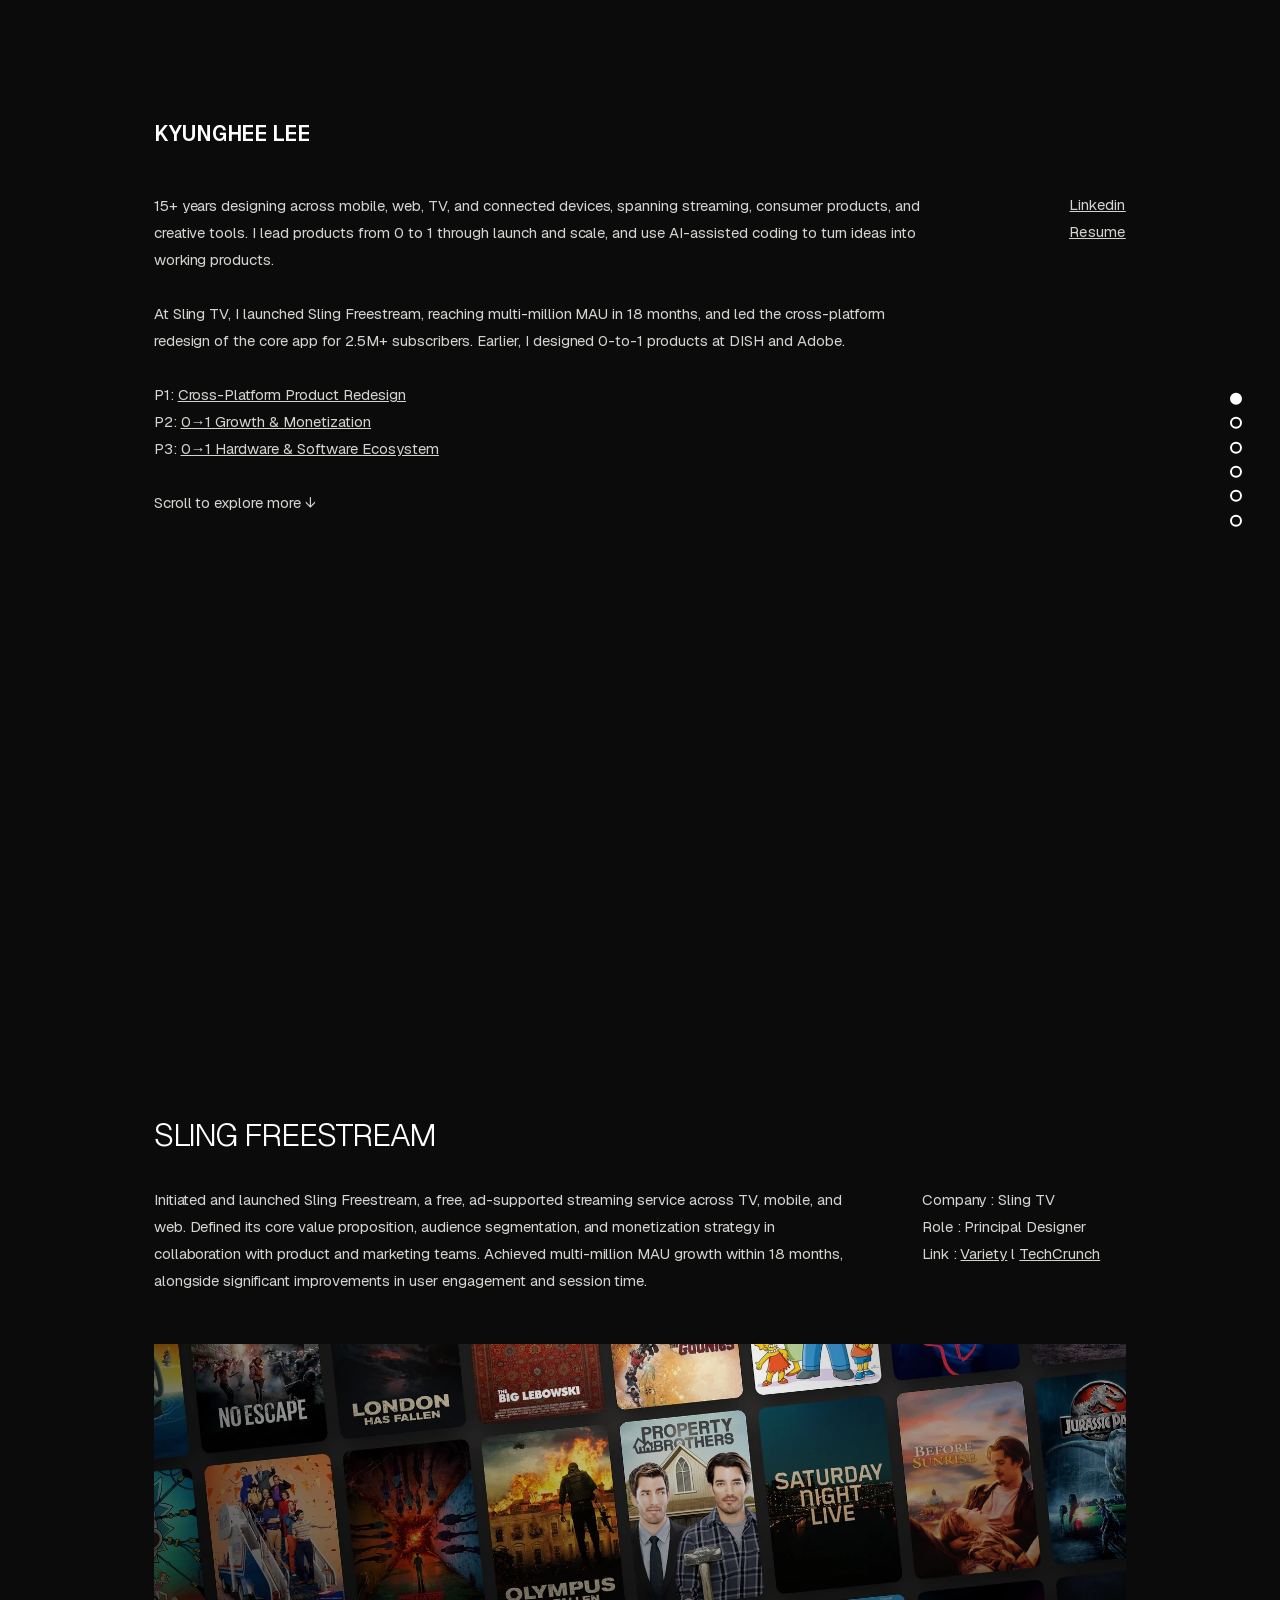
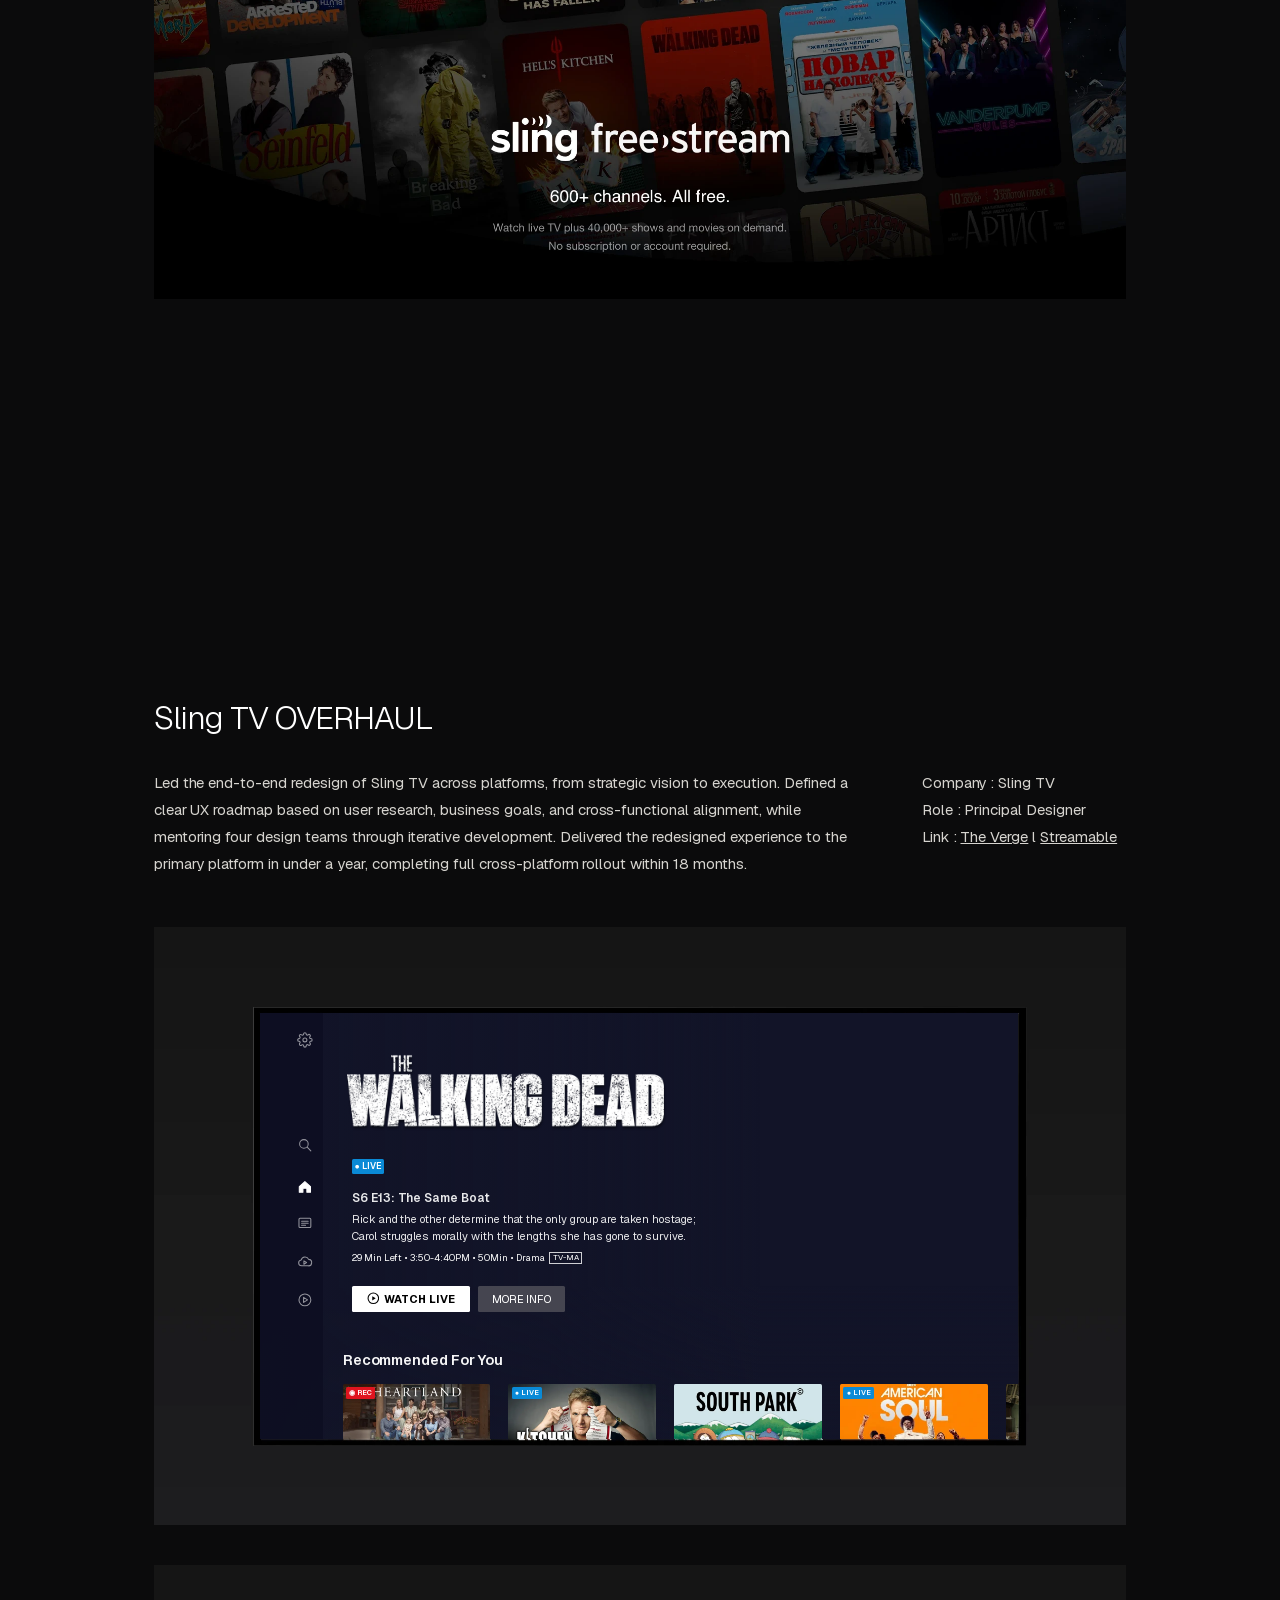
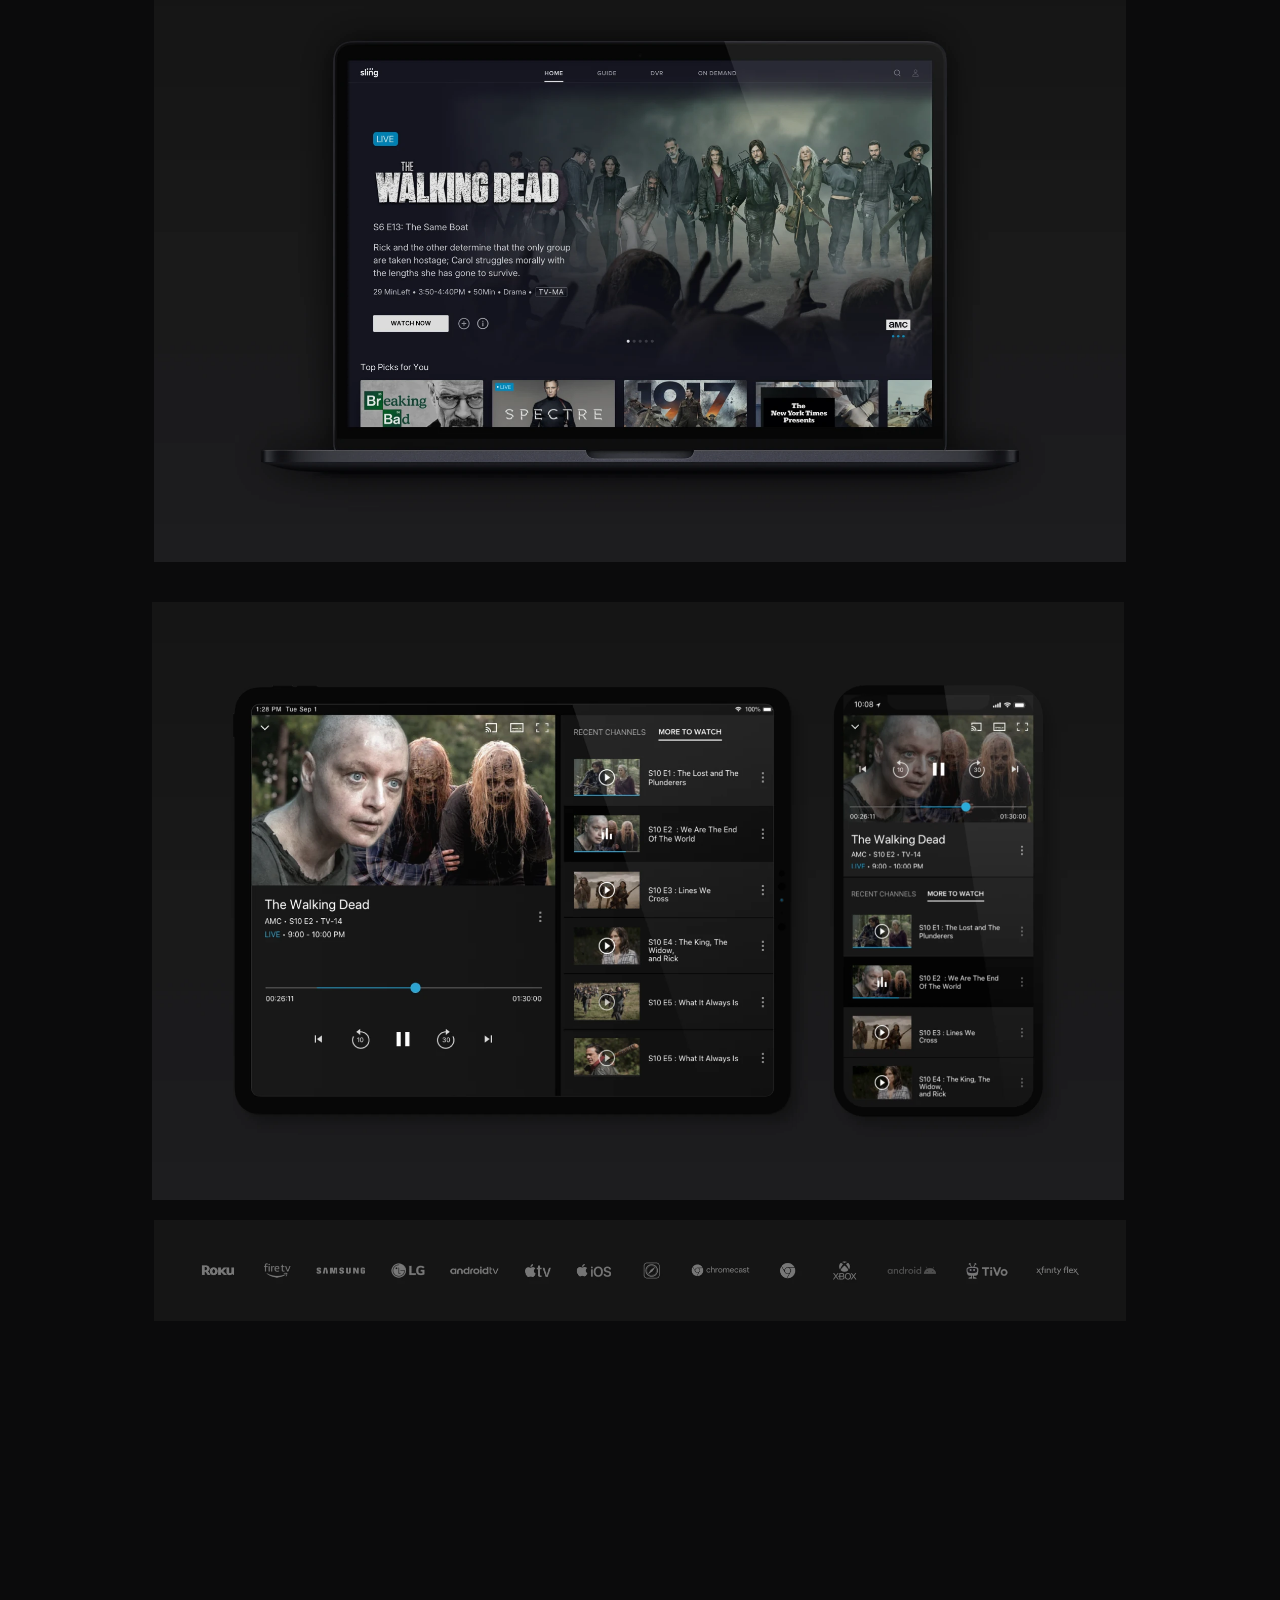
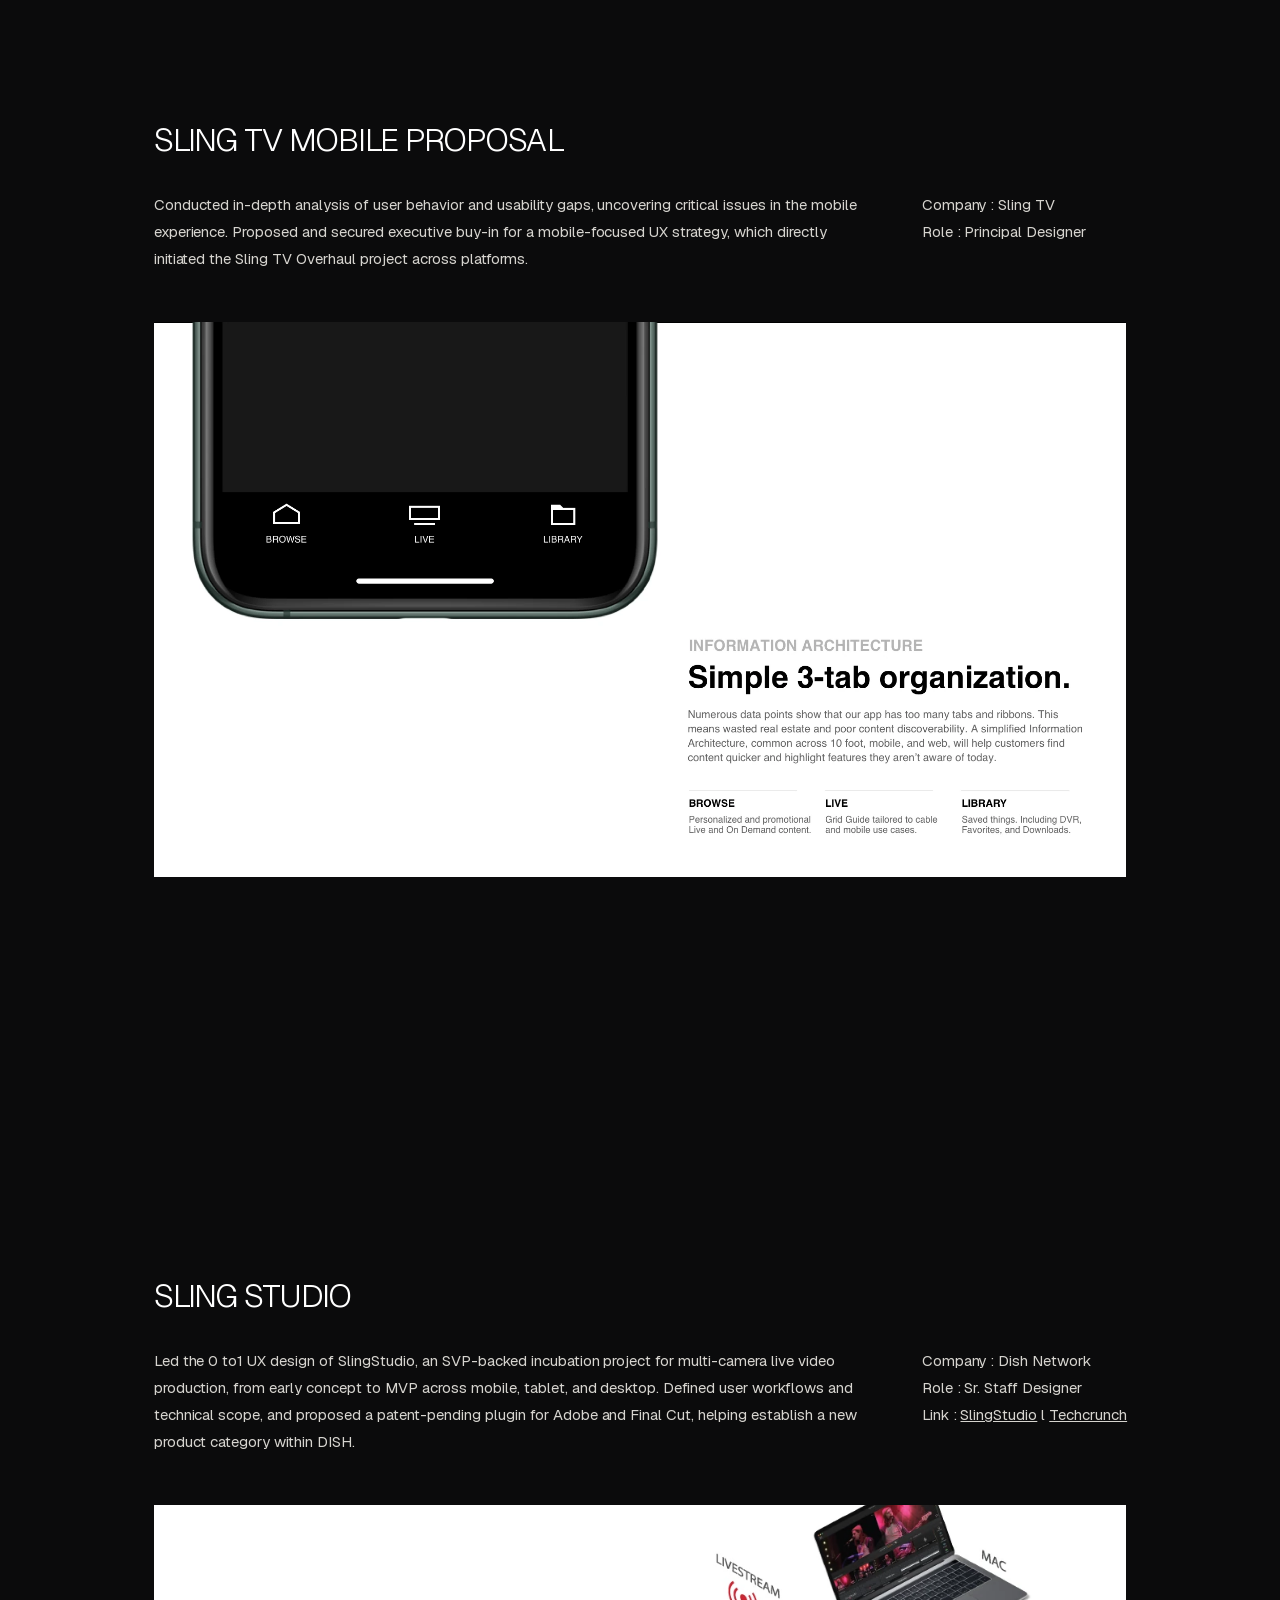
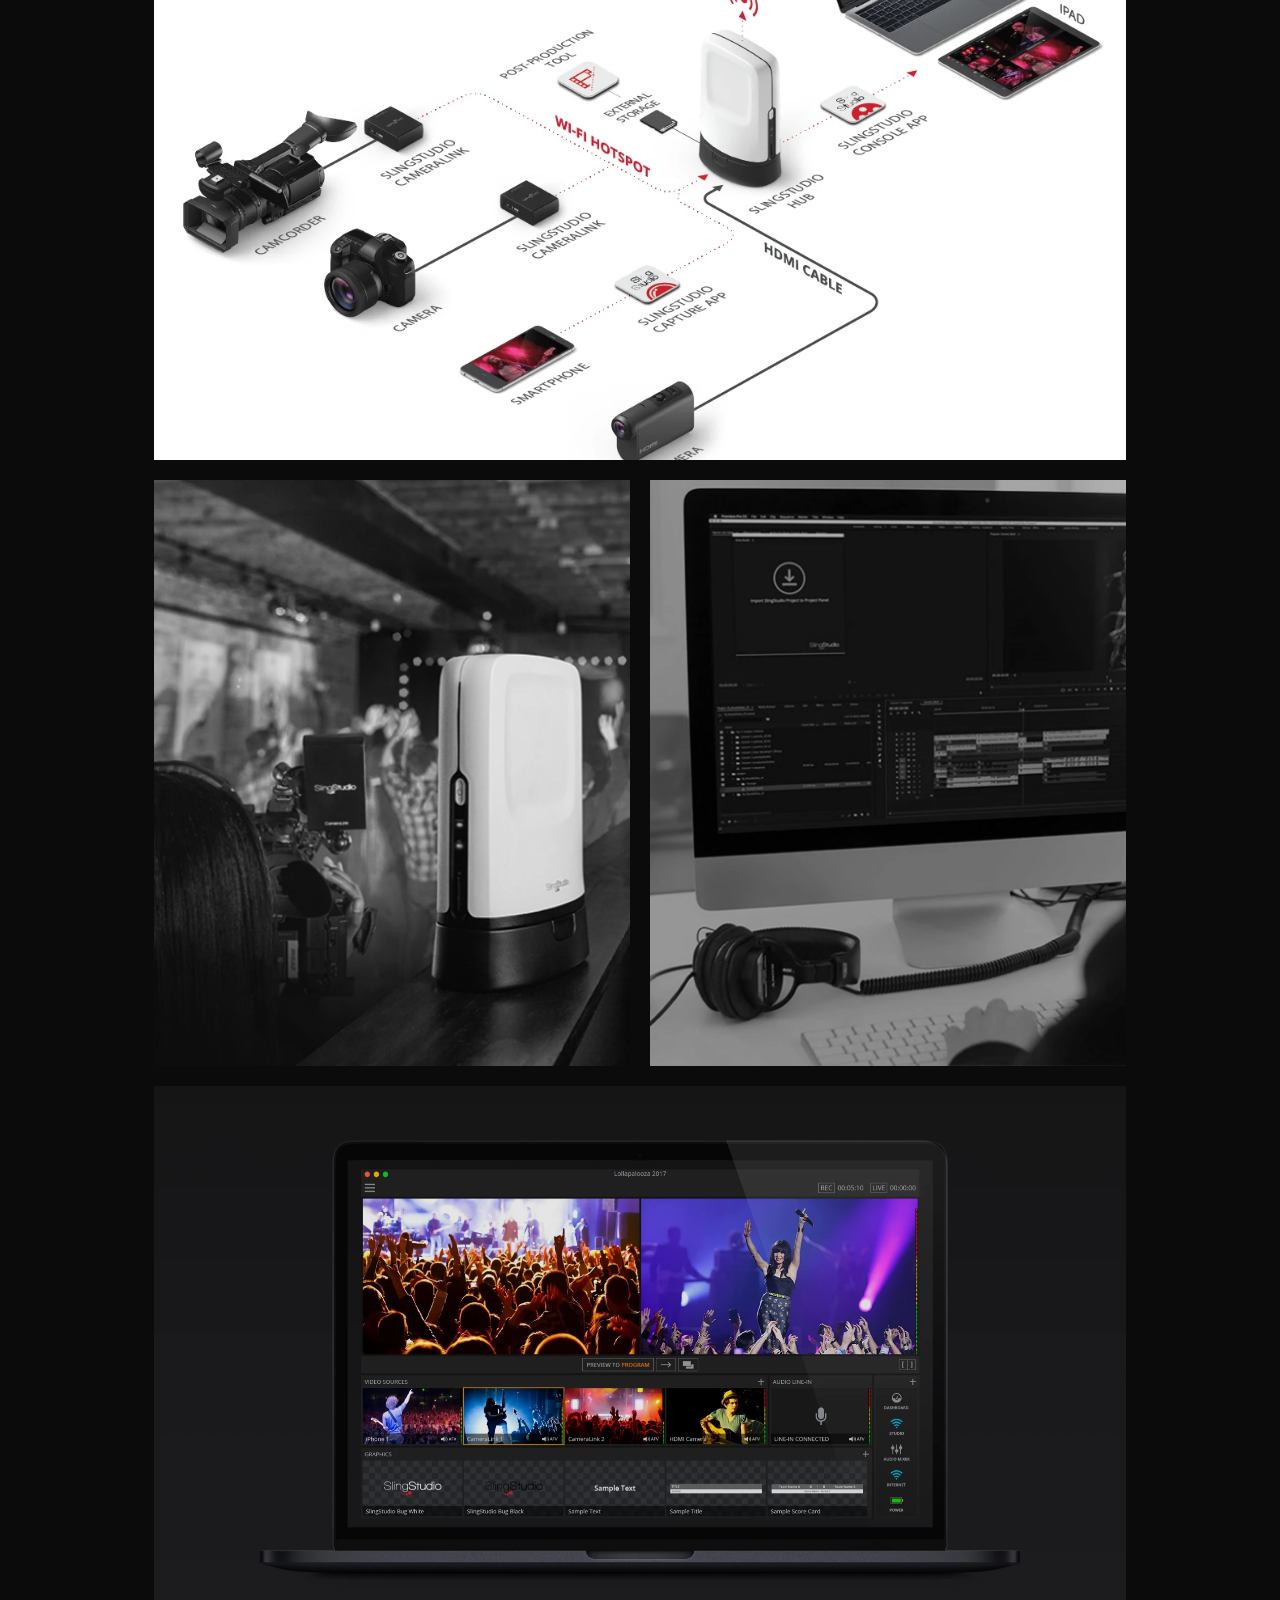
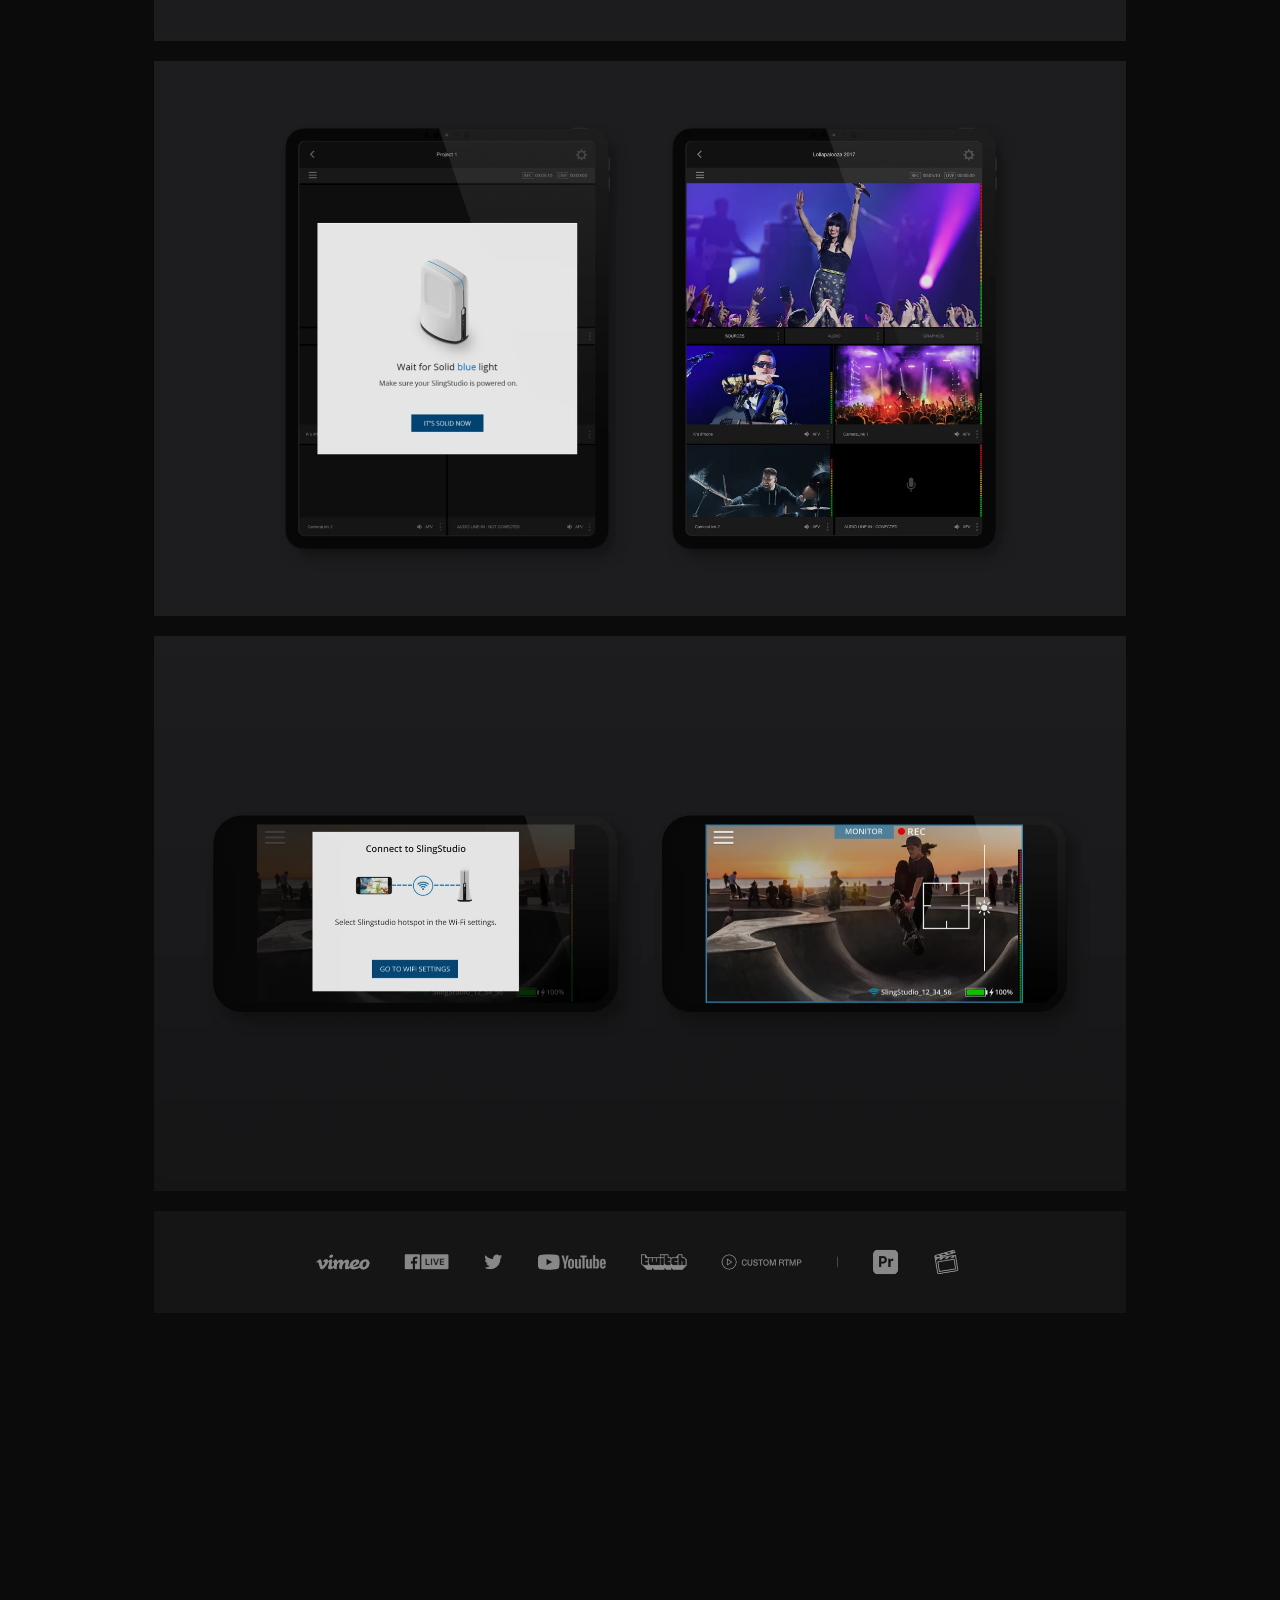
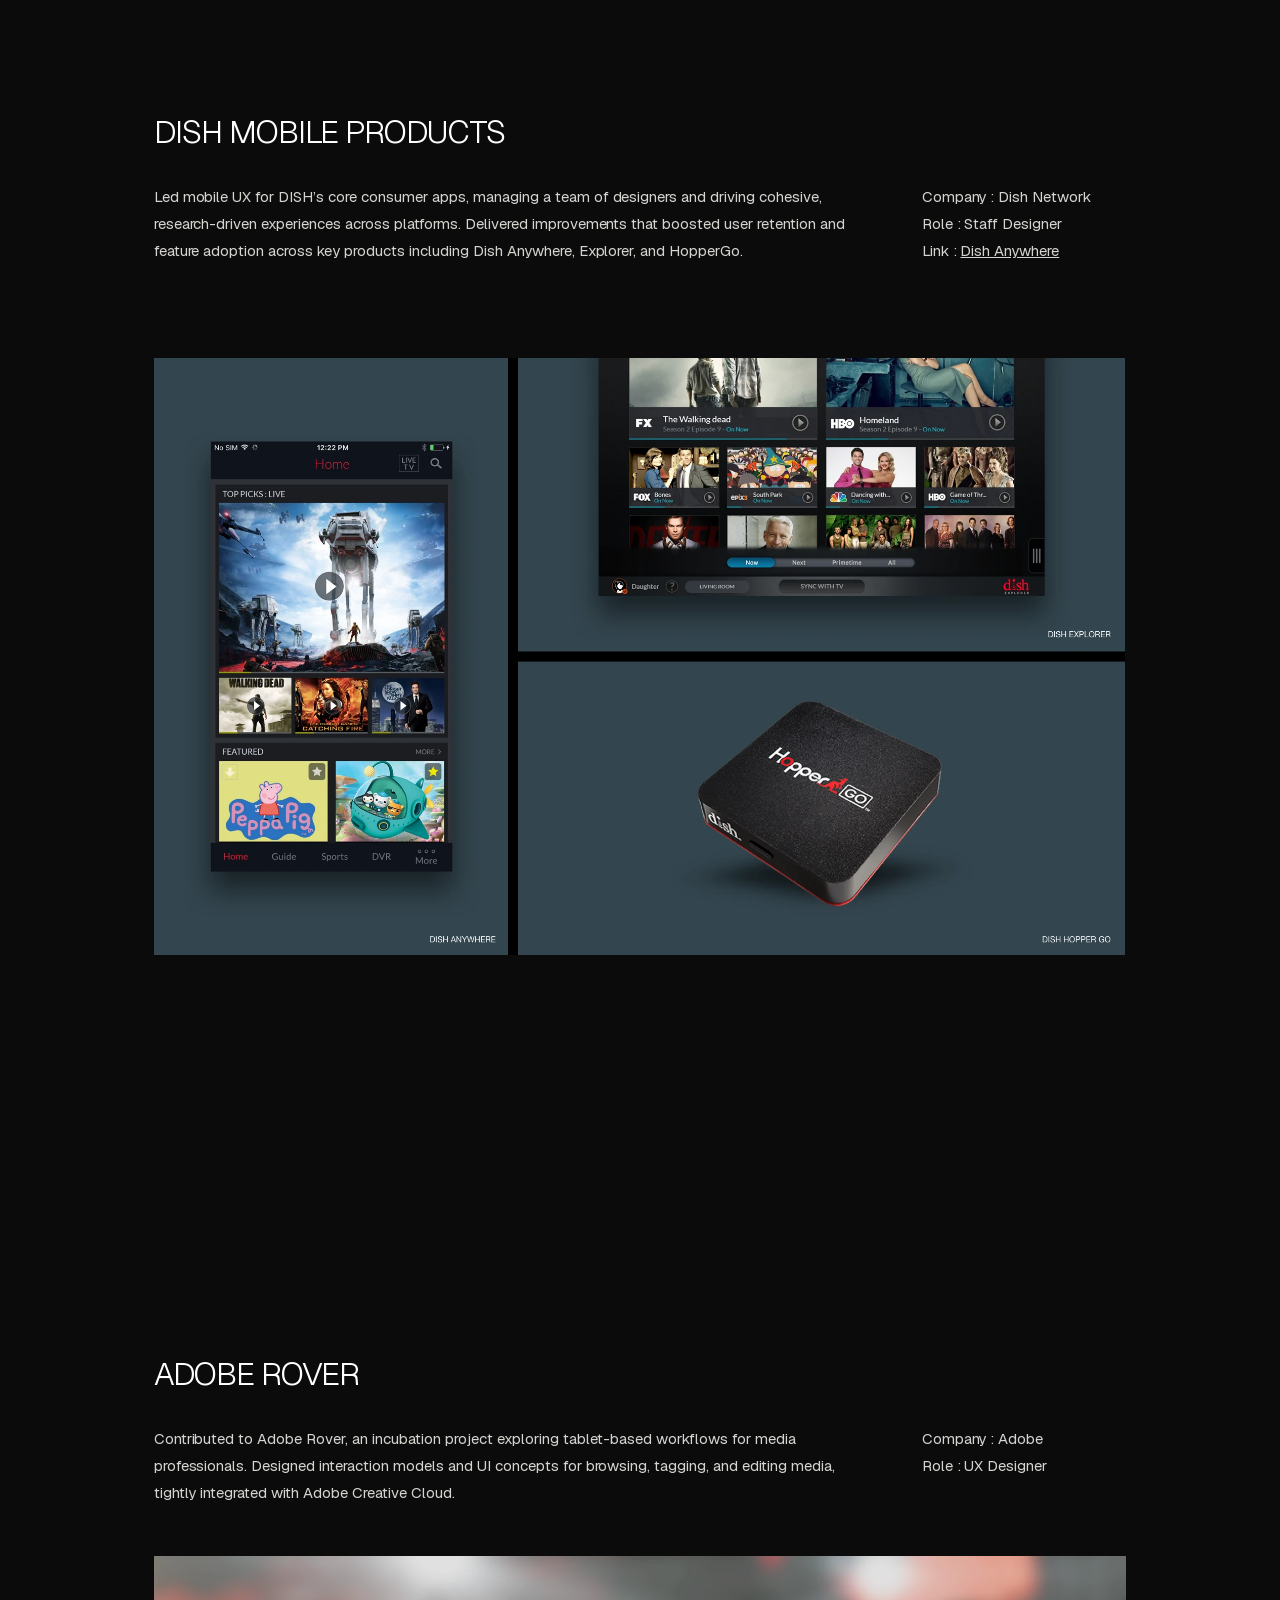
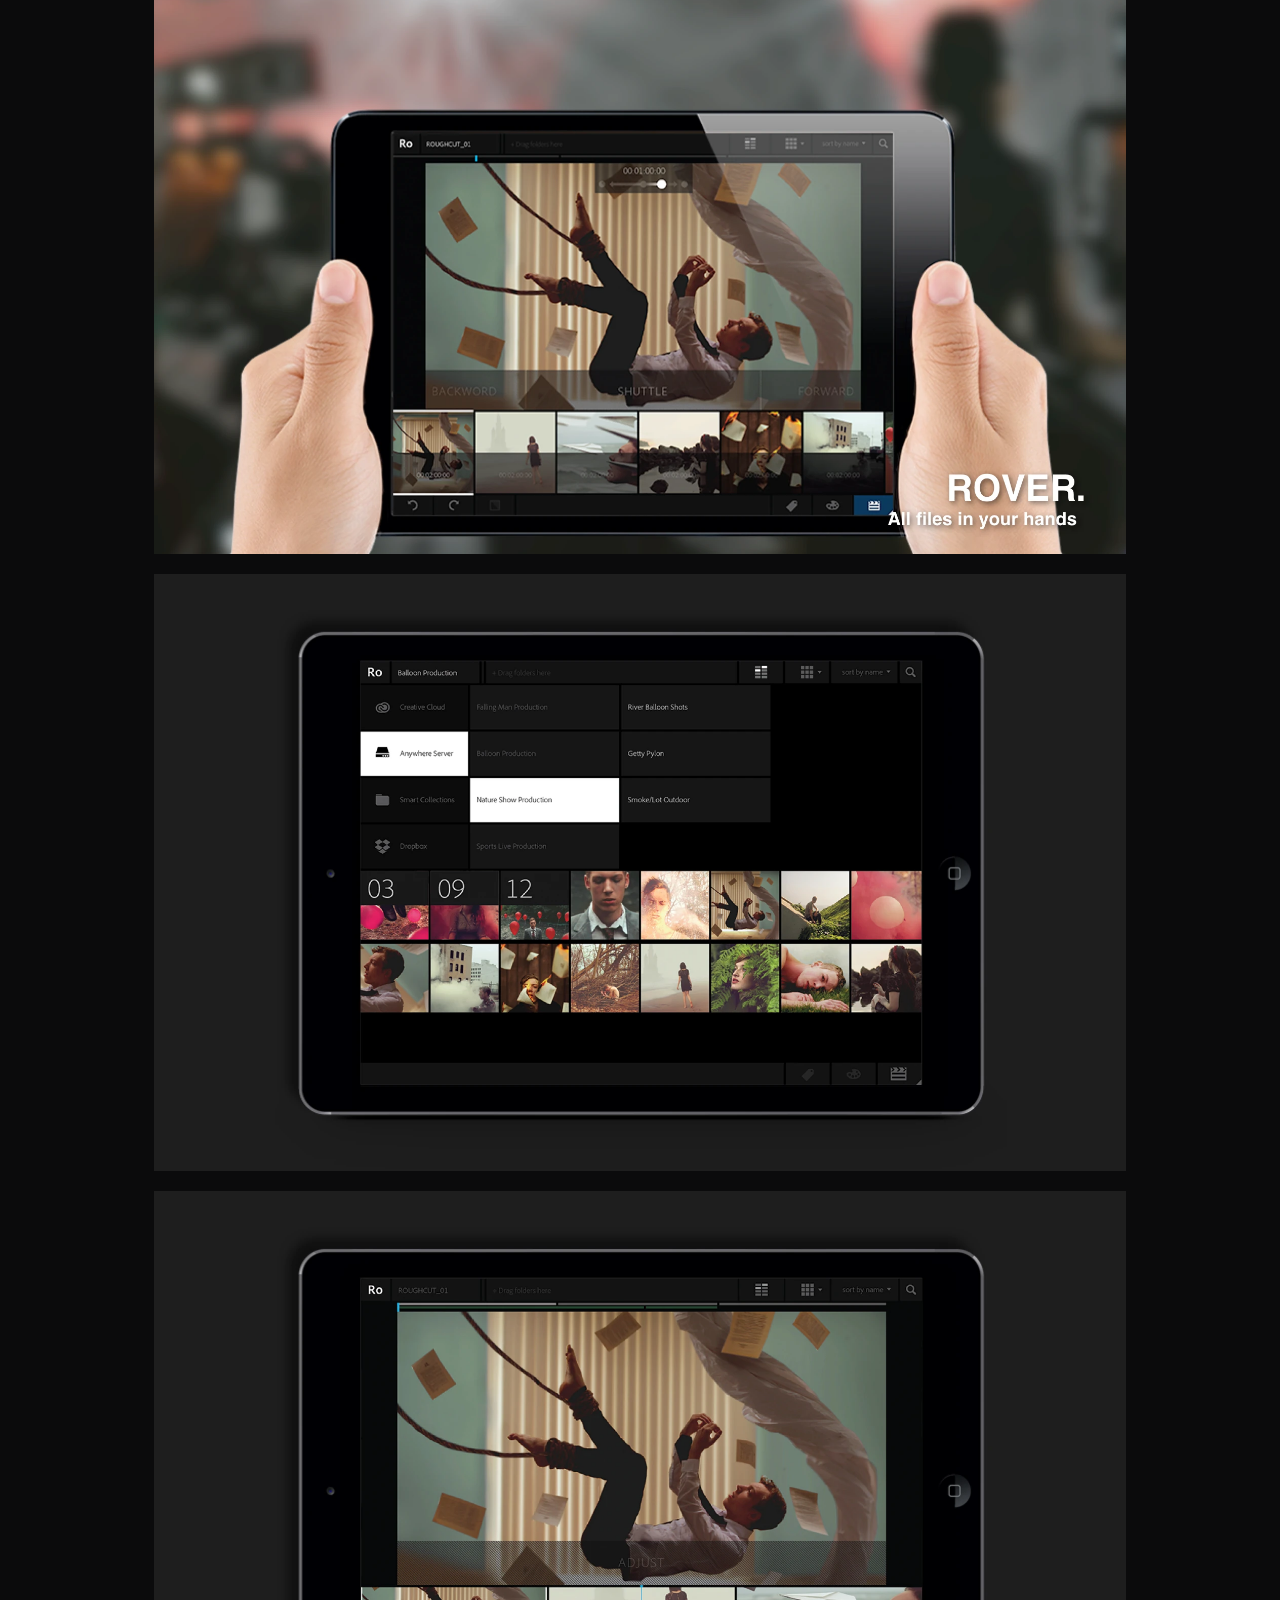
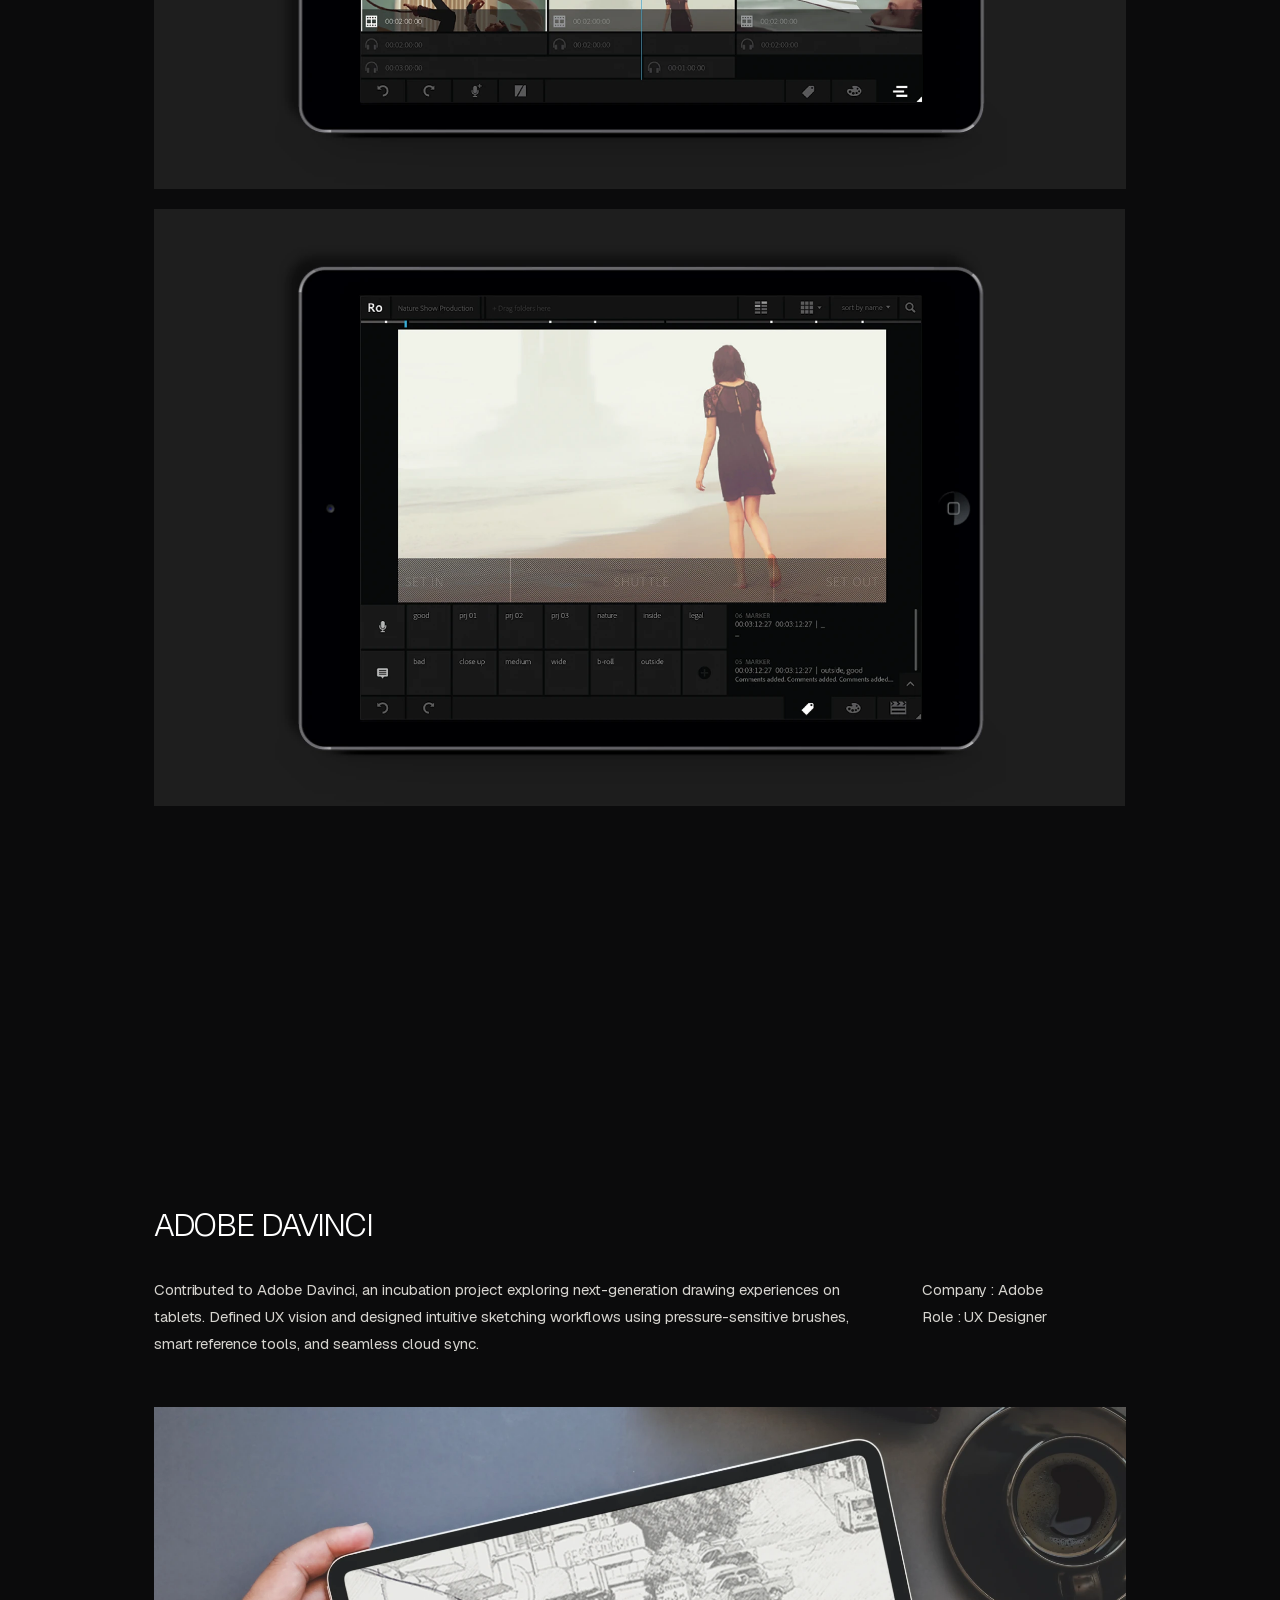
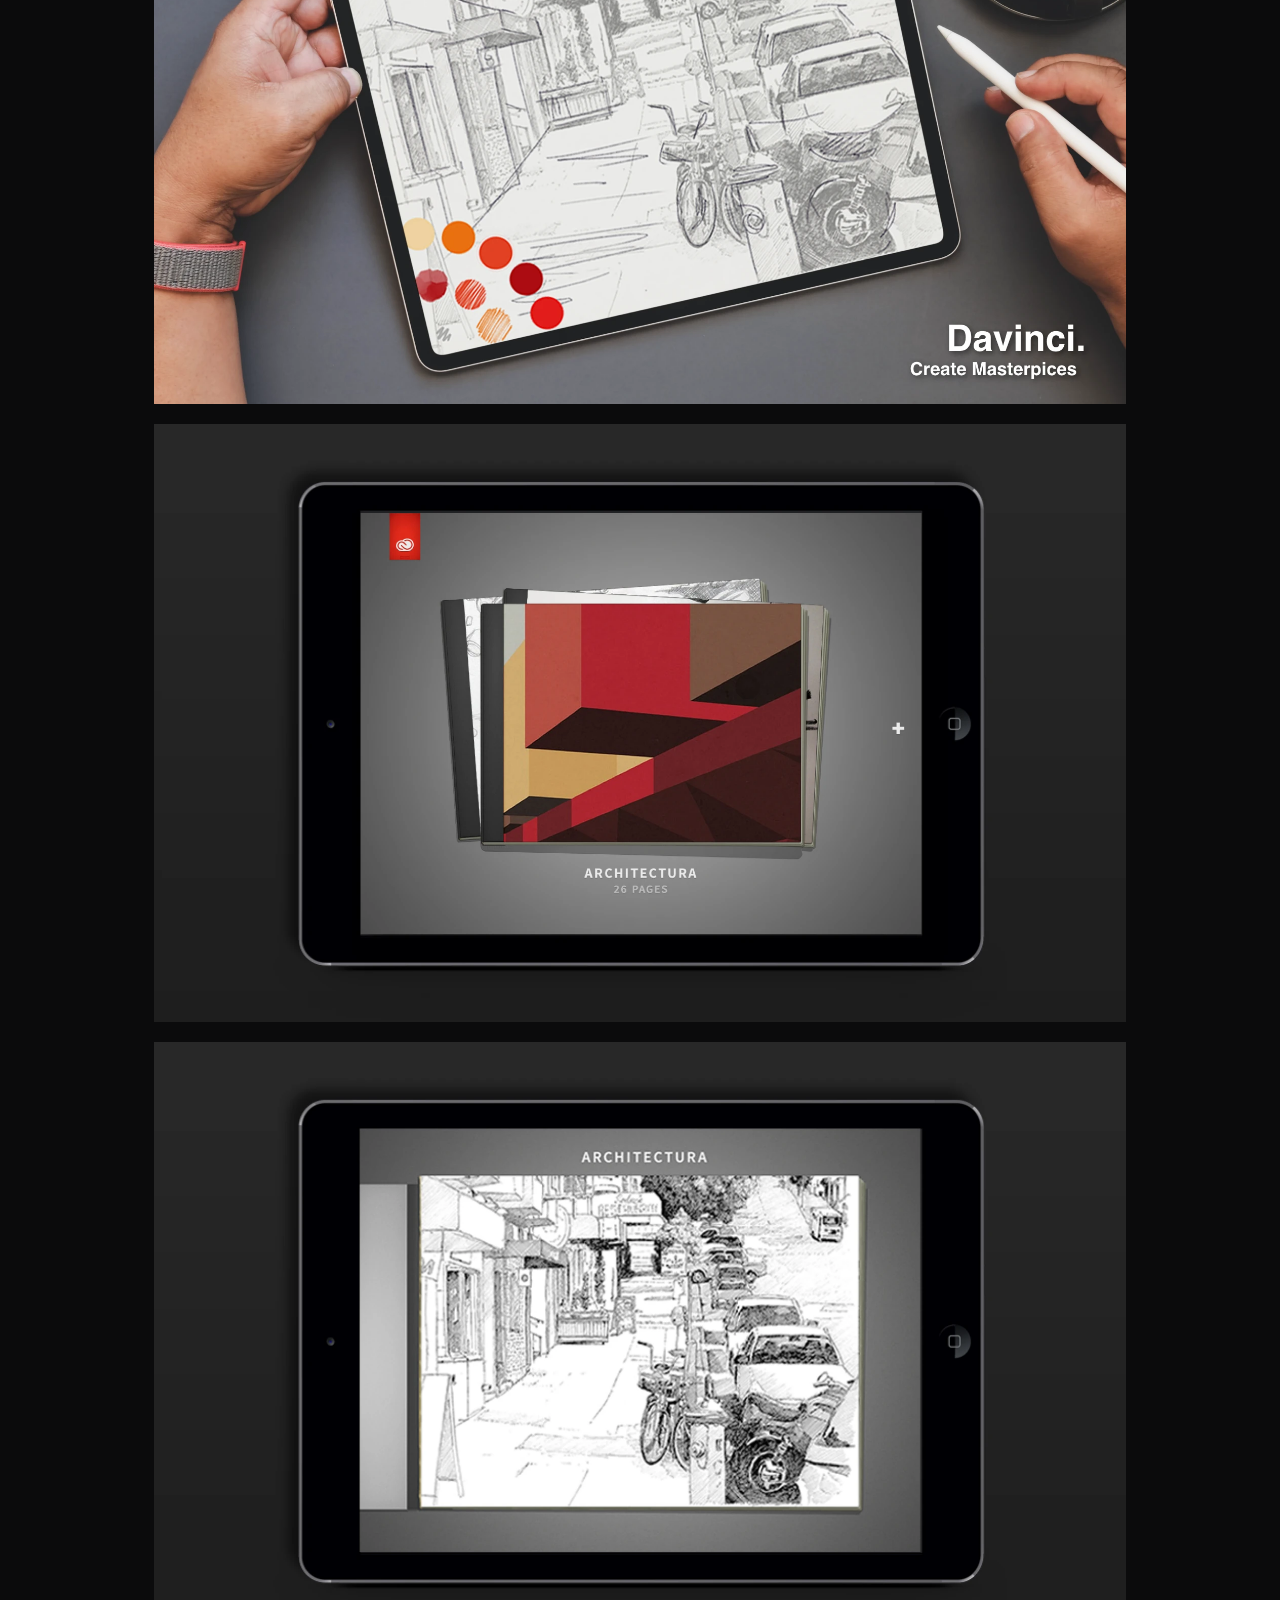
==== index.html @ 4197f89d "Home: links use body color, red on hover (fix CSS source) Co-Authored-By: Claude Sonnet 5.5 <noreply" ====
<!DOCTYPE html>
<html lang="en">
<head>
<meta charset="utf-8">
<meta name="viewport" content="width=device-width, initial-scale=1">
<title>Kyunghee Lee</title>
<meta property="og:title" content="Kyunghee Lee">
<meta property="og:url" content="https://www.kyungheelee-ux.com">
<meta property="og:type" content="website">
<link rel="icon" href="favicon.png" type="image/png">
<link rel="apple-touch-icon" href="favicon.png">
<link rel="preload" href="fonts/Geist-latin.woff2" as="font" type="font/woff2" crossorigin>
<link rel="stylesheet" href="style.css?v=1793898324">
<!-- Google Analytics 4 -->
<script async src="https://www.googletagmanager.com/gtag/js?id=G-1BYJC3YJBC"></script>
<script>window.dataLayer=window.dataLayer||[];function gtag(){dataLayer.push(arguments)}gtag('js',new Date());gtag('config','G-1BYJC3YJBC');</script>
</head>
<body>
<nav class="dots" aria-label="Page">
<a href="#about" class="on" aria-label="ABOUT"><svg viewBox="0 0 24 24" aria-hidden="true"><circle cx="12" cy="12" r="10"/></svg><span>ABOUT</span></a>
<a href="#freestream" aria-label="SLING"><svg viewBox="0 0 24 24" aria-hidden="true"><circle cx="12" cy="12" r="10"/></svg><span>SLING</span></a>
<a href="#sling-studio" aria-label="DISH"><svg viewBox="0 0 24 24" aria-hidden="true"><circle cx="12" cy="12" r="10"/></svg><span>DISH</span></a>
<a href="#adobe-rover" aria-label="ADOBE"><svg viewBox="0 0 24 24" aria-hidden="true"><circle cx="12" cy="12" r="10"/></svg><span>ADOBE</span></a>
<a href="#kodak-black-fade" aria-label="KODAK"><svg viewBox="0 0 24 24" aria-hidden="true"><circle cx="12" cy="12" r="10"/></svg><span>KODAK</span></a>
<a href="#channel-hosting" aria-label="ITVMG"><svg viewBox="0 0 24 24" aria-hidden="true"><circle cx="12" cy="12" r="10"/></svg><span>ITVMG</span></a>
</nav>
<main>
<section class="hero" id="about">
  <h2 class="name"><a href="https://kyungheelee-ux.com/">KYUNGHEE LEE</a></h2>
  <div class="intro">
    <p>15+ years designing across mobile, web, TV, and connected devices, spanning streaming, consumer products, and creative tools. I lead products from 0 to 1 through launch and scale, and use AI-assisted coding to turn ideas into working products.<br>
&nbsp;</p>
    <p>At Sling TV, I launched Sling Freestream, reaching multi-million MAU in 18 months, and led the cross-platform redesign of the core app for 2.5M+ subscribers. Earlier, I designed 0-to-1 products at DISH and Adobe.</p>
    <p class="inl"><br>
<a href="https://www.linkedin.com/in/kyungheelee-ux/" target="_blank" rel="noopener">Linkedin</a> l&nbsp;<a href="resume.pdf" target="_blank" rel="noopener">Resume</a><br>
<br>
&nbsp;</p>
    <p class="prj">P1:&nbsp;<a href="projects/overhaul/">Cross-Platform Product Redesign</a><br>
P2:&nbsp;<a href="projects/freestream/">0→1 Growth &amp; Monetization</a><br>
P3:&nbsp;<a href="projects/slingstudio/">0→1 Hardware &amp; Software Ecosystem</a></p>
    <p>&#8203;</p>
    <p class="cue">Scroll to explore more&nbsp;↓</p>
  </div>
  <div class="links">
    <p class="l-a"><a href="https://www.linkedin.com/in/kyungheelee-ux/" target="_blank" rel="noopener">Linkedin</a></p>
    <p class="l-a"><a href="resume.pdf" target="_blank" rel="noopener">Resume</a></p>
    <p class="l-a">&#8203;</p>
  </div>
</section>
<section class="head" id="freestream">
  <h2>SLING FREESTREAM</h2>
  <p class="desc">Initiated and launched Sling Freestream, a free, ad-supported streaming service across TV, mobile, and web.&nbsp;Defined its core value proposition, audience segmentation, and monetization strategy in collaboration with product and marketing teams.&nbsp;Achieved multi-million MAU growth within 18 months, alongside significant improvements in user engagement and session time.</p>
  <div class="info">
    <p>Company :&nbsp;Sling TV<br>
Role :&nbsp;Principal Designer</p>
    <p>Link : <a href="https://variety.com/2023/digital/news/sling-tv-freestream-fast-free-streaming-service-1235517766/?utm_source=chatgpt.com" target="_blank" rel="noopener">Variety</a>&nbsp;l&nbsp;<a href="https://techcrunch.com/2023/02/09/sling-tv-launches-free-ad-supported-streaming-tv-service-sling-freestream/?utm_source=chatgpt.com" target="_blank" rel="noopener">TechCrunch</a></p>
  </div>
</section>
<figure class="shot" id="img-01"><img src="images/img-01.webp" alt="Sling Freestream – screen 1" loading="lazy" decoding="async"></figure>
<section class="head" id="overhaul">
  <h2>Sling TV OVERHAUL</h2>
  <p class="desc">Led the end-to-end redesign of Sling TV across platforms, from strategic vision to execution.&nbsp;Defined a clear UX roadmap based on user research, business goals, and cross-functional alignment, while mentoring four design teams through iterative development.&nbsp;Delivered the redesigned experience to the primary platform in under a year, completing full cross-platform rollout within 18 months.</p>
  <div class="info">
    <p>Company :&nbsp;Sling TV<br>
Role :&nbsp;Principal Designer</p>
    <p>Link : <a href="https://www.theverge.com/2021/5/25/22452993/sling-tv-new-app-features-design-amazon-fire-tv" target="_blank" rel="noopener">The Verge</a>&nbsp;l&nbsp;<a href="https://thestreamable.com/news/sling-tv-rolls-out-brand-new-redesign-iphone-app" target="_blank" rel="noopener">Streamable</a></p>
  </div>
</section>
<figure class="shot" id="img-02"><img src="images/img-02.webp" alt="Sling TV OVERHAUL – screen 2" loading="lazy" decoding="async"><div class="tvfit"><div class="tvscr" data-yt="UmQGiSTrYCI" aria-hidden="true"><img class="bg" src="tv/bg.webp" alt="" style="left:calc(var(--u)*268);top:calc(var(--u)*1);width:calc(var(--u)*1915);height:calc(var(--u)*1077);" decoding="async"><div class="vid"></div><div class="shade"></div><div class="navbg" style="left:calc(var(--u)*0);top:calc(var(--u)*0);width:calc(var(--u)*160);height:calc(var(--u)*1080);"></div><svg class="ic" style="left:calc(var(--u)*94);top:calc(var(--u)*48);width:calc(var(--u)*40);height:calc(var(--u)*40);" viewBox="0 0 24 24"><circle cx="12" cy="12" r="3"/><path d="M19.4 15a1.65 1.65 0 0 0 .33 1.82l.06.06a2 2 0 0 1 0 2.83 2 2 0 0 1-2.83 0l-.06-.06a1.65 1.65 0 0 0-1.82-.33 1.65 1.65 0 0 0-1 1.51V21a2 2 0 0 1-2 2 2 2 0 0 1-2-2v-.09A1.65 1.65 0 0 0 9 19.4a1.65 1.65 0 0 0-1.82.33l-.06.06a2 2 0 0 1-2.83 0 2 2 0 0 1 0-2.83l.06-.06a1.65 1.65 0 0 0 .33-1.82 1.65 1.65 0 0 0-1.51-1H3a2 2 0 0 1-2-2 2 2 0 0 1 2-2h.09A1.65 1.65 0 0 0 4.6 9a1.65 1.65 0 0 0-.33-1.82l-.06-.06a2 2 0 0 1 0-2.83 2 2 0 0 1 2.83 0l.06.06a1.65 1.65 0 0 0 1.82.33H9a1.65 1.65 0 0 0 1-1.51V3a2 2 0 0 1 2-2 2 2 0 0 1 2 2v.09a1.65 1.65 0 0 0 1 1.51 1.65 1.65 0 0 0 1.82-.33l.06-.06a2 2 0 0 1 2.83 0 2 2 0 0 1 0 2.83l-.06.06a1.65 1.65 0 0 0-.33 1.82V9a1.65 1.65 0 0 0 1.51 1H21a2 2 0 0 1 2 2 2 2 0 0 1-2 2h-.09a1.65 1.65 0 0 0-1.51 1z"/></svg><svg class="ic" style="left:calc(var(--u)*94);top:calc(var(--u)*315);width:calc(var(--u)*40);height:calc(var(--u)*40);" viewBox="0 0 24 24"><circle cx="10.5" cy="10.5" r="6.5"/><path d="M15.5 15.5L21 21"/></svg><svg class="ic on" style="left:calc(var(--u)*94);top:calc(var(--u)*419);width:calc(var(--u)*40);height:calc(var(--u)*40);" viewBox="0 0 24 24"><path d="M3.5 11.5L12 4l8.5 7.5V20h-5.5v-6h-6v6H3.5z" fill="currentColor"/></svg><svg class="ic" style="left:calc(var(--u)*94);top:calc(var(--u)*511);width:calc(var(--u)*40);height:calc(var(--u)*40);" viewBox="0 0 24 24"><rect x="3" y="5" width="18" height="14" rx="1.5"/><path d="M7 9.5h10M7 12.5h10M7 15.5h6"/></svg><svg class="ic" style="left:calc(var(--u)*94);top:calc(var(--u)*610);width:calc(var(--u)*40);height:calc(var(--u)*40);" viewBox="0 0 24 24"><path d="M7 18a4.5 4.5 0 01-.6-8.96A6 6 0 0117.7 8.2 4.9 4.9 0 0117 18z"/><path d="M10.5 10.5v5l4-2.5z"/></svg><svg class="ic" style="left:calc(var(--u)*94);top:calc(var(--u)*707);width:calc(var(--u)*40);height:calc(var(--u)*40);" viewBox="0 0 24 24"><circle cx="12" cy="12" r="9"/><path d="M10 8.2v7.6l6-3.8z"/></svg><img class="logo" src="tv/logo.webp" alt="" style="left:calc(var(--u)*209);top:calc(var(--u)*37);width:calc(var(--u)*823);height:calc(var(--u)*319);"><span class="bd live big" style="left:calc(var(--u)*232);top:calc(var(--u)*370);width:calc(var(--u)*83);height:calc(var(--u)*37);">&#9679; LIVE</span><div class="ep" style="left:calc(var(--u)*232);top:calc(var(--u)*447);">S6 E13: The Same Boat</div><div class="desc" style="left:calc(var(--u)*232);top:calc(var(--u)*501);">Rick and the other determine that the only group are taken hostage;<br>Carol struggles morally with the lengths she has gone to survive.</div><div class="meta" style="left:calc(var(--u)*232);top:calc(var(--u)*606);">29 Min Left &bull; 3:50-4:40PM &bull; 50Min &bull; Drama <span class="tvma">TV-MA</span></div><div class="btn pri" style="left:calc(var(--u)*232);top:calc(var(--u)*690);width:calc(var(--u)*300);height:calc(var(--u)*66);"><svg viewBox="0 0 24 24"><circle cx="12" cy="12" r="10" fill="none" stroke="#000" stroke-width="2"/><path d="M10 8v8l6.5-4z"/></svg>WATCH LIVE</div><div class="btn sec" style="left:calc(var(--u)*552);top:calc(var(--u)*690);width:calc(var(--u)*220);height:calc(var(--u)*66);">MORE INFO</div><div class="rh" style="left:calc(var(--u)*209);top:calc(var(--u)*857);">Recommended For You</div><div class="tile" style="left:calc(var(--u)*209);top:calc(var(--u)*939);width:calc(var(--u)*374);height:calc(var(--u)*210);"><img src="tv/heartland.webp" alt="" loading="lazy" decoding="async"><span class="bd rec">&#9673; REC</span></div><div class="tile" style="left:calc(var(--u)*629);top:calc(var(--u)*939);width:calc(var(--u)*374);height:calc(var(--u)*210);"><img src="tv/kitchen.webp" alt="" loading="lazy" decoding="async"><span class="bd live">&#9679; LIVE</span></div><div class="tile" style="left:calc(var(--u)*1049);top:calc(var(--u)*939);width:calc(var(--u)*374);height:calc(var(--u)*210);"><img src="tv/southpark.webp" alt="" loading="lazy" decoding="async"></div><div class="tile" style="left:calc(var(--u)*1469);top:calc(var(--u)*939);width:calc(var(--u)*374);height:calc(var(--u)*210);"><img src="tv/americansoul.webp" alt="" loading="lazy" decoding="async"><span class="bd live">&#9679; LIVE</span></div><div class="tile" style="left:calc(var(--u)*1889);top:calc(var(--u)*939);width:calc(var(--u)*374);height:calc(var(--u)*210);"><img src="tv/goodgirls.webp" alt="" loading="lazy" decoding="async"></div></div></div></figure>
<figure class="shot" id="img-03"><img src="images/img-03.webp" alt="Sling TV OVERHAUL – screen 3" loading="lazy" decoding="async"></figure>
<figure class="shot" id="img-04"><img src="images/img-04.webp" alt="Sling TV OVERHAUL – screen 4" loading="lazy" decoding="async"></figure>
<figure class="shot" id="img-05"><img src="images/img-05.webp" alt="Sling TV OVERHAUL – screen 5" loading="lazy" decoding="async"></figure>
<section class="head" id="mobile-proposal">
  <h2>SLING TV MOBILE PROPOSAL</h2>
  <p class="desc">Conducted in-depth analysis of user behavior and usability gaps, uncovering critical issues in the mobile experience.&nbsp;Proposed and secured executive buy-in for a mobile-focused UX strategy, which directly initiated the Sling TV Overhaul project across platforms.</p>
  <div class="info">
    <p>Company :&nbsp;Sling TV<br>
Role :&nbsp;Principal Designer</p>
  </div>
</section>
<figure class="shot" id="img-06"><img src="images/img-06.webp" alt="Sling Tv Mobile Proposal – screen 6" loading="lazy" decoding="async"></figure>
<section class="head" id="sling-studio">
  <h2>SLING STUDIO</h2>
  <p class="desc">Led the 0 to1 UX design of SlingStudio, an SVP-backed incubation project for multi-camera live video production, from early concept to MVP across mobile, tablet, and desktop.&nbsp;Defined user workflows and technical scope, and proposed a patent-pending plugin for Adobe and Final Cut, helping establish a new product category within DISH.</p>
  <div class="info">
    <p>Company :&nbsp;Dish Network<br>
Role :&nbsp;Sr. Staff Designer</p>
    <p>Link : <a href="https://www.myslingstudio.com/" target="_blank" rel="noopener">SlingStudio</a>&nbsp;l&nbsp;<a href="https://techcrunch.com/2017/04/24/the-999-slingstudio-makes-it-easy-to-produce-multi-camera-facebook-live-and-youtube-streams/" target="_blank" rel="noopener">Techcrunch</a></p>
  </div>
</section>
<figure class="shot" id="img-07"><img src="images/img-07.webp" alt="Sling Studio – screen 7" loading="lazy" decoding="async"></figure>
<figure class="shot pair" id="img-08-09"><img src="images/img-08.webp" alt="Sling Studio – screen 8" loading="lazy" decoding="async"><img src="images/img-09.webp" alt="Sling Studio – screen 9" loading="lazy" decoding="async"></figure>
<figure class="shot" id="img-10"><img src="images/img-10.webp" alt="Sling Studio – screen 10" loading="lazy" decoding="async"></figure>
<figure class="shot" id="img-11"><img src="images/img-11.webp" alt="Sling Studio – screen 11" loading="lazy" decoding="async"></figure>
<figure class="shot" id="img-12"><img src="images/img-12.webp" alt="Sling Studio – screen 12" loading="lazy" decoding="async"></figure>
<figure class="shot" id="img-13"><img src="images/img-13.webp" alt="Sling Studio – screen 13" loading="lazy" decoding="async"></figure>
<section class="head" id="dish-mobile">
  <h2>DISH MOBILE PRODUCTS</h2>
  <p class="desc">Led mobile UX for DISH’s core consumer apps, managing a team of designers and driving cohesive, research-driven experiences across platforms.&nbsp;Delivered improvements that boosted user retention and feature adoption across key products including Dish Anywhere, Explorer, and HopperGo.</p>
  <div class="info">
    <p>Company :&nbsp;Dish Network<br>
Role :&nbsp;Staff Designer</p>
    <p>Link : <a href="https://my.dish.com/dish-anywhere" target="_blank" rel="noopener">Dish Anywhere</a></p>
  </div>
</section>
<figure class="shot" id="img-14"><img src="images/img-14.webp" alt="Dish Mobile Products – screen 14" loading="lazy" decoding="async"></figure>
<section class="head" id="adobe-rover">
  <h2>ADOBE&nbsp;ROVER</h2>
  <p class="desc">Contributed to Adobe Rover, an incubation project exploring tablet-based workflows for media professionals.&nbsp;Designed interaction models and UI concepts for browsing, tagging, and editing media, tightly integrated with Adobe Creative Cloud.</p>
  <div class="info">
    <p>Company :&nbsp;Adobe<br>
Role :&nbsp;UX Designer</p>
    <p>&#8203;</p>
  </div>
</section>
<figure class="shot" id="img-15"><img src="images/img-15.webp" alt="ADOBE ROVER – screen 15" loading="lazy" decoding="async"></figure>
<figure class="shot" id="img-16"><img src="images/img-16.webp" alt="ADOBE ROVER – screen 16" loading="lazy" decoding="async"></figure>
<figure class="shot" id="img-17"><img src="images/img-17.webp" alt="ADOBE ROVER – screen 17" loading="lazy" decoding="async"></figure>
<figure class="shot" id="img-18"><img src="images/img-18.webp" alt="ADOBE ROVER – screen 18" loading="lazy" decoding="async"></figure>
<section class="head" id="adobe-davinci">
  <h2>ADOBE&nbsp;DAVINCI</h2>
  <p class="desc">Contributed to Adobe Davinci, an incubation project exploring next-generation drawing experiences on tablets.&nbsp;Defined UX vision and designed intuitive sketching workflows using pressure-sensitive brushes, smart reference tools, and seamless cloud sync.</p>
  <div class="info">
    <p>Company :&nbsp;Adobe<br>
Role :&nbsp;UX Designer</p>
  </div>
</section>
<figure class="shot" id="img-19"><img src="images/img-19.webp" alt="ADOBE DAVINCI – screen 19" loading="lazy" decoding="async"></figure>
<figure class="shot" id="img-20"><img src="images/img-20.webp" alt="ADOBE DAVINCI – screen 20" loading="lazy" decoding="async"></figure>
<figure class="shot" id="img-21"><img src="images/img-21.webp" alt="ADOBE DAVINCI – screen 21" loading="lazy" decoding="async"></figure>
<figure class="shot" id="img-22"><img src="images/img-22.webp" alt="ADOBE DAVINCI – screen 22" loading="lazy" decoding="async"></figure>
<section class="head" id="speedgrade-touch">
  <h2>ADOBE&nbsp;SPEEDGRADE TOUCH</h2>
  <p class="desc">Proposed SG Touch, a concept for a mobile-first color grading application designed for tablets and phones. Focused on streamlining the grading workflow and enabling seamless integration with the desktop SG tool to enhance speed and efficiency.</p>
  <div class="info">
    <p>Company :&nbsp;Adobe<br>
Role :&nbsp;Lead Designer</p>
  </div>
</section>
<figure class="shot" id="img-23"><img src="images/img-23.webp" alt="ADOBE SPEEDGRADE TOUCH – screen 23" loading="lazy" decoding="async"></figure>
<figure class="shot" id="img-24"><img src="images/img-24.webp" alt="ADOBE SPEEDGRADE TOUCH – screen 24" loading="lazy" decoding="async"></figure>
<figure class="shot" id="img-25"><img src="images/img-25.webp" alt="ADOBE SPEEDGRADE TOUCH – screen 25" loading="lazy" decoding="async"></figure>
<figure class="shot" id="img-26"><img src="images/img-26.webp" alt="ADOBE SPEEDGRADE TOUCH – screen 26" loading="lazy" decoding="async"></figure>
<section class="head" id="speedgrade-cs7">
  <h2>ADOBE SPEEDGRADE CS7 &amp; CC</h2>
  <p class="desc">Led the UX adaptation of SpeedGrade into Adobe Creative Suite following its acquisition, aligning it with the broader Production Suite ecosystem.&nbsp;Redesigned the UI to match Premiere Pro’s design language and defined seamless integration points for an efficient editing-to-coloring workflow.<br>
Proposed mobile and tablet extensions to increase accessibility and expand SpeedGrade’s reach beyond desktop.</p>
  <div class="info">
    <p>Company :&nbsp;Adobe<br>
Role :&nbsp;Lead Designer</p>
    <p>Link : <a href="https://helpx.adobe.com/support/speedgrade.html" target="_blank" rel="noopener">SpeedGrade</a></p>
  </div>
</section>
<figure class="shot" id="img-27"><img src="images/img-27.webp" alt="ADOBE SPEEDGRADE CS7 &amp; CC – screen 27" loading="lazy" decoding="async"></figure>
<figure class="shot" id="img-28"><img src="images/img-28.webp" alt="ADOBE SPEEDGRADE CS7 &amp; CC – screen 28" loading="lazy" decoding="async"></figure>
<figure class="shot" id="img-29"><img src="images/img-29.webp" alt="ADOBE SPEEDGRADE CS7 &amp; CC – screen 29" loading="lazy" decoding="async"></figure>
<figure class="shot" id="img-30"><img src="images/img-30.webp" alt="ADOBE SPEEDGRADE CS7 &amp; CC – screen 30" loading="lazy" decoding="async"></figure>
<section class="head" id="kodak-black-fade">
  <h2>KODAK&nbsp;BLACK FADE EMOTIVE</h2>
  <p class="desc">Designed next-generation UX for Kodak’s consumer imaging products, focusing on camera-embedded photo organization and viewing experiences.Collaborated with design managers and human factors teams to create intuitive interaction patterns that modernized digital camera workflows.</p>
  <div class="info">
    <p>Company :&nbsp;Kodak<br>
Role :&nbsp;Interaction Designer</p>
  </div>
</section>
<figure class="shot" id="img-31"><img src="images/img-31.webp" alt="KODAK BLACK FADE EMOTIVE – screen 31" loading="lazy" decoding="async"></figure>
<section class="head" id="kodak-fire">
  <h2>KODAK&nbsp;FIRE</h2>
  <p class="desc">Redesigned the media management interface to streamline reviewing, searching, and editing of visual content on Kodak’s digital platforms.&nbsp;Partnered with user research teams to ensure usability improvements were grounded in real user behavior and accessibility best practices.</p>
  <div class="info">
    <p>Company :&nbsp;Kodak<br>
Role :&nbsp;Interaction Designer</p>
  </div>
</section>
<figure class="shot" id="img-32"><img src="images/img-32.webp" alt="KODAK FIRE – screen 32" loading="lazy" decoding="async"></figure>
<section class="head" id="channel-hosting">
  <h2>CHANNEL HOSTING</h2>
  <p class="desc">Led product management for a new IPTV feature that enabled users to create and broadcast their own personal TV channels.&nbsp;Drove end-to-end planning, including market research, service definition, and cross-functional collaboration with engineering and design.&nbsp;Positioned the feature as a first-of-its-kind offering in Korea’s IPTV ecosystem, transforming the user from content consumer to content broadcaster.</p>
  <div class="info">
    <p>Company :&nbsp;ITVMG<br>
Role :&nbsp;Sr. Product Manager</p>
  </div>
</section>
<figure class="shot" id="img-33"><img src="images/img-33.webp" alt="Channel Hosting – screen 33" loading="lazy" decoding="async"></figure>
<section class="head" id="tv-baduk">
  <h2>TV BADUK l KOREAN GO</h2>
  <p class="desc">Managed the product lifecycle for an interactive Go game service that enabled real-time gameplay between TV users and web users.&nbsp;Oversaw UX planning, external partnerships, and day-to-day operations to deliver a seamless cross-platform experience across broadcast and online environments.</p>
  <div class="info">
    <p>Company :&nbsp;ITVMG<br>
Role :&nbsp;Sr. Product Manager</p>
    <p>Link : <a href="https://www.youtube.com/watch?v=rIVkx4oX2fQ" target="_blank" rel="noopener">TV Baduk mov</a></p>
  </div>
</section>
<figure class="shot" id="img-34"><img src="images/img-34.webp" alt="TV BADUK l KOREAN GO – screen 34" loading="lazy" decoding="async"></figure>
<section class="head" id="lg-iptv">
  <h2>LG IPTV VOD</h2>
  <p class="desc">Collaborated with Korea Telecom to reinvent the content discovery experience for IPTV users.&nbsp;Delivered interaction models and visual design specifications focused on intuitive navigation and increased content engagement.</p>
  <div class="info">
    <p>Company :&nbsp;ITVMG<br>
Role :&nbsp;Sr. Product Manager</p>
  </div>
</section>
<figure class="shot" id="img-35"><img src="images/img-35.webp" alt="Lg Iptv Vod – screen 35" loading="lazy" decoding="async"></figure>
<section class="head" id="kt-media">
  <h2>KOREA TELECOM&nbsp;MEDIA 2.0</h2>
  <p class="desc">Redesigned the IPTV main portal, content previews, and VOD player for Korea Telecom with a focus on simplified visuals and intuitive navigation.&nbsp;Delivered design proposals, detailed UI specifications, and participated in QA to ensure consistency and usability across the experience.</p>
  <div class="info">
    <p>Company :&nbsp;ITVMG<br>
Role :&nbsp;Product Manager</p>
  </div>
</section>
<figure class="shot" id="img-36"><img src="images/img-36.webp" alt="KOREA TELECOM MEDIA 2.0 – screen 36" loading="lazy" decoding="async"></figure>
</main>
<footer>
  <div class="f-text">
    <p>&copy; 2026 DESIGNED BY KYUNGHEE LEE WITH AI-ASSISTED CODING</p>
    <p>&#8203;</p>
  </div>
</footer>
<script src="site.js?v=1793898324"></script>
</body>
</html>
---- style.css ----
@font-face{font-family:"Geist";font-style:normal;font-weight:100 900;font-display:block;src:url(fonts/Geist-latin.woff2) format("woff2");unicode-range:U+0000-00FF,U+0131,U+0152-0153,U+02BB-02BC,U+02C6,U+02DA,U+02DC,U+0304,U+0308,U+0329,U+2000-206F,U+20AC,U+2122,U+2191,U+2193,U+2212,U+2215,U+FEFF,U+FFFD}
/* 이 파일의 아래쪽 "GENERATED LAYOUT" 구간은 tools/build.py 가 자동 생성합니다. */
*{box-sizing:border-box}
html{background:#0b0b0c;scroll-behavior:smooth;-webkit-text-size-adjust:100%;overflow-x:hidden}
body{margin:0;background:#0b0b0c;color:#d6d4cf;font-family:Geist,Helvetica,"Helvetica Neue",Arial,sans-serif;font-size:15px;line-height:27px;letter-spacing:-.017px;overflow-x:hidden}
p,h2,figure{margin:0}
h2{font-weight:300}
a{color:inherit;text-decoration:underline}
main{display:flex;flex-direction:column;overflow-x:clip}
main>*{flex:none}
img{display:block;max-width:none}

/* ---- hero ---- */
.hero{position:relative;padding:120px 0 0 12vw}
.hero .name a{color:inherit;text-decoration:none}
.hero .name{font-size:21px;line-height:27px;font-weight:600;color:#fff;width:61.76vw}
.hero .intro{margin-top:45px;width:61.76vw;color:#d6d4cf}
.hero .links{position:absolute;left:87.95vw;top:190.8px;transform:translateX(-100%);text-align:right;letter-spacing:.283px}  /* 오른쪽 끝을 이미지·본문 칼럼의 오른쪽 끝(12vw + 75.95vw)에 맞춘다 */
.hero .l-a{color:#fff}
.hero .prj{margin-top:-81px}
.hero .inl{visibility:hidden}
.hero .l-b{color:#fff}
.hero .prj a,.hero .inl a{color:#fff}
/* 링크: 본문과 같은 색 + 밑줄, 마우스를 올리면 빨강 */
.hero .l-a,.hero .l-b,.hero .prj a,.hero .inl a,.hero .intro a{color:#d6d4cf;transition:color .2s}
.hero .l-a a,.hero .l-b a{color:inherit}
.hero .prj a:hover,.hero .inl a:hover,.hero .l-a a:hover,.hero .l-b a:hover,.hero .intro a:hover{color:#ff0000}

/* ---- project header ---- */
.head{position:relative;margin-top:500px;padding-left:12vw}
.head h2{font-size:32px;line-height:37px;color:#fff;width:88vw;letter-spacing:-.03em}
.head .desc{margin-top:33px;width:55.33vw;color:#d6d4cf}
.head .info{position:absolute;left:72vw;top:70px;width:227px;color:#d6d4cf}
.head .info a,.head .desc a{transition:color .2s}
.head .info a:hover,.head .desc a:hover{color:#ff0000}

/* ---- screenshots ---- */
.shot{position:relative;margin-top:20px;margin-left:12vw;width:75.95vw}
.shot img{width:100%;height:auto;object-fit:cover}
.shot.pair{display:flex;align-items:flex-start}
.shot.pair img{flex:none}

/* ---- footer ---- */
footer{margin-top:500px;height:100px;background:#0b0b0c;color:#83838a;font-size:14px;line-height:22.4px;text-align:center}
.f-text{width:40vw;margin:0 auto;padding-top:27.5px}

/* ---- dot navigation ---- */
.dots{position:fixed;z-index:10;right:3vw;top:calc(50vh + 9.75px);transform:translateY(-50%);display:flex;flex-direction:column;align-items:flex-end;gap:7.5px}
.dots a{position:relative;display:block;height:16.8px;text-decoration:none;color:#fff;line-height:0;padding-top:2.4px}
.dots svg{display:block;width:12px;height:12px;overflow:visible}
.dots circle{fill:transparent;stroke:#fff;stroke-width:4;transition:fill .25s}
.dots a.on circle{fill:#fff}
.dots a span{position:absolute;right:27px;top:1.4px;font:12px/14px Arial,Helvetica,sans-serif;letter-spacing:0;color:#fff;opacity:0;visibility:hidden;transition:opacity .3s cubic-bezier(.23,1,.32,1),visibility .3s;white-space:nowrap}
.dots a:hover span{opacity:1;visibility:visible}

/* ===== GENERATED LAYOUT: desktop (1001px 이상) ===== */
@media screen and (min-width:1001px){
.head{padding-bottom:50px}
  .hero{padding-bottom:600px;min-height:0px}
  #freestream{margin-top:0px}
  #img-01{margin-top:0px;margin-left:12vw;width:75.951vw;padding-bottom:400px;min-height:0}
  #img-01 img{aspect-ratio:1.751}
  #overhaul{margin-top:0px}
  #img-02{margin-top:0px;margin-left:12vw;width:75.951vw;padding-bottom:40px}
  #img-02 img{aspect-ratio:1.627}
  #img-03{margin-top:0px;margin-left:12vw;width:75.951vw;padding-bottom:40px}
  #img-03 img{aspect-ratio:1.627}
  #img-04{margin-top:0px;margin-left:11.889vw;width:75.951vw;padding-bottom:20px}
  #img-04 img{aspect-ratio:1.627}
  #img-05{margin-top:0px;margin-left:12vw;width:75.951vw;padding-bottom:400px;min-height:0}
  #img-05 img{aspect-ratio:9.602}
  #mobile-proposal{margin-top:0px;min-height:195.5px}
  #img-06{margin-top:0px;margin-left:12vw;width:75.951vw;padding-bottom:400px;min-height:0}
  #img-06 img{aspect-ratio:1.751}
  #sling-studio{margin-top:0px;min-height:220.7px}
  #img-07{margin-top:0px;margin-left:12vw;width:75.951vw;padding-bottom:20px}
  #img-07 img{aspect-ratio:1.751}
  #img-08-09{margin-top:0px;margin-left:12vw;width:76vw;gap:20px;padding-bottom:20px}
  #img-08-09 img{flex:1 1 0;min-width:0;width:auto;aspect-ratio:0.814}
  #img-10{margin-top:0px;margin-left:12vw;width:75.951vw;padding-bottom:20px}
  #img-10 img{aspect-ratio:1.751}
  #img-11{margin-top:0px;margin-left:12vw;width:75.951vw;padding-bottom:20px}
  #img-11 img{aspect-ratio:1.751}
  #img-12{margin-top:0px;margin-left:12vw;width:75.951vw;padding-bottom:20px}
  #img-12 img{aspect-ratio:1.751}
  #img-13{margin-top:0px;margin-left:12vw;width:75.951vw;padding-bottom:400px;min-height:0}
  #img-13 img{aspect-ratio:9.602}
  #dish-mobile{margin-top:0px;min-height:245.9px}
  #img-14{margin-top:0px;margin-left:12vw;width:75.868vw;padding-bottom:400px;min-height:0}
  #img-14 img{aspect-ratio:1.627}
  #adobe-rover{margin-top:0px;min-height:201px}
  #img-15{margin-top:0px;margin-left:12vw;width:75.951vw;padding-bottom:20px}
  #img-15 img{aspect-ratio:1.627}
  #img-16{margin-top:0px;margin-left:12vw;width:75.951vw;padding-bottom:20px}
  #img-16 img{aspect-ratio:1.627}
  #img-17{margin-top:0px;margin-left:12vw;width:75.951vw;padding-bottom:20px}
  #img-17 img{aspect-ratio:1.627}
  #img-18{margin-top:0px;margin-left:12vw;width:75.861vw;padding-bottom:400px;min-height:0}
  #img-18 img{aspect-ratio:1.627}
  #adobe-davinci{margin-top:0px;min-height:195.5px}
  #img-19{margin-top:0px;margin-left:12vw;width:75.951vw;padding-bottom:20px}
  #img-19 img{aspect-ratio:1.627}
  #img-20{margin-top:0px;margin-left:12vw;width:75.951vw;padding-bottom:20px}
  #img-20 img{aspect-ratio:1.627}
  #img-21{margin-top:0px;margin-left:12vw;width:75.951vw;padding-bottom:20px}
  #img-21 img{aspect-ratio:1.627}
  #img-22{margin-top:0px;margin-left:12vw;width:75.868vw;padding-bottom:400px;min-height:0}
  #img-22 img{aspect-ratio:1.627}
  #speedgrade-touch{margin-top:0px;min-height:195.5px}
  #img-23{margin-top:0px;margin-left:12vw;width:75.951vw;padding-bottom:20px}
  #img-23 img{aspect-ratio:1.627}
  #img-24{margin-top:0px;margin-left:12vw;width:75.951vw;padding-bottom:20px}
  #img-24 img{aspect-ratio:1.627}
  #img-25{margin-top:0px;margin-left:12vw;width:75.951vw;padding-bottom:20px}
  #img-25 img{aspect-ratio:1.627}
  #img-26{margin-top:0px;margin-left:12vw;width:75.868vw;padding-bottom:400px;min-height:0}
  #img-26 img{aspect-ratio:1.627}
  #speedgrade-cs7{margin-top:0px;min-height:220.8px}
  #img-27{margin-top:0px;margin-left:12vw;width:75.951vw;padding-bottom:80px}
  #img-27 img{aspect-ratio:1.36}
  #img-28{margin-top:0px;margin-left:12vw;width:75.951vw;padding-bottom:20px}
  #img-28 img{aspect-ratio:1.627}
  #img-29{margin-top:0px;margin-left:12vw;width:75.951vw;padding-bottom:20px}
  #img-29 img{aspect-ratio:1.627}
  #img-30{margin-top:0px;margin-left:12vw;width:75.868vw;padding-bottom:400px;min-height:0}
  #img-30 img{aspect-ratio:1.627}
  #kodak-black-fade{margin-top:0px;min-height:220.8px}
  #img-31{margin-top:0px;margin-left:12vw;width:75.951vw;padding-bottom:400px;min-height:0}
  #img-31 img{aspect-ratio:1.627}
  #kodak-fire{margin-top:0px;min-height:195.5px}
  #img-32{margin-top:0px;margin-left:12vw;width:75.868vw;padding-bottom:400px;min-height:0}
  #img-32 img{aspect-ratio:1.627}
  #channel-hosting{margin-top:0px;min-height:220.7px}
  #img-33{margin-top:0px;margin-left:12vw;width:75.868vw;padding-bottom:400px;min-height:0}
  #img-33 img{aspect-ratio:1.779}
  #tv-baduk{margin-top:0px;min-height:201px}
  #img-34{margin-top:0px;margin-left:12vw;width:75.868vw;padding-bottom:400px;min-height:0}
  #img-34 img{aspect-ratio:1.779}
  #lg-iptv{margin-top:0px;min-height:201.5px}
  #img-35{margin-top:0px;margin-left:12vw;width:75.868vw;padding-bottom:400px;min-height:0}
  #img-35 img{aspect-ratio:1.779}
  #kt-media{margin-top:0px;min-height:201.6px}
  #img-36{margin-top:0px;margin-left:12vw;width:75.868vw;padding-bottom:400px;min-height:0}
  #img-36 img{aspect-ratio:1.779}
  footer{margin-top:0px}
}

@media screen and (max-width:1000px){
.head{padding-bottom:40px}
.hero{padding-left:10vw}
.hero .name,.hero .intro{width:74.86vw}
.hero .prj{margin-top:0}
.hero .links{position:static;transform:none;text-align:left;margin-top:22px;width:79.5vw;visibility:hidden}
.hero .inl{visibility:visible}
.head{padding-left:10vw}
.head h2{width:79.58vw}
.head .desc{width:73.78vw}
.head .info{position:static;margin-top:20.2px;width:auto}
.shot{margin-left:10vw;width:80vw}
.f-text{width:50vw;padding-top:27.6px}
.dots{gap:4.43px}
.dots svg{width:15.875px}
.dots a span{display:none}
  .hero{padding-bottom:297px;min-height:0px}
  .hero .links{height:81px}
  #freestream{margin-top:0px}
  #img-01{margin-top:0px;margin-left:10vw;width:80vw;padding-bottom:400px;min-height:0}
  #img-01 img{aspect-ratio:1.754}
  #overhaul{margin-top:0px}
  #img-02{margin-top:0px;margin-left:10vw;width:80vw;padding-bottom:20px}
  #img-02 img{aspect-ratio:1.627}
  #img-03{margin-top:0px;margin-left:10vw;width:80vw;padding-bottom:20px}
  #img-03 img{aspect-ratio:1.627}
  #img-04{margin-top:0px;margin-left:10vw;width:80vw;padding-bottom:20px}
  #img-04 img{aspect-ratio:1.627}
  #img-05{margin-top:0px;margin-left:10.011vw;width:79.989vw;padding-bottom:400px;min-height:0}
  #img-05 img{aspect-ratio:9.599}
  #mobile-proposal{margin-top:0px;min-height:281.1px}
  #img-06{margin-top:0px;margin-left:10vw;width:80vw;padding-bottom:400px;min-height:0}
  #img-06 img{aspect-ratio:1.754}
  #sling-studio{margin-top:0px}
  #img-07{margin-top:0px;margin-left:10vw;width:80vw;padding-bottom:20px}
  #img-07 img{aspect-ratio:1.754}
  #img-08-09{margin-top:0px;margin-left:10vw;width:80vw;gap:20px;padding-bottom:300px}
  #img-08-09 img{flex:1 1 0;min-width:0;width:auto;aspect-ratio:0.814}
  #img-10{margin-top:0px;margin-left:10vw;width:80vw;padding-bottom:20px}
  #img-10 img{aspect-ratio:1.754}
  #img-11{margin-top:0px;margin-left:10vw;width:80vw;padding-bottom:20px}
  #img-11 img{aspect-ratio:1.754}
  #img-12{margin-top:0px;margin-left:10vw;width:80vw;padding-bottom:20px}
  #img-12 img{aspect-ratio:1.754}
  #img-13{margin-top:0px;margin-left:10vw;width:80vw;padding-bottom:400px;min-height:0}
  #img-13 img{aspect-ratio:1.754}
  #dish-mobile{margin-top:0px}
  #img-14{margin-top:0px;margin-left:10vw;width:80vw;padding-bottom:400px;min-height:0}
  #img-14 img{aspect-ratio:1.777}
  #adobe-rover{margin-top:0px}
  #img-15{margin-top:0px;margin-left:10vw;width:80vw;padding-bottom:20px}
  #img-15 img{aspect-ratio:1.754}
  #img-16{margin-top:0px;margin-left:10vw;width:80vw;padding-bottom:20px}
  #img-16 img{aspect-ratio:1.754}
  #img-17{margin-top:0px;margin-left:10vw;width:80vw;padding-bottom:20px}
  #img-17 img{aspect-ratio:1.754}
  #img-18{margin-top:0px;margin-left:10vw;width:80vw;padding-bottom:400px;min-height:0}
  #img-18 img{aspect-ratio:1.777}
  #adobe-davinci{margin-top:0px;min-height:281.1px}
  #img-19{margin-top:0px;margin-left:10vw;width:80vw;padding-bottom:20px}
  #img-19 img{aspect-ratio:1.754}
  #img-20{margin-top:0px;margin-left:10vw;width:80vw;padding-bottom:20px}
  #img-20 img{aspect-ratio:1.754}
  #img-21{margin-top:0px;margin-left:10vw;width:80vw;padding-bottom:20px}
  #img-21 img{aspect-ratio:1.754}
  #img-22{margin-top:0px;margin-left:10vw;width:80vw;padding-bottom:400px;min-height:0}
  #img-22 img{aspect-ratio:1.777}
  #speedgrade-touch{margin-top:0px;min-height:281.1px}
  #img-23{margin-top:0px;margin-left:10vw;width:80vw;padding-bottom:20px}
  #img-23 img{aspect-ratio:1.754}
  #img-24{margin-top:0px;margin-left:10vw;width:80vw;padding-bottom:20px}
  #img-24 img{aspect-ratio:1.754}
  #img-25{margin-top:0px;margin-left:10vw;width:80vw;padding-bottom:20px}
  #img-25 img{aspect-ratio:1.754}
  #img-26{margin-top:0px;margin-left:10vw;width:80vw;padding-bottom:400px;min-height:0}
  #img-26 img{aspect-ratio:1.777}
  #speedgrade-cs7{margin-top:0px}
  #img-27{margin-top:0px;margin-left:10vw;width:80vw;padding-bottom:20px}
  #img-27 img{aspect-ratio:1.36}
  #img-28{margin-top:0px;margin-left:10vw;width:80vw;padding-bottom:20px}
  #img-28 img{aspect-ratio:1.754}
  #img-29{margin-top:0px;margin-left:10vw;width:80vw;padding-bottom:20px}
  #img-29 img{aspect-ratio:1.754}
  #img-30{margin-top:0px;margin-left:10vw;width:80vw;padding-bottom:400px;min-height:0}
  #img-30 img{aspect-ratio:1.777}
  #kodak-black-fade{margin-top:0px;min-height:281.1px}
  #img-31{margin-top:0px;margin-left:10vw;width:80vw;padding-bottom:400px;min-height:0}
  #img-31 img{aspect-ratio:1.754}
  #kodak-fire{margin-top:0px;min-height:281.2px}
  #img-32{margin-top:0px;margin-left:10vw;width:80vw;padding-bottom:400px;min-height:0}
  #img-32 img{aspect-ratio:1.777}
  #channel-hosting{margin-top:0px}
  #img-33{margin-top:0px;margin-left:10vw;width:80vw;padding-bottom:400px;min-height:0}
  #img-33 img{aspect-ratio:1.777}
  #tv-baduk{margin-top:0px}
  #img-34{margin-top:0px;margin-left:10vw;width:80vw;padding-bottom:400px;min-height:0}
  #img-34 img{aspect-ratio:1.777}
  #lg-iptv{margin-top:0px;min-height:281.2px}
  #img-35{margin-top:0px;margin-left:10vw;width:80vw;padding-bottom:400px;min-height:0}
  #img-35 img{aspect-ratio:1.777}
  #kt-media{margin-top:0px;min-height:281.1px}
  #img-36{margin-top:0px;margin-left:10vw;width:80vw;padding-bottom:400px;min-height:0}
  #img-36 img{aspect-ratio:1.777}
  footer{margin-top:0px}
}

@media screen and (max-width:750px){
.hero .links{margin-top:20px;width:77.9vw}
.hero .l-a{font-size:13.1628px;line-height:23.693px}
.head .info{margin-top:20px}
.f-text{width:92vw;padding-top:16.8px}
.dots{gap:5.78px}
.dots svg{width:6.875px}
  .hero{padding-bottom:184px;min-height:0px}
  .hero .links{height:96px}
  #overhaul{margin-top:0px}
  #freestream{margin-top:0px;min-height:469.3px}
  #img-01{margin-top:0px;margin-left:10vw;width:80vw;padding-bottom:200px;min-height:0}
  #img-01 img{aspect-ratio:1.775}
  #img-02{margin-top:0px;margin-left:10vw;width:80vw;padding-bottom:10px}
  #img-02 img{aspect-ratio:1.627}
  #img-04{margin-top:0px;margin-left:10vw;width:80vw;padding-bottom:10px}
  #img-04 img{aspect-ratio:1.627}
  #img-03{margin-top:0px;margin-left:10vw;width:80vw;padding-bottom:10px}
  #img-03 img{aspect-ratio:1.627}
  #img-05{margin-top:0px;margin-left:10vw;width:80vw;padding-bottom:200px;min-height:0}
  #img-05 img{aspect-ratio:9.6}
  #mobile-proposal{margin-top:0px;min-height:444.1px}
  #img-06{margin-top:0px;margin-left:10vw;width:80vw;padding-bottom:200px;min-height:0}
  #img-06 img{aspect-ratio:1.775}
  #sling-studio{margin-top:0px;min-height:444.1px}
  #img-07{margin-top:0px;margin-left:10vw;width:80vw;padding-bottom:10px}
  #img-07 img{aspect-ratio:1.775}
  #img-10{margin-top:0px;margin-left:10vw;width:80vw;padding-bottom:10px}
  #img-10 img{aspect-ratio:1.775}
  #img-11{margin-top:0px;margin-left:10vw;width:80vw;padding-bottom:10px}
  #img-11 img{aspect-ratio:1.775}
  #img-12{margin-top:0px;margin-left:10vw;width:80vw;padding-bottom:10px}
  #img-12 img{aspect-ratio:1.775}
  #img-13{margin-top:0px;margin-left:10vw;width:80vw;padding-bottom:200px;min-height:0}
  #img-13 img{aspect-ratio:1.775}
  #img-08-09{margin-top:0px;margin-left:10vw;width:80vw;gap:10px;padding-bottom:200px}
  #img-08-09 img{flex:1 1 0;min-width:0;width:auto;aspect-ratio:0.814}
  #dish-mobile{margin-top:0px;min-height:444.1px}
  #img-14{margin-top:0px;margin-left:10vw;width:80vw;padding-bottom:200px;min-height:0}
  #img-14 img{aspect-ratio:1.777}
  #adobe-rover{margin-top:0px;min-height:432.3px}
  #img-15{margin-top:0px;margin-left:10vw;width:80vw;padding-bottom:10px}
  #img-15 img{aspect-ratio:1.775}
  #img-16{margin-top:0px;margin-left:10vw;width:80vw;padding-bottom:10px}
  #img-16 img{aspect-ratio:1.775}
  #img-17{margin-top:0px;margin-left:10vw;width:80vw;padding-bottom:10px}
  #img-17 img{aspect-ratio:1.775}
  #img-18{margin-top:0px;margin-left:10vw;width:80vw;padding-bottom:200px;min-height:0}
  #img-18 img{aspect-ratio:1.777}
  #adobe-davinci{margin-top:0px;min-height:356.7px}
  #img-19{margin-top:0px;margin-left:10vw;width:80vw;padding-bottom:10px}
  #img-19 img{aspect-ratio:1.775}
  #img-20{margin-top:0px;margin-left:10vw;width:80vw;padding-bottom:10px}
  #img-20 img{aspect-ratio:1.775}
  #img-21{margin-top:0px;margin-left:10vw;width:80vw;padding-bottom:10px}
  #img-21 img{aspect-ratio:1.775}
  #img-22{margin-top:0px;margin-left:10vw;width:80vw;padding-bottom:200px;min-height:0}
  #img-22 img{aspect-ratio:1.777}
  #speedgrade-touch{margin-top:0px;min-height:444.1px}
  #img-23{margin-top:0px;margin-left:10vw;width:80vw;padding-bottom:10px}
  #img-23 img{aspect-ratio:1.775}
  #img-24{margin-top:0px;margin-left:10vw;width:80vw;padding-bottom:10px}
  #img-24 img{aspect-ratio:1.775}
  #img-25{margin-top:0px;margin-left:10vw;width:80vw;padding-bottom:10px}
  #img-25 img{aspect-ratio:1.775}
  #img-26{margin-top:0px;margin-left:10vw;width:80vw;padding-bottom:200px;min-height:0}
  #img-26 img{aspect-ratio:1.777}
  #speedgrade-cs7{margin-top:0px}
  #img-27{margin-top:0px;margin-left:10vw;width:80vw;padding-bottom:10px}
  #img-27 img{aspect-ratio:1.36}
  #img-28{margin-top:0px;margin-left:10vw;width:80vw;padding-bottom:10px}
  #img-28 img{aspect-ratio:1.775}
  #img-29{margin-top:0px;margin-left:10vw;width:80vw;padding-bottom:10px}
  #img-29 img{aspect-ratio:1.775}
  #img-30{margin-top:0px;margin-left:10vw;width:80vw;padding-bottom:200px;min-height:0}
  #img-30 img{aspect-ratio:1.777}
  #kodak-black-fade{margin-top:0px;min-height:444.1px}
  #img-31{margin-top:0px;margin-left:10vw;width:80vw;padding-bottom:200px;min-height:0}
  #img-31 img{aspect-ratio:1.775}
  #kodak-fire{margin-top:0px;min-height:444px}
  #channel-hosting{margin-top:0px}
  #img-32{margin-top:0px;margin-left:10vw;width:80vw;padding-bottom:200px;min-height:0}
  #img-32 img{aspect-ratio:1.777}
  #img-33{margin-top:0px;margin-left:10vw;width:80vw;padding-bottom:200px;min-height:0}
  #img-33 img{aspect-ratio:1.777}
  #tv-baduk{margin-top:0px;min-height:444.1px}
  #img-34{margin-top:0px;margin-left:10vw;width:80vw;padding-bottom:200px;min-height:0}
  #img-34 img{aspect-ratio:1.777}
  #lg-iptv{margin-top:0px;min-height:444.2px}
  #img-35{margin-top:0px;margin-left:10vw;width:80vw;padding-bottom:200px;min-height:0}
  #img-35 img{aspect-ratio:1.777}
  #kt-media{margin-top:0px;min-height:444.2px}
  #img-36{margin-top:0px;margin-left:10vw;width:80vw;padding-bottom:200px;min-height:0}
  #img-36 img{aspect-ratio:1.777}
  footer{margin-top:0px}
  #hero{order:0}
  #freestream{order:1}
  #img-01{order:2}
  #overhaul{order:3}
  #img-02{order:4}
  #img-03{order:5}
  #img-04{order:6}
  #img-05{order:7}
  #mobile-proposal{order:8}
  #img-06{order:9}
  #sling-studio{order:10}
  #img-07{order:11}
  #img-08-09{order:12}
  #img-10{order:13}
  #img-11{order:14}
  #img-12{order:15}
  #img-13{order:16}
  #dish-mobile{order:17}
  #img-14{order:18}
  #adobe-rover{order:19}
  #img-15{order:20}
  #img-16{order:21}
  #img-17{order:22}
  #img-18{order:23}
  #adobe-davinci{order:24}
  #img-19{order:25}
  #img-20{order:26}
  #img-21{order:27}
  #img-22{order:28}
  #speedgrade-touch{order:29}
  #img-23{order:30}
  #img-24{order:31}
  #img-25{order:32}
  #img-26{order:33}
  #speedgrade-cs7{order:34}
  #img-27{order:35}
  #img-28{order:36}
  #img-29{order:37}
  #img-30{order:38}
  #kodak-black-fade{order:39}
  #img-31{order:40}
  #kodak-fire{order:41}
  #img-32{order:42}
  #channel-hosting{order:43}
  #img-33{order:44}
  #tv-baduk{order:45}
  #img-34{order:46}
  #lg-iptv{order:47}
  #img-35{order:48}
  #kt-media{order:49}
  #img-36{order:50}
}

.tvfit{position:absolute;left:0;top:0;width:100%;aspect-ratio:1920/1180;pointer-events:none}
.tvscr{--u:calc(100cqw/1920);position:absolute;left:10.990%;top:14.407%;width:78.021%;height:71.356%;container-type:inline-size;overflow:hidden;background:#121428;color:#fff;font-family:Geist,Inter,system-ui,sans-serif;pointer-events:none;user-select:none}
.tvscr>*{position:absolute}
.tvscr img{display:block;max-width:none}
.tvscr .vid{inset:0;opacity:0;transition:opacity 1.4s ease;overflow:hidden;
  -webkit-mask-image:linear-gradient(90deg,transparent 22%,#000 52%);mask-image:linear-gradient(90deg,transparent 22%,#000 52%)}
.tvscr .vid.on{opacity:1}
.tvscr .vid iframe{pointer-events:none;position:absolute;top:0;left:50%;width:calc(var(--u)*1920);height:calc(var(--u)*1080);transform:translateX(-50%) scale(1.25);border:0}
.tvscr .shade{inset:0;background:linear-gradient(90deg,rgba(18,20,40,.94) 0,rgba(18,20,40,.62) 38%,rgba(18,20,40,0) 66%),linear-gradient(0deg,rgba(18,20,40,.98) 0,rgba(18,20,40,0) 36%)}
.tvscr .navbg{background:rgba(14,15,34,.92)}
.tvscr .ic{fill:none;stroke:#fff;stroke-width:1.6;stroke-linecap:round;stroke-linejoin:round;opacity:.55;color:#fff}
.tvscr .ic.on{opacity:1}
.tvscr .ic.on::after{content:""}
.tvscr .bd{font:600 calc(var(--u)*22)/calc(var(--u)*37) Geist,sans-serif;background:#0a8ad6;color:#fff;border-radius:calc(var(--u)*4);padding:0 calc(var(--u)*8);height:calc(var(--u)*37);line-height:calc(var(--u)*37);white-space:nowrap}
.tvscr .bd.rec{background:#e0141e}
.tvscr .bd.big{width:calc(var(--u)*83);padding:0;text-align:center}
.tile .bd{position:absolute;left:calc(var(--u)*8);top:calc(var(--u)*8);font-size:calc(var(--u)*18);height:calc(var(--u)*30);line-height:calc(var(--u)*30)}
.tvscr .tile{overflow:visible;border-radius:calc(var(--u)*4);transition:transform .2s}
.tvscr .tile img{width:100%;height:100%;object-fit:cover;border-radius:calc(var(--u)*4)}
.tvscr .logo{height:auto}
.tvscr .ep{font:600 calc(var(--u)*30)/calc(var(--u)*40) Geist,sans-serif;color:rgba(255,255,255,.9);white-space:nowrap}
.tvscr .desc{font:400 calc(var(--u)*28)/calc(var(--u)*43) Geist,sans-serif;color:rgba(255,255,255,.9);white-space:nowrap}
.tvscr .meta{font:400 calc(var(--u)*24)/calc(var(--u)*29) Geist,sans-serif;white-space:nowrap}
.tvscr .tvma{display:inline-block;border:calc(var(--u)*2) solid rgba(255,255,255,.8);padding:0 calc(var(--u)*6);margin-left:calc(var(--u)*6);font-size:calc(var(--u)*20);line-height:calc(var(--u)*24);vertical-align:1px}
.tvscr .btn{display:flex;align-items:center;justify-content:center;gap:calc(var(--u)*12);height:calc(var(--u)*66);border-radius:calc(var(--u)*4);font:700 calc(var(--u)*28) Geist,sans-serif;white-space:nowrap}
.tvscr .btn.pri{background:#fff;color:#000}
.tvscr .btn.pri svg{width:calc(var(--u)*32);height:calc(var(--u)*32)}
.tvscr .btn.sec{background:#454550;font-weight:400}
.tvscr .rh{font:600 calc(var(--u)*36)/calc(var(--u)*44) Geist,sans-serif;color:#f5f5f6;white-space:nowrap}

/* ---- scroll reveal ---- */
.rv{opacity:0;transform:translateY(24px);transition:opacity .6s cubic-bezier(.16,1,.3,1) var(--rvd,0ms),transform .6s cubic-bezier(.16,1,.3,1) var(--rvd,0ms)}
.rv.shot{transform:translateY(16px)}
.rvo{opacity:0;transition:opacity .6s cubic-bezier(.16,1,.3,1) var(--rvd,0ms)}
.rv.in{opacity:1;transform:none}
.rvo.in{opacity:1}
@media (prefers-reduced-motion:reduce){.rv,.rvo{opacity:1;transition:none}.rv{transform:none}}
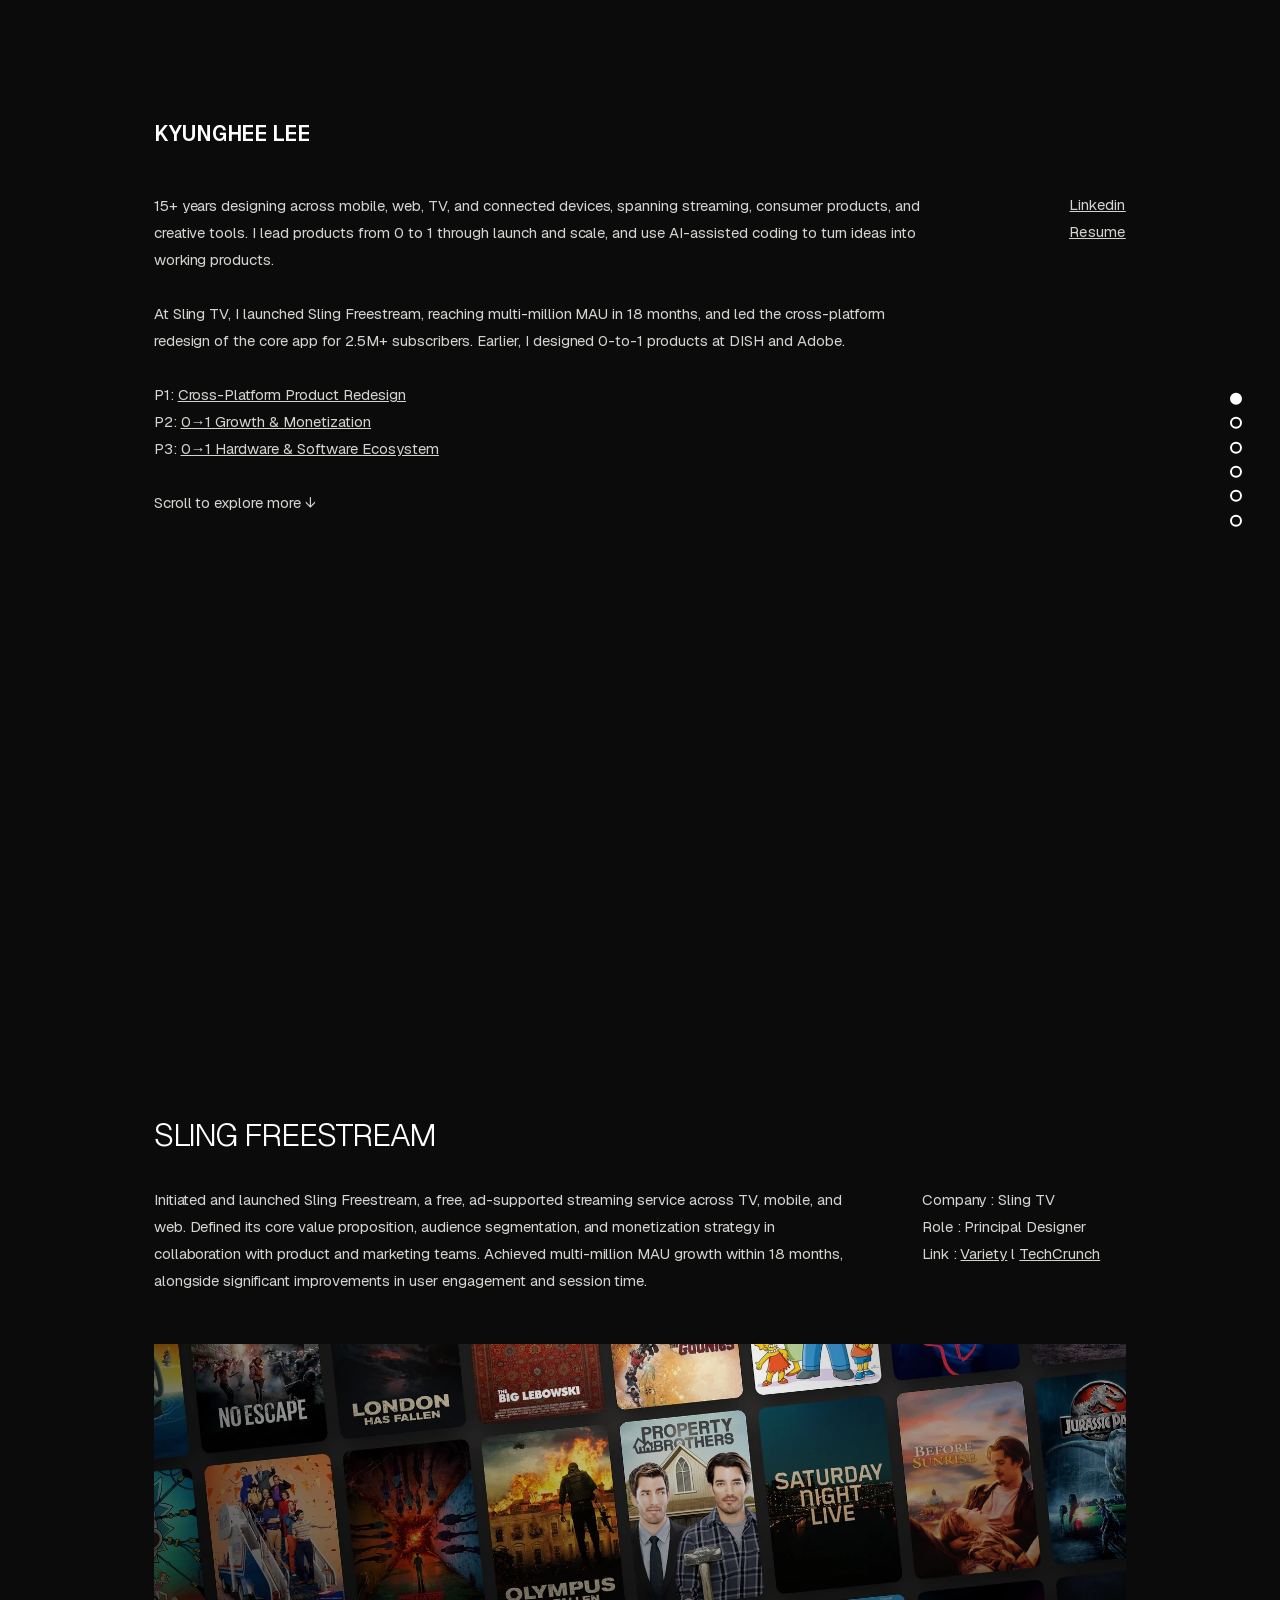
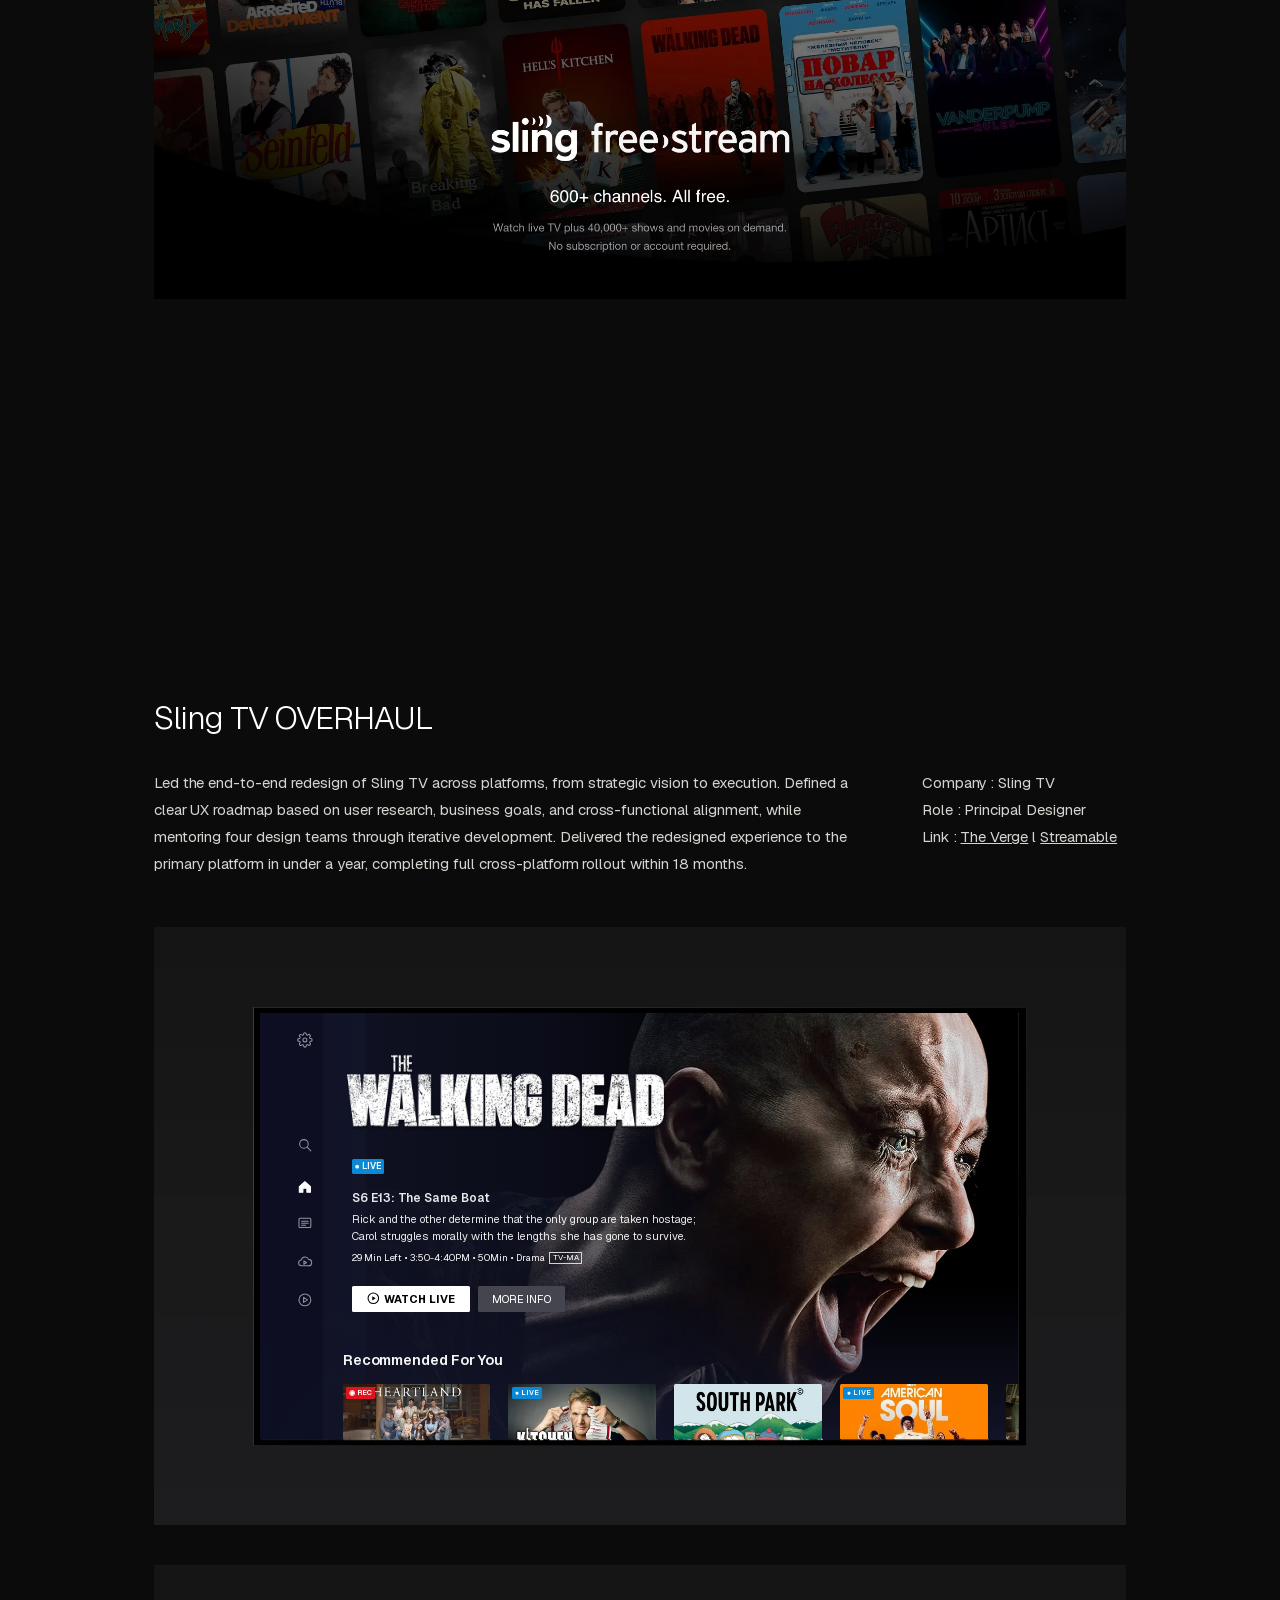
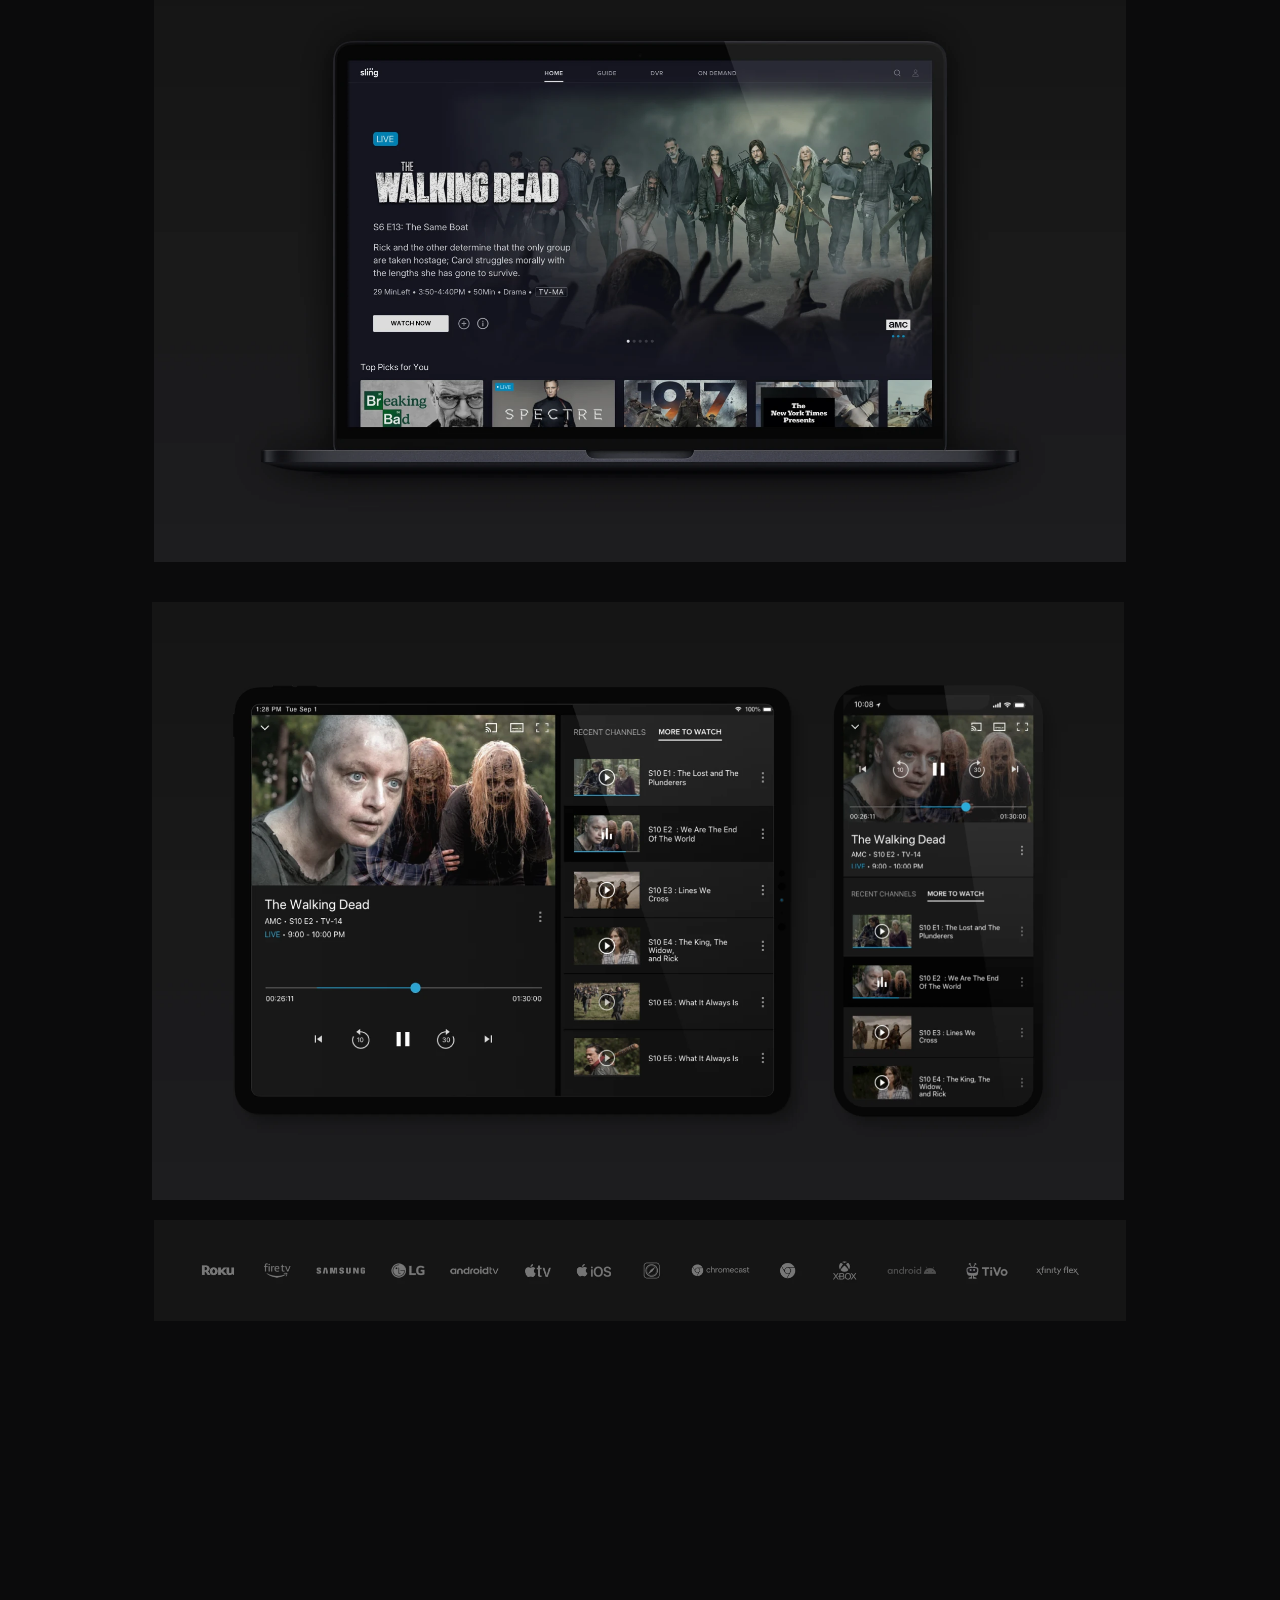
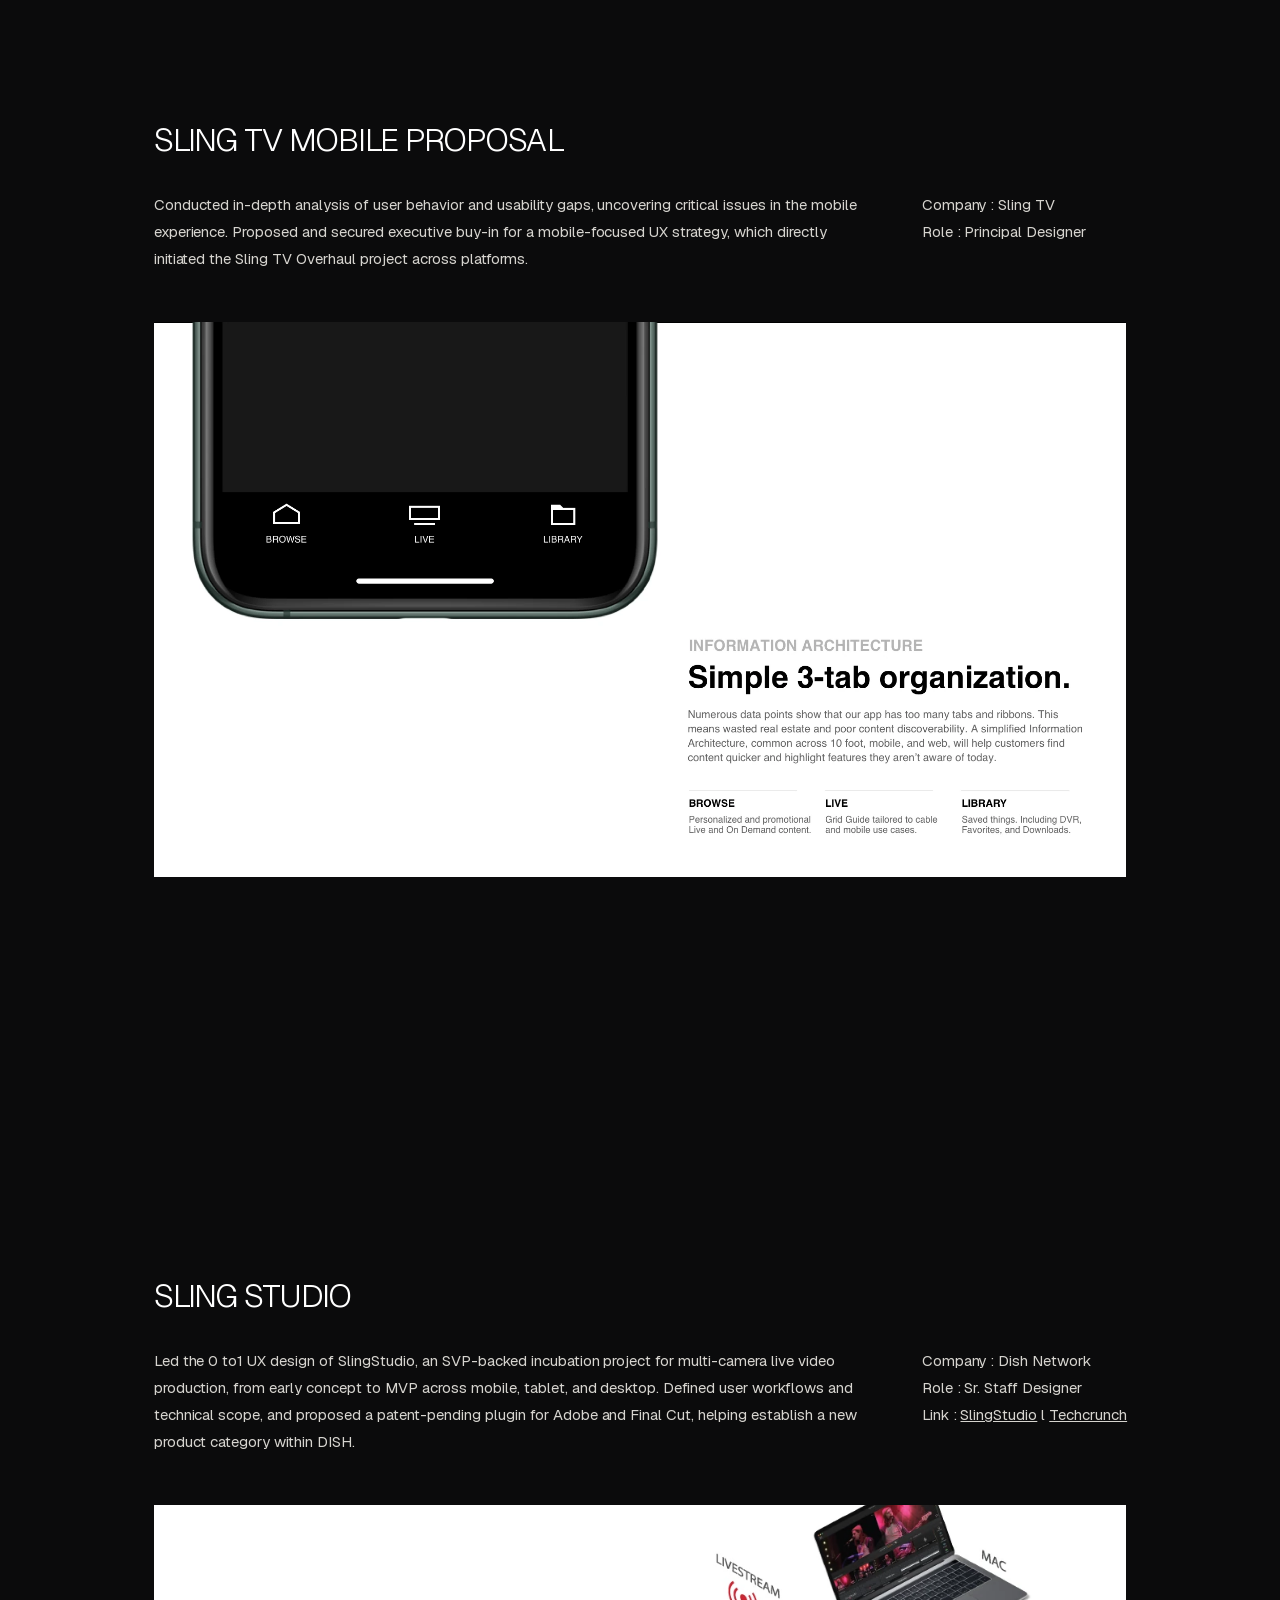
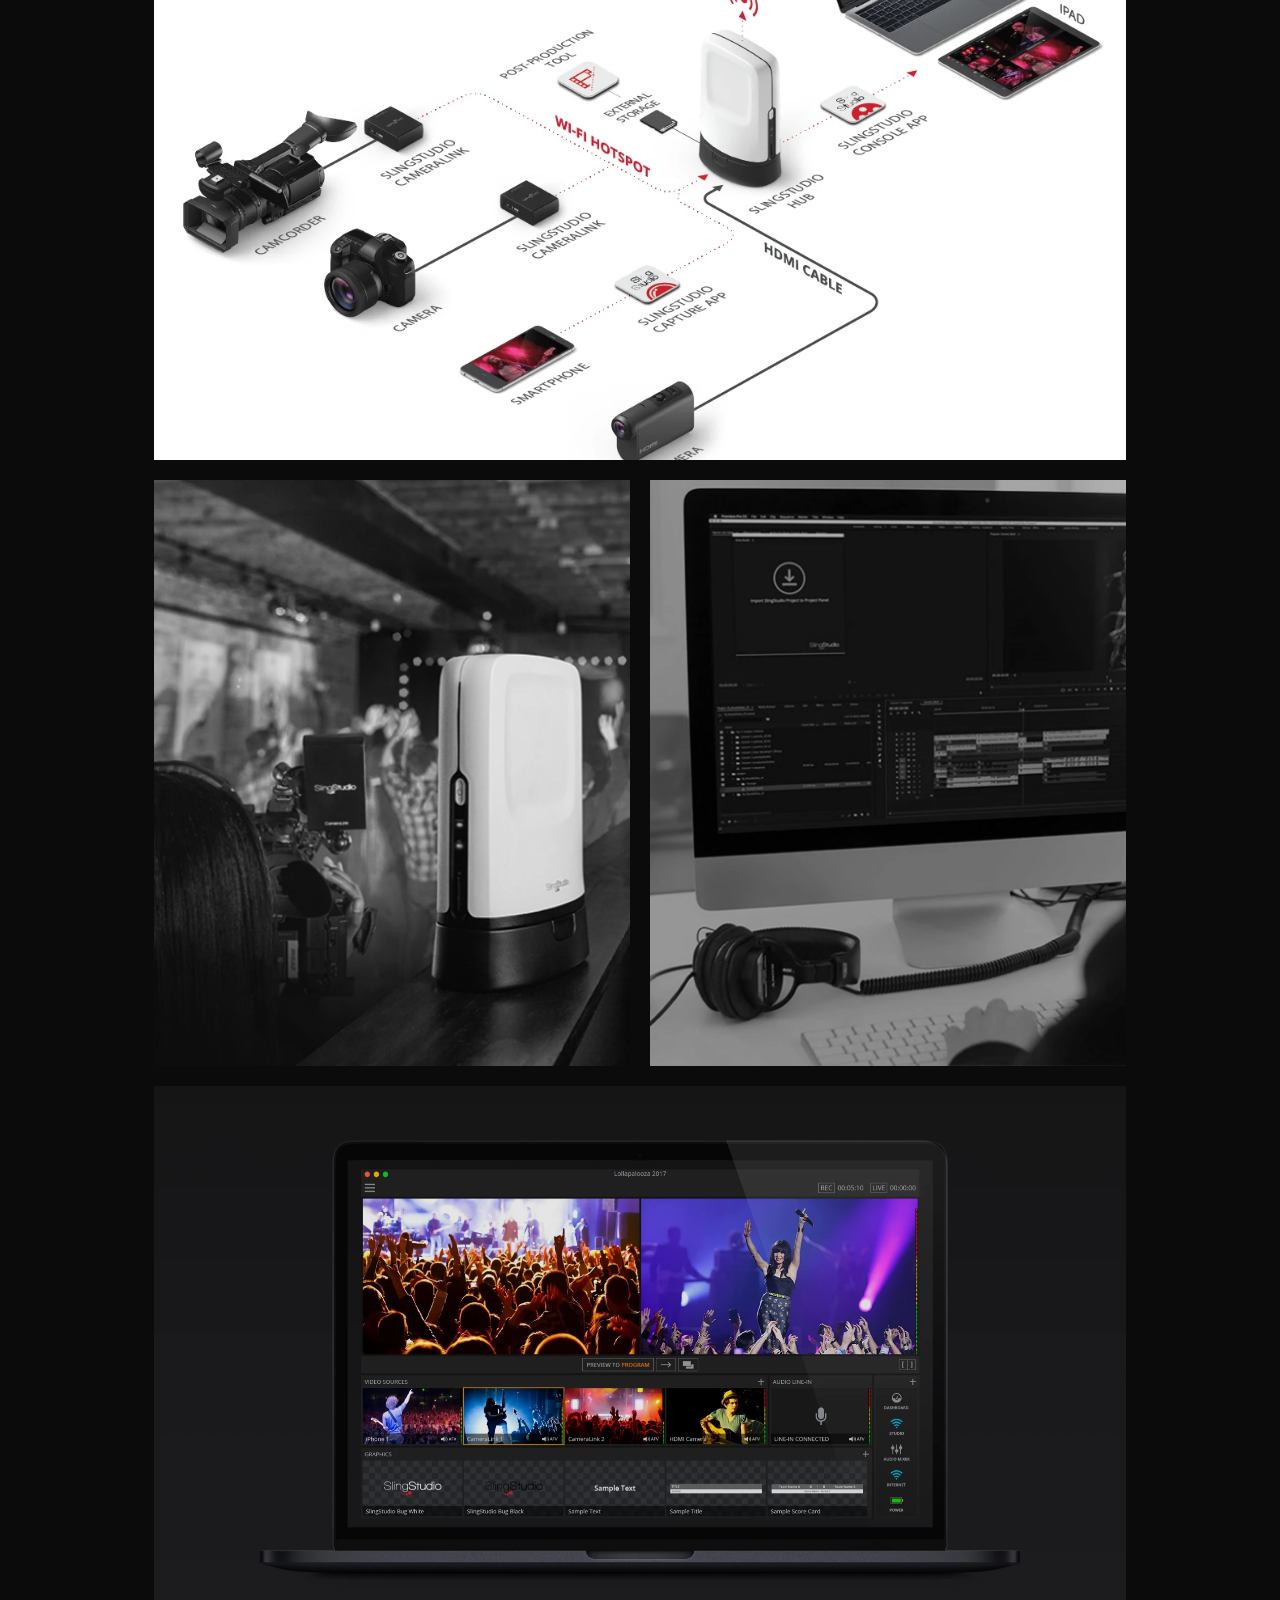
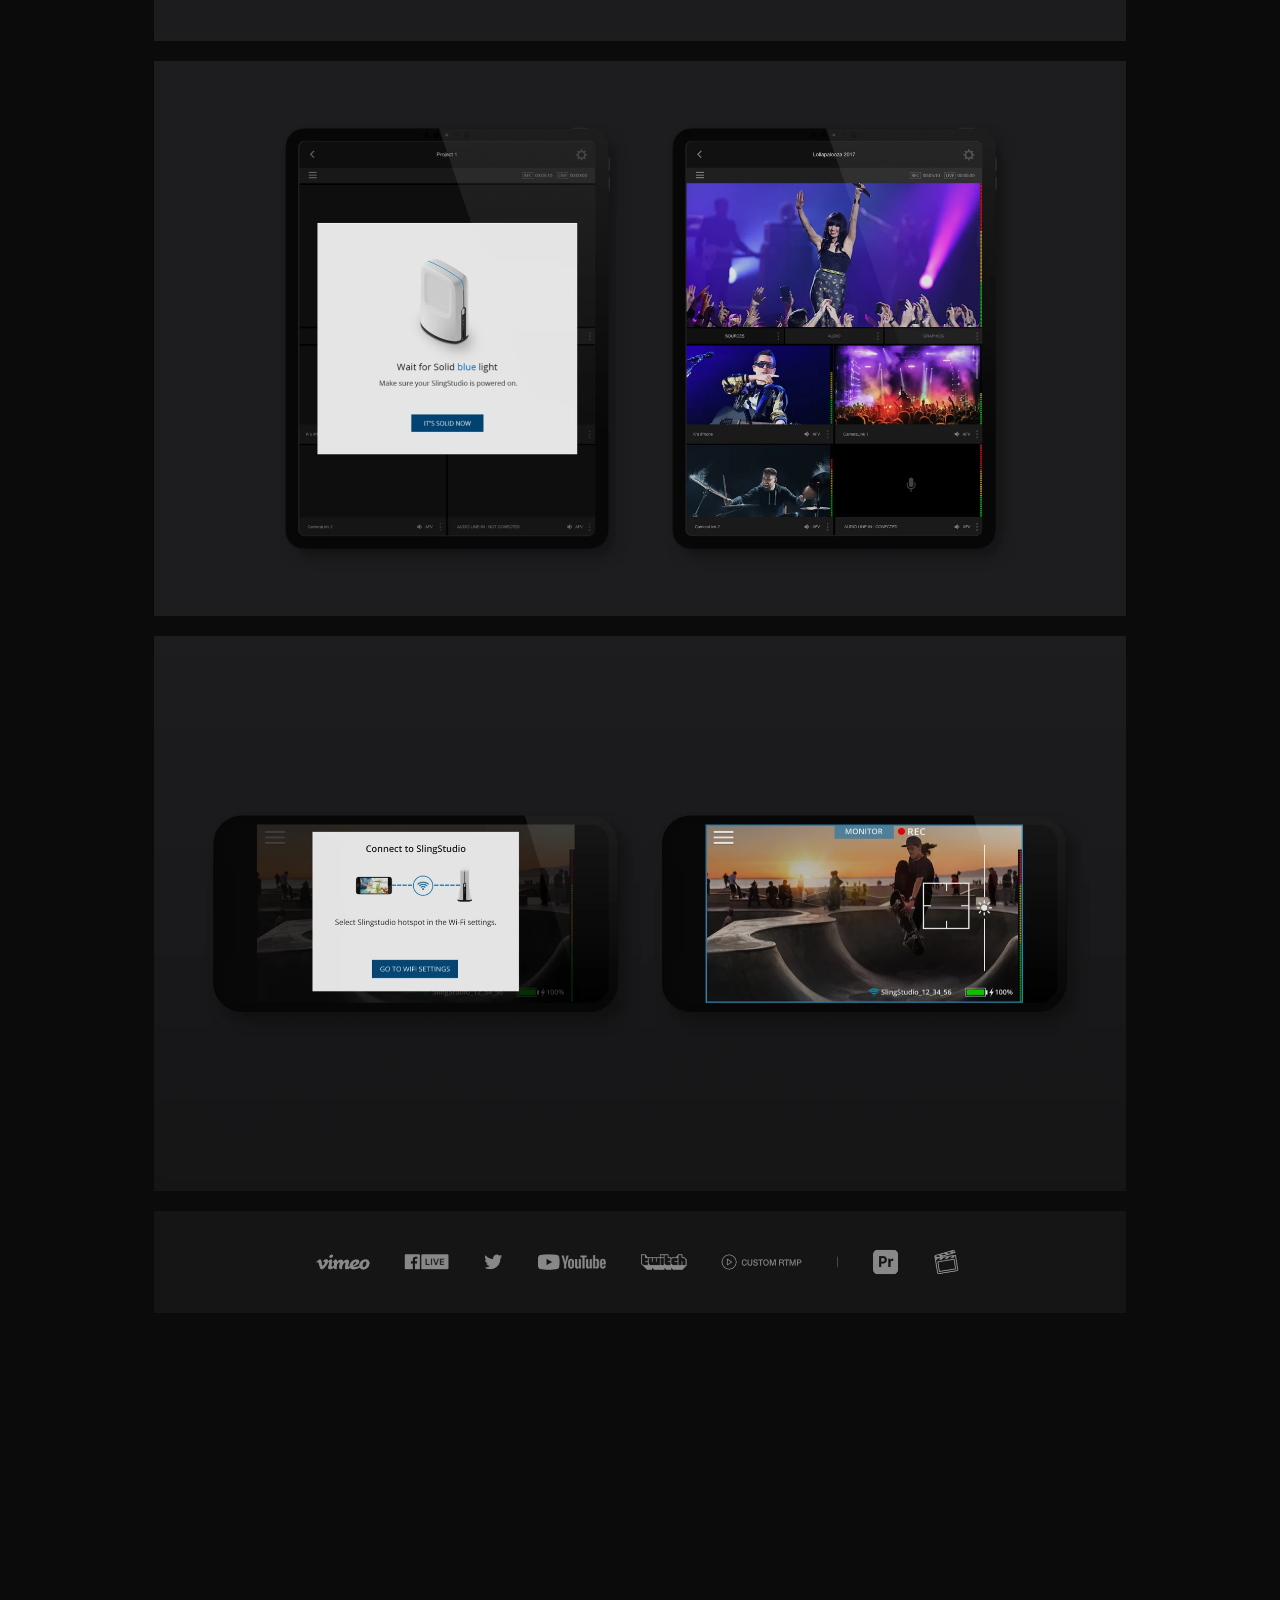
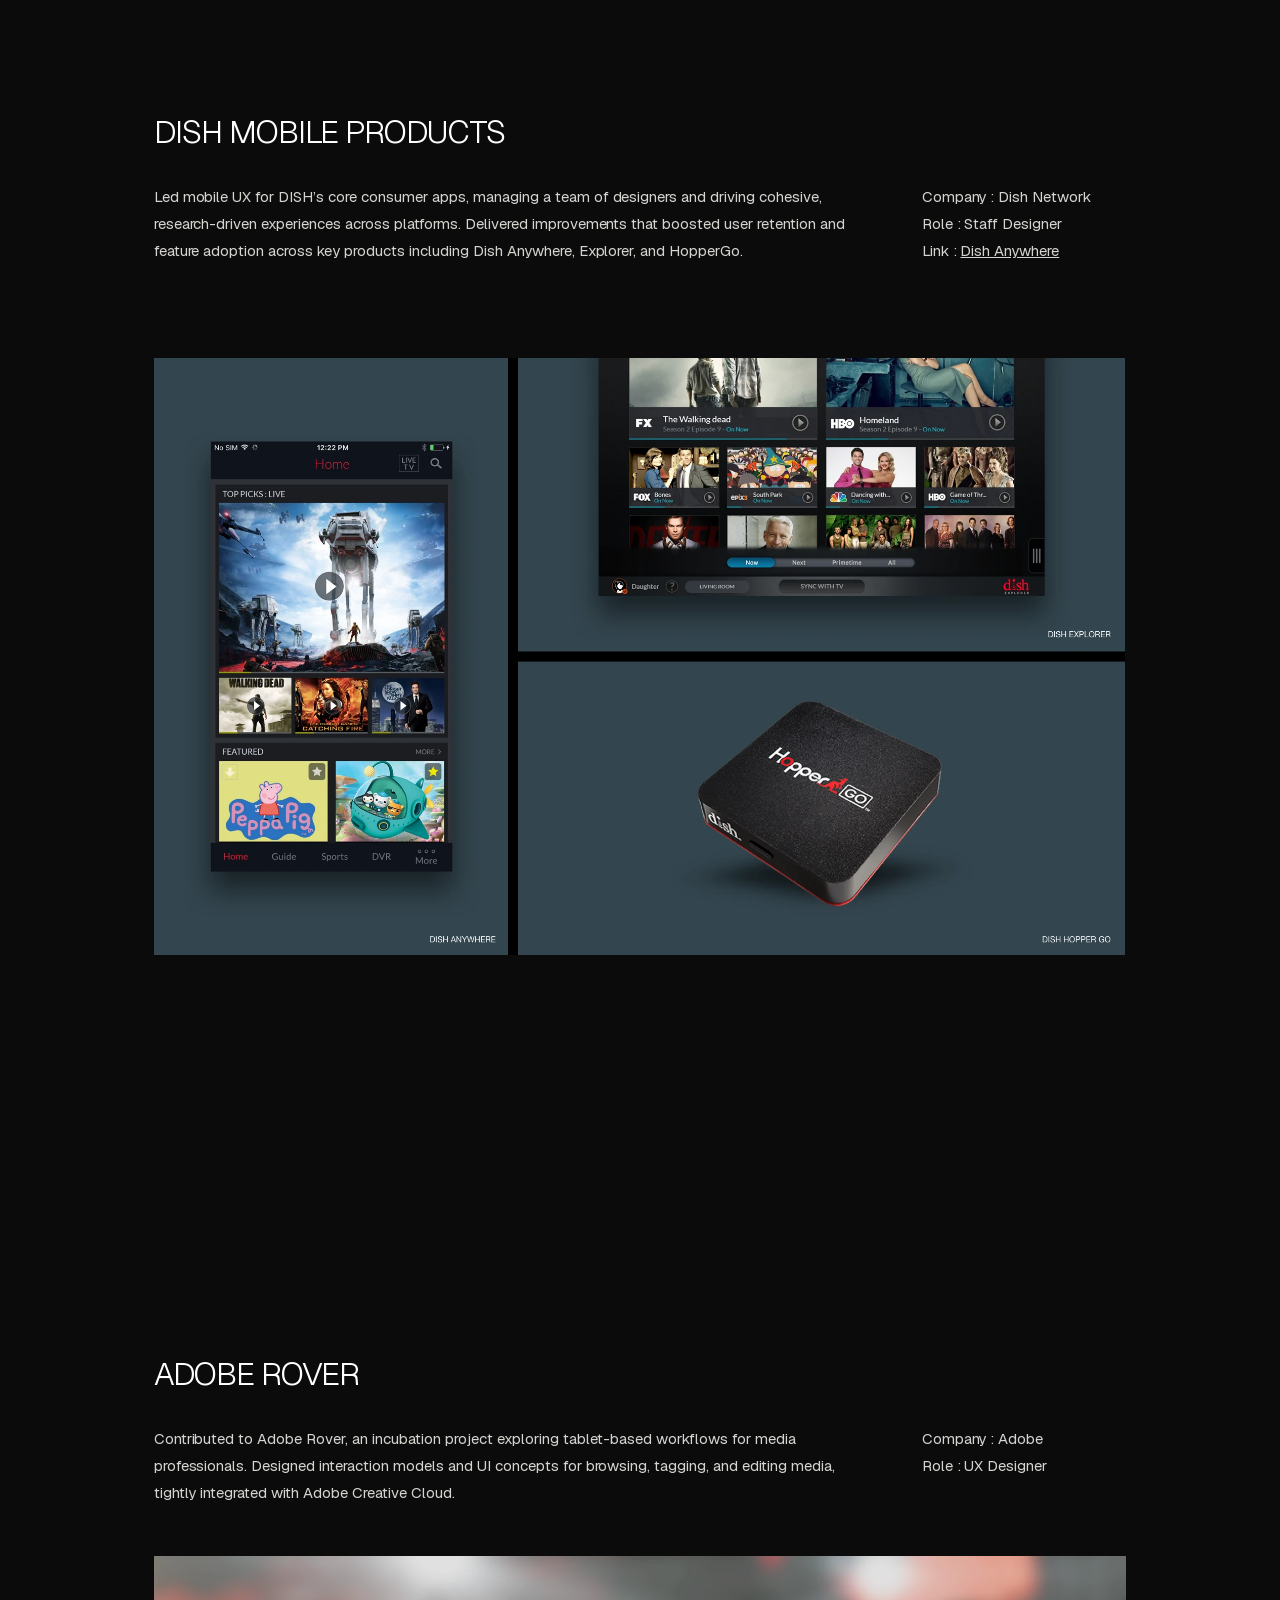
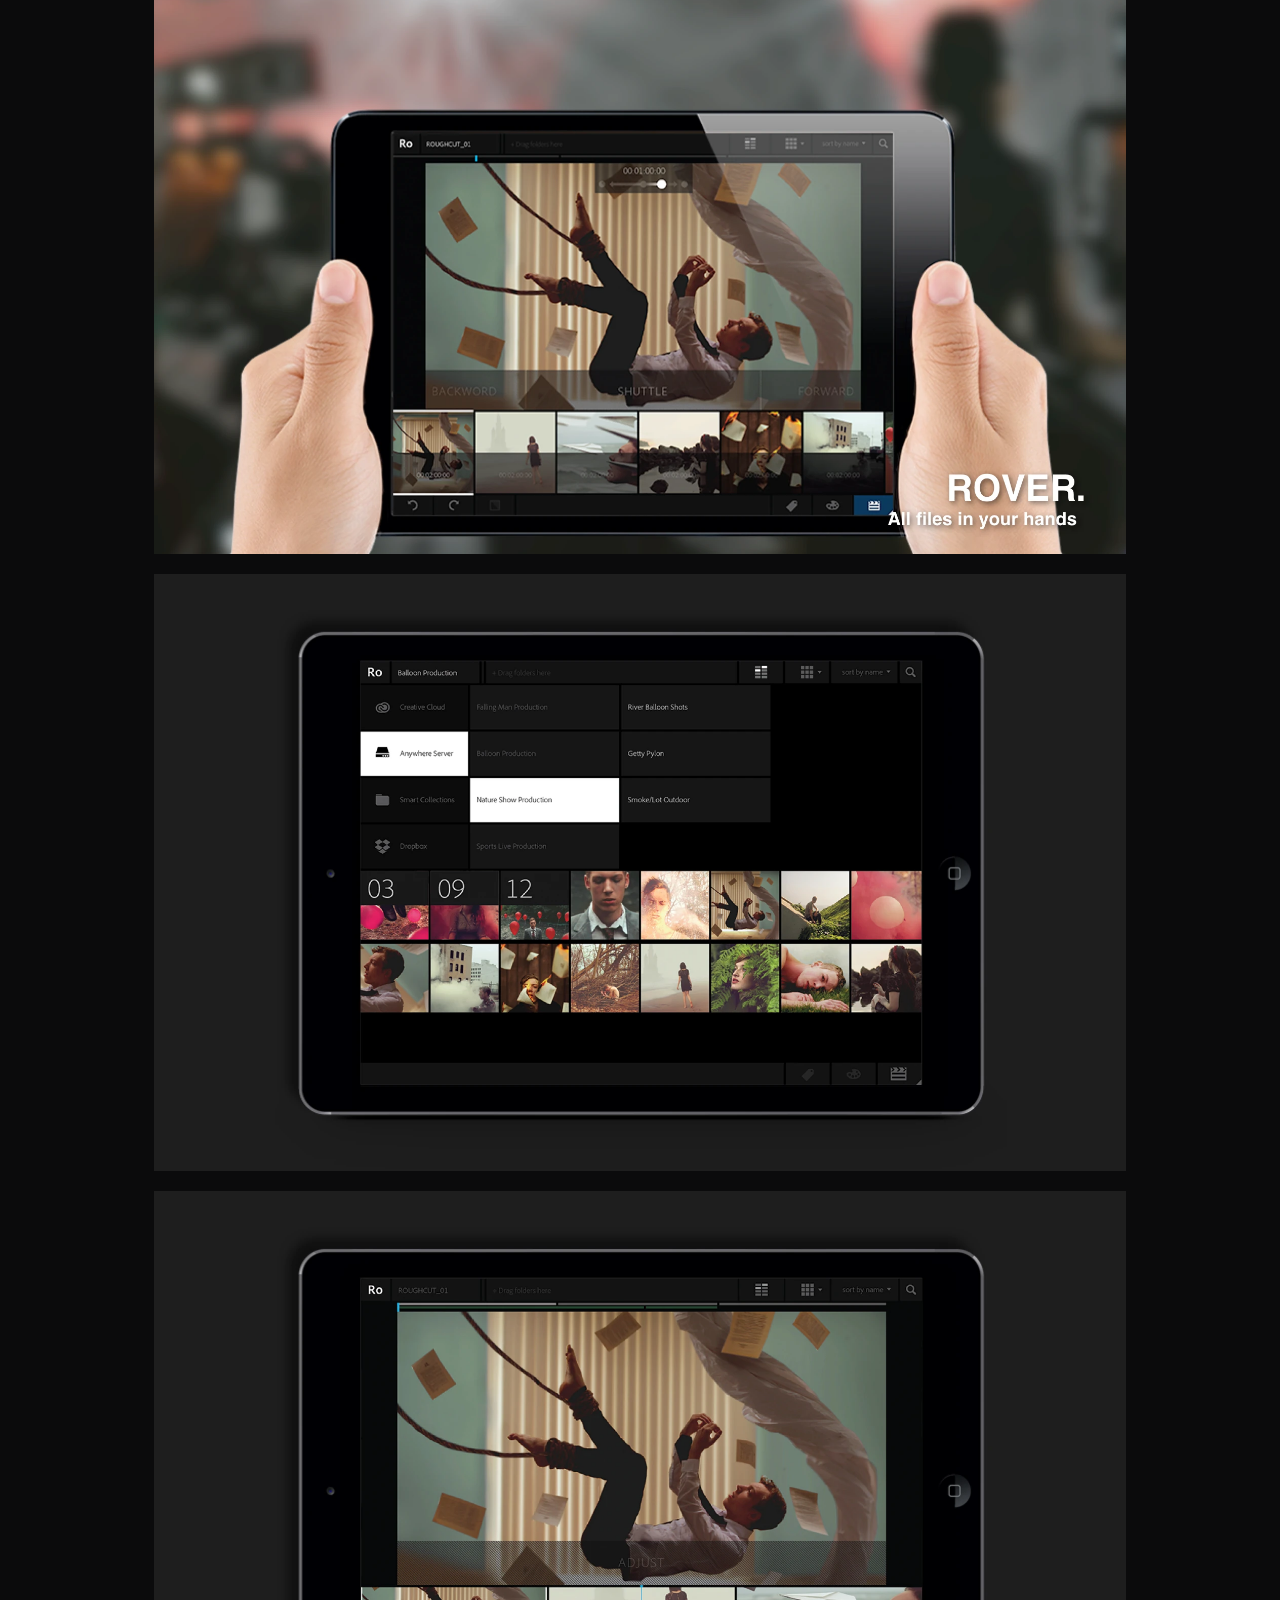
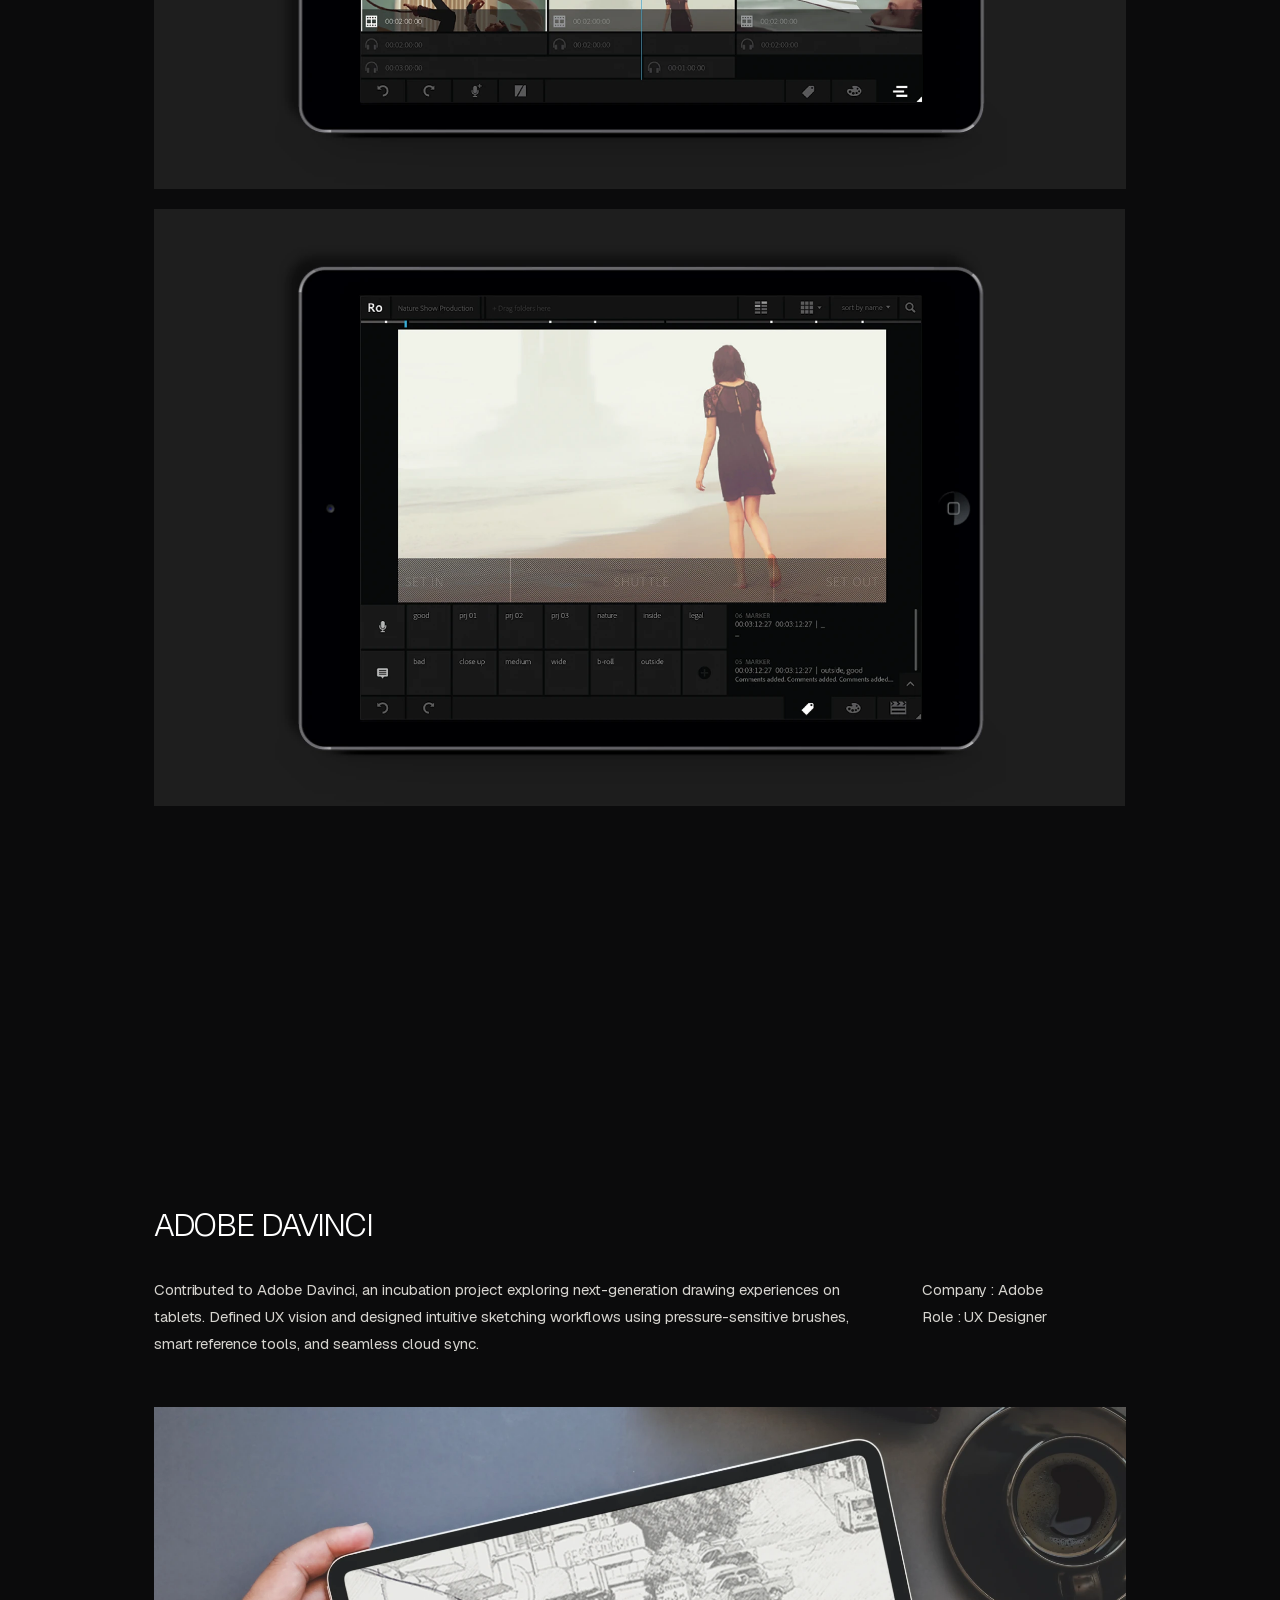
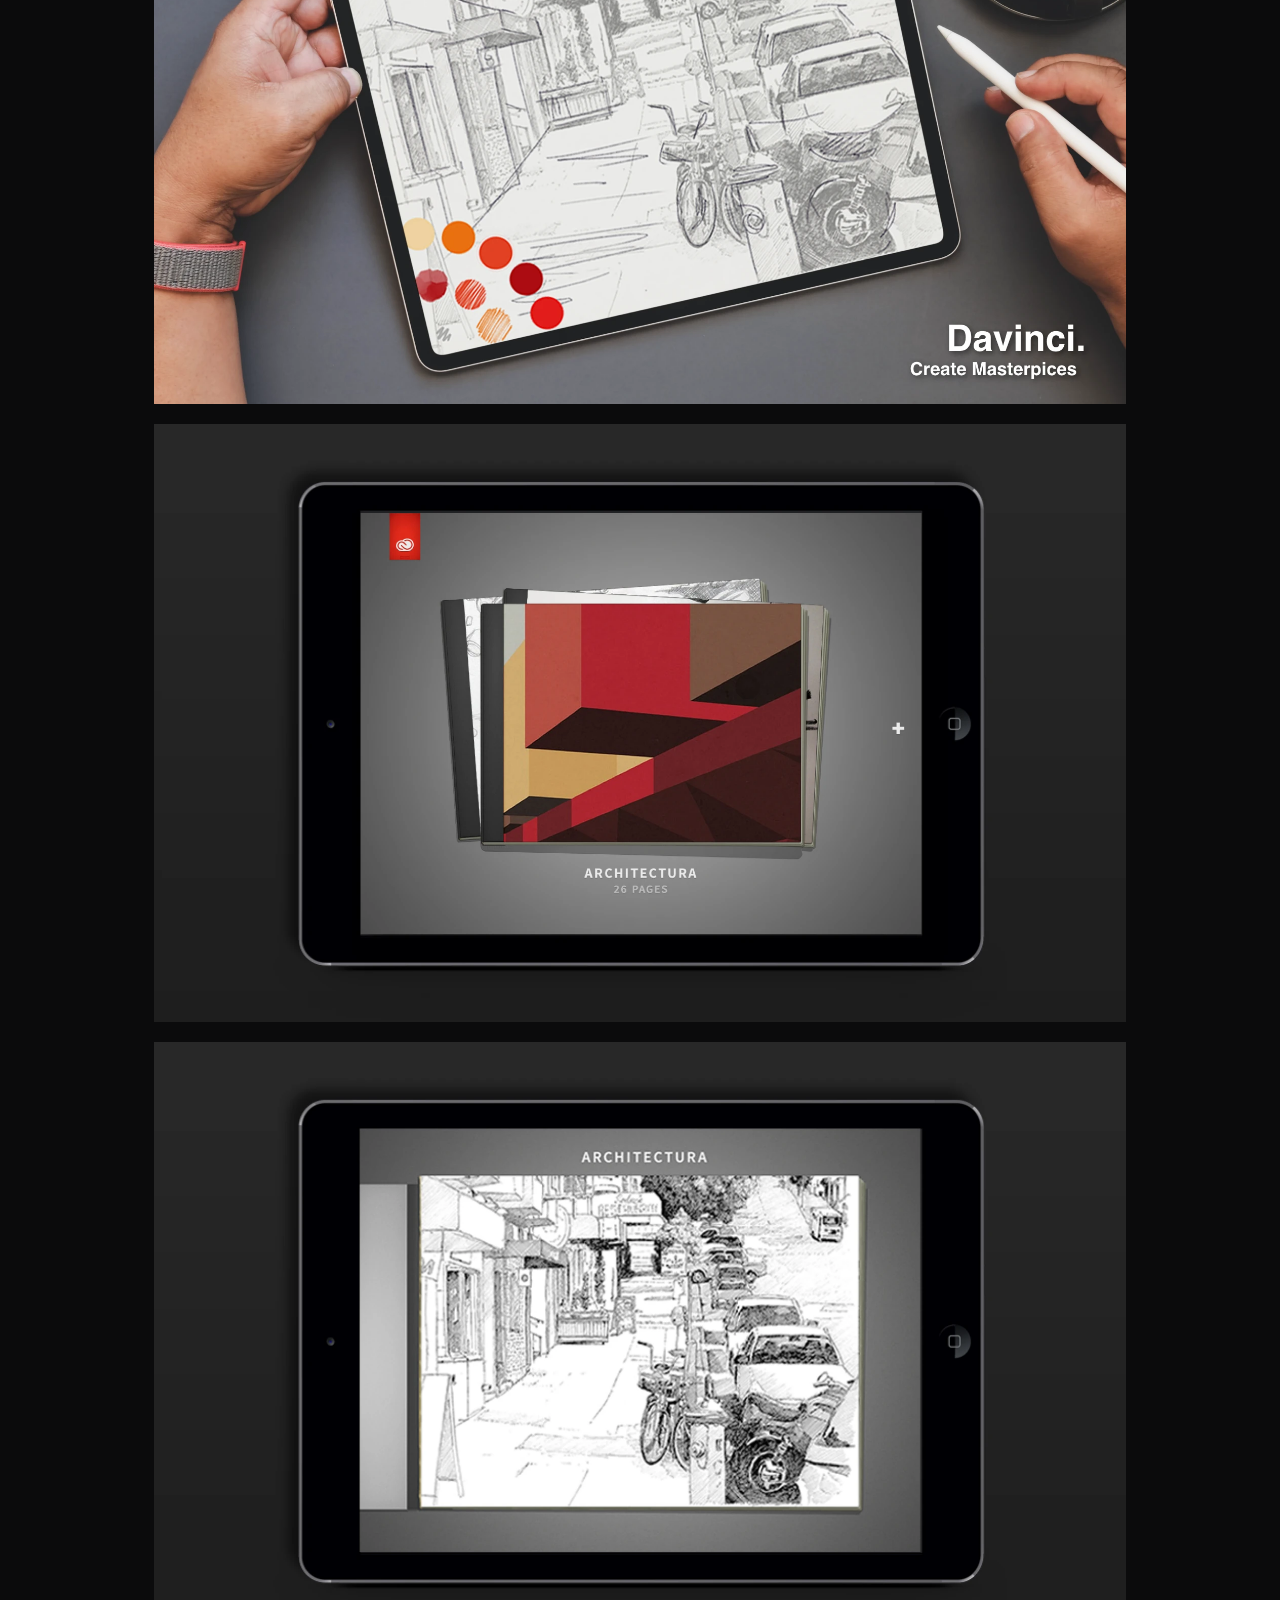
==== commit a91b2f50: "Home: dot nav turns red on hover Co-Authored-By: Claude Sonnet 5.5 <noreply@anthropic.com>" ====
--- a/index.html
+++ b/index.html
@@ -10,7 +10,7 @@
 <link rel="icon" href="favicon.png" type="image/png">
 <link rel="apple-touch-icon" href="favicon.png">
 <link rel="preload" href="fonts/Geist-latin.woff2" as="font" type="font/woff2" crossorigin>
-<link rel="stylesheet" href="style.css?v=1793898324">
+<link rel="stylesheet" href="style.css?v=1793898492">
 <!-- Google Analytics 4 -->
 <script async src="https://www.googletagmanager.com/gtag/js?id=G-1BYJC3YJBC"></script>
 <script>window.dataLayer=window.dataLayer||[];function gtag(){dataLayer.push(arguments)}gtag('js',new Date());gtag('config','G-1BYJC3YJBC');</script>
@@ -217,6 +217,6 @@
     <p>&#8203;</p>
   </div>
 </footer>
-<script src="site.js?v=1793898324"></script>
+<script src="site.js?v=1793898492"></script>
 </body>
 </html>
--- a/style.css
+++ b/style.css
@@ -48,10 +48,12 @@
 .dots{position:fixed;z-index:10;right:3vw;top:calc(50vh + 9.75px);transform:translateY(-50%);display:flex;flex-direction:column;align-items:flex-end;gap:7.5px}
 .dots a{position:relative;display:block;height:16.8px;text-decoration:none;color:#fff;line-height:0;padding-top:2.4px}
 .dots svg{display:block;width:12px;height:12px;overflow:visible}
-.dots circle{fill:transparent;stroke:#fff;stroke-width:4;transition:fill .25s}
+.dots circle{fill:transparent;stroke:#fff;stroke-width:4;transition:fill .25s,stroke .25s}
 .dots a.on circle{fill:#fff}
+.dots a:hover circle{stroke:#ff0000}
+.dots a.on:hover circle{fill:#ff0000}
 .dots a span{position:absolute;right:27px;top:1.4px;font:12px/14px Arial,Helvetica,sans-serif;letter-spacing:0;color:#fff;opacity:0;visibility:hidden;transition:opacity .3s cubic-bezier(.23,1,.32,1),visibility .3s;white-space:nowrap}
-.dots a:hover span{opacity:1;visibility:visible}
+.dots a:hover span{opacity:1;visibility:visible;color:#ff0000}
 
 /* ===== GENERATED LAYOUT: desktop (1001px 이상) ===== */
 @media screen and (min-width:1001px){
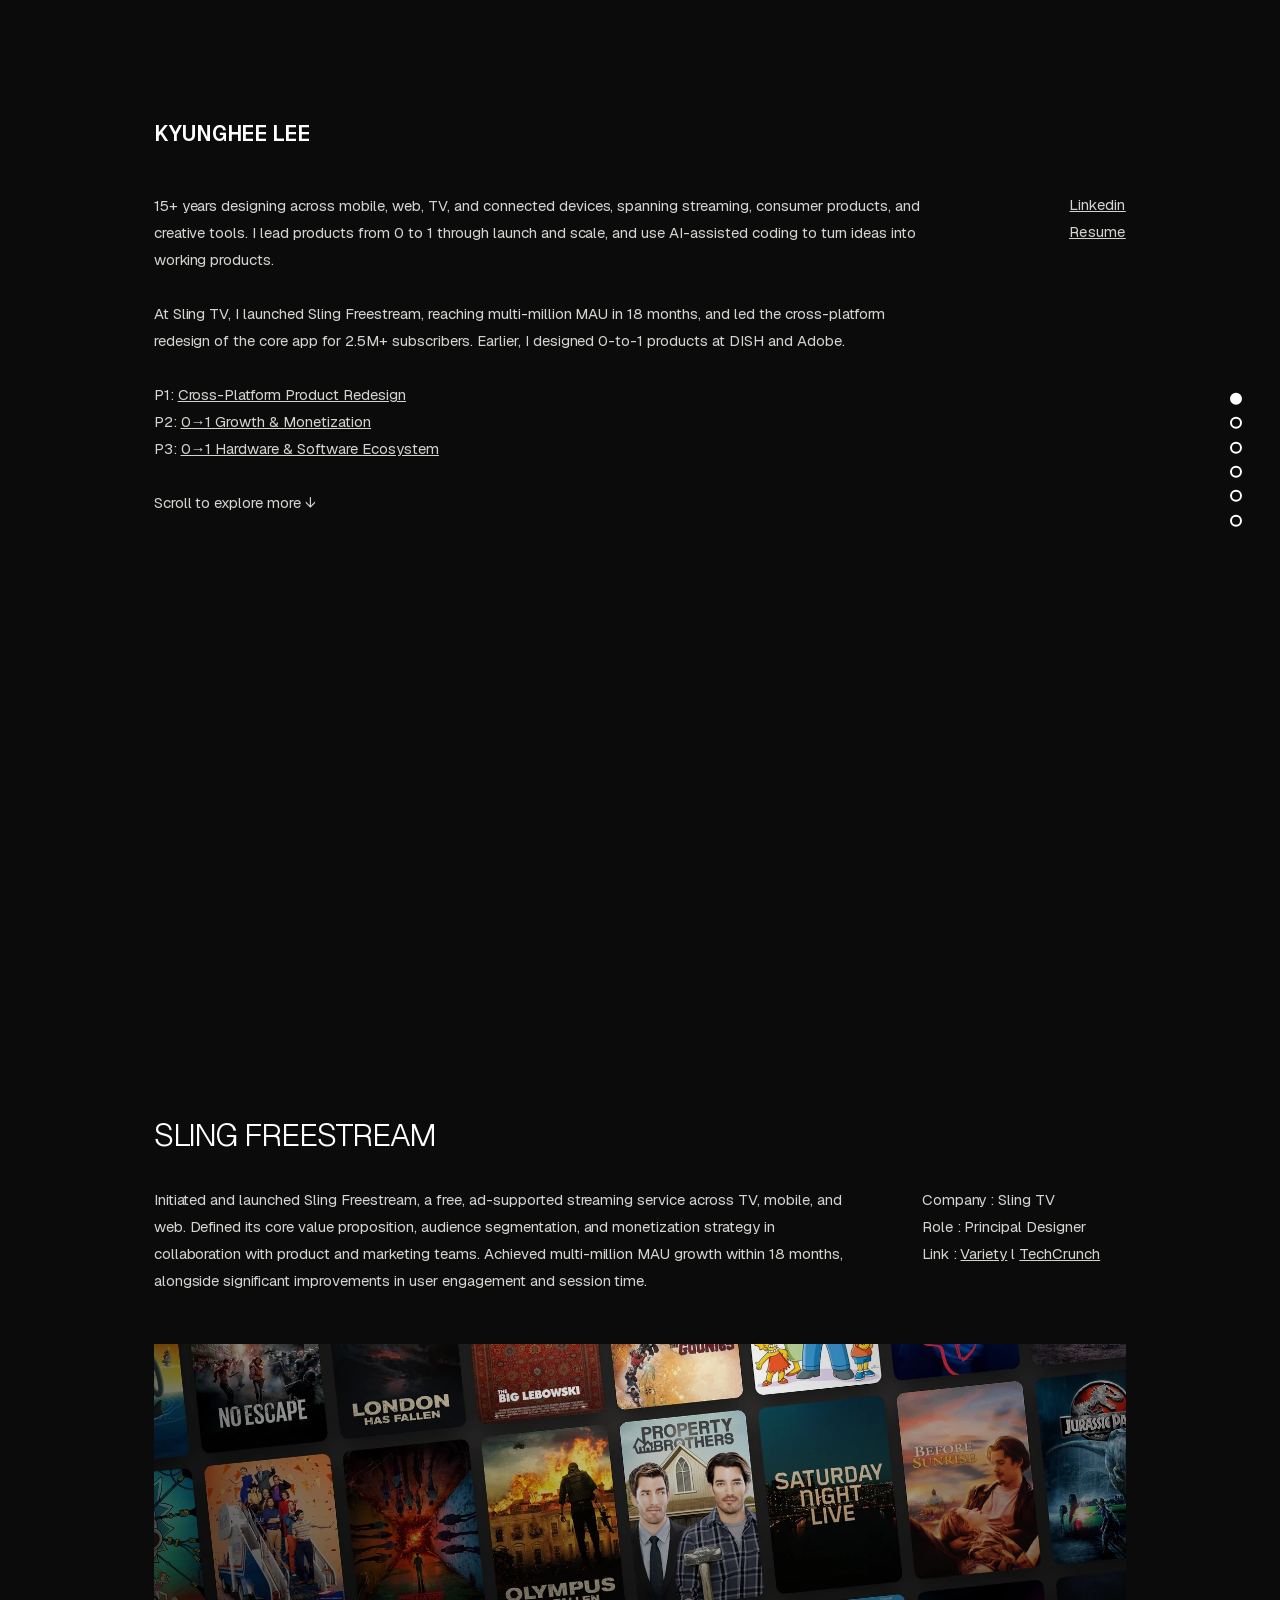
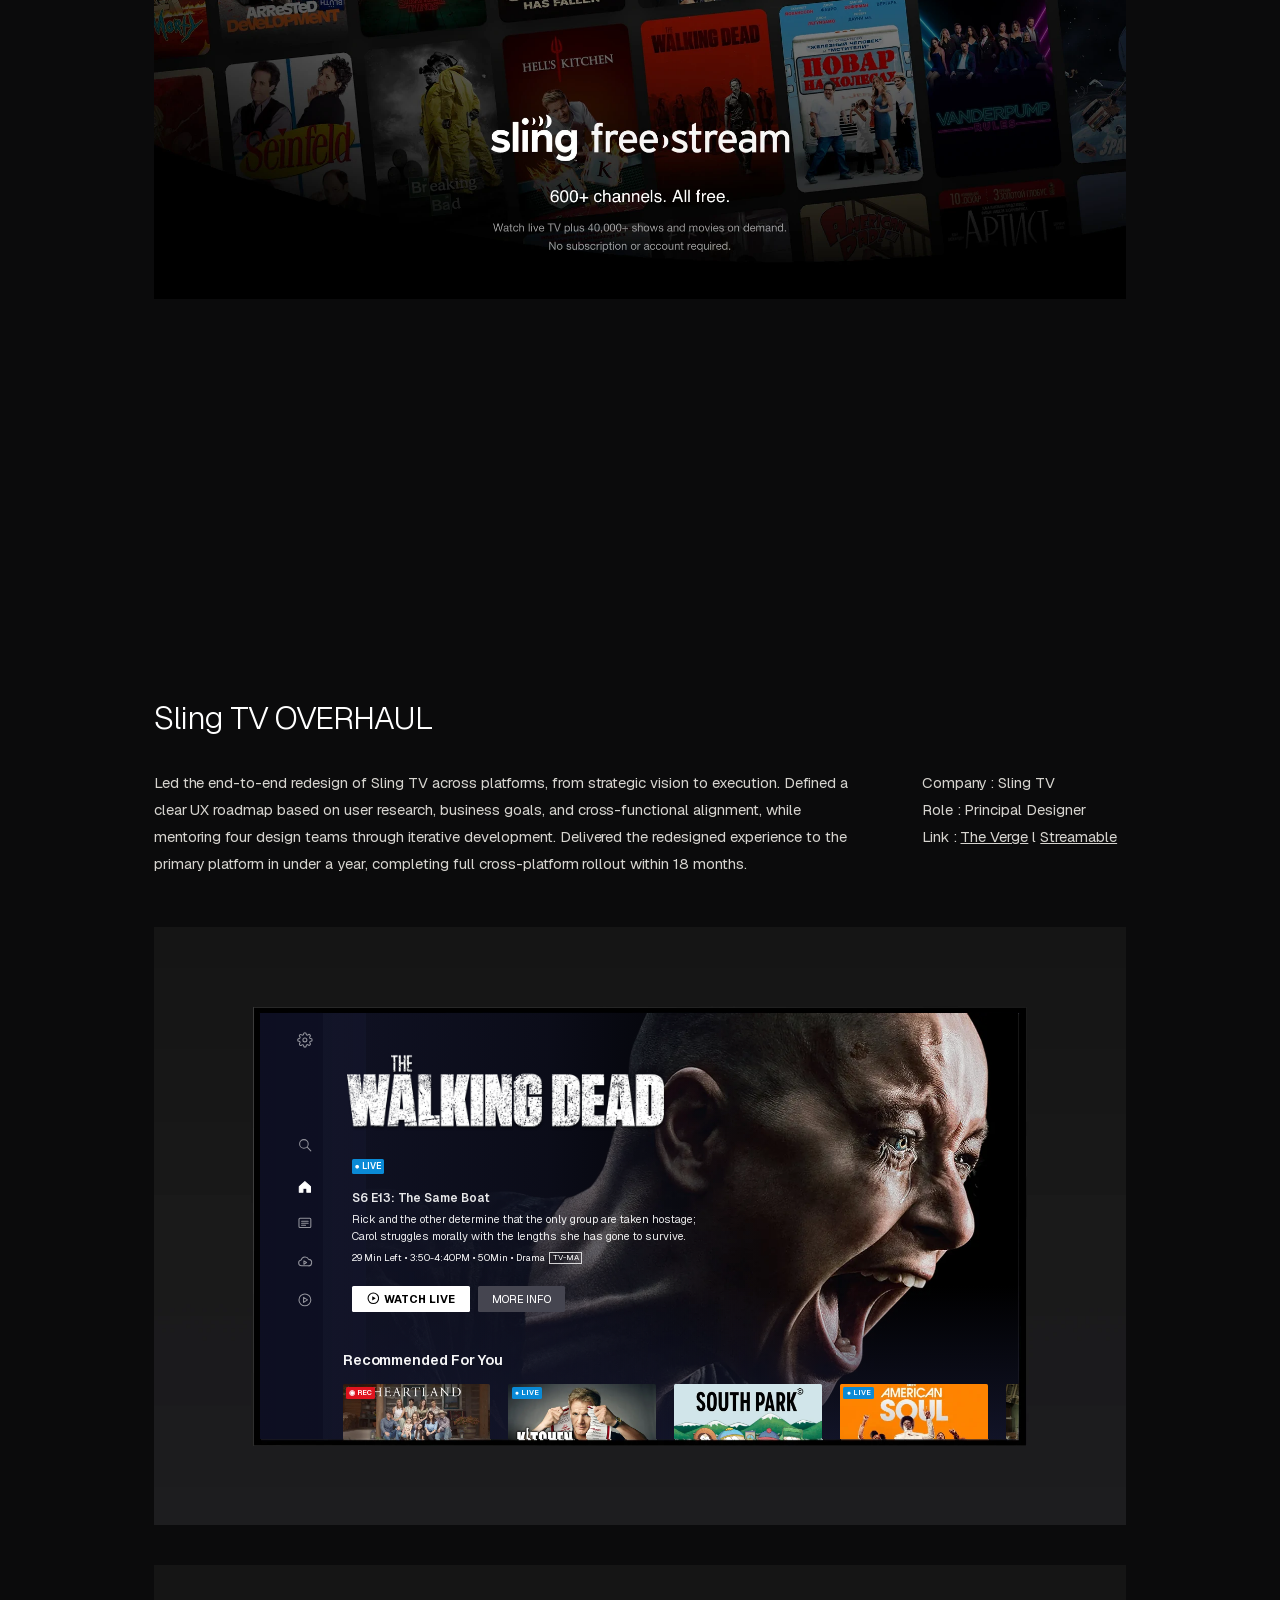
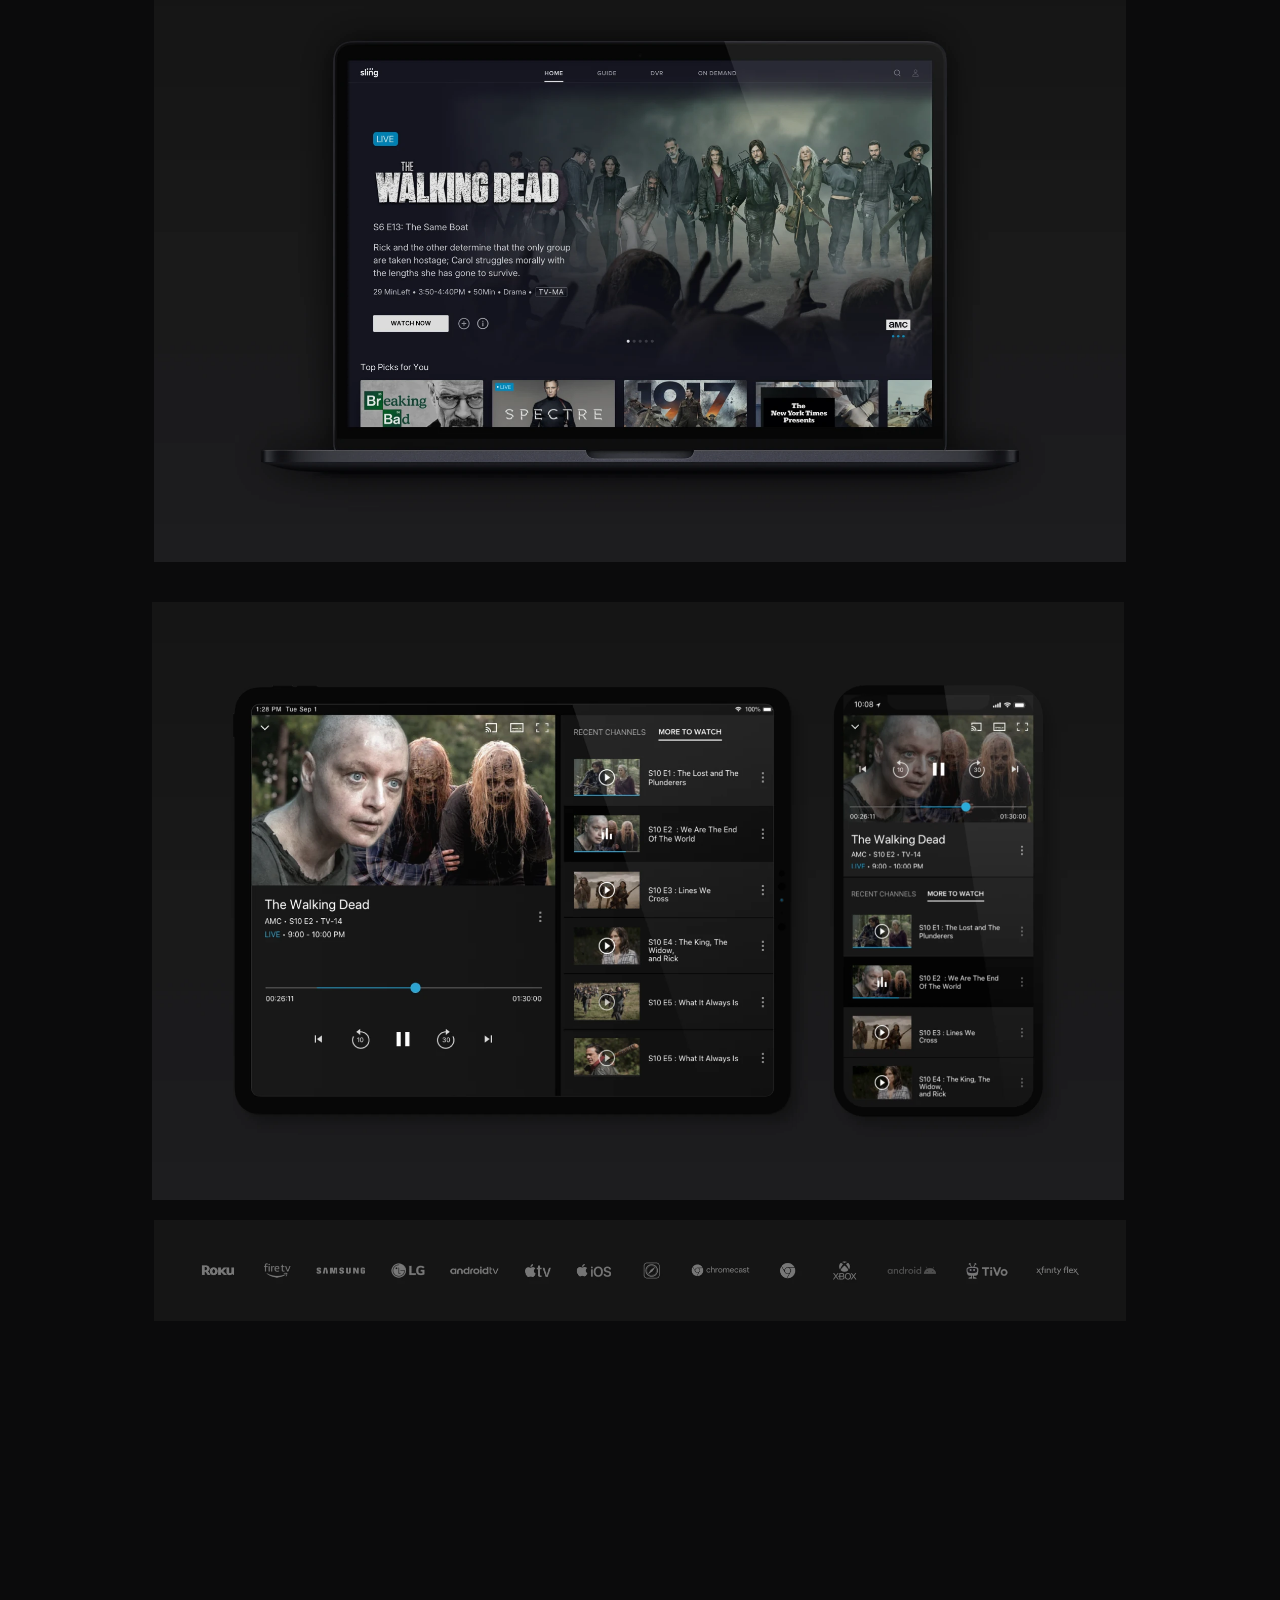
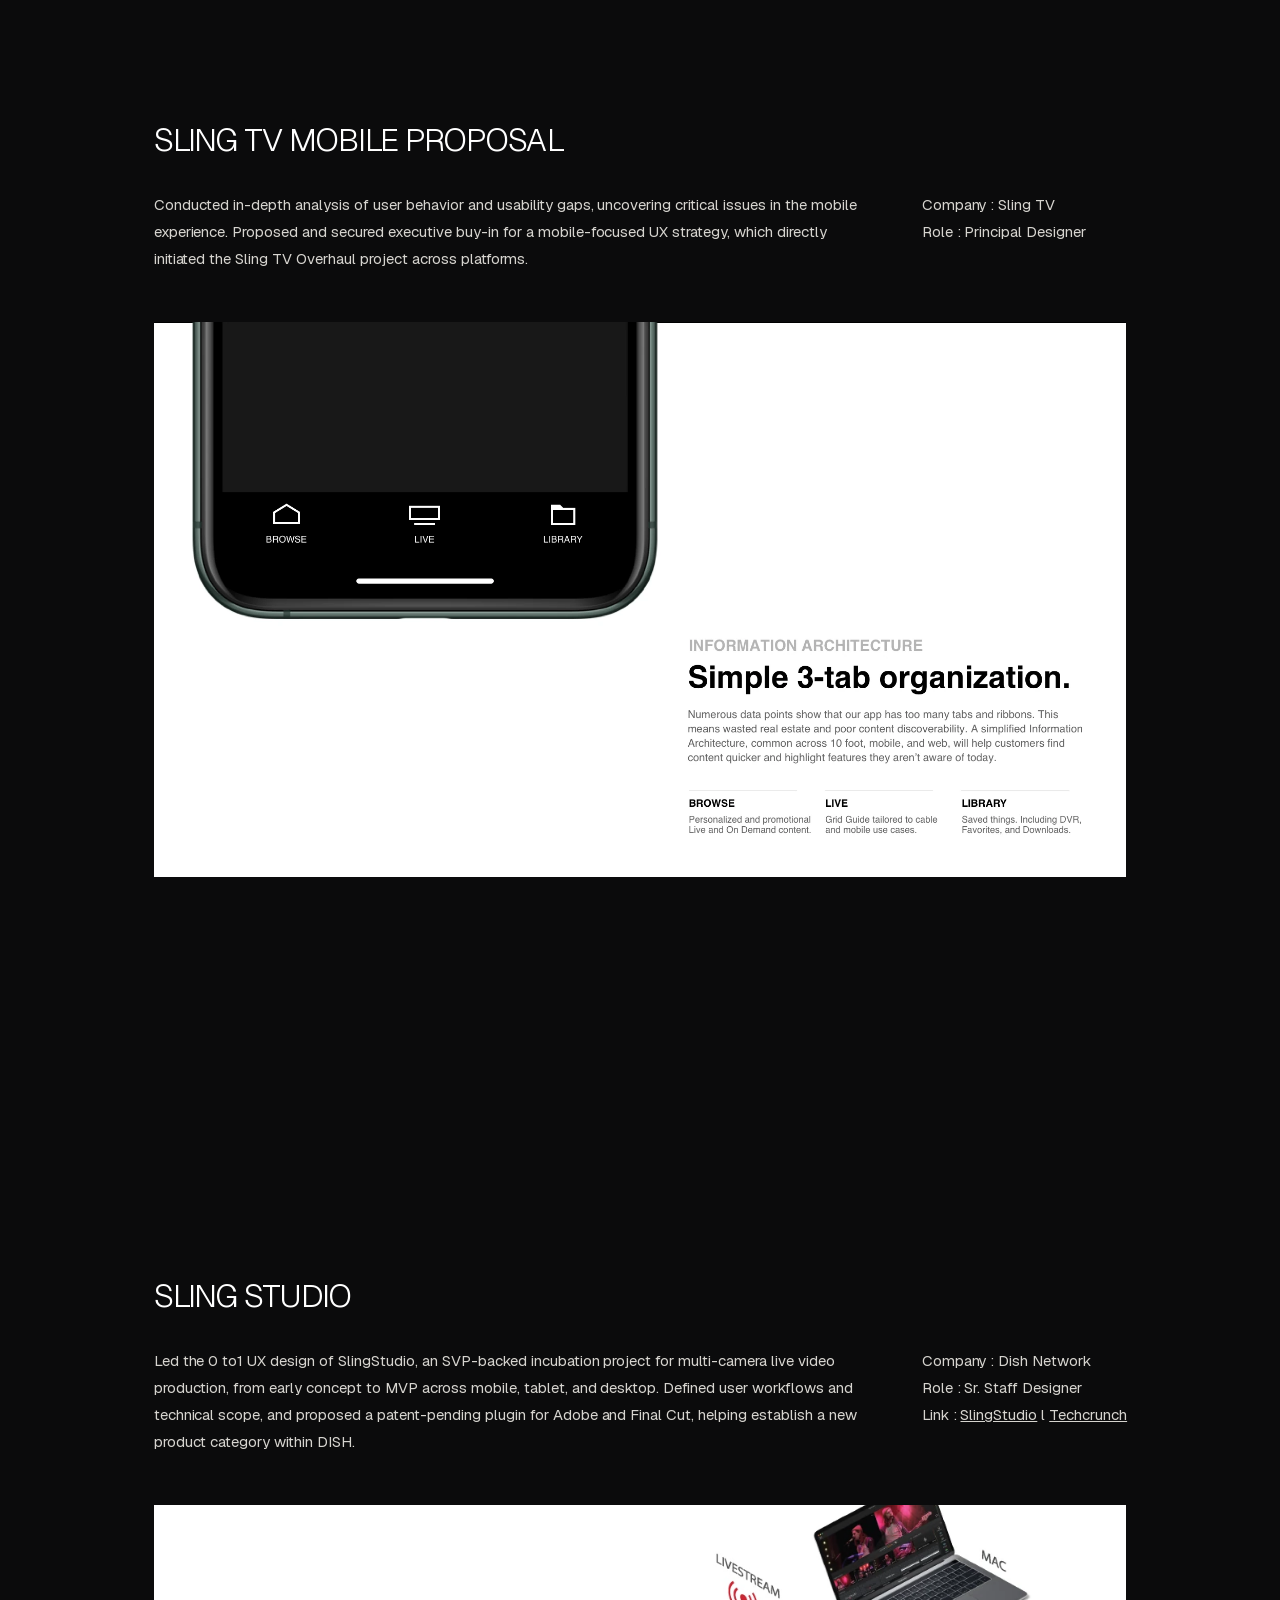
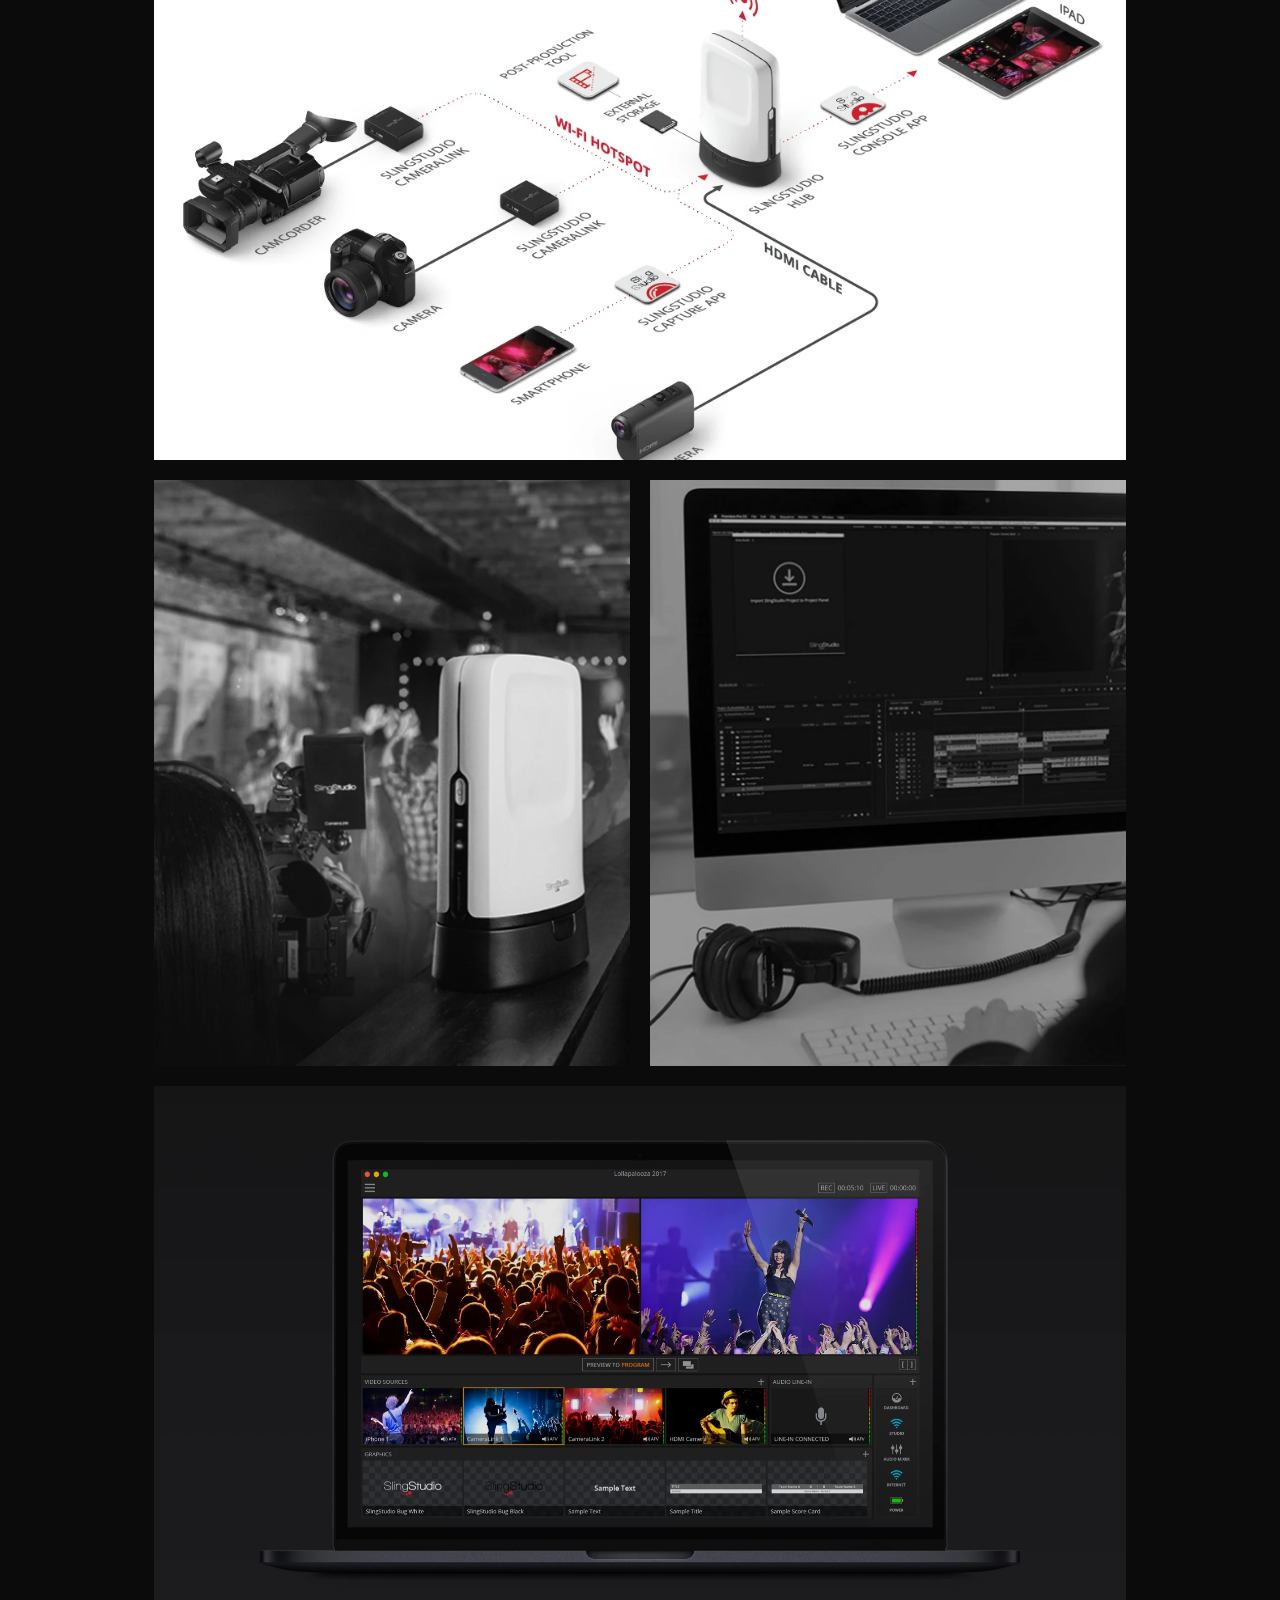
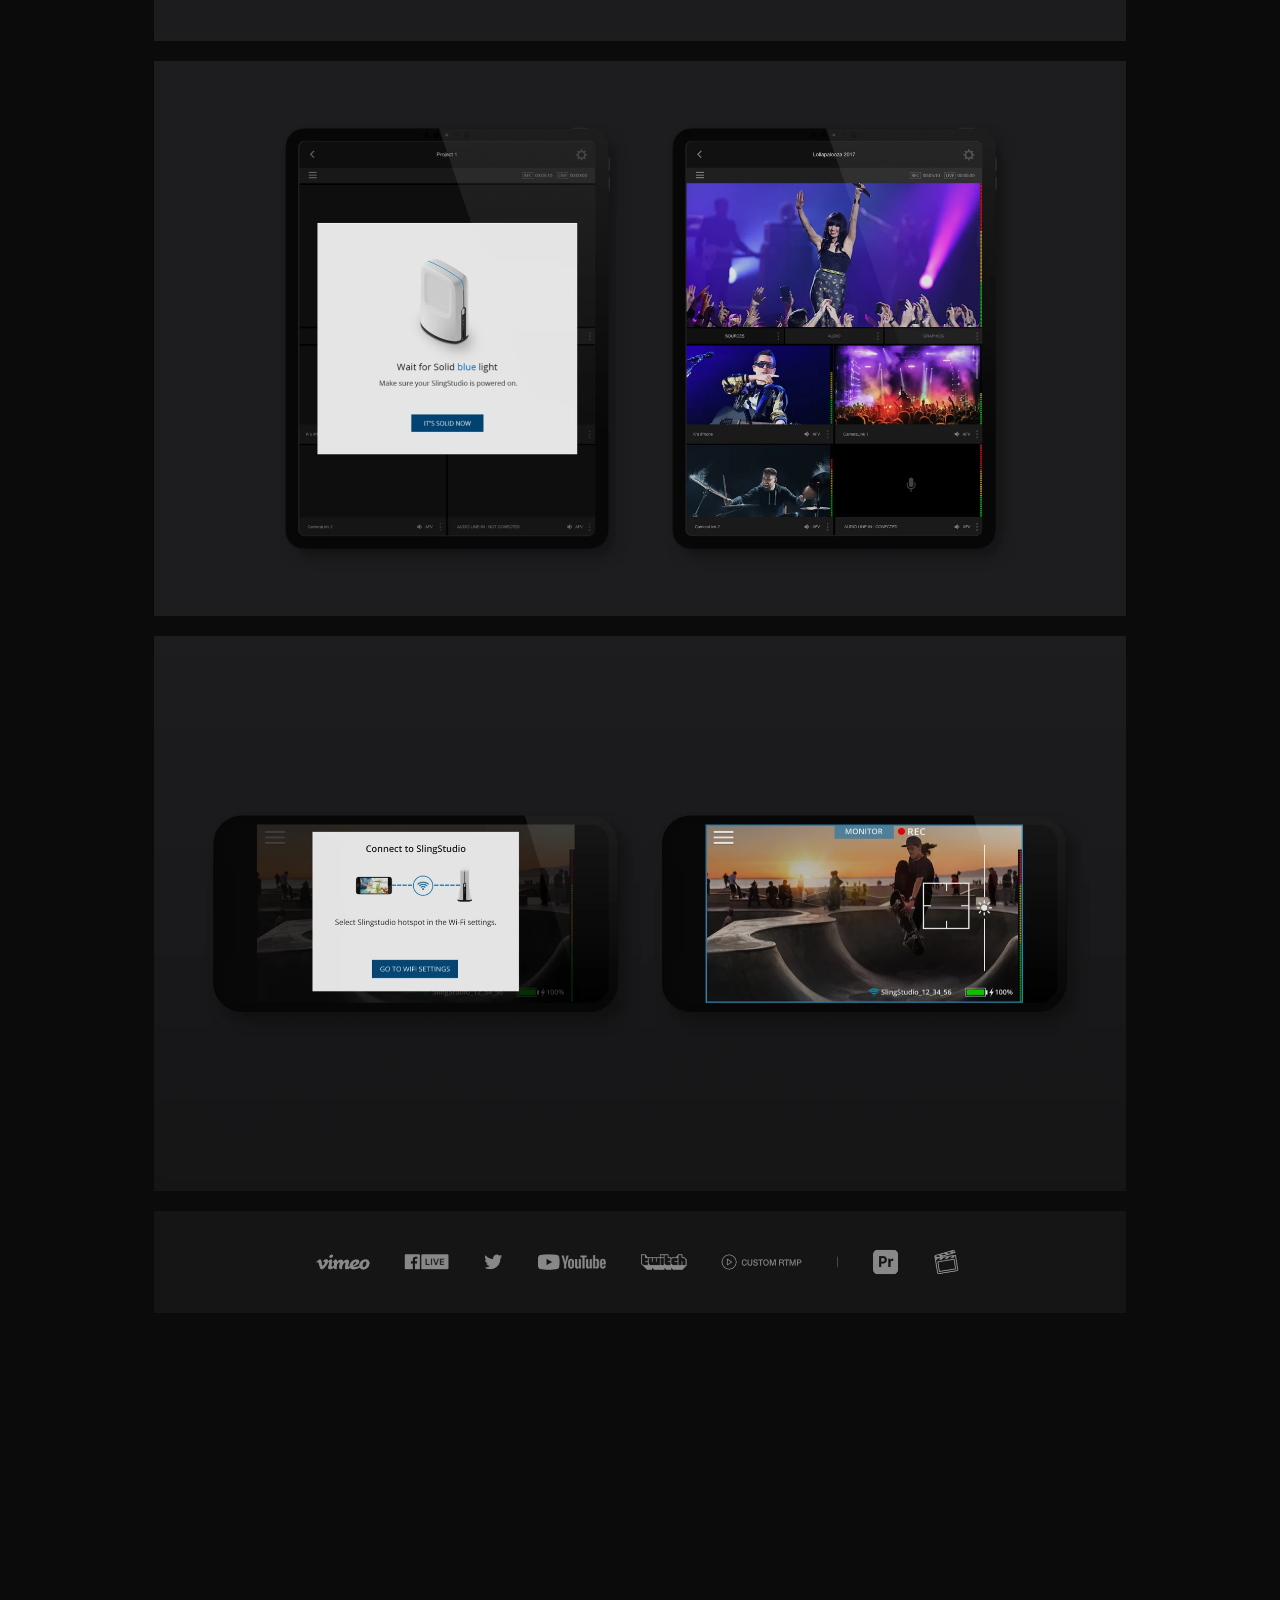
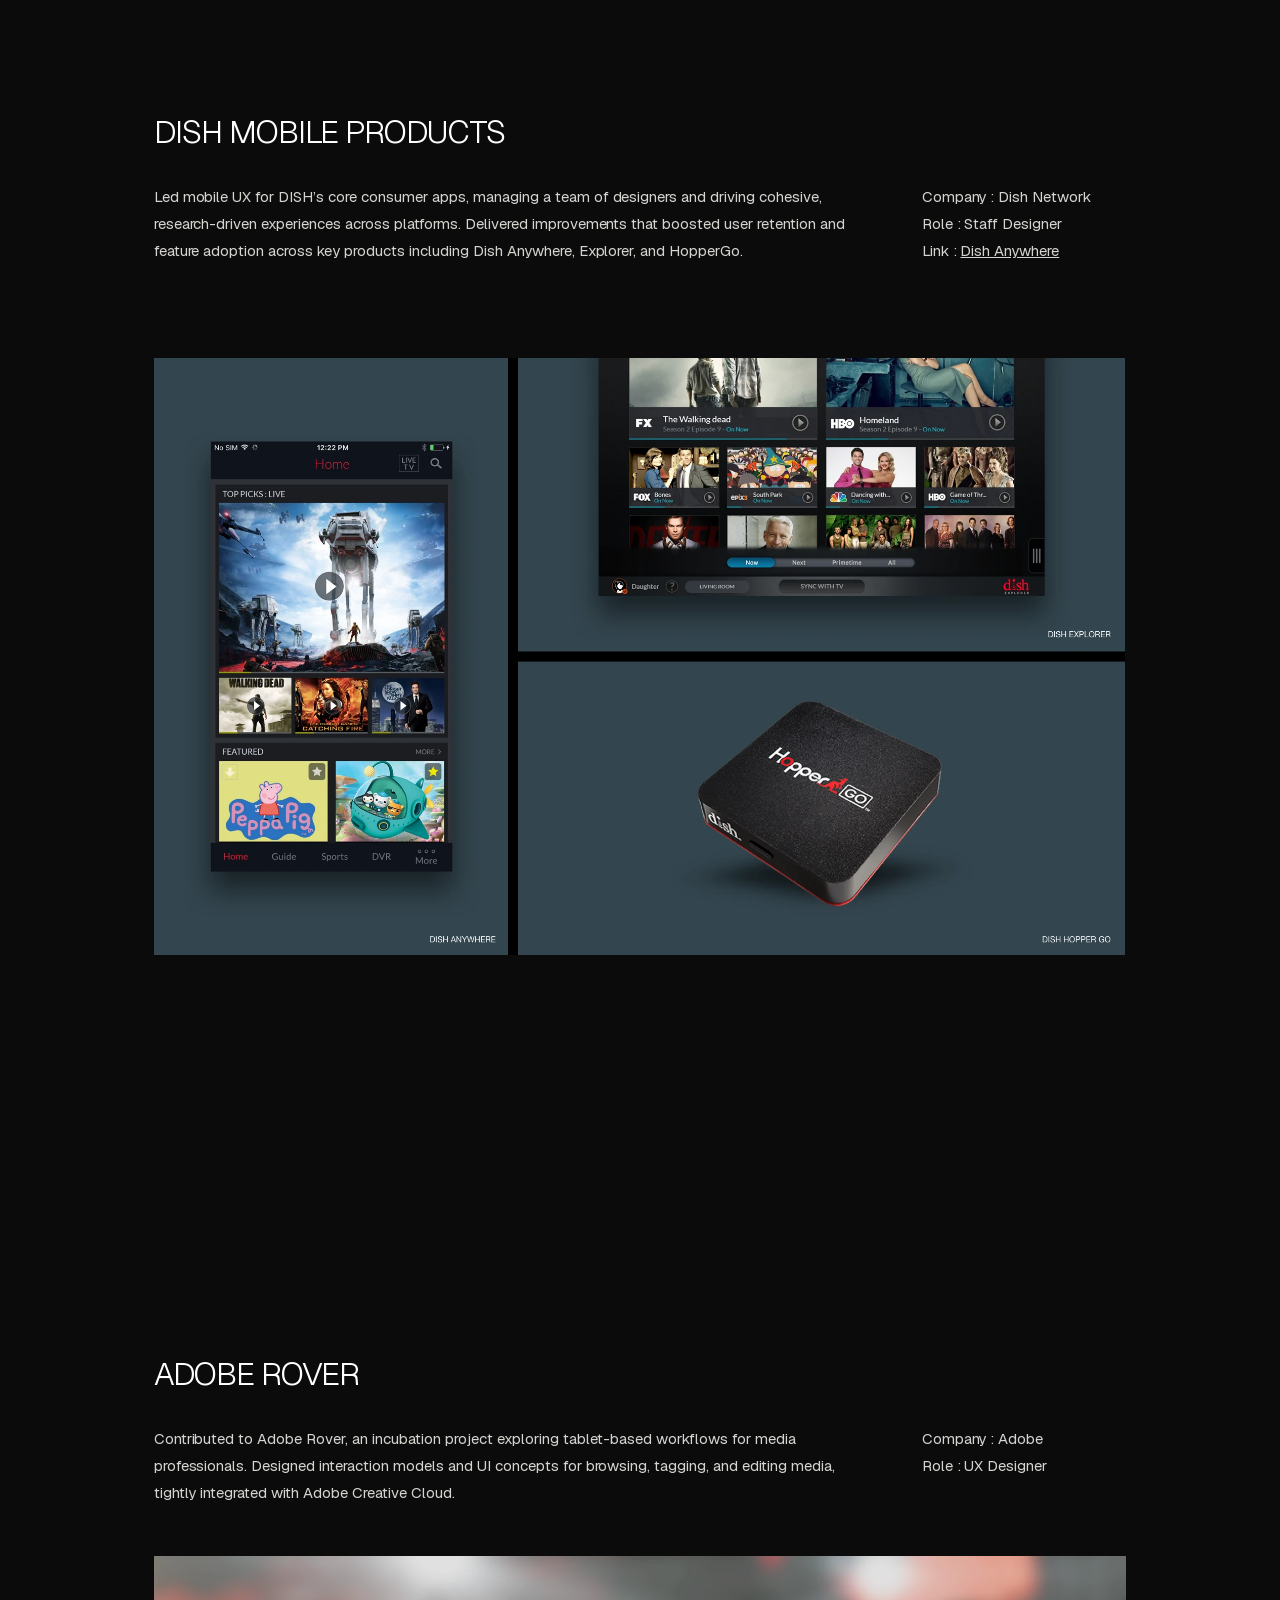
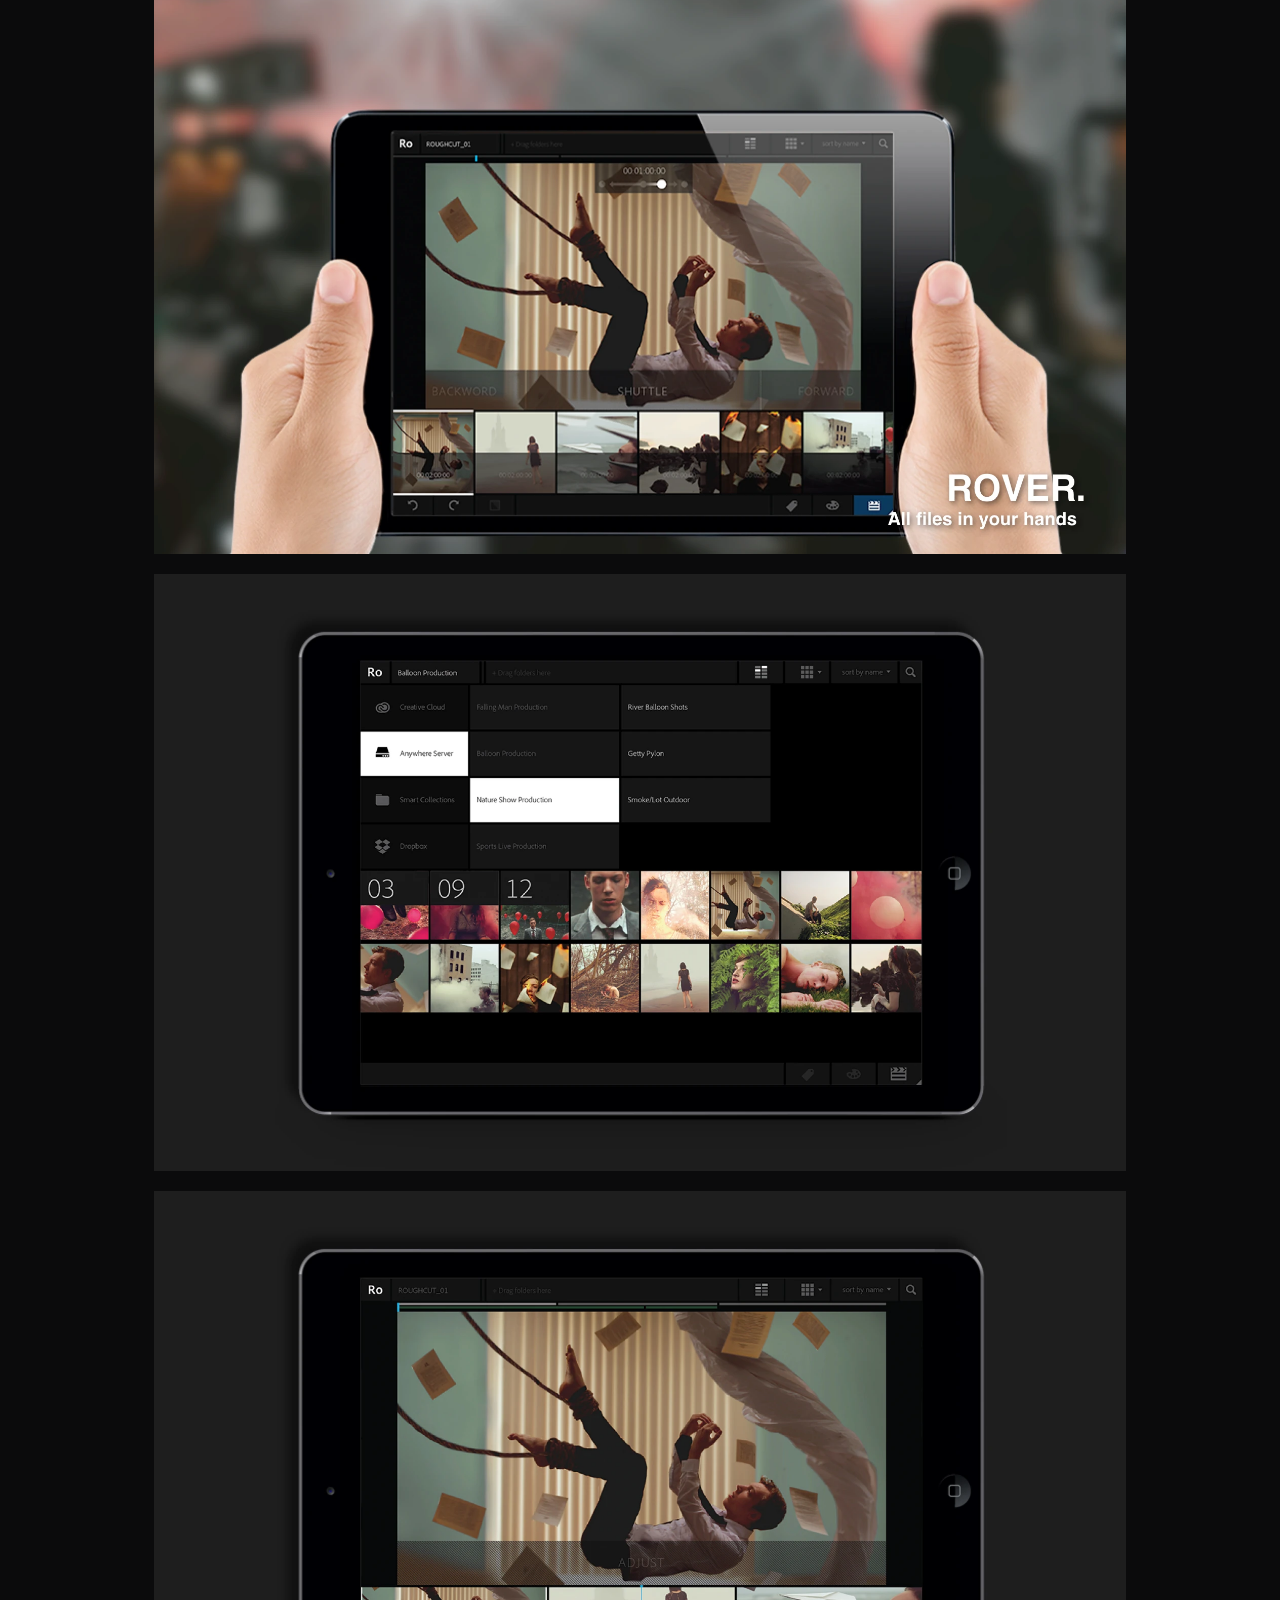
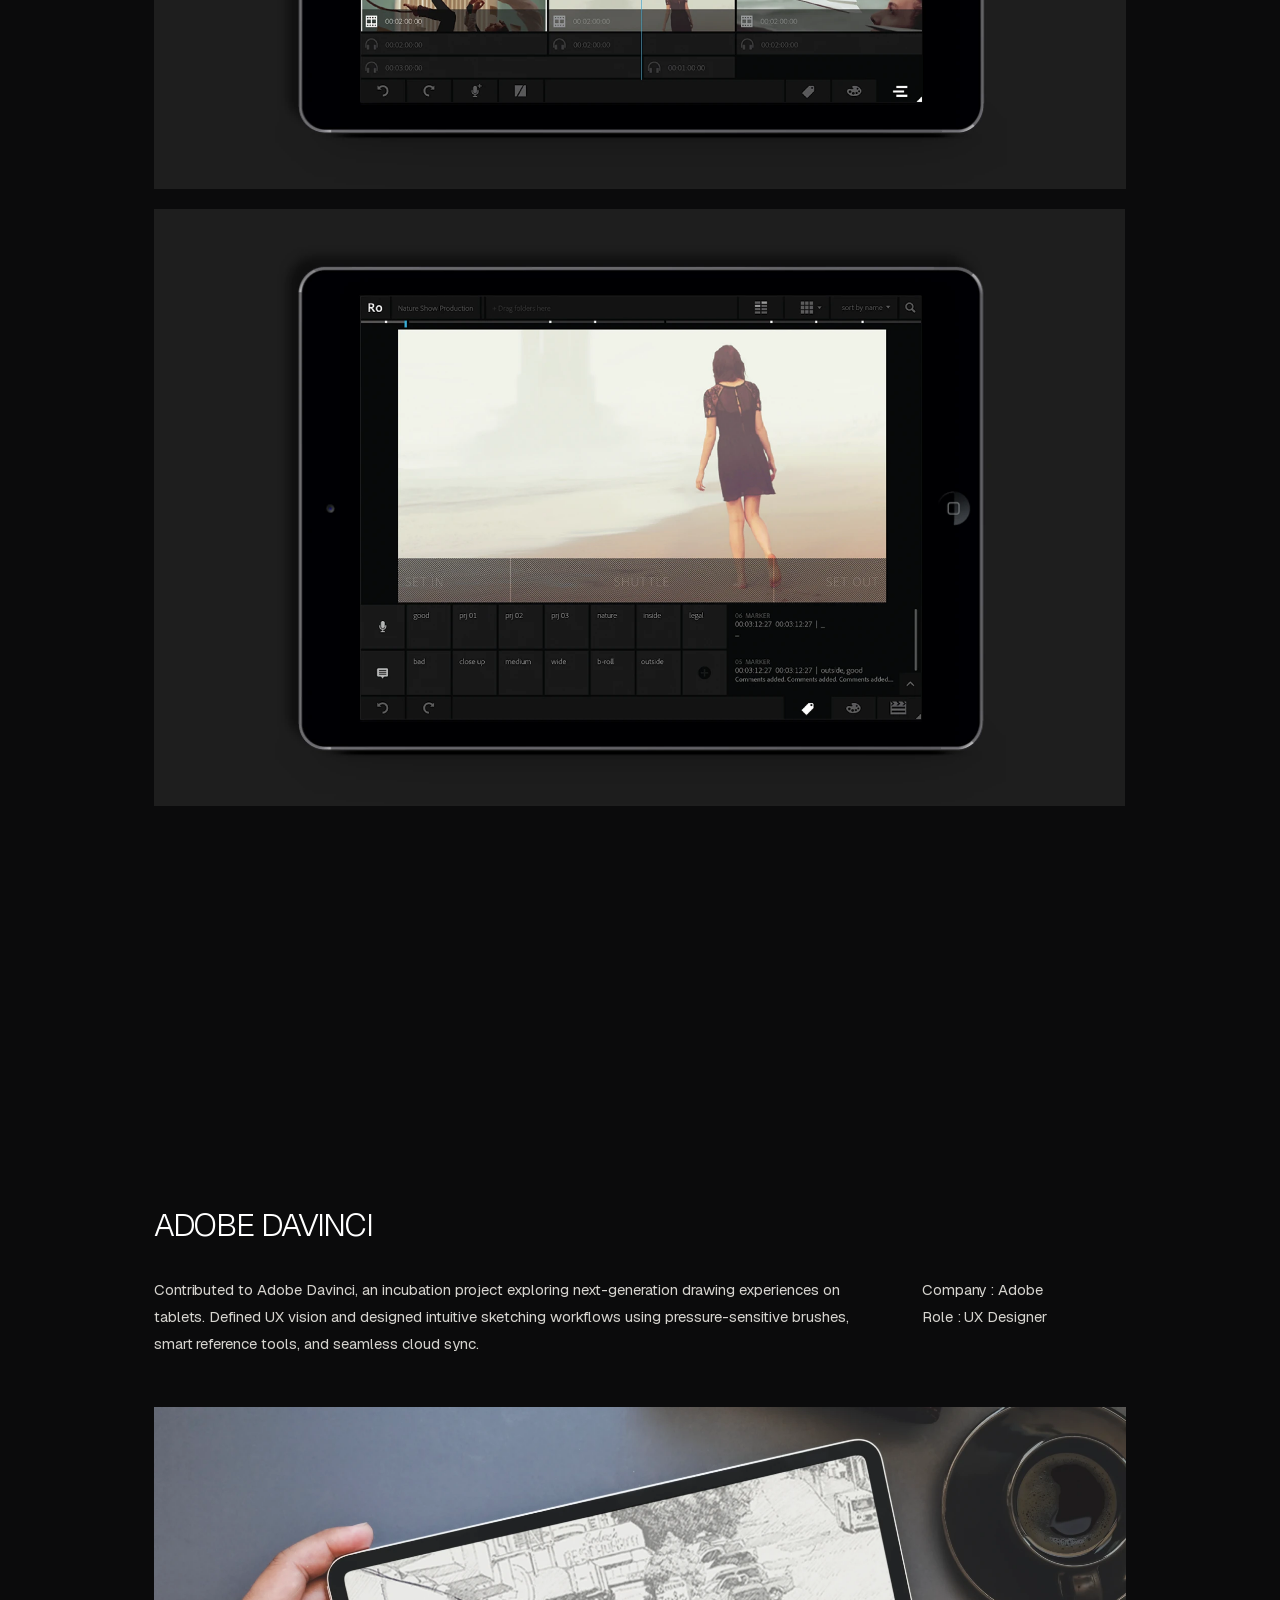
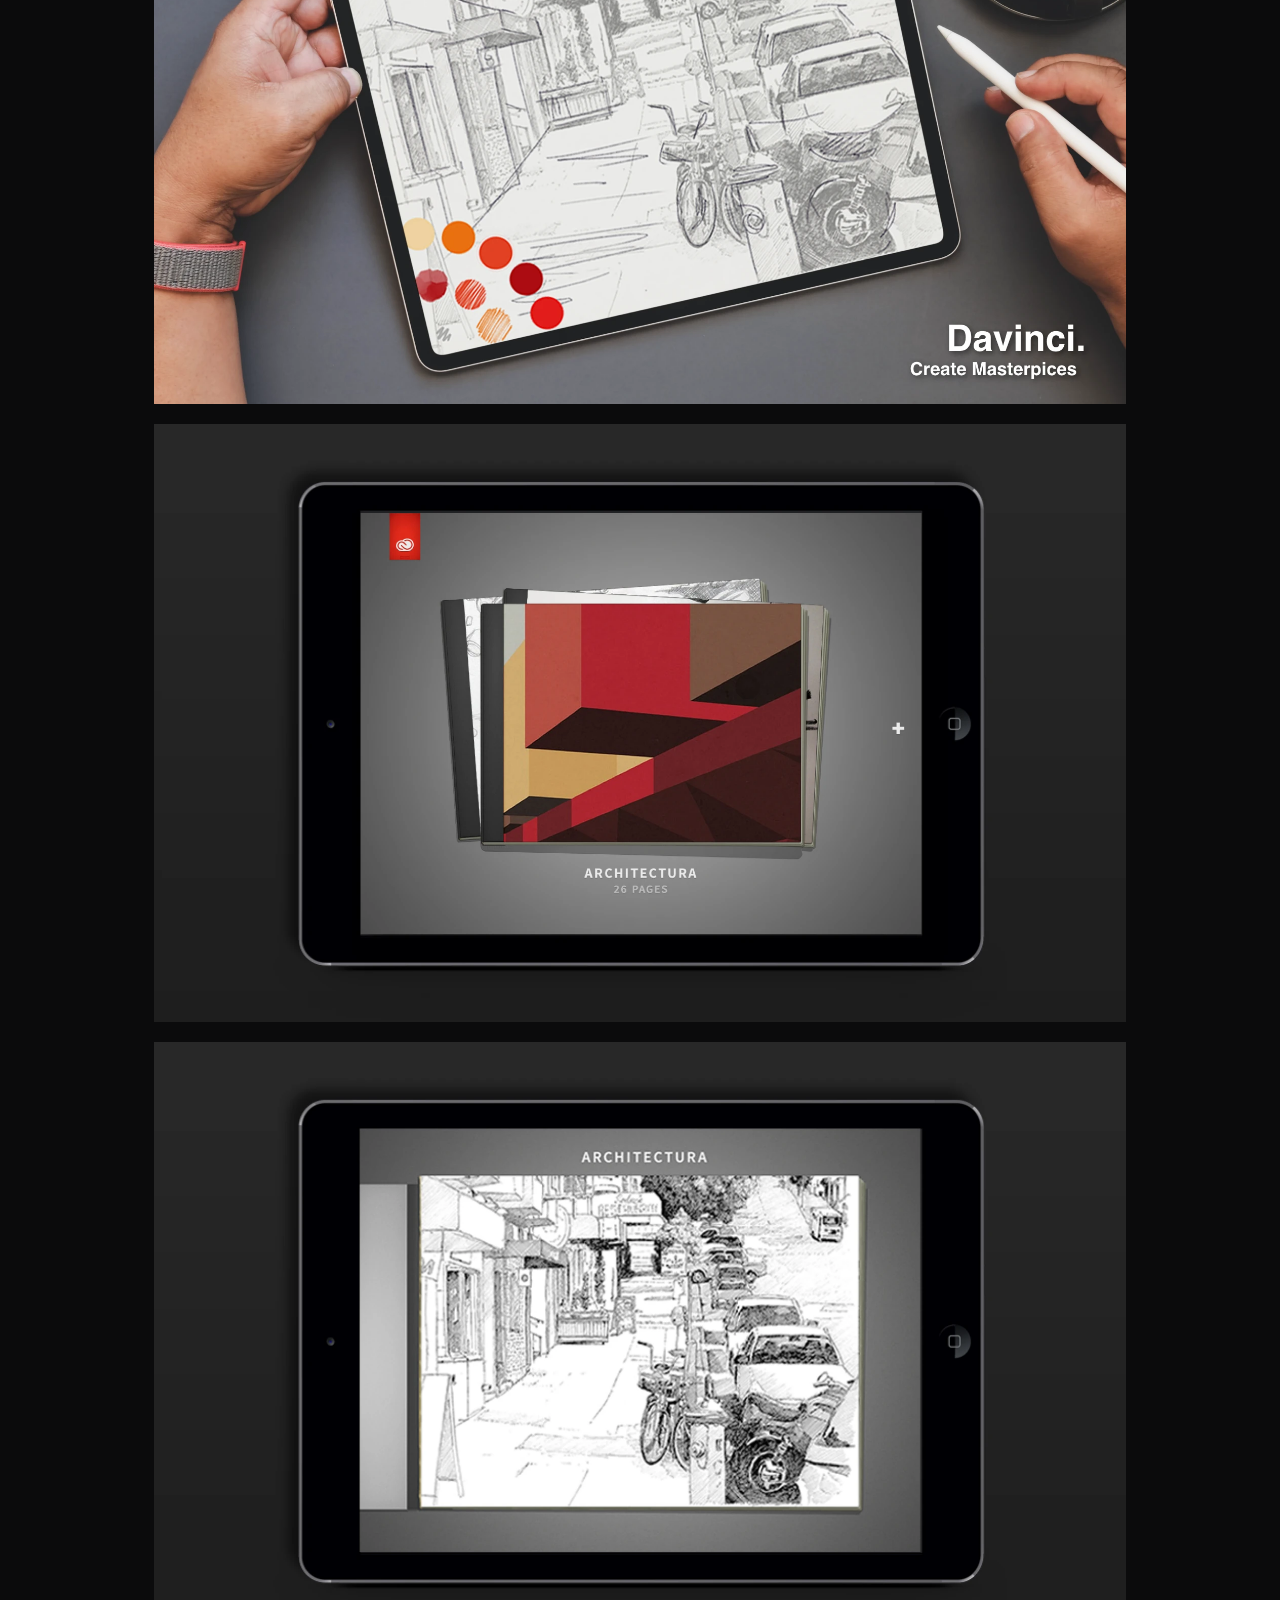
==== commit c907f710: "Home: dot nav labels stay red while fading Co-Authored-By: Claude Sonnet 5.5 <noreply@anthropic.com>" ====
--- a/index.html
+++ b/index.html
@@ -10,7 +10,7 @@
 <link rel="icon" href="favicon.png" type="image/png">
 <link rel="apple-touch-icon" href="favicon.png">
 <link rel="preload" href="fonts/Geist-latin.woff2" as="font" type="font/woff2" crossorigin>
-<link rel="stylesheet" href="style.css?v=1793898492">
+<link rel="stylesheet" href="style.css?v=1793899973">
 <!-- Google Analytics 4 -->
 <script async src="https://www.googletagmanager.com/gtag/js?id=G-1BYJC3YJBC"></script>
 <script>window.dataLayer=window.dataLayer||[];function gtag(){dataLayer.push(arguments)}gtag('js',new Date());gtag('config','G-1BYJC3YJBC');</script>
@@ -217,6 +217,6 @@
     <p>&#8203;</p>
   </div>
 </footer>
-<script src="site.js?v=1793898492"></script>
+<script src="site.js?v=1793899973"></script>
 </body>
 </html>
--- a/style.css
+++ b/style.css
@@ -52,8 +52,8 @@
 .dots a.on circle{fill:#fff}
 .dots a:hover circle{stroke:#ff0000}
 .dots a.on:hover circle{fill:#ff0000}
-.dots a span{position:absolute;right:27px;top:1.4px;font:12px/14px Arial,Helvetica,sans-serif;letter-spacing:0;color:#fff;opacity:0;visibility:hidden;transition:opacity .3s cubic-bezier(.23,1,.32,1),visibility .3s;white-space:nowrap}
-.dots a:hover span{opacity:1;visibility:visible;color:#ff0000}
+.dots a span{position:absolute;right:27px;top:1.4px;font:12px/14px Arial,Helvetica,sans-serif;letter-spacing:0;color:#ff0000;opacity:0;visibility:hidden;transition:opacity .3s cubic-bezier(.23,1,.32,1),visibility .3s;white-space:nowrap}
+.dots a:hover span{opacity:1;visibility:visible}
 
 /* ===== GENERATED LAYOUT: desktop (1001px 이상) ===== */
 @media screen and (min-width:1001px){
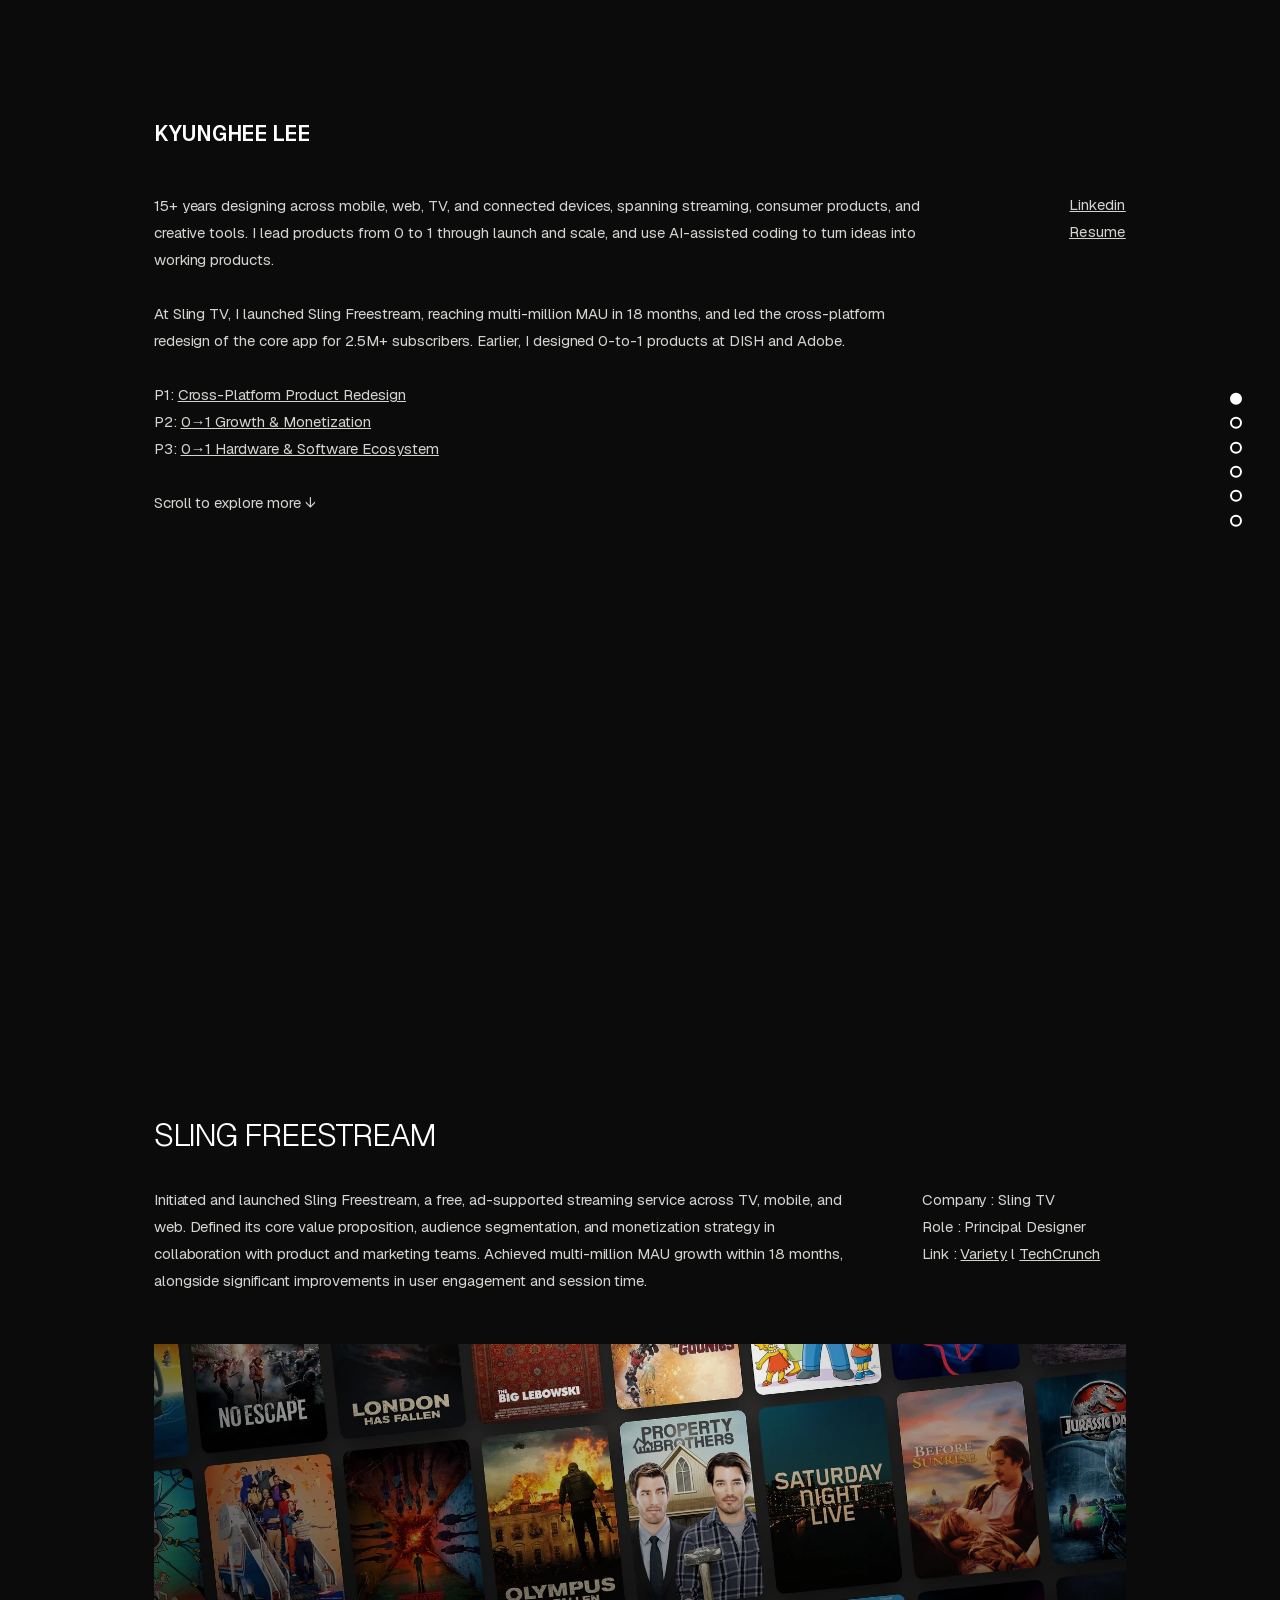
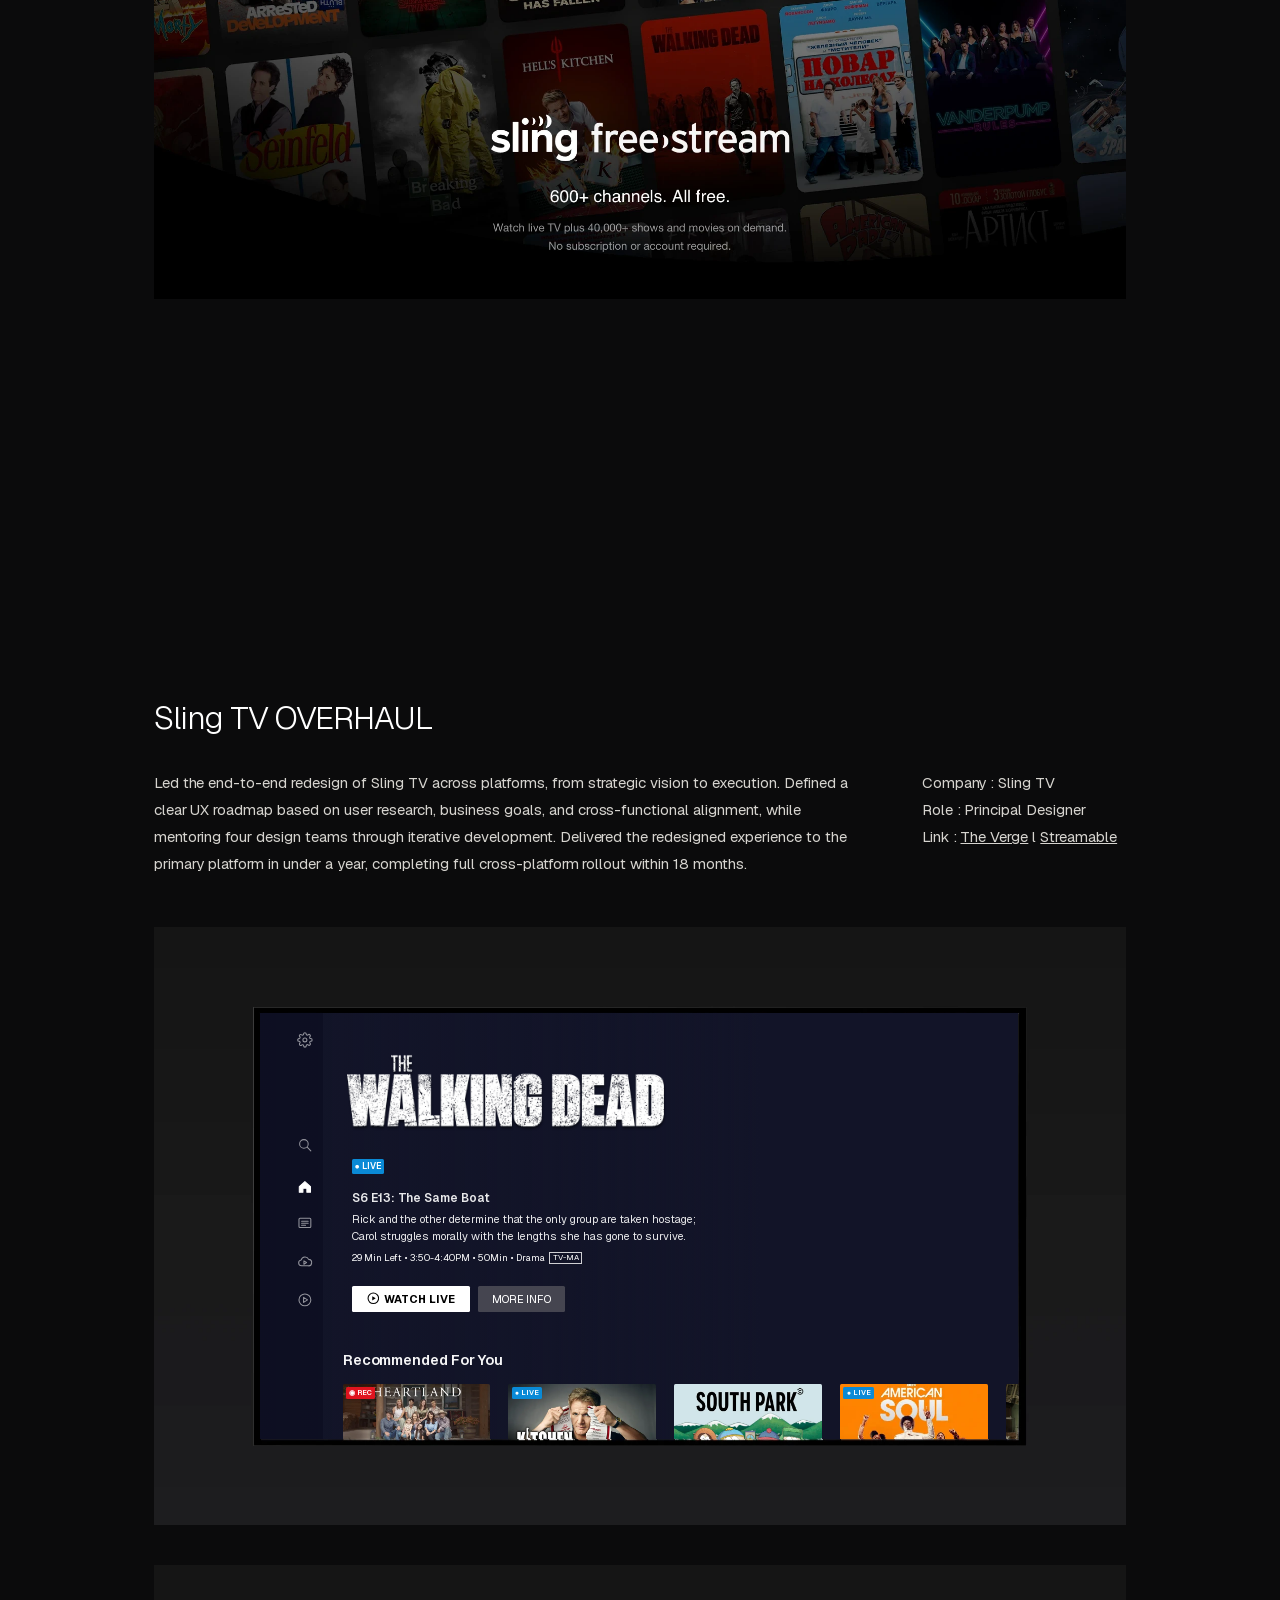
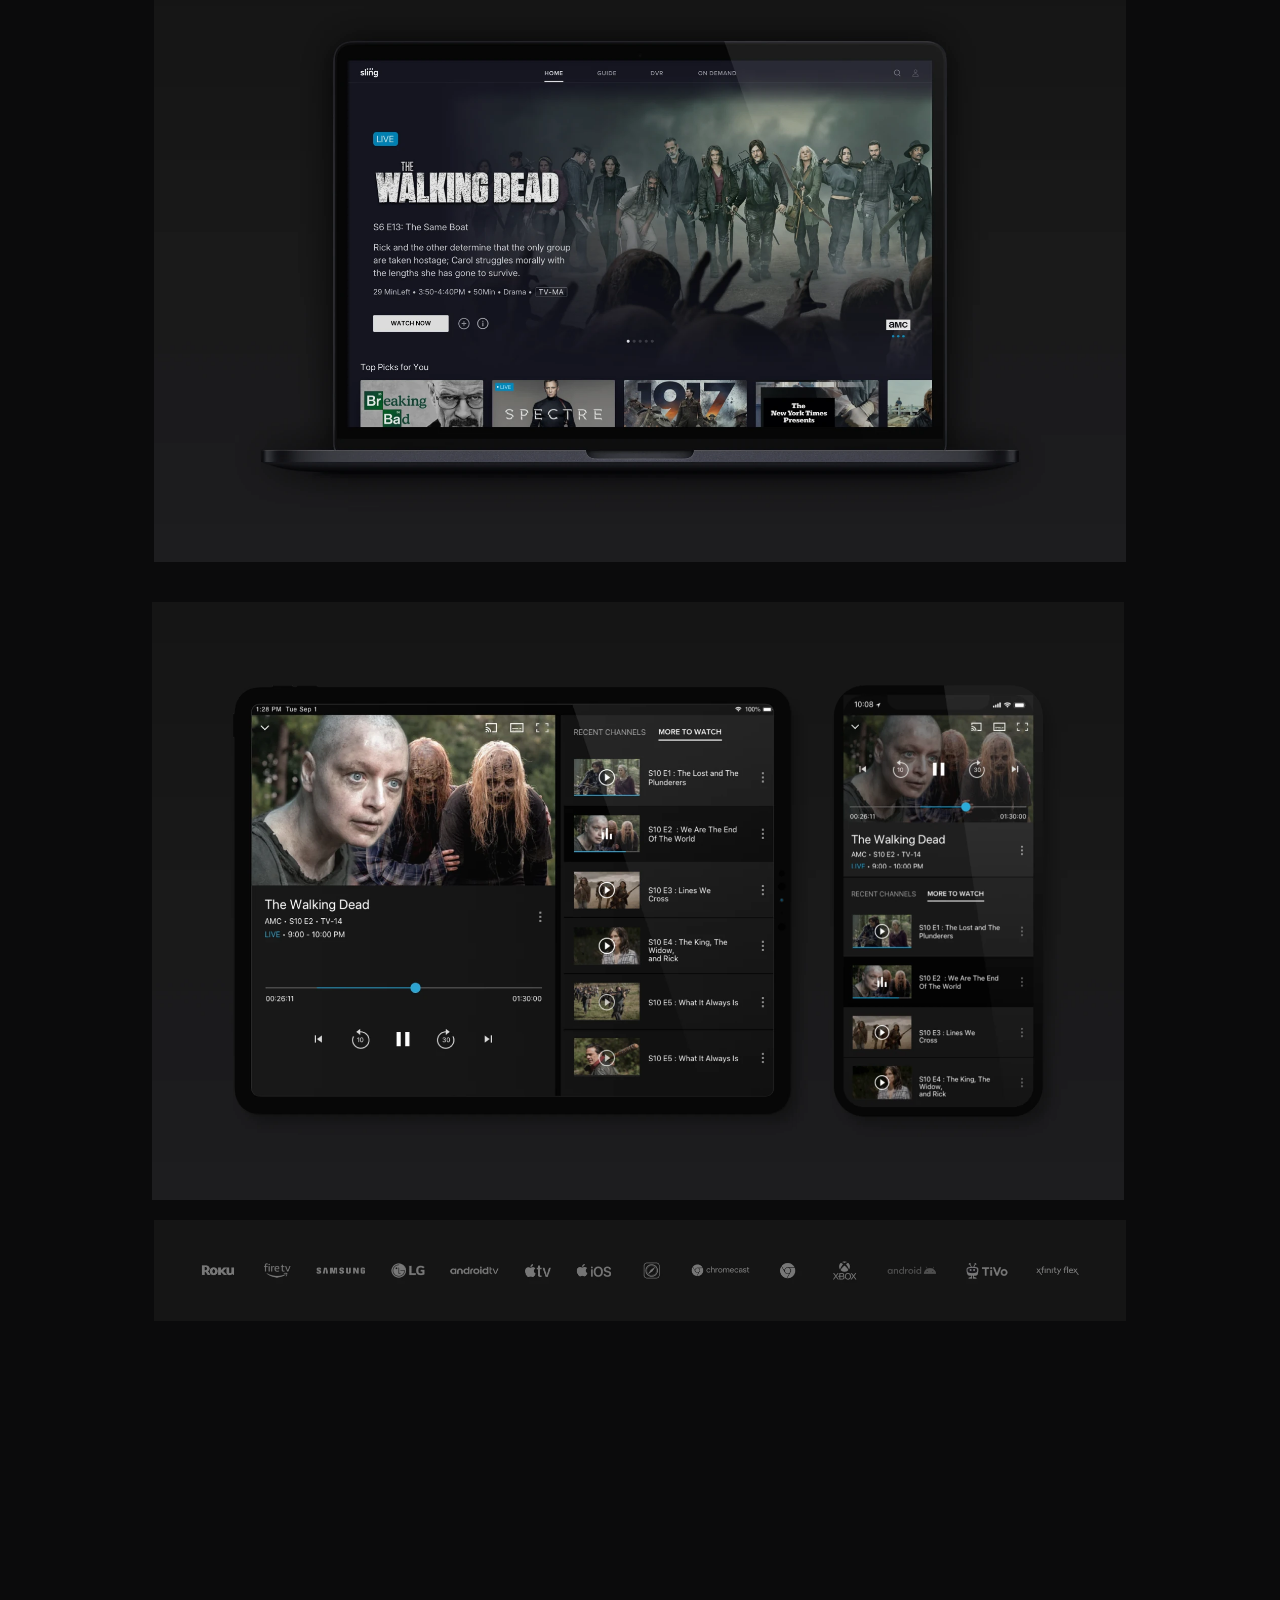
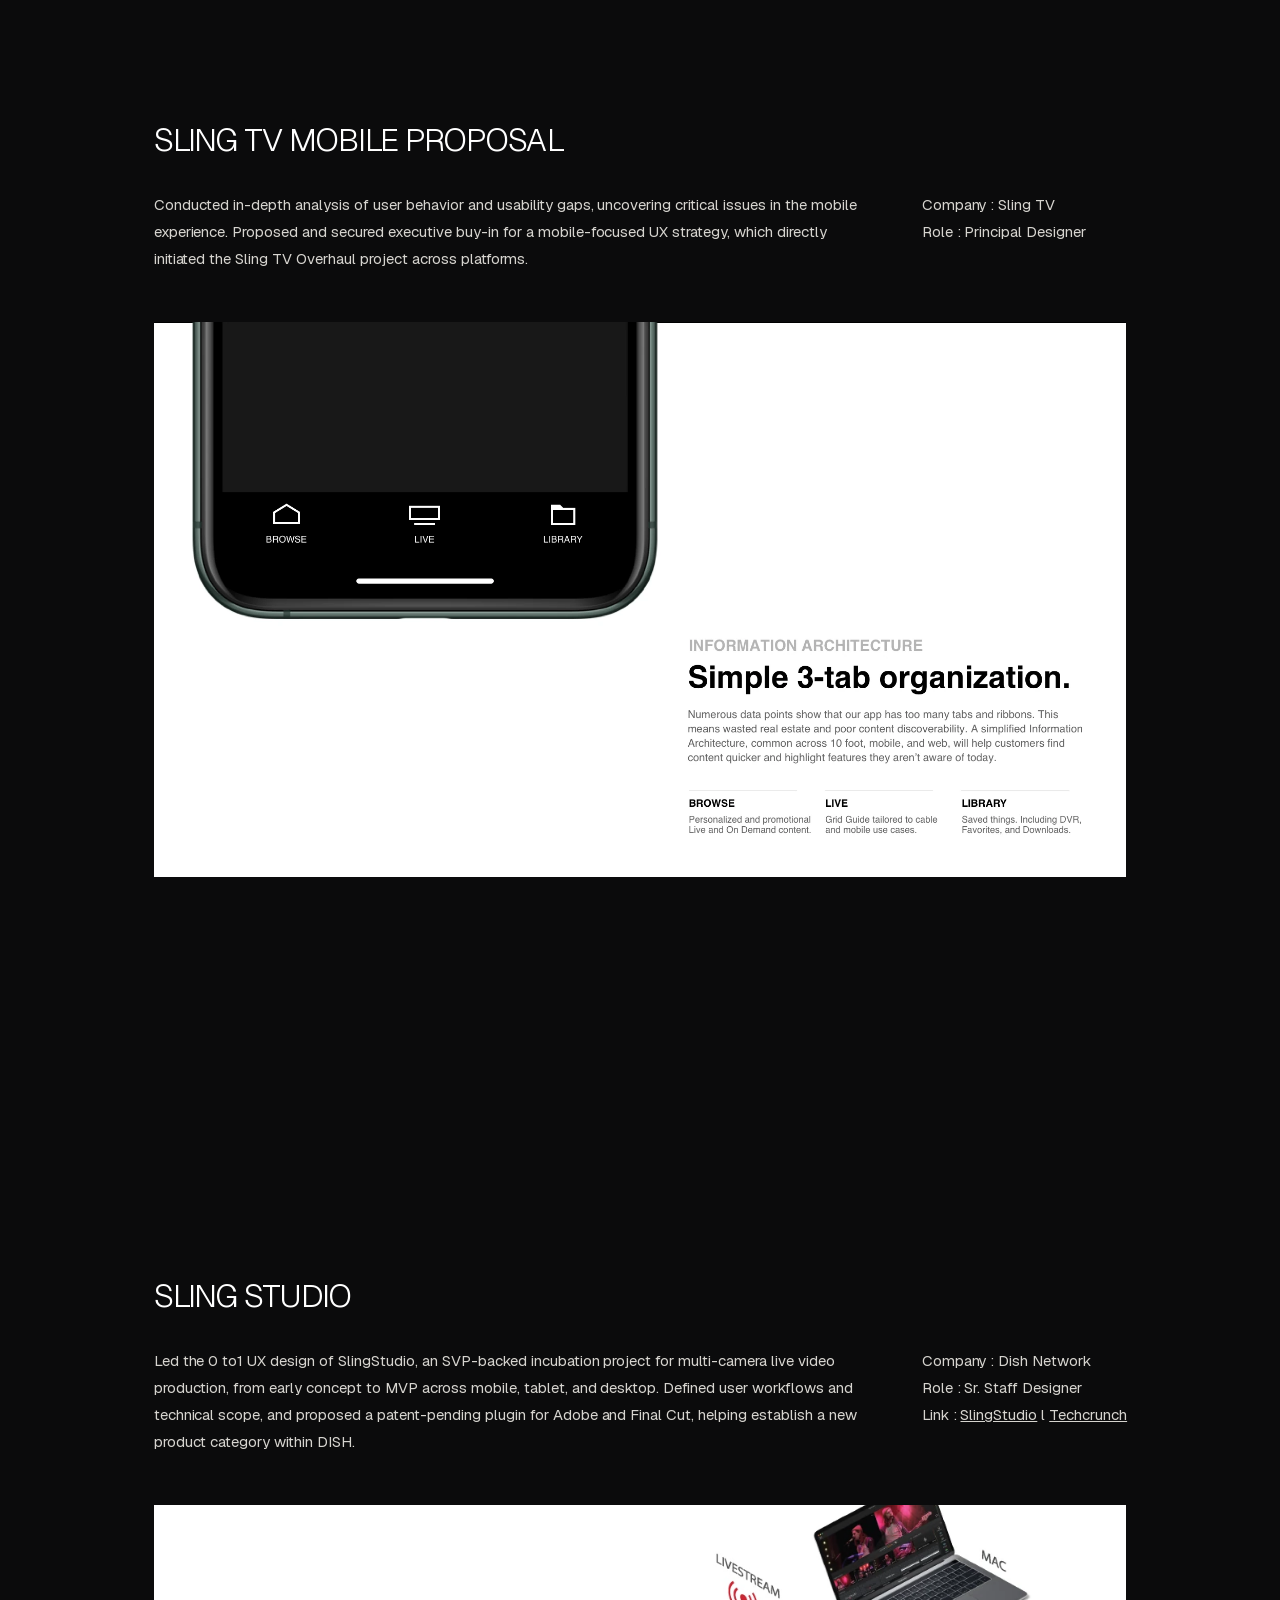
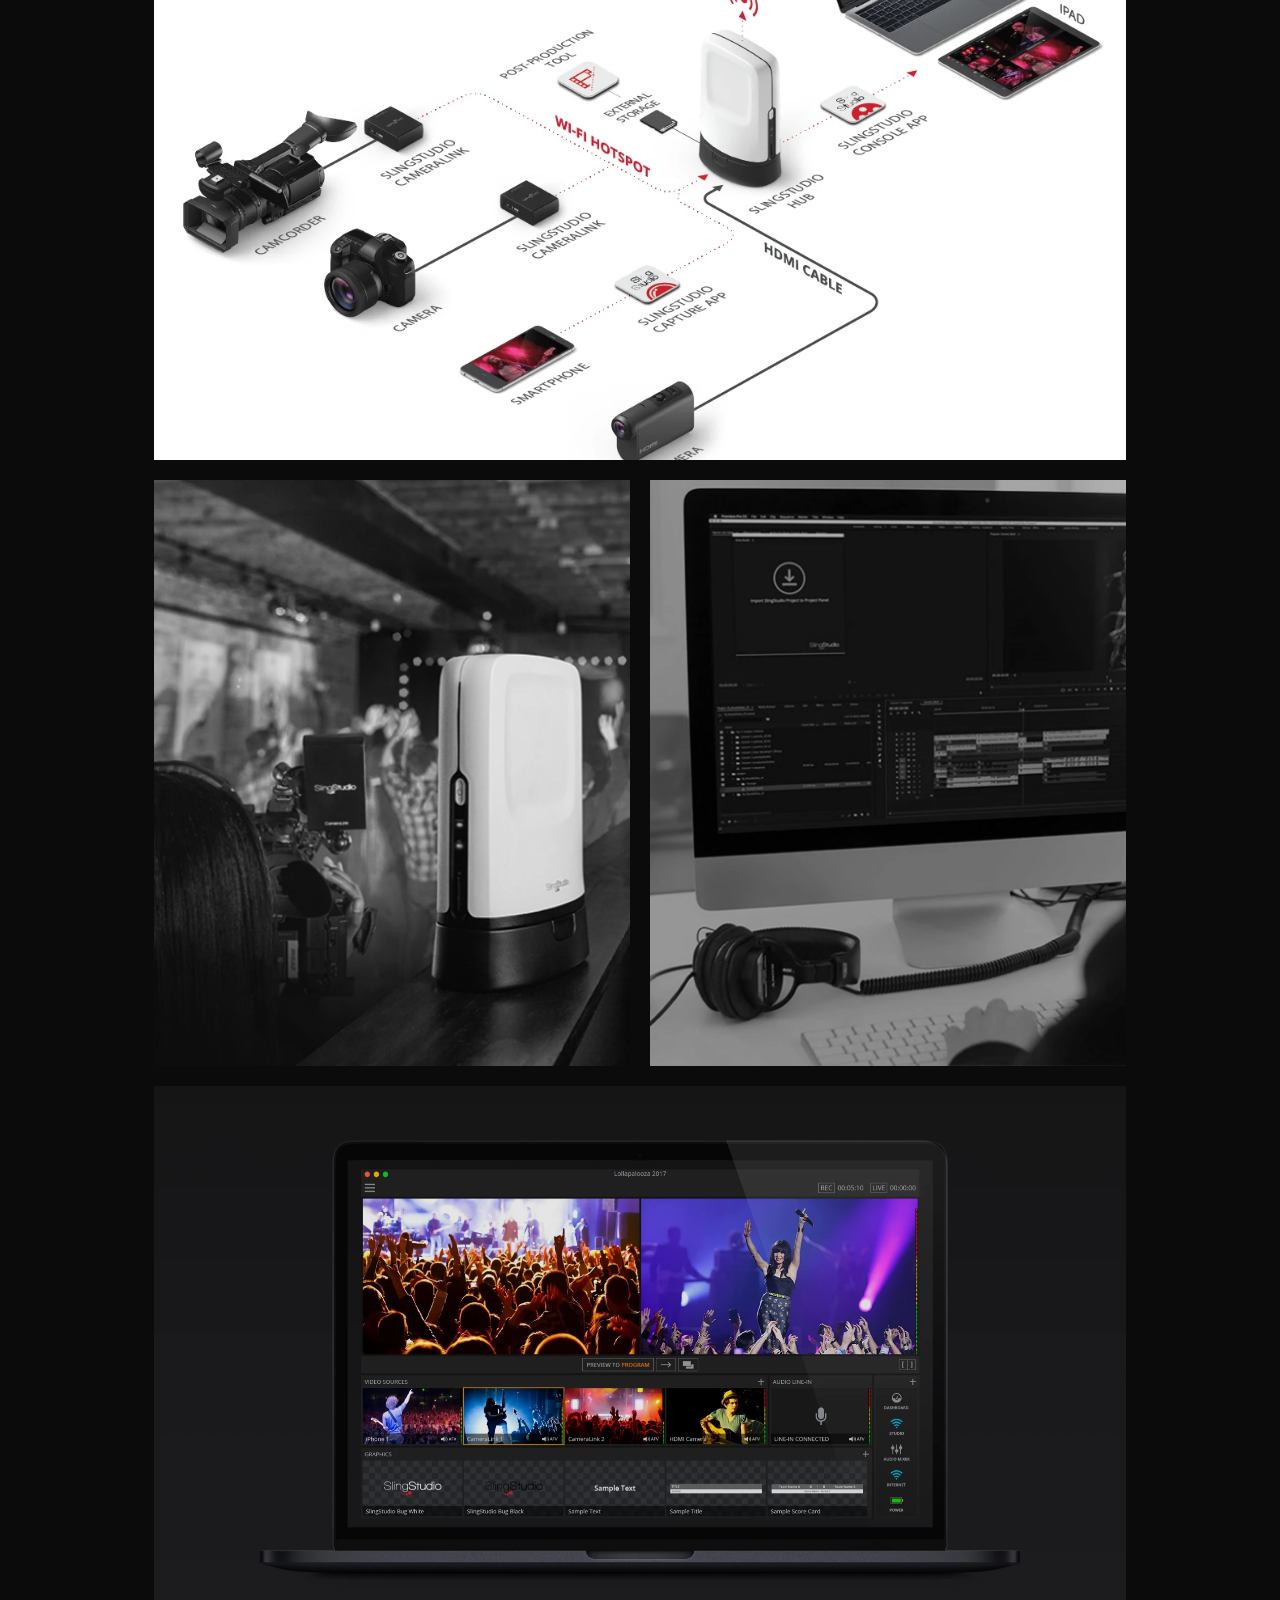
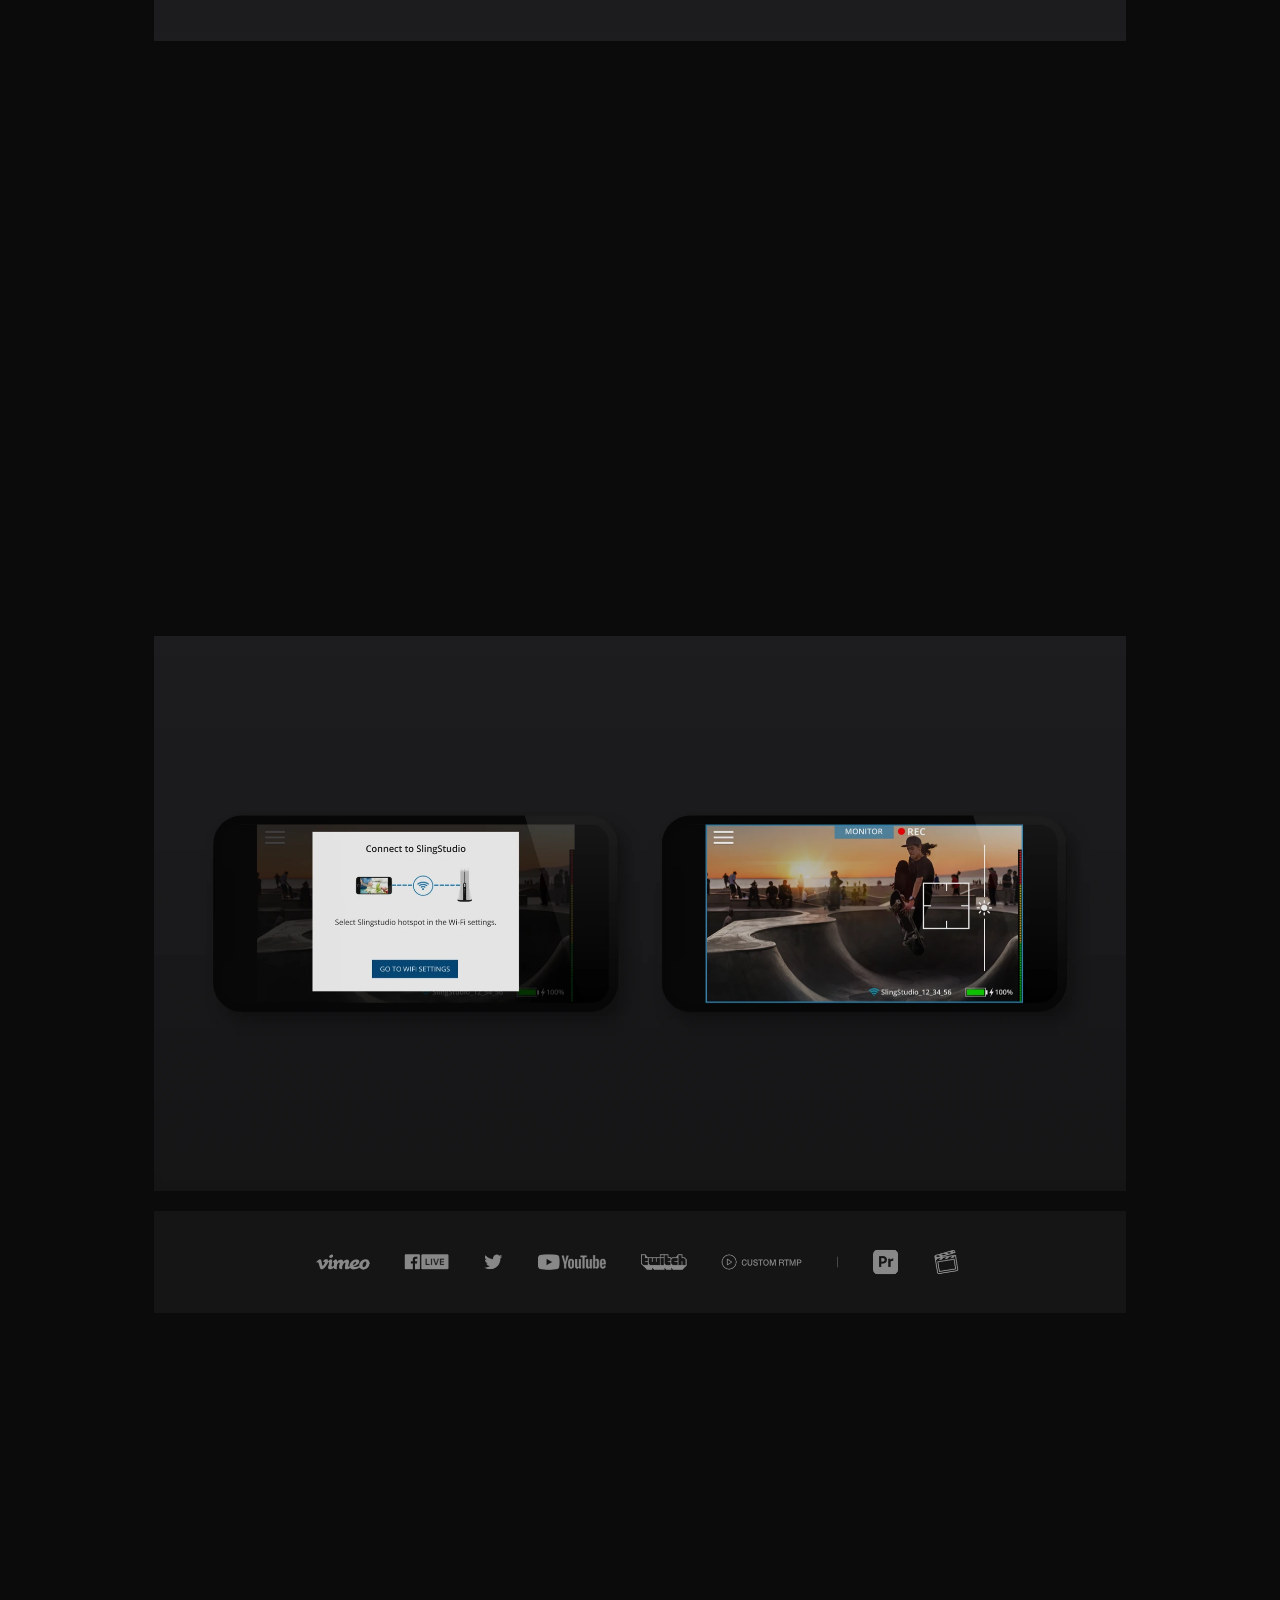
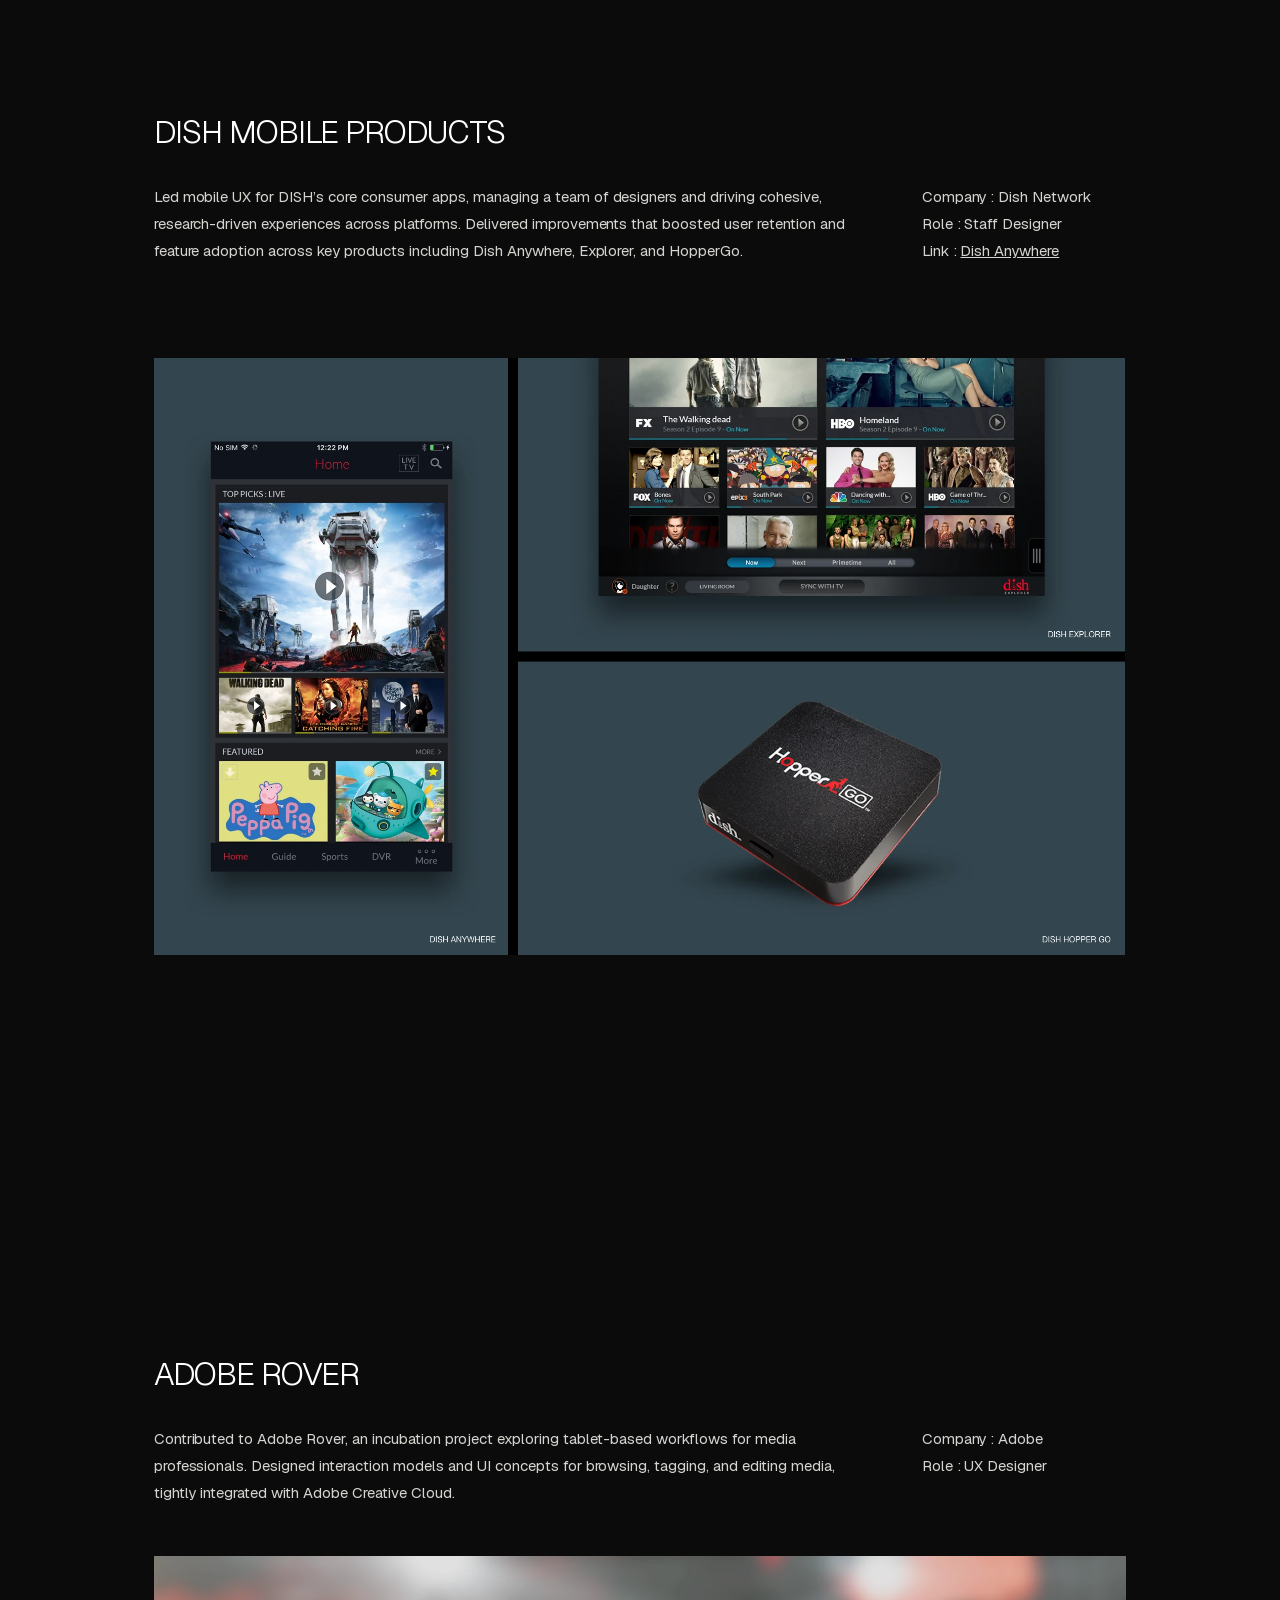
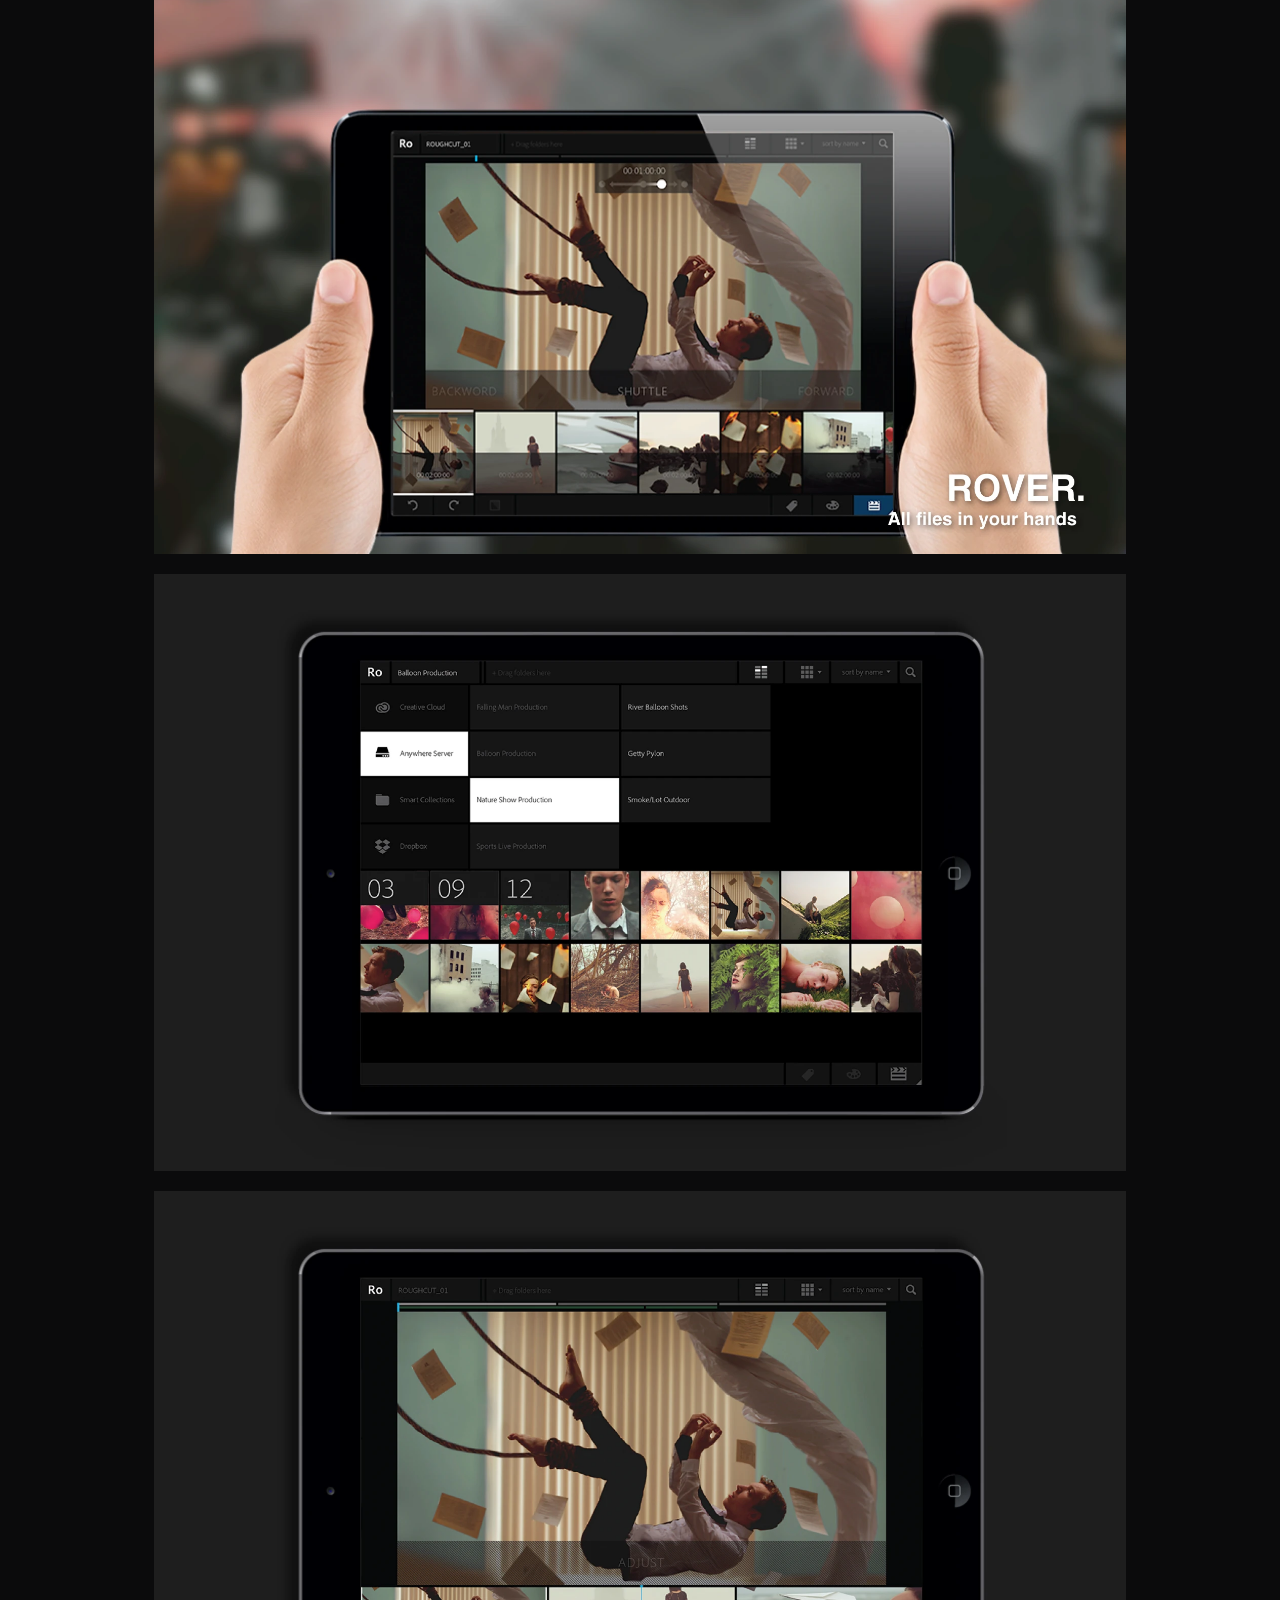
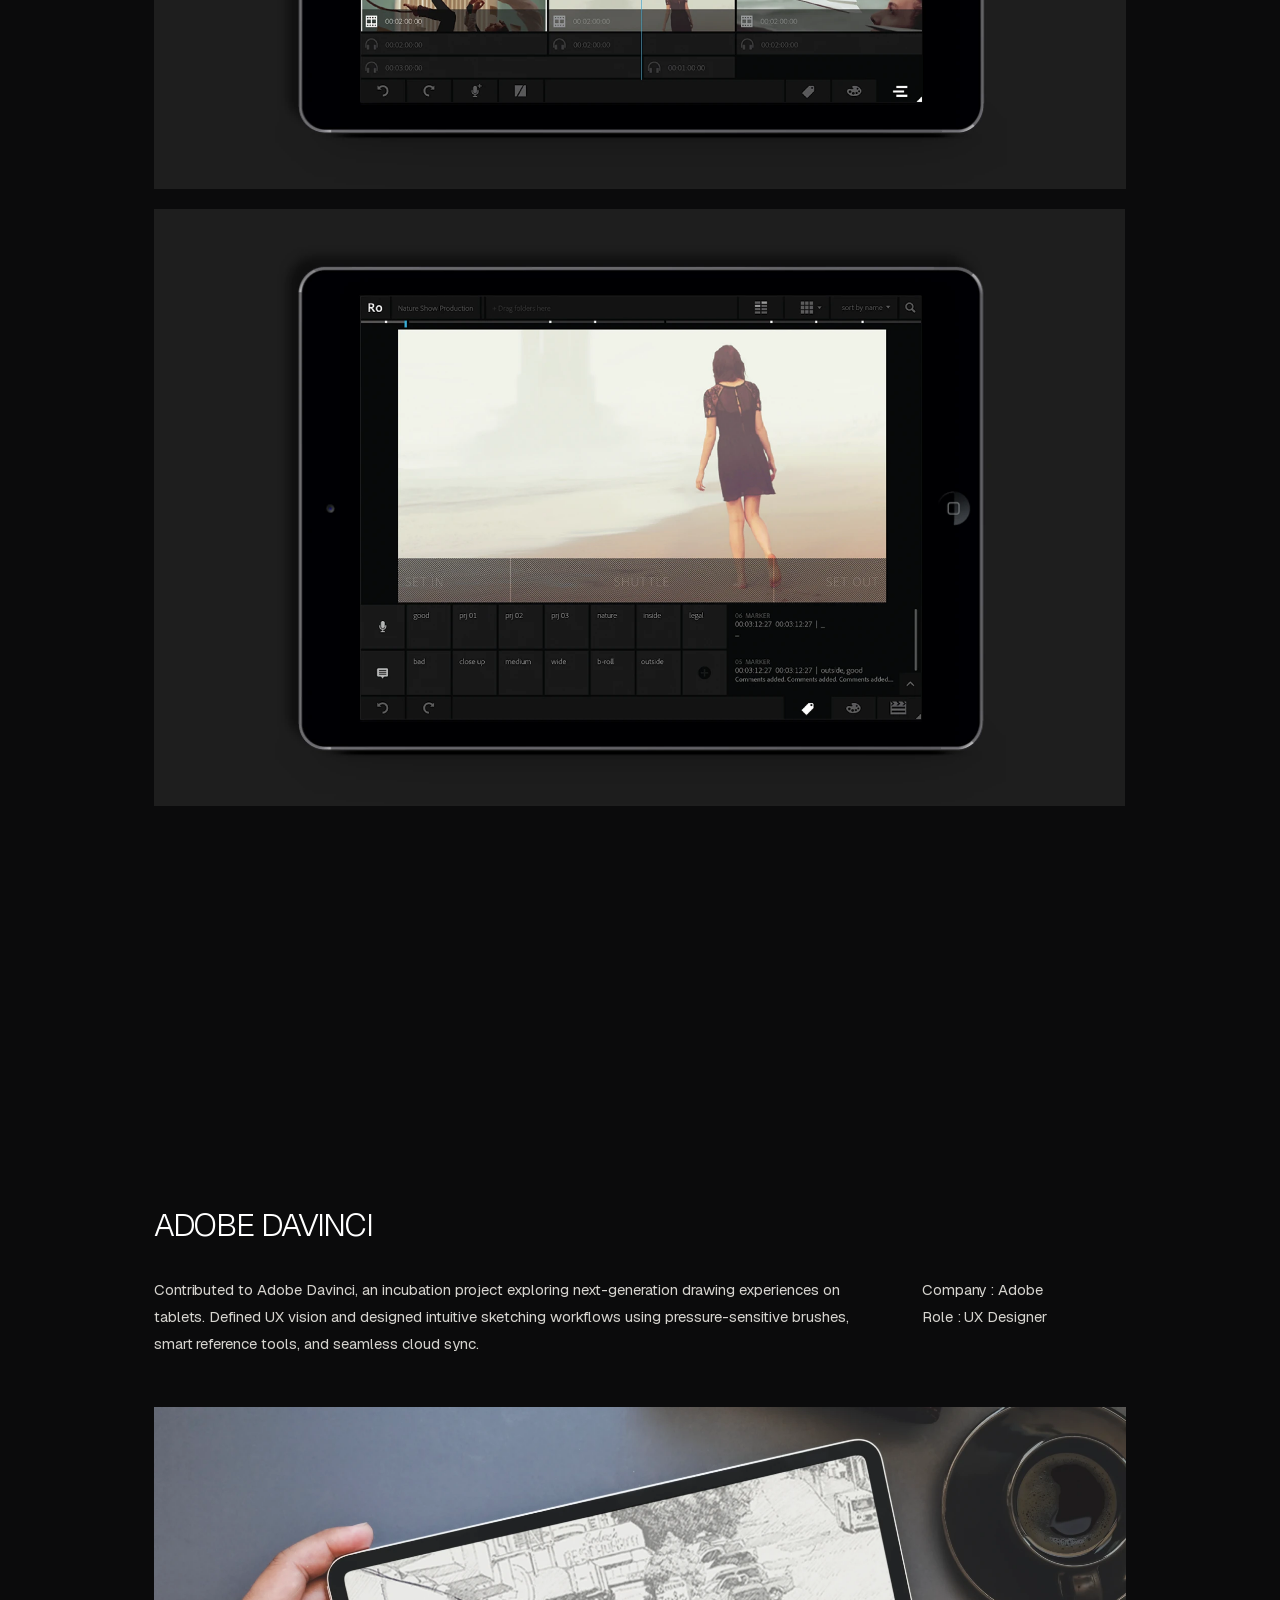
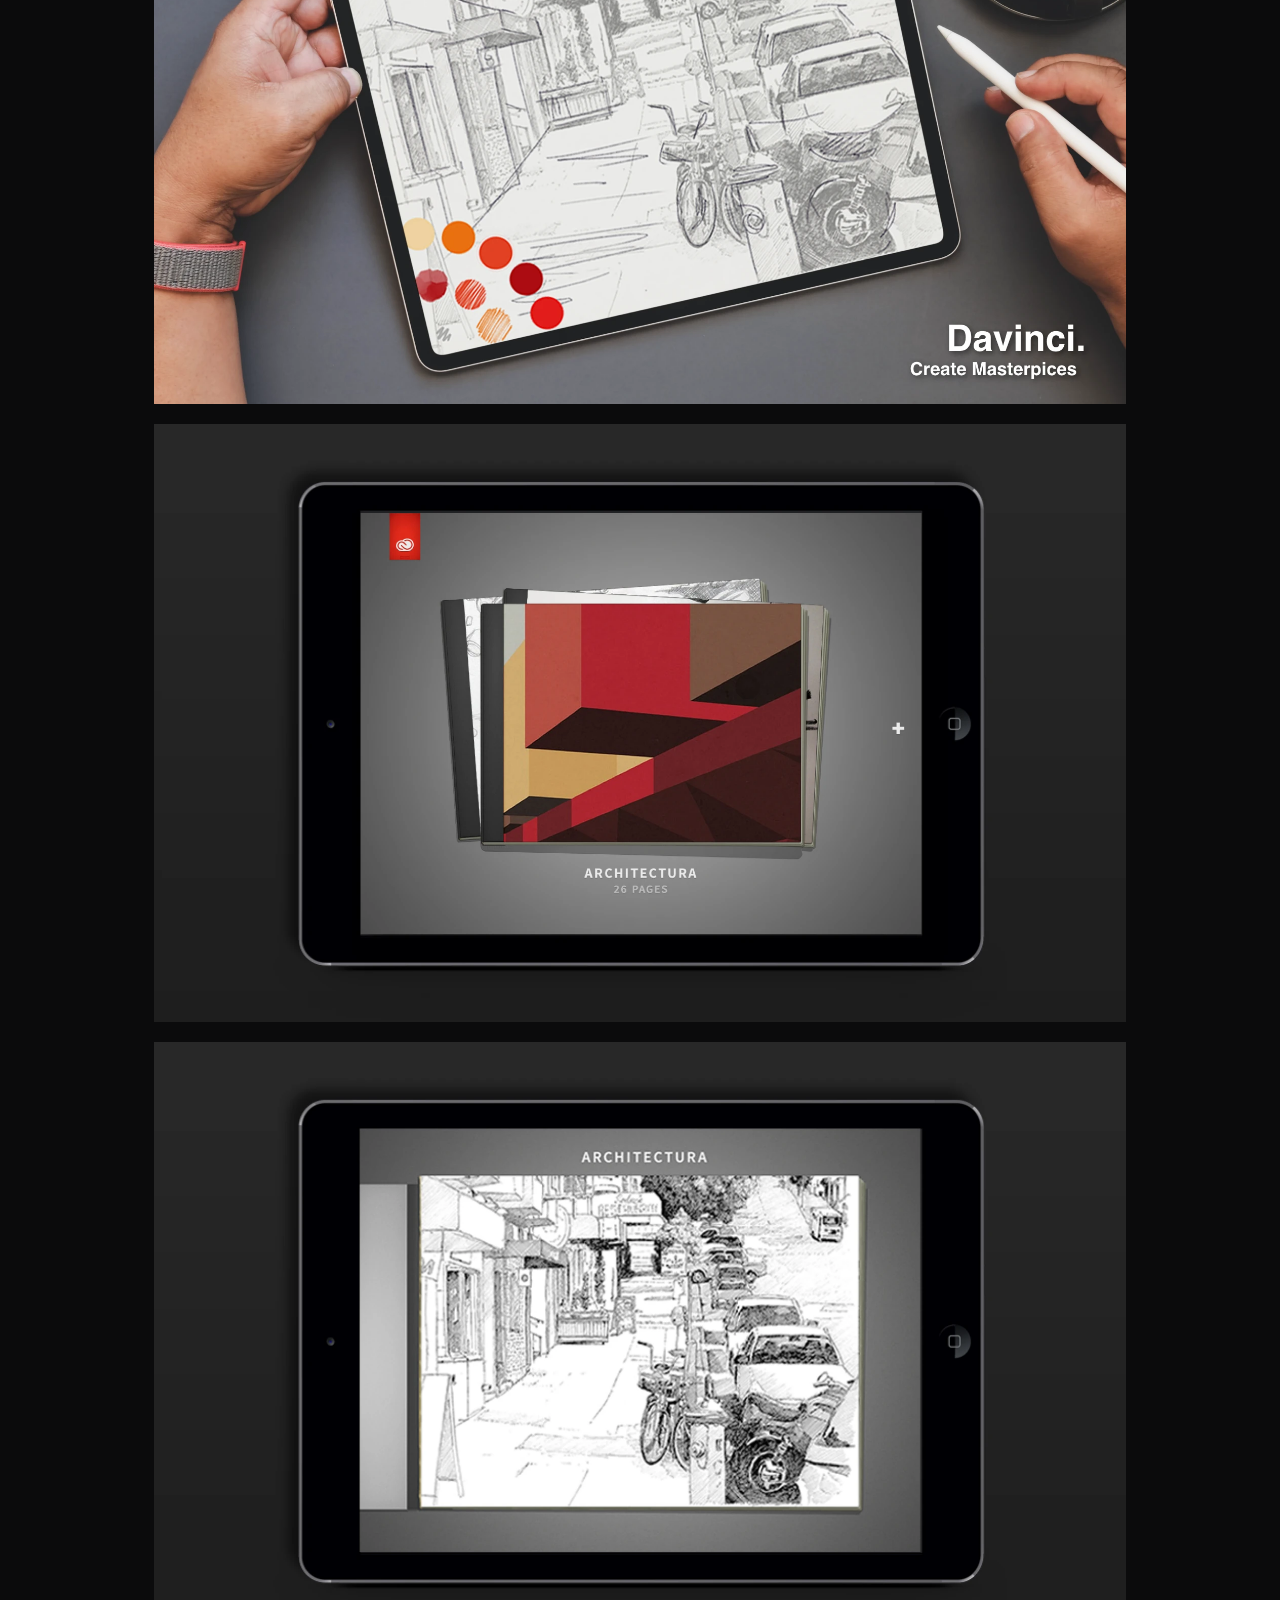
==== commit b840b4e8: "Home: dot nav back to white; Freestream: clean rounded Rent HD button image Co-Authored-By: Claude S" ====
--- a/index.html
+++ b/index.html
@@ -10,7 +10,7 @@
 <link rel="icon" href="favicon.png" type="image/png">
 <link rel="apple-touch-icon" href="favicon.png">
 <link rel="preload" href="fonts/Geist-latin.woff2" as="font" type="font/woff2" crossorigin>
-<link rel="stylesheet" href="style.css?v=1793899973">
+<link rel="stylesheet" href="style.css?v=1793901865">
 <!-- Google Analytics 4 -->
 <script async src="https://www.googletagmanager.com/gtag/js?id=G-1BYJC3YJBC"></script>
 <script>window.dataLayer=window.dataLayer||[];function gtag(){dataLayer.push(arguments)}gtag('js',new Date());gtag('config','G-1BYJC3YJBC');</script>
@@ -217,6 +217,6 @@
     <p>&#8203;</p>
   </div>
 </footer>
-<script src="site.js?v=1793899973"></script>
+<script src="site.js?v=1793901865"></script>
 </body>
 </html>
--- a/style.css
+++ b/style.css
@@ -48,11 +48,9 @@
 .dots{position:fixed;z-index:10;right:3vw;top:calc(50vh + 9.75px);transform:translateY(-50%);display:flex;flex-direction:column;align-items:flex-end;gap:7.5px}
 .dots a{position:relative;display:block;height:16.8px;text-decoration:none;color:#fff;line-height:0;padding-top:2.4px}
 .dots svg{display:block;width:12px;height:12px;overflow:visible}
-.dots circle{fill:transparent;stroke:#fff;stroke-width:4;transition:fill .25s,stroke .25s}
+.dots circle{fill:transparent;stroke:#fff;stroke-width:4;transition:fill .25s}
 .dots a.on circle{fill:#fff}
-.dots a:hover circle{stroke:#ff0000}
-.dots a.on:hover circle{fill:#ff0000}
-.dots a span{position:absolute;right:27px;top:1.4px;font:12px/14px Arial,Helvetica,sans-serif;letter-spacing:0;color:#ff0000;opacity:0;visibility:hidden;transition:opacity .3s cubic-bezier(.23,1,.32,1),visibility .3s;white-space:nowrap}
+.dots a span{position:absolute;right:27px;top:1.4px;font:12px/14px Arial,Helvetica,sans-serif;letter-spacing:0;color:#fff;opacity:0;visibility:hidden;transition:opacity .3s cubic-bezier(.23,1,.32,1),visibility .3s;white-space:nowrap}
 .dots a:hover span{opacity:1;visibility:visible}
 
 /* ===== GENERATED LAYOUT: desktop (1001px 이상) ===== */
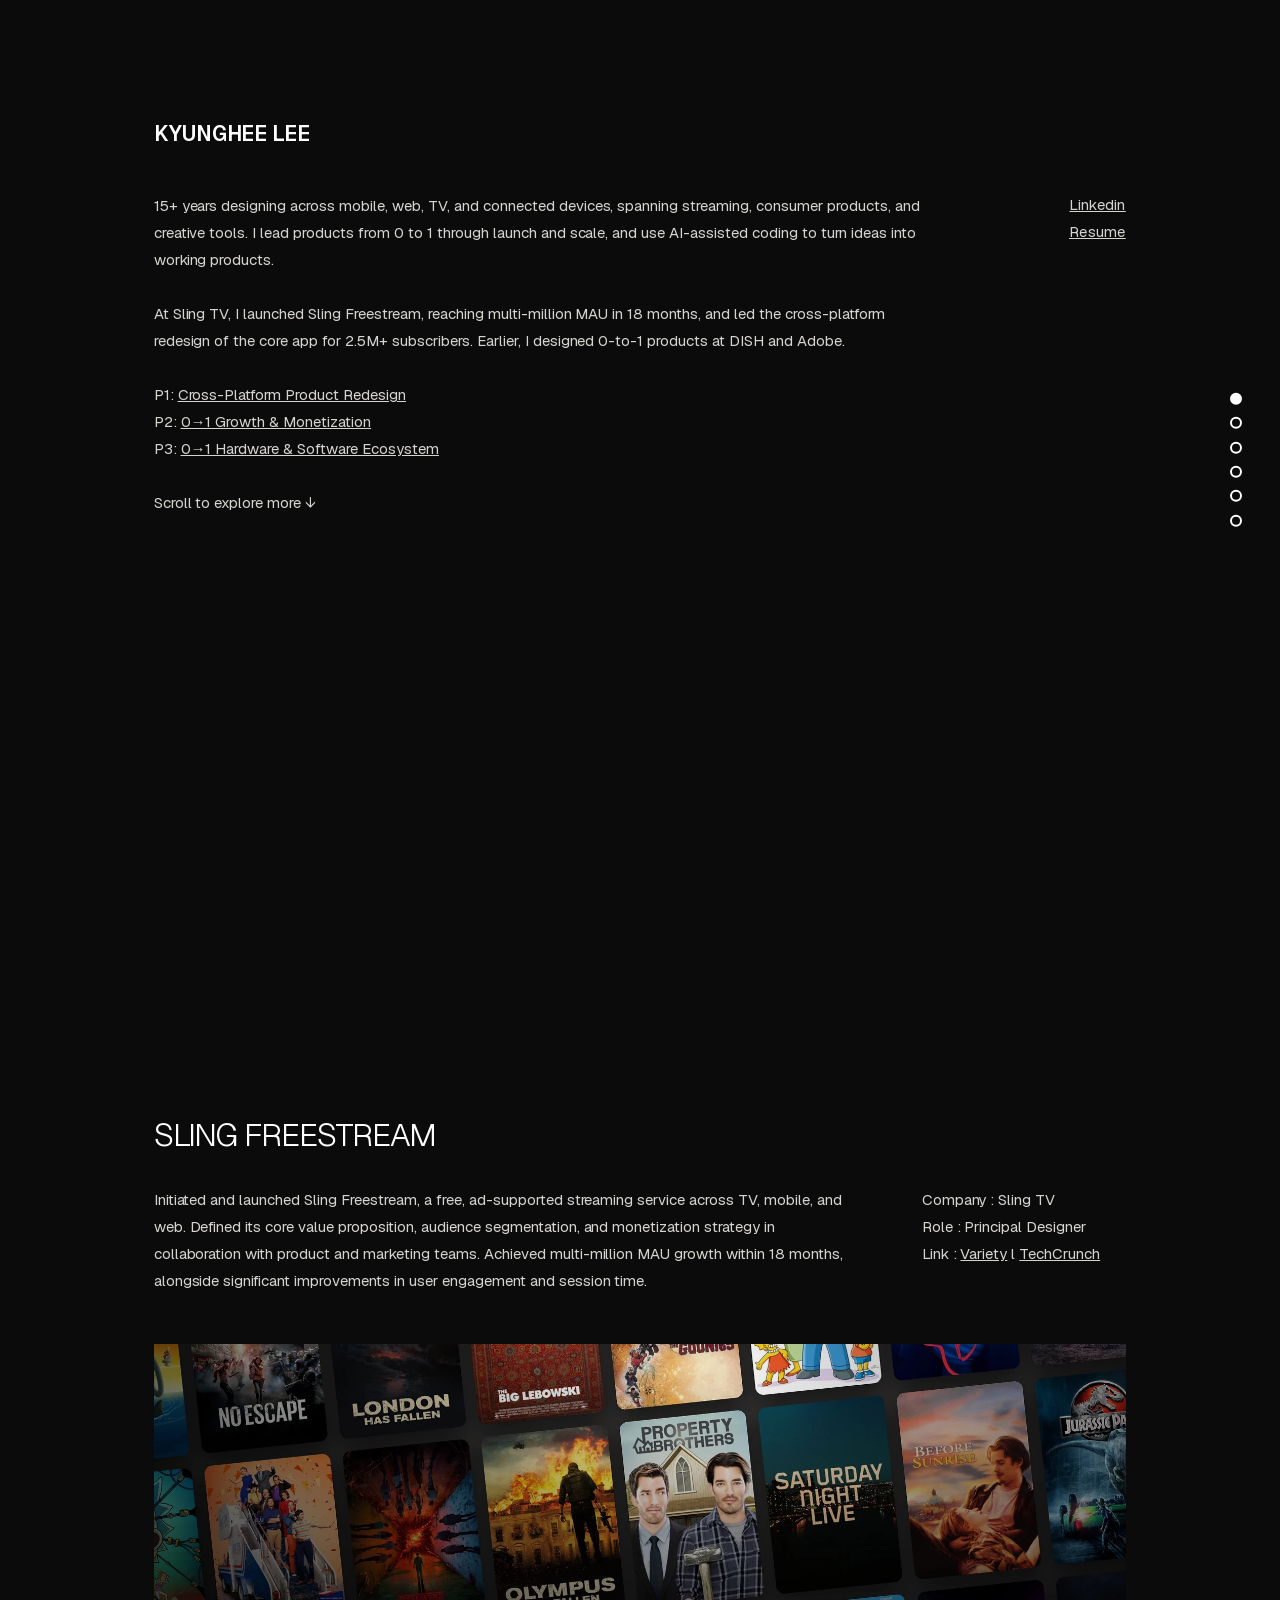
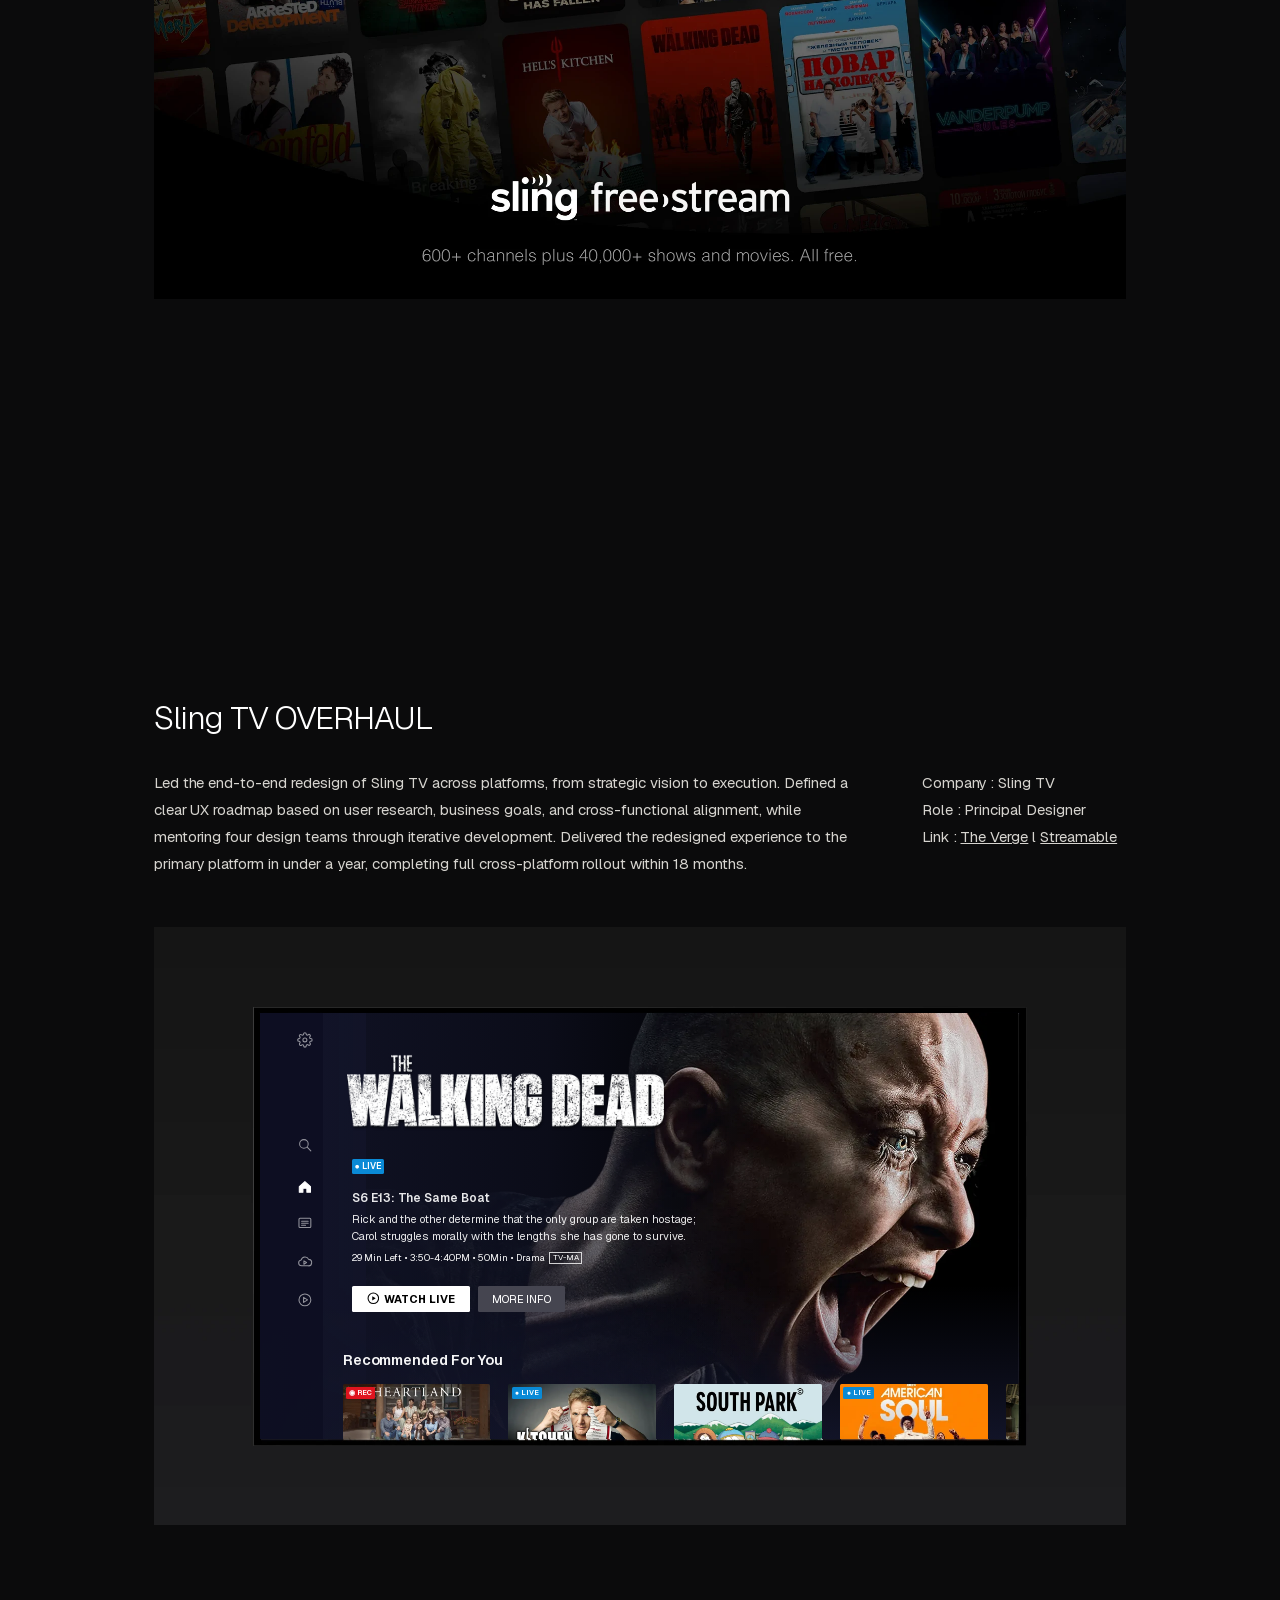
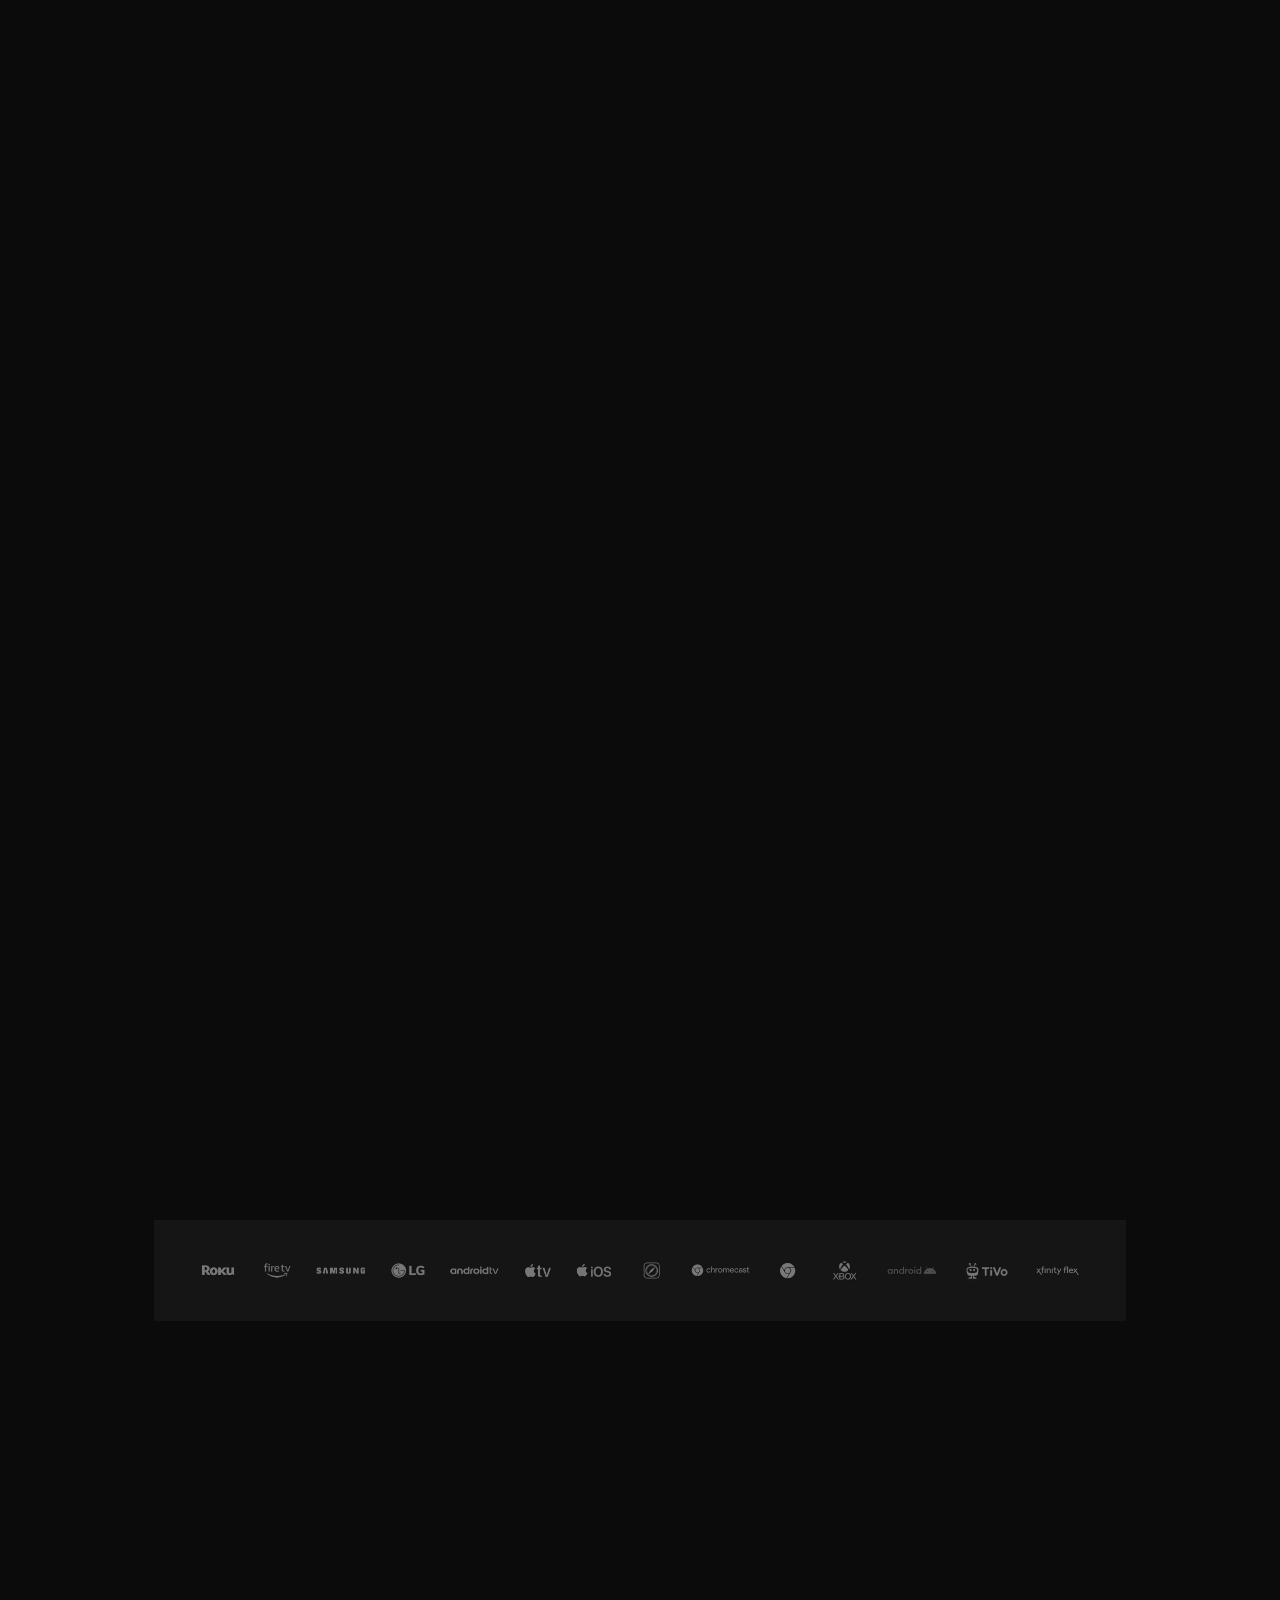
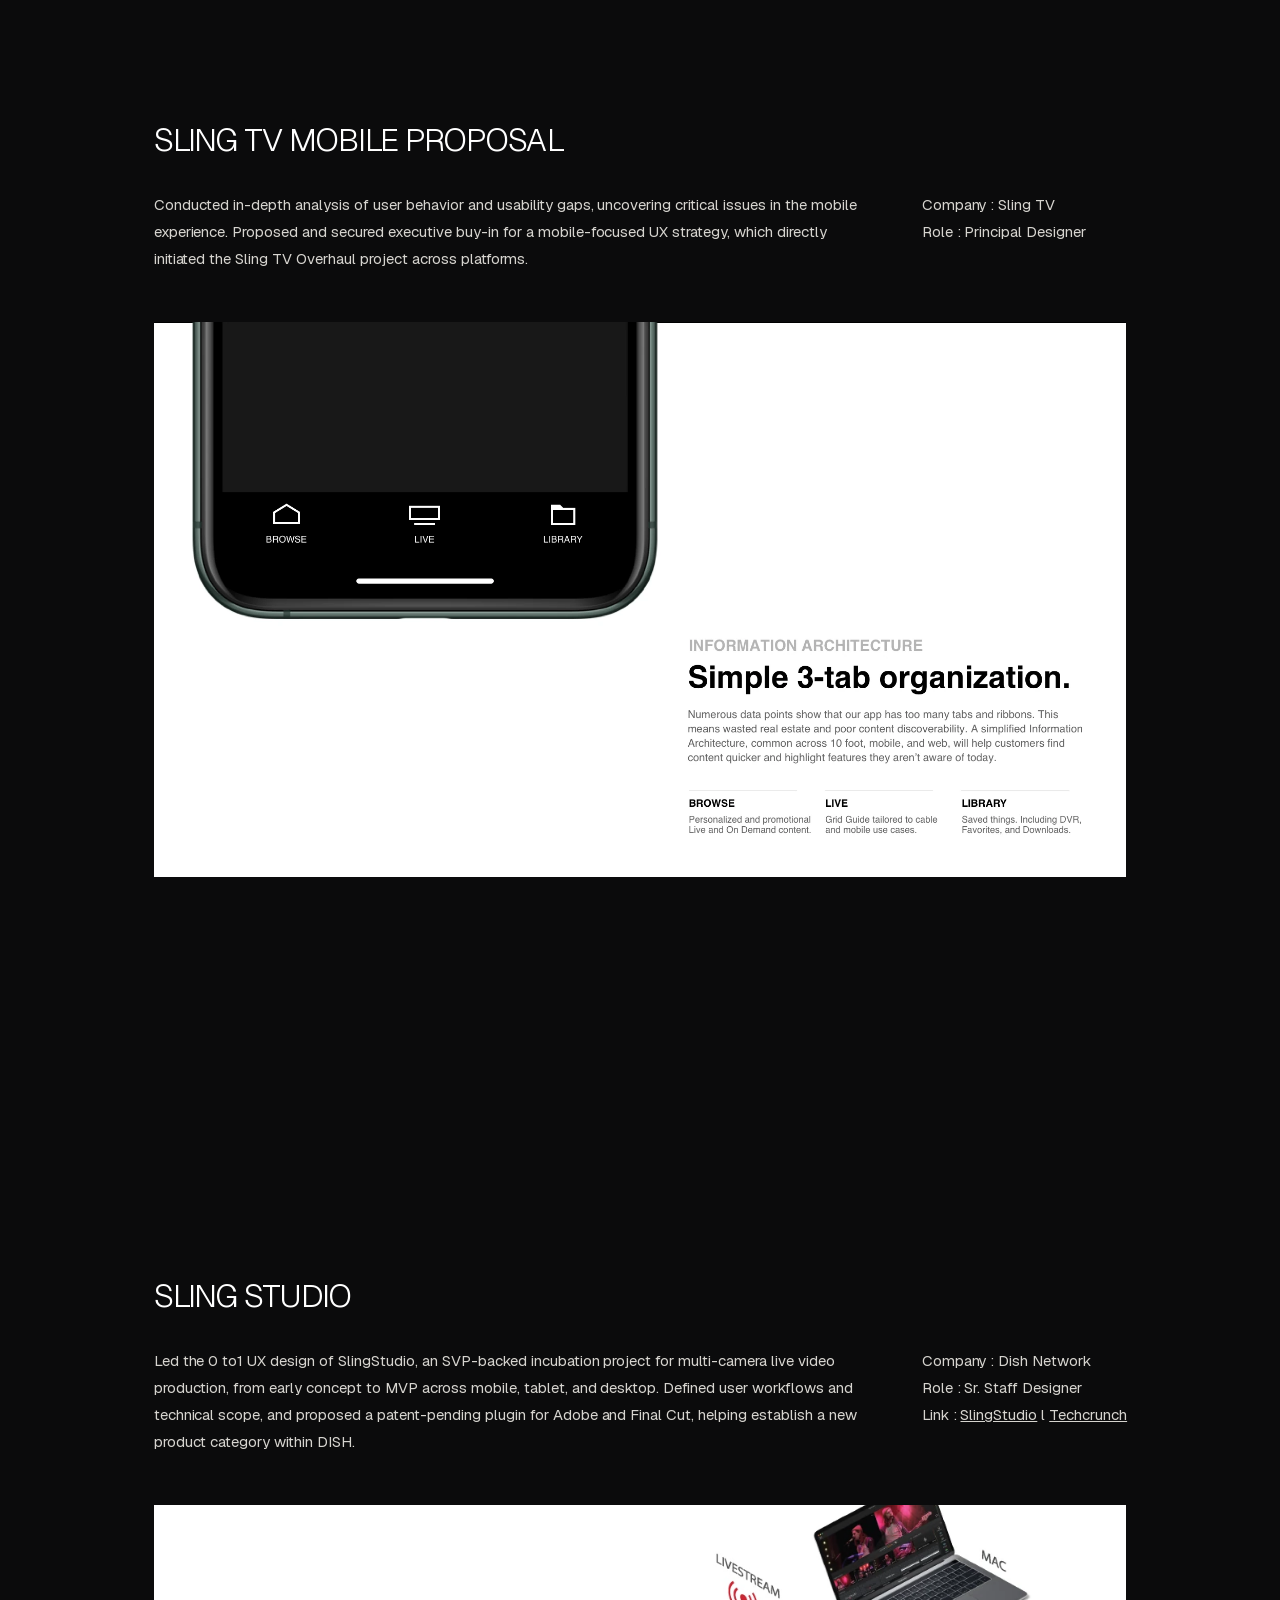
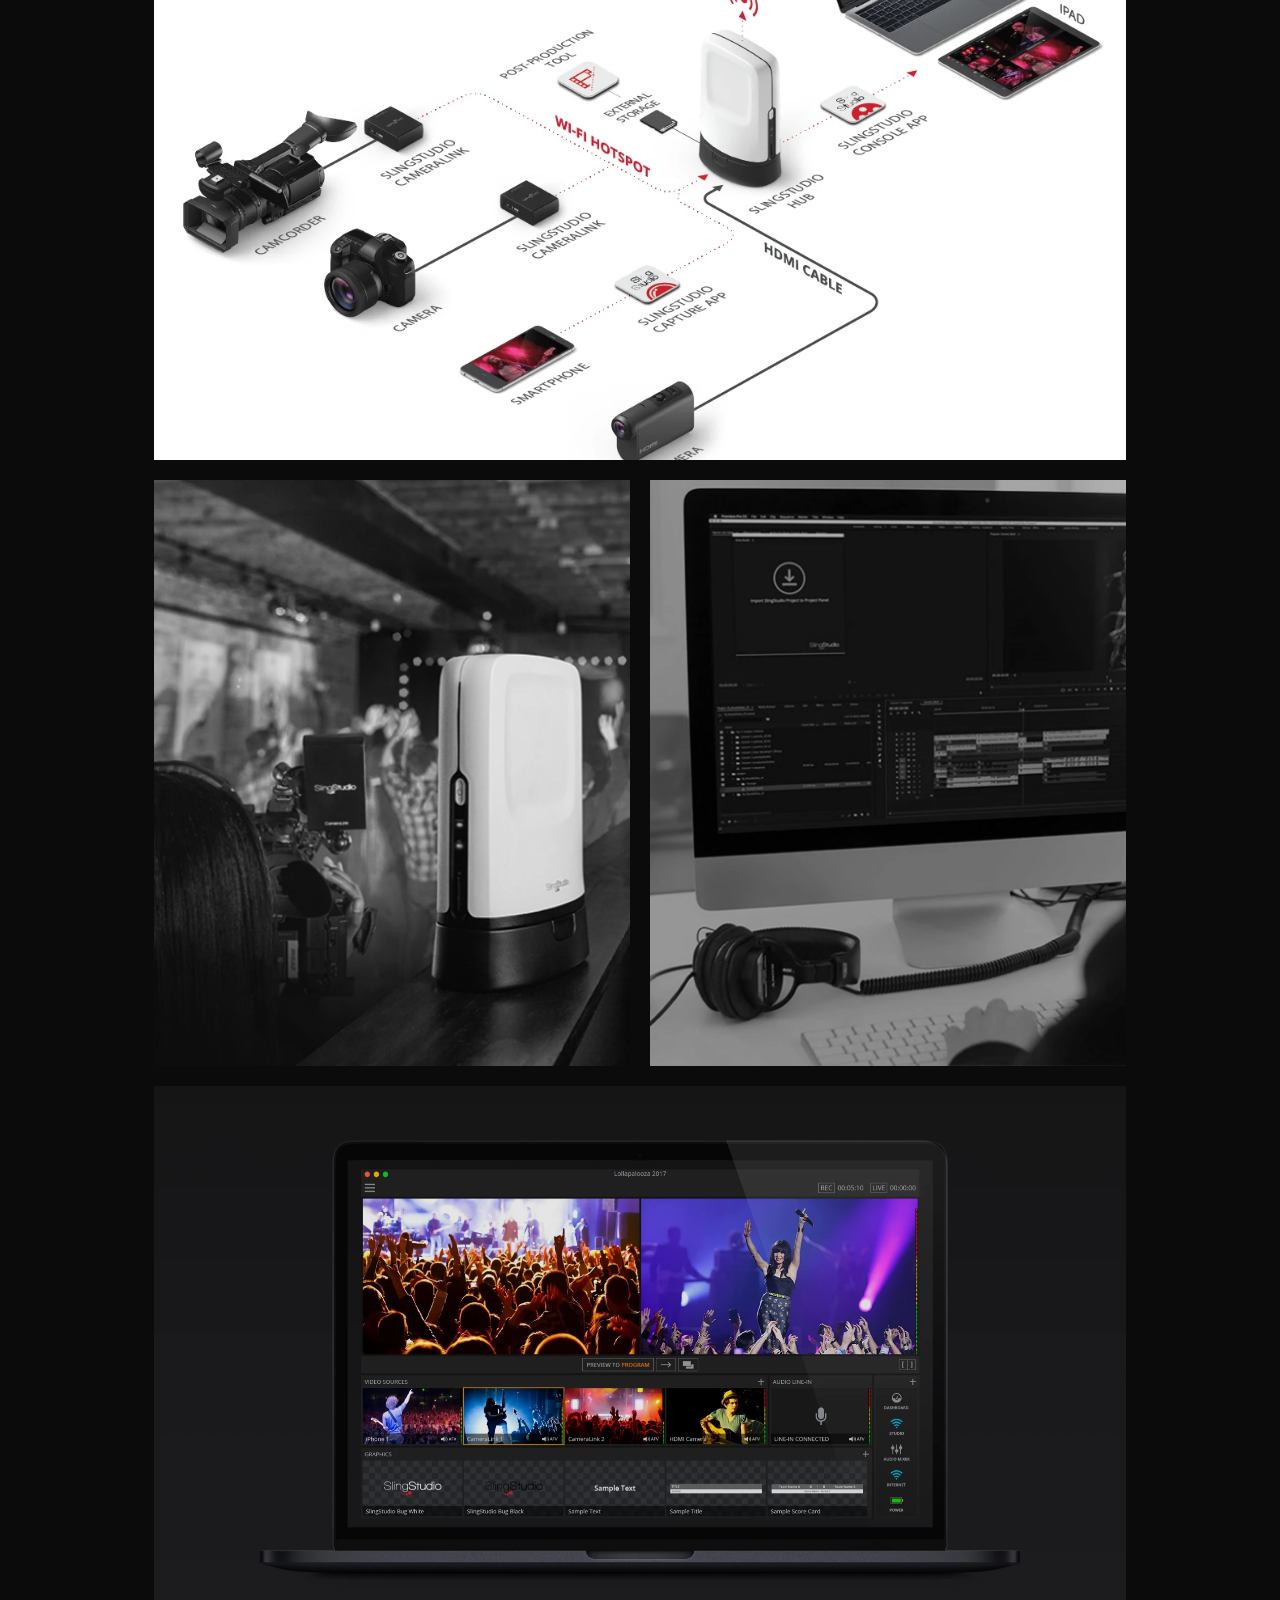
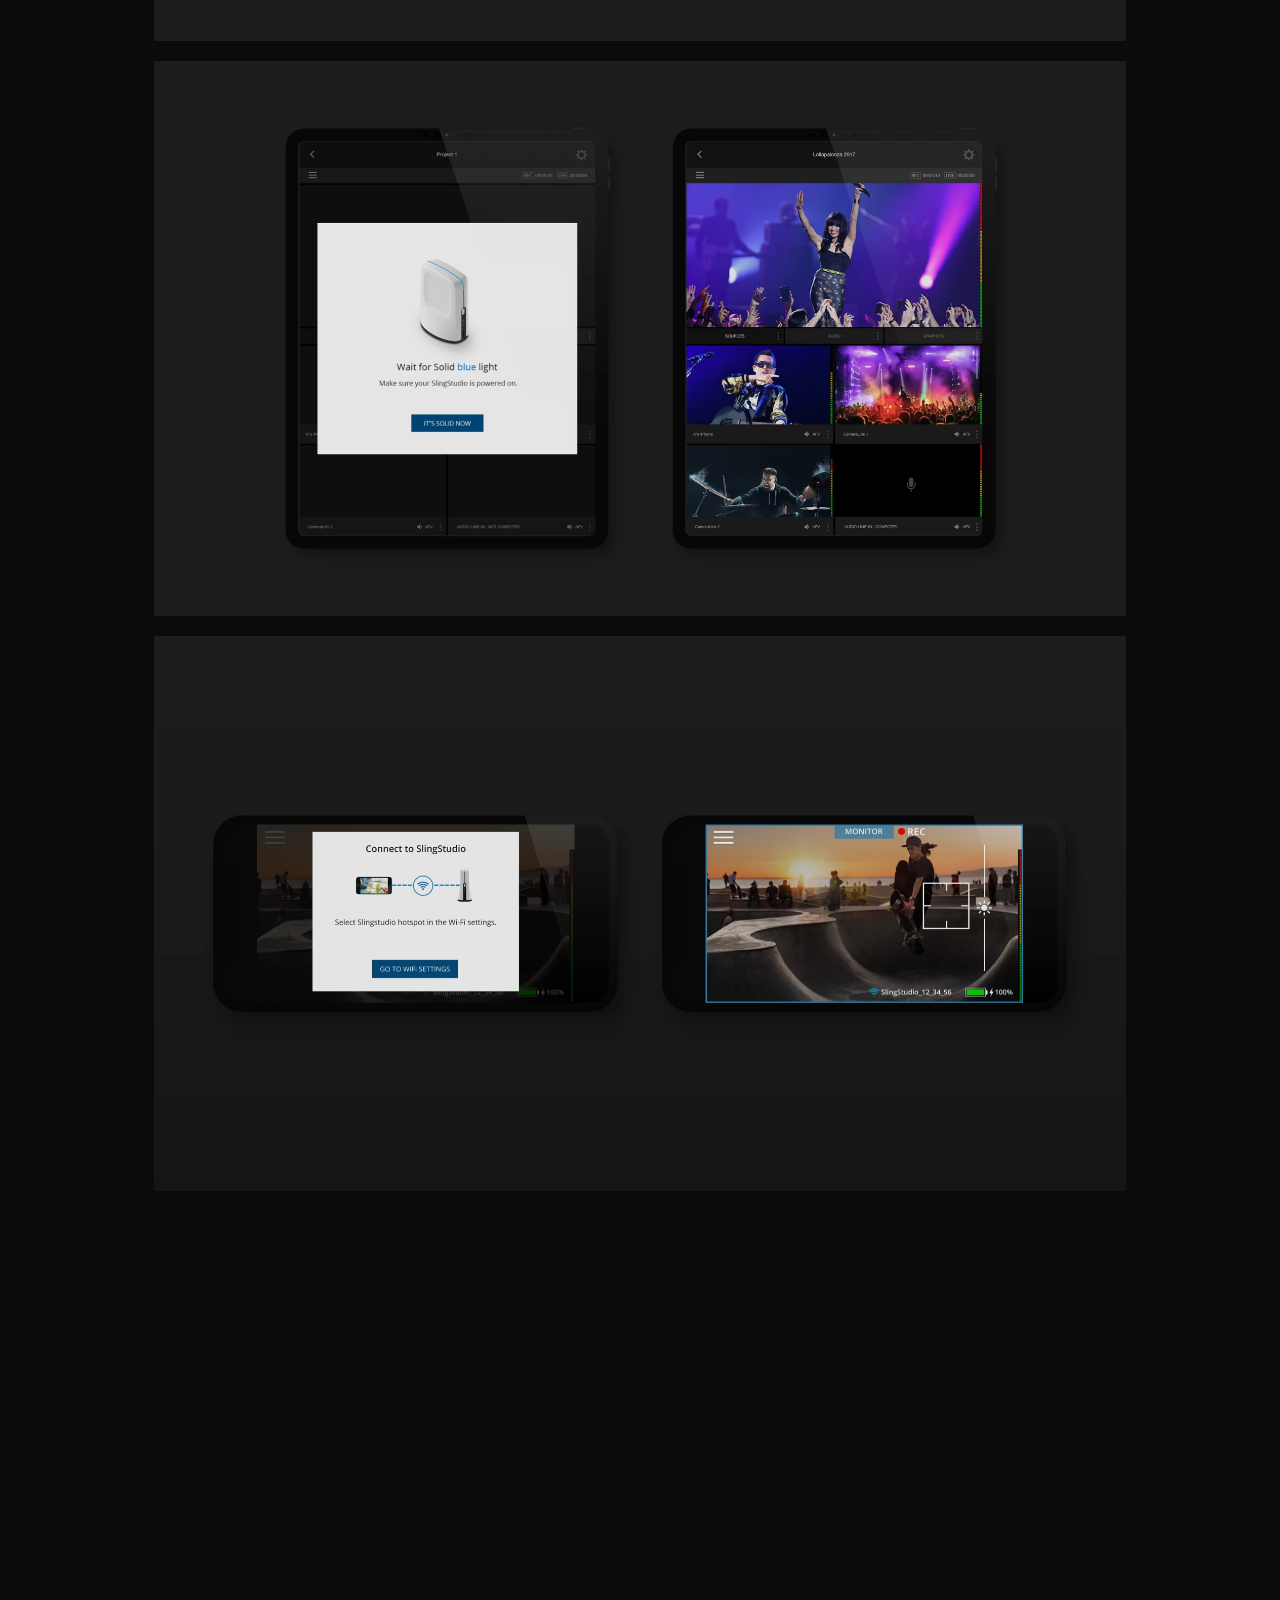
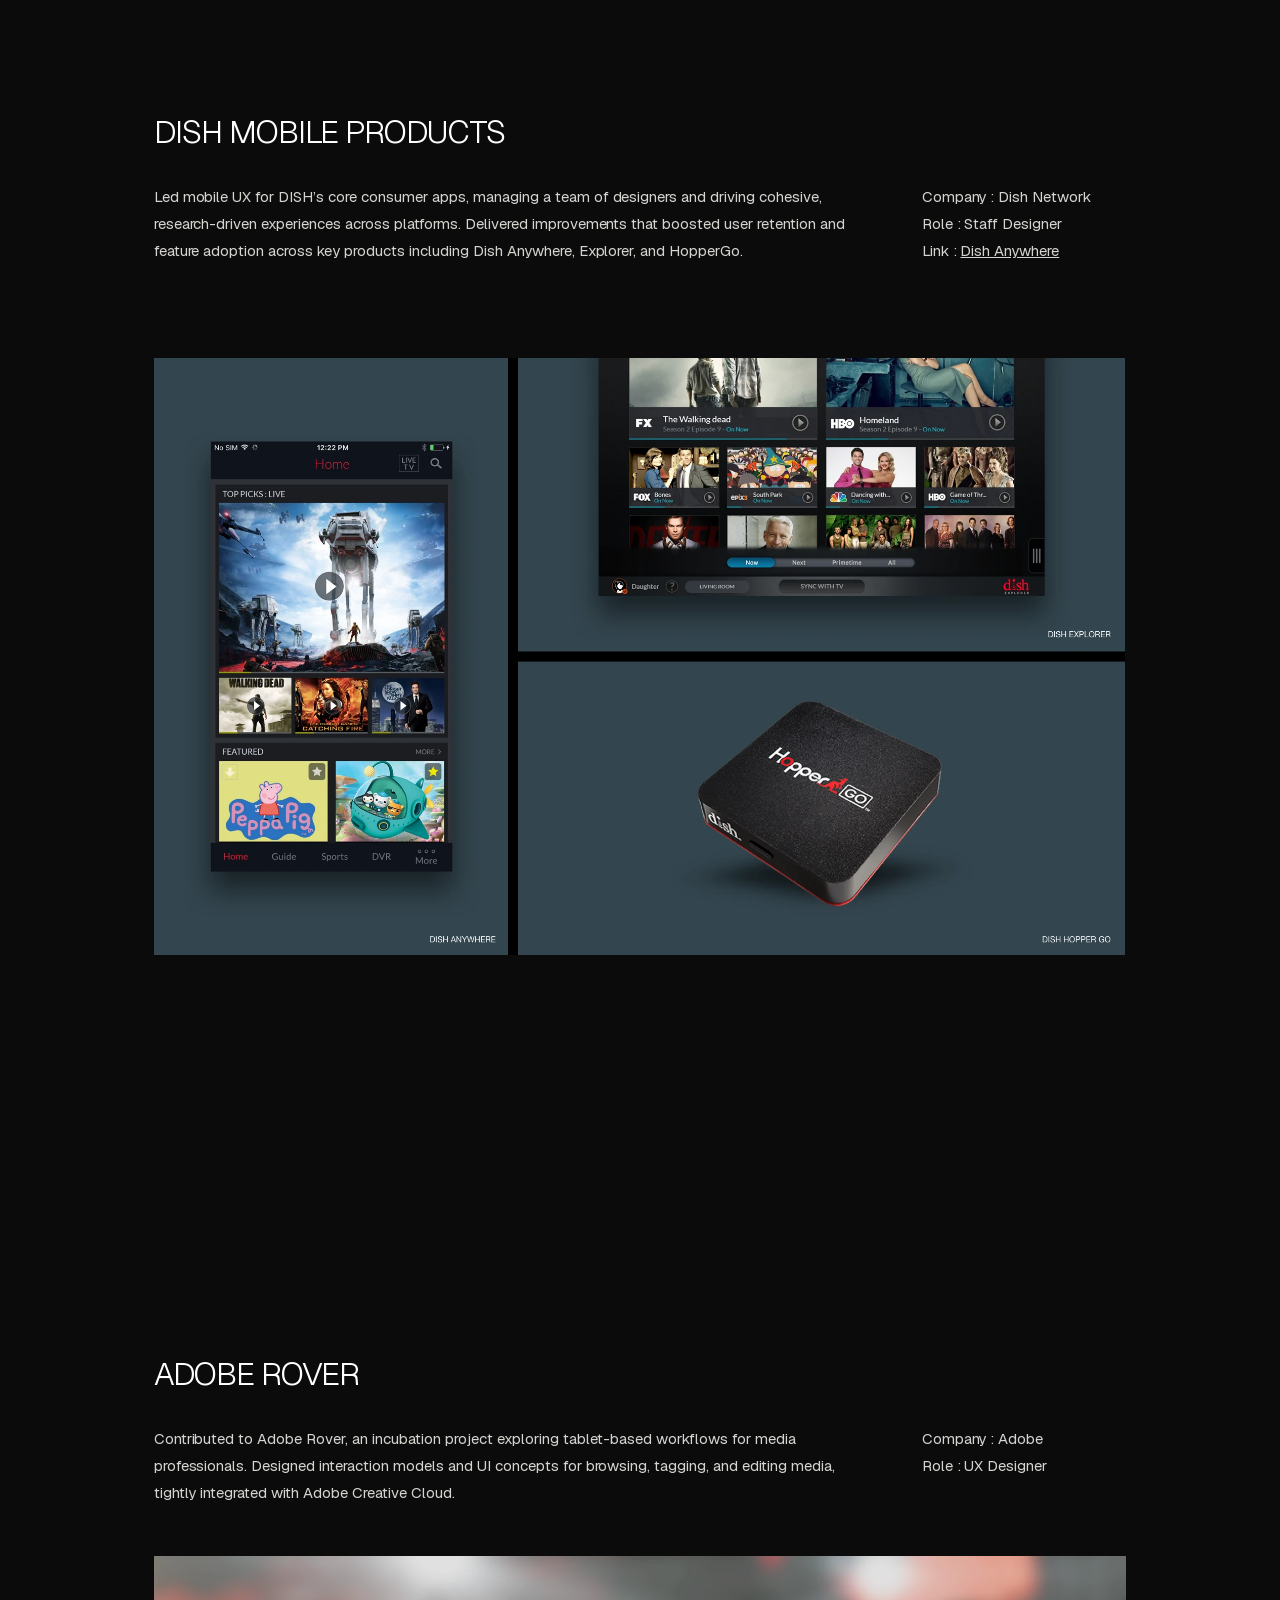
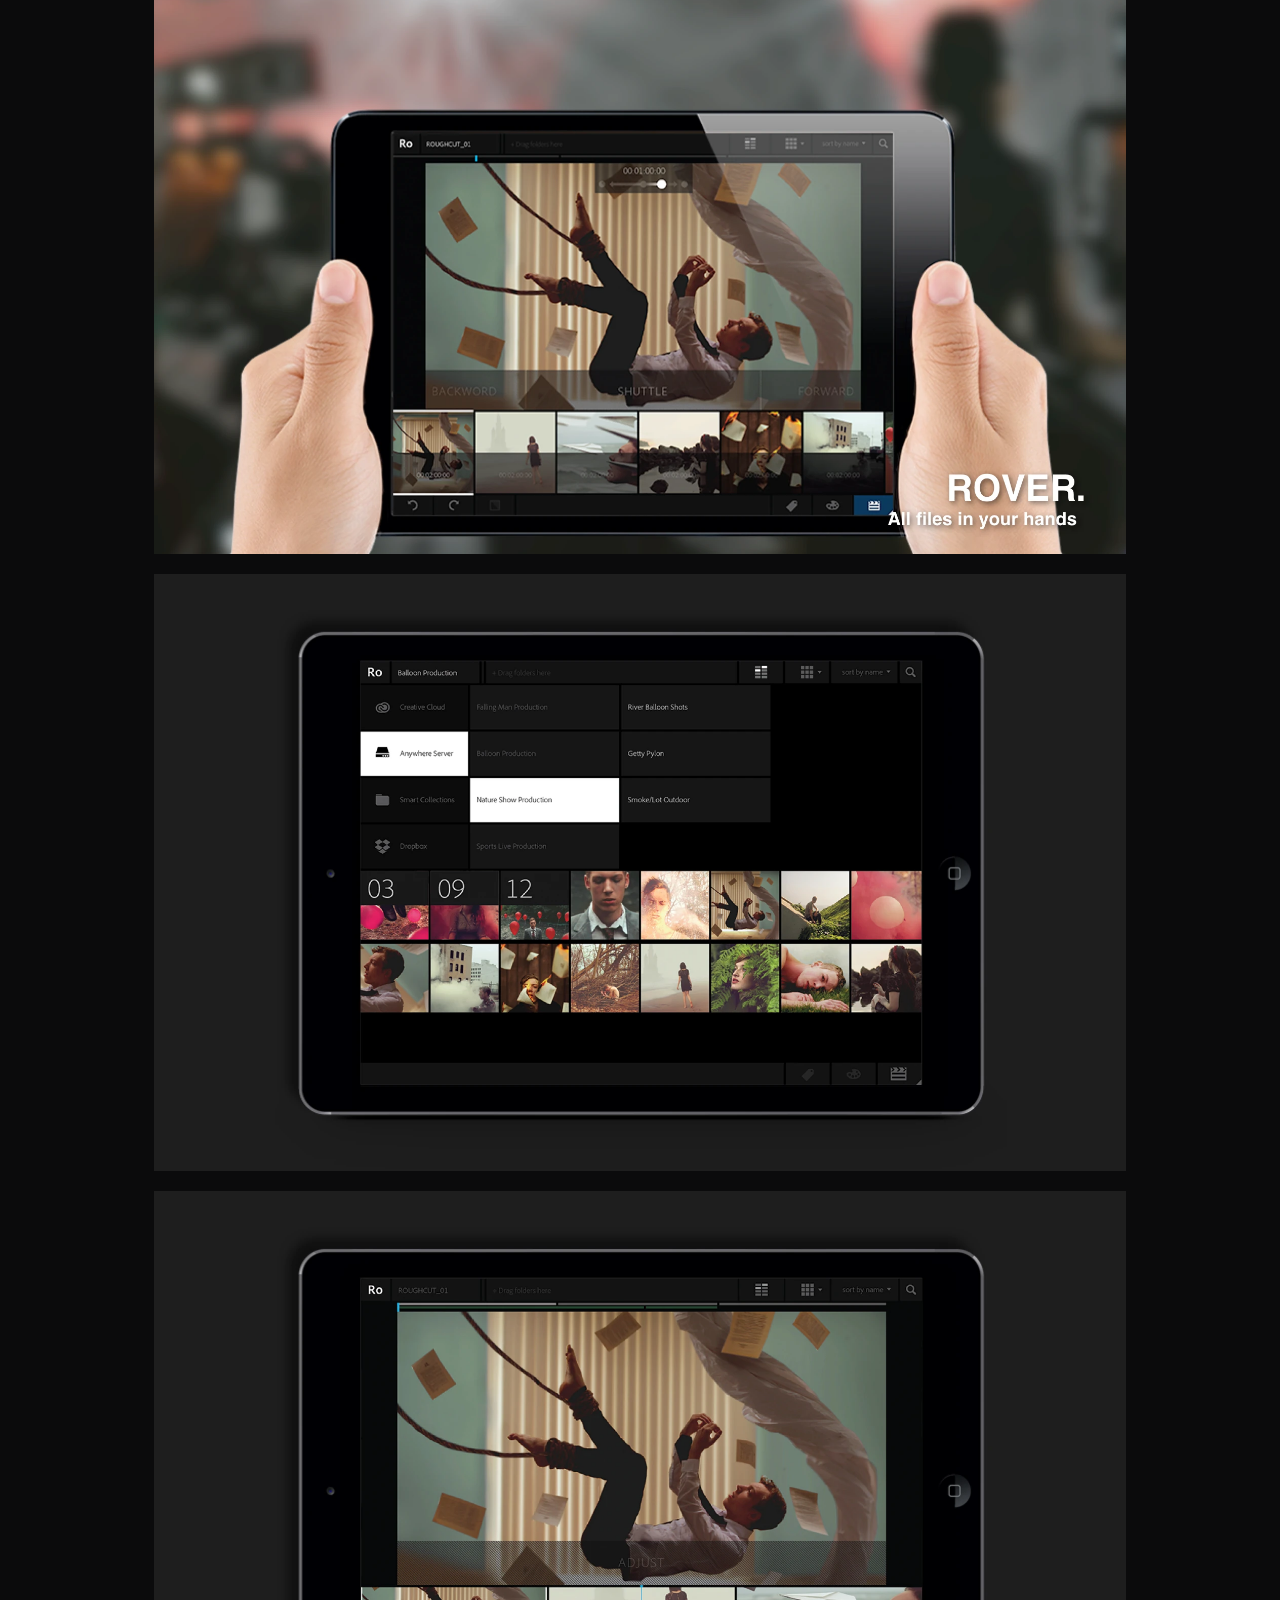
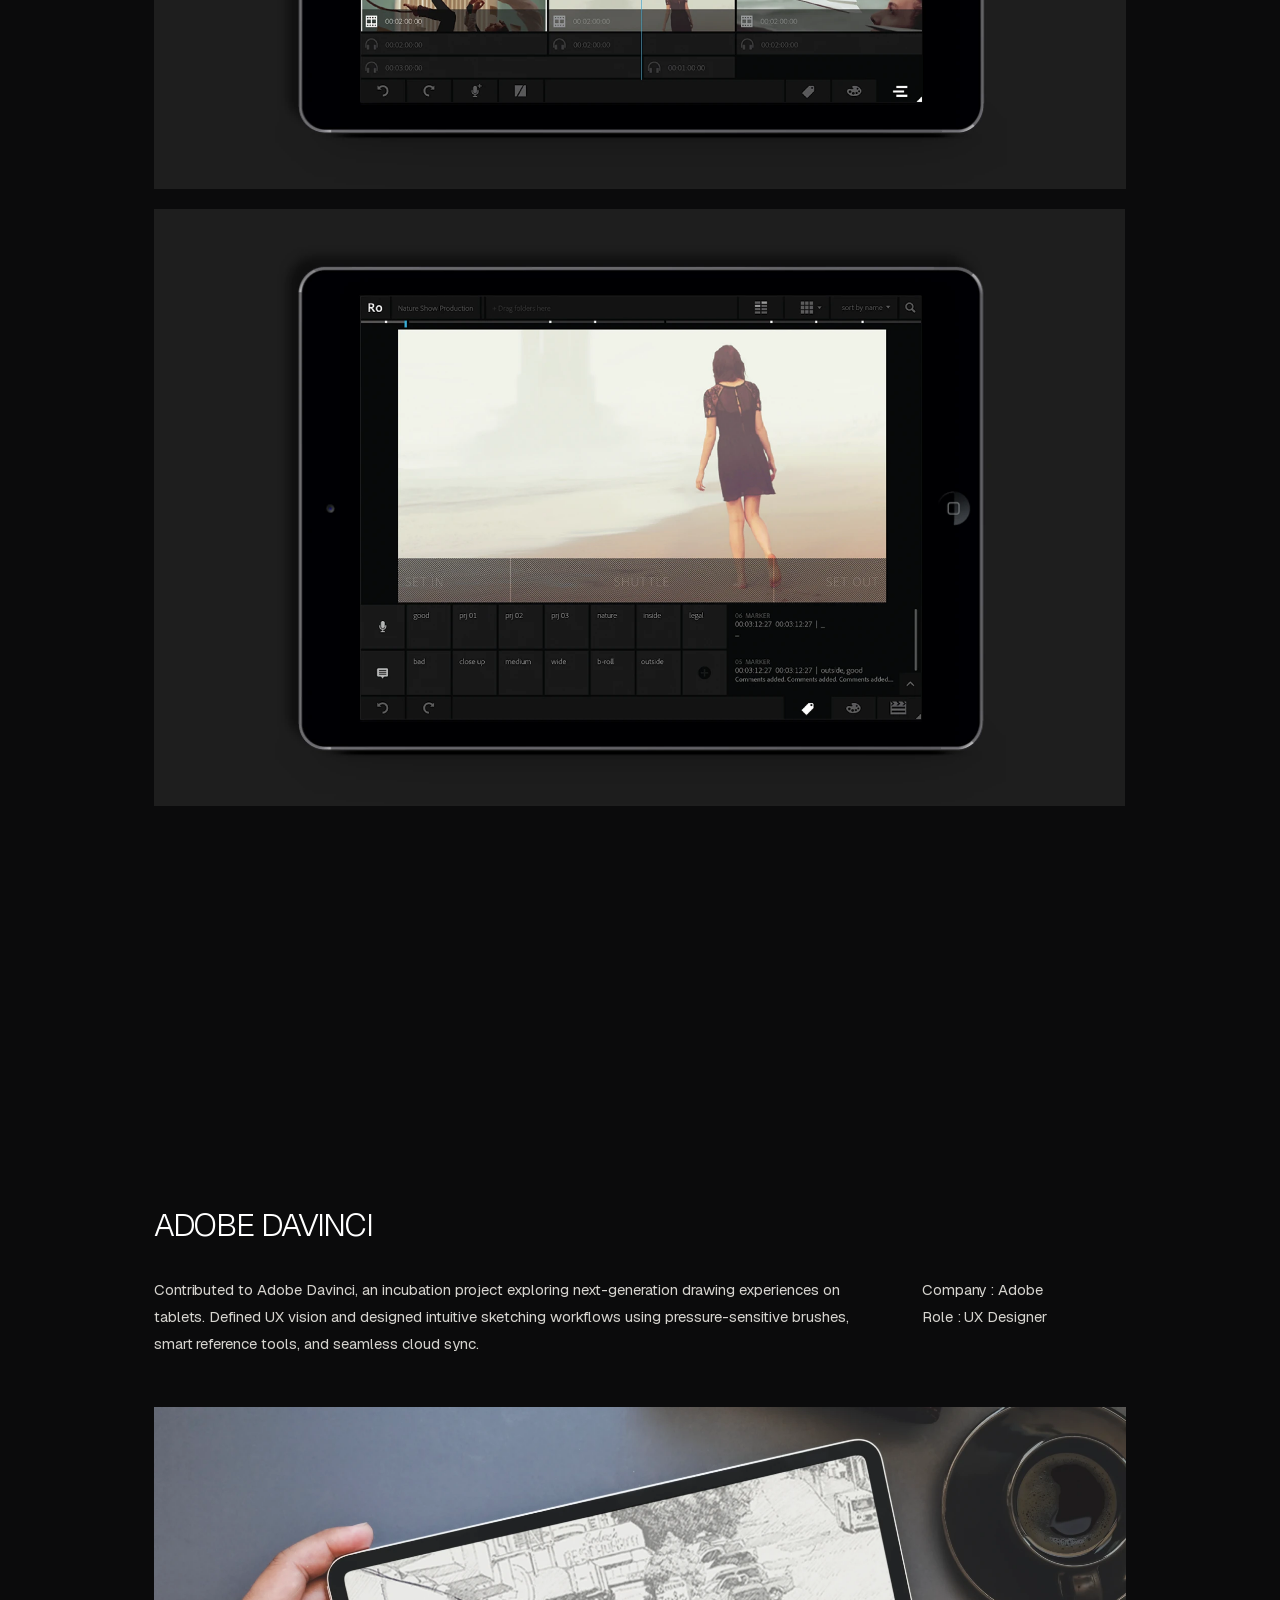
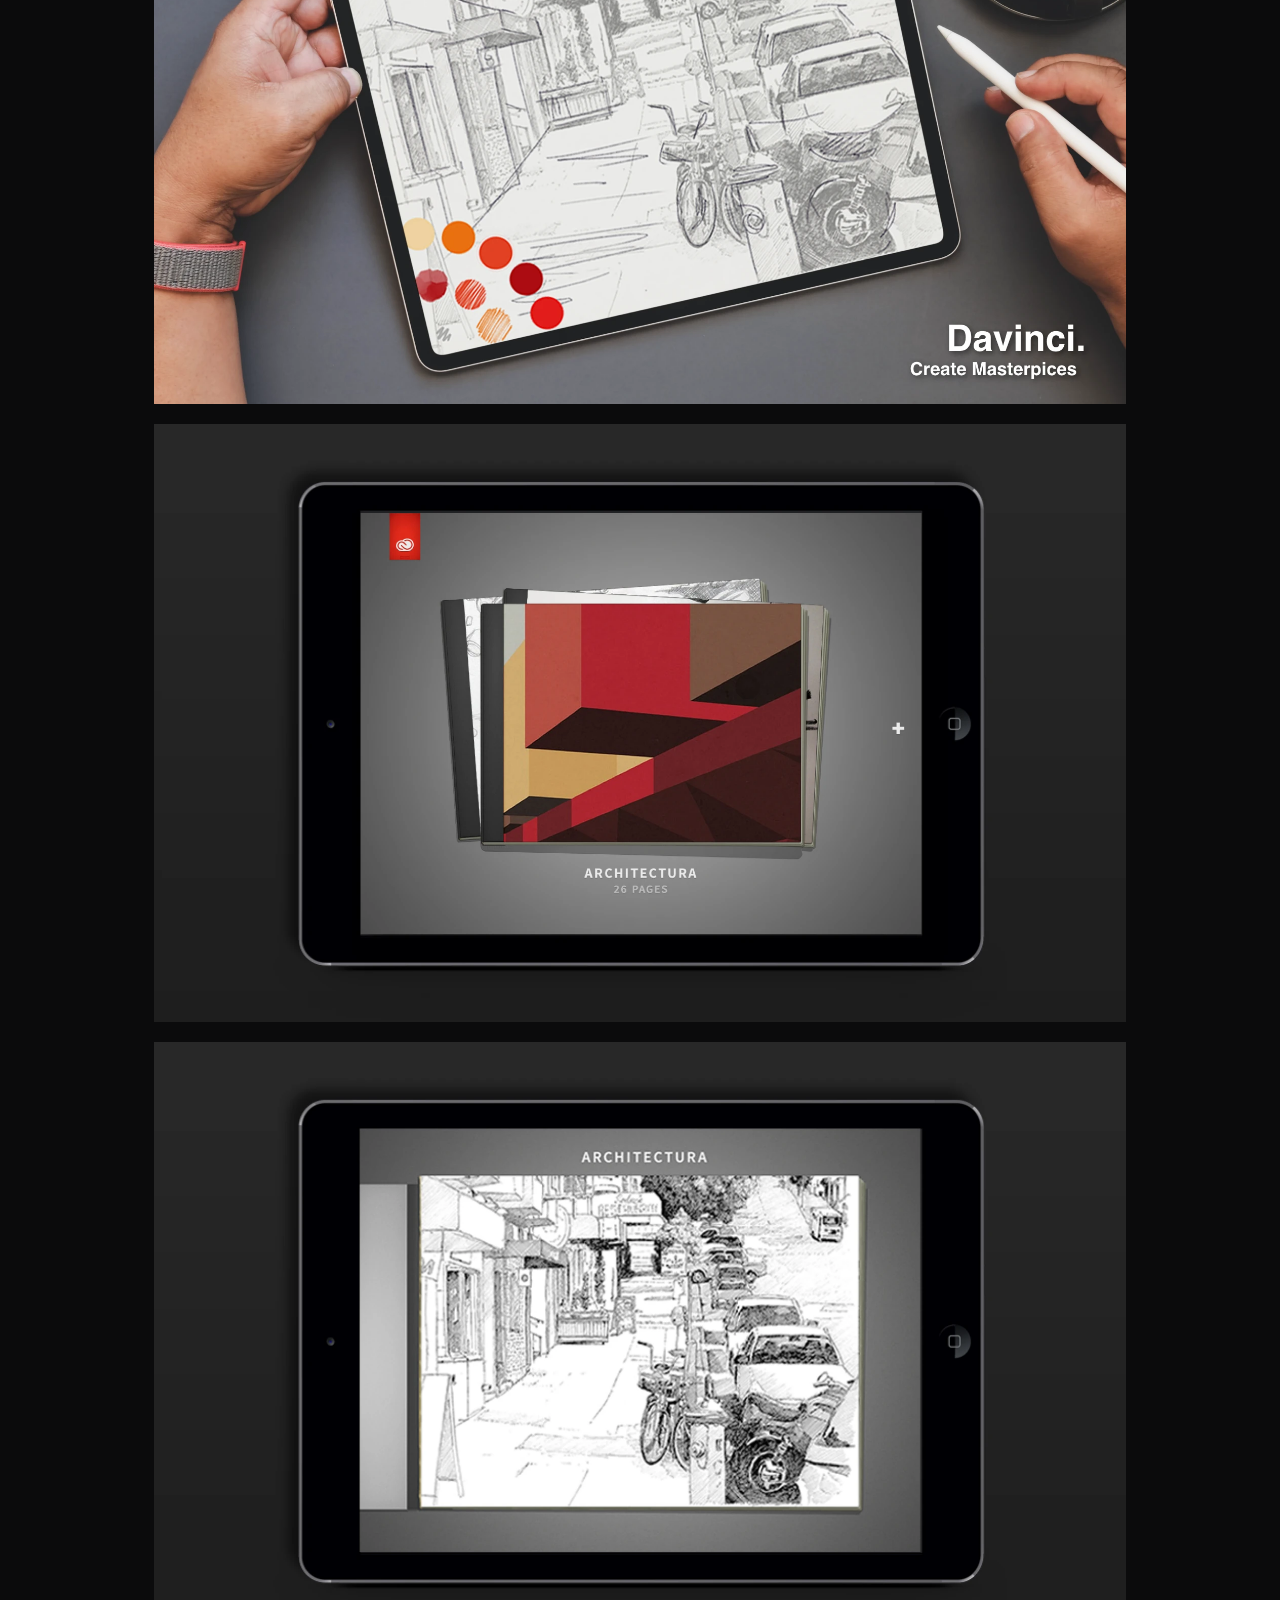
==== commit 2a75420d: "Home: new Freestream hero image (cache-busted) Co-Authored-By: Claude Sonnet 5.5 <noreply@anthropic." ====
--- a/index.html
+++ b/index.html
@@ -10,7 +10,7 @@
 <link rel="icon" href="favicon.png" type="image/png">
 <link rel="apple-touch-icon" href="favicon.png">
 <link rel="preload" href="fonts/Geist-latin.woff2" as="font" type="font/woff2" crossorigin>
-<link rel="stylesheet" href="style.css?v=1793901865">
+<link rel="stylesheet" href="style.css?v=1793902353">
 <!-- Google Analytics 4 -->
 <script async src="https://www.googletagmanager.com/gtag/js?id=G-1BYJC3YJBC"></script>
 <script>window.dataLayer=window.dataLayer||[];function gtag(){dataLayer.push(arguments)}gtag('js',new Date());gtag('config','G-1BYJC3YJBC');</script>
@@ -56,7 +56,7 @@
     <p>Link : <a href="https://variety.com/2023/digital/news/sling-tv-freestream-fast-free-streaming-service-1235517766/?utm_source=chatgpt.com" target="_blank" rel="noopener">Variety</a>&nbsp;l&nbsp;<a href="https://techcrunch.com/2023/02/09/sling-tv-launches-free-ad-supported-streaming-tv-service-sling-freestream/?utm_source=chatgpt.com" target="_blank" rel="noopener">TechCrunch</a></p>
   </div>
 </section>
-<figure class="shot" id="img-01"><img src="images/img-01.webp" alt="Sling Freestream – screen 1" loading="lazy" decoding="async"></figure>
+<figure class="shot" id="img-01"><img src="images/img-01.webp?v=1793902352" alt="Sling Freestream – screen 1" loading="lazy" decoding="async"></figure>
 <section class="head" id="overhaul">
   <h2>Sling TV OVERHAUL</h2>
   <p class="desc">Led the end-to-end redesign of Sling TV across platforms, from strategic vision to execution.&nbsp;Defined a clear UX roadmap based on user research, business goals, and cross-functional alignment, while mentoring four design teams through iterative development.&nbsp;Delivered the redesigned experience to the primary platform in under a year, completing full cross-platform rollout within 18 months.</p>
@@ -66,10 +66,10 @@
     <p>Link : <a href="https://www.theverge.com/2021/5/25/22452993/sling-tv-new-app-features-design-amazon-fire-tv" target="_blank" rel="noopener">The Verge</a>&nbsp;l&nbsp;<a href="https://thestreamable.com/news/sling-tv-rolls-out-brand-new-redesign-iphone-app" target="_blank" rel="noopener">Streamable</a></p>
   </div>
 </section>
-<figure class="shot" id="img-02"><img src="images/img-02.webp" alt="Sling TV OVERHAUL – screen 2" loading="lazy" decoding="async"><div class="tvfit"><div class="tvscr" data-yt="UmQGiSTrYCI" aria-hidden="true"><img class="bg" src="tv/bg.webp" alt="" style="left:calc(var(--u)*268);top:calc(var(--u)*1);width:calc(var(--u)*1915);height:calc(var(--u)*1077);" decoding="async"><div class="vid"></div><div class="shade"></div><div class="navbg" style="left:calc(var(--u)*0);top:calc(var(--u)*0);width:calc(var(--u)*160);height:calc(var(--u)*1080);"></div><svg class="ic" style="left:calc(var(--u)*94);top:calc(var(--u)*48);width:calc(var(--u)*40);height:calc(var(--u)*40);" viewBox="0 0 24 24"><circle cx="12" cy="12" r="3"/><path d="M19.4 15a1.65 1.65 0 0 0 .33 1.82l.06.06a2 2 0 0 1 0 2.83 2 2 0 0 1-2.83 0l-.06-.06a1.65 1.65 0 0 0-1.82-.33 1.65 1.65 0 0 0-1 1.51V21a2 2 0 0 1-2 2 2 2 0 0 1-2-2v-.09A1.65 1.65 0 0 0 9 19.4a1.65 1.65 0 0 0-1.82.33l-.06.06a2 2 0 0 1-2.83 0 2 2 0 0 1 0-2.83l.06-.06a1.65 1.65 0 0 0 .33-1.82 1.65 1.65 0 0 0-1.51-1H3a2 2 0 0 1-2-2 2 2 0 0 1 2-2h.09A1.65 1.65 0 0 0 4.6 9a1.65 1.65 0 0 0-.33-1.82l-.06-.06a2 2 0 0 1 0-2.83 2 2 0 0 1 2.83 0l.06.06a1.65 1.65 0 0 0 1.82.33H9a1.65 1.65 0 0 0 1-1.51V3a2 2 0 0 1 2-2 2 2 0 0 1 2 2v.09a1.65 1.65 0 0 0 1 1.51 1.65 1.65 0 0 0 1.82-.33l.06-.06a2 2 0 0 1 2.83 0 2 2 0 0 1 0 2.83l-.06.06a1.65 1.65 0 0 0-.33 1.82V9a1.65 1.65 0 0 0 1.51 1H21a2 2 0 0 1 2 2 2 2 0 0 1-2 2h-.09a1.65 1.65 0 0 0-1.51 1z"/></svg><svg class="ic" style="left:calc(var(--u)*94);top:calc(var(--u)*315);width:calc(var(--u)*40);height:calc(var(--u)*40);" viewBox="0 0 24 24"><circle cx="10.5" cy="10.5" r="6.5"/><path d="M15.5 15.5L21 21"/></svg><svg class="ic on" style="left:calc(var(--u)*94);top:calc(var(--u)*419);width:calc(var(--u)*40);height:calc(var(--u)*40);" viewBox="0 0 24 24"><path d="M3.5 11.5L12 4l8.5 7.5V20h-5.5v-6h-6v6H3.5z" fill="currentColor"/></svg><svg class="ic" style="left:calc(var(--u)*94);top:calc(var(--u)*511);width:calc(var(--u)*40);height:calc(var(--u)*40);" viewBox="0 0 24 24"><rect x="3" y="5" width="18" height="14" rx="1.5"/><path d="M7 9.5h10M7 12.5h10M7 15.5h6"/></svg><svg class="ic" style="left:calc(var(--u)*94);top:calc(var(--u)*610);width:calc(var(--u)*40);height:calc(var(--u)*40);" viewBox="0 0 24 24"><path d="M7 18a4.5 4.5 0 01-.6-8.96A6 6 0 0117.7 8.2 4.9 4.9 0 0117 18z"/><path d="M10.5 10.5v5l4-2.5z"/></svg><svg class="ic" style="left:calc(var(--u)*94);top:calc(var(--u)*707);width:calc(var(--u)*40);height:calc(var(--u)*40);" viewBox="0 0 24 24"><circle cx="12" cy="12" r="9"/><path d="M10 8.2v7.6l6-3.8z"/></svg><img class="logo" src="tv/logo.webp" alt="" style="left:calc(var(--u)*209);top:calc(var(--u)*37);width:calc(var(--u)*823);height:calc(var(--u)*319);"><span class="bd live big" style="left:calc(var(--u)*232);top:calc(var(--u)*370);width:calc(var(--u)*83);height:calc(var(--u)*37);">&#9679; LIVE</span><div class="ep" style="left:calc(var(--u)*232);top:calc(var(--u)*447);">S6 E13: The Same Boat</div><div class="desc" style="left:calc(var(--u)*232);top:calc(var(--u)*501);">Rick and the other determine that the only group are taken hostage;<br>Carol struggles morally with the lengths she has gone to survive.</div><div class="meta" style="left:calc(var(--u)*232);top:calc(var(--u)*606);">29 Min Left &bull; 3:50-4:40PM &bull; 50Min &bull; Drama <span class="tvma">TV-MA</span></div><div class="btn pri" style="left:calc(var(--u)*232);top:calc(var(--u)*690);width:calc(var(--u)*300);height:calc(var(--u)*66);"><svg viewBox="0 0 24 24"><circle cx="12" cy="12" r="10" fill="none" stroke="#000" stroke-width="2"/><path d="M10 8v8l6.5-4z"/></svg>WATCH LIVE</div><div class="btn sec" style="left:calc(var(--u)*552);top:calc(var(--u)*690);width:calc(var(--u)*220);height:calc(var(--u)*66);">MORE INFO</div><div class="rh" style="left:calc(var(--u)*209);top:calc(var(--u)*857);">Recommended For You</div><div class="tile" style="left:calc(var(--u)*209);top:calc(var(--u)*939);width:calc(var(--u)*374);height:calc(var(--u)*210);"><img src="tv/heartland.webp" alt="" loading="lazy" decoding="async"><span class="bd rec">&#9673; REC</span></div><div class="tile" style="left:calc(var(--u)*629);top:calc(var(--u)*939);width:calc(var(--u)*374);height:calc(var(--u)*210);"><img src="tv/kitchen.webp" alt="" loading="lazy" decoding="async"><span class="bd live">&#9679; LIVE</span></div><div class="tile" style="left:calc(var(--u)*1049);top:calc(var(--u)*939);width:calc(var(--u)*374);height:calc(var(--u)*210);"><img src="tv/southpark.webp" alt="" loading="lazy" decoding="async"></div><div class="tile" style="left:calc(var(--u)*1469);top:calc(var(--u)*939);width:calc(var(--u)*374);height:calc(var(--u)*210);"><img src="tv/americansoul.webp" alt="" loading="lazy" decoding="async"><span class="bd live">&#9679; LIVE</span></div><div class="tile" style="left:calc(var(--u)*1889);top:calc(var(--u)*939);width:calc(var(--u)*374);height:calc(var(--u)*210);"><img src="tv/goodgirls.webp" alt="" loading="lazy" decoding="async"></div></div></div></figure>
-<figure class="shot" id="img-03"><img src="images/img-03.webp" alt="Sling TV OVERHAUL – screen 3" loading="lazy" decoding="async"></figure>
-<figure class="shot" id="img-04"><img src="images/img-04.webp" alt="Sling TV OVERHAUL – screen 4" loading="lazy" decoding="async"></figure>
-<figure class="shot" id="img-05"><img src="images/img-05.webp" alt="Sling TV OVERHAUL – screen 5" loading="lazy" decoding="async"></figure>
+<figure class="shot" id="img-02"><img src="images/img-02.webp?v=1792087237" alt="Sling TV OVERHAUL – screen 2" loading="lazy" decoding="async"><div class="tvfit"><div class="tvscr" data-yt="UmQGiSTrYCI" aria-hidden="true"><img class="bg" src="tv/bg.webp" alt="" style="left:calc(var(--u)*268);top:calc(var(--u)*1);width:calc(var(--u)*1915);height:calc(var(--u)*1077);" decoding="async"><div class="vid"></div><div class="shade"></div><div class="navbg" style="left:calc(var(--u)*0);top:calc(var(--u)*0);width:calc(var(--u)*160);height:calc(var(--u)*1080);"></div><svg class="ic" style="left:calc(var(--u)*94);top:calc(var(--u)*48);width:calc(var(--u)*40);height:calc(var(--u)*40);" viewBox="0 0 24 24"><circle cx="12" cy="12" r="3"/><path d="M19.4 15a1.65 1.65 0 0 0 .33 1.82l.06.06a2 2 0 0 1 0 2.83 2 2 0 0 1-2.83 0l-.06-.06a1.65 1.65 0 0 0-1.82-.33 1.65 1.65 0 0 0-1 1.51V21a2 2 0 0 1-2 2 2 2 0 0 1-2-2v-.09A1.65 1.65 0 0 0 9 19.4a1.65 1.65 0 0 0-1.82.33l-.06.06a2 2 0 0 1-2.83 0 2 2 0 0 1 0-2.83l.06-.06a1.65 1.65 0 0 0 .33-1.82 1.65 1.65 0 0 0-1.51-1H3a2 2 0 0 1-2-2 2 2 0 0 1 2-2h.09A1.65 1.65 0 0 0 4.6 9a1.65 1.65 0 0 0-.33-1.82l-.06-.06a2 2 0 0 1 0-2.83 2 2 0 0 1 2.83 0l.06.06a1.65 1.65 0 0 0 1.82.33H9a1.65 1.65 0 0 0 1-1.51V3a2 2 0 0 1 2-2 2 2 0 0 1 2 2v.09a1.65 1.65 0 0 0 1 1.51 1.65 1.65 0 0 0 1.82-.33l.06-.06a2 2 0 0 1 2.83 0 2 2 0 0 1 0 2.83l-.06.06a1.65 1.65 0 0 0-.33 1.82V9a1.65 1.65 0 0 0 1.51 1H21a2 2 0 0 1 2 2 2 2 0 0 1-2 2h-.09a1.65 1.65 0 0 0-1.51 1z"/></svg><svg class="ic" style="left:calc(var(--u)*94);top:calc(var(--u)*315);width:calc(var(--u)*40);height:calc(var(--u)*40);" viewBox="0 0 24 24"><circle cx="10.5" cy="10.5" r="6.5"/><path d="M15.5 15.5L21 21"/></svg><svg class="ic on" style="left:calc(var(--u)*94);top:calc(var(--u)*419);width:calc(var(--u)*40);height:calc(var(--u)*40);" viewBox="0 0 24 24"><path d="M3.5 11.5L12 4l8.5 7.5V20h-5.5v-6h-6v6H3.5z" fill="currentColor"/></svg><svg class="ic" style="left:calc(var(--u)*94);top:calc(var(--u)*511);width:calc(var(--u)*40);height:calc(var(--u)*40);" viewBox="0 0 24 24"><rect x="3" y="5" width="18" height="14" rx="1.5"/><path d="M7 9.5h10M7 12.5h10M7 15.5h6"/></svg><svg class="ic" style="left:calc(var(--u)*94);top:calc(var(--u)*610);width:calc(var(--u)*40);height:calc(var(--u)*40);" viewBox="0 0 24 24"><path d="M7 18a4.5 4.5 0 01-.6-8.96A6 6 0 0117.7 8.2 4.9 4.9 0 0117 18z"/><path d="M10.5 10.5v5l4-2.5z"/></svg><svg class="ic" style="left:calc(var(--u)*94);top:calc(var(--u)*707);width:calc(var(--u)*40);height:calc(var(--u)*40);" viewBox="0 0 24 24"><circle cx="12" cy="12" r="9"/><path d="M10 8.2v7.6l6-3.8z"/></svg><img class="logo" src="tv/logo.webp" alt="" style="left:calc(var(--u)*209);top:calc(var(--u)*37);width:calc(var(--u)*823);height:calc(var(--u)*319);"><span class="bd live big" style="left:calc(var(--u)*232);top:calc(var(--u)*370);width:calc(var(--u)*83);height:calc(var(--u)*37);">&#9679; LIVE</span><div class="ep" style="left:calc(var(--u)*232);top:calc(var(--u)*447);">S6 E13: The Same Boat</div><div class="desc" style="left:calc(var(--u)*232);top:calc(var(--u)*501);">Rick and the other determine that the only group are taken hostage;<br>Carol struggles morally with the lengths she has gone to survive.</div><div class="meta" style="left:calc(var(--u)*232);top:calc(var(--u)*606);">29 Min Left &bull; 3:50-4:40PM &bull; 50Min &bull; Drama <span class="tvma">TV-MA</span></div><div class="btn pri" style="left:calc(var(--u)*232);top:calc(var(--u)*690);width:calc(var(--u)*300);height:calc(var(--u)*66);"><svg viewBox="0 0 24 24"><circle cx="12" cy="12" r="10" fill="none" stroke="#000" stroke-width="2"/><path d="M10 8v8l6.5-4z"/></svg>WATCH LIVE</div><div class="btn sec" style="left:calc(var(--u)*552);top:calc(var(--u)*690);width:calc(var(--u)*220);height:calc(var(--u)*66);">MORE INFO</div><div class="rh" style="left:calc(var(--u)*209);top:calc(var(--u)*857);">Recommended For You</div><div class="tile" style="left:calc(var(--u)*209);top:calc(var(--u)*939);width:calc(var(--u)*374);height:calc(var(--u)*210);"><img src="tv/heartland.webp" alt="" loading="lazy" decoding="async"><span class="bd rec">&#9673; REC</span></div><div class="tile" style="left:calc(var(--u)*629);top:calc(var(--u)*939);width:calc(var(--u)*374);height:calc(var(--u)*210);"><img src="tv/kitchen.webp" alt="" loading="lazy" decoding="async"><span class="bd live">&#9679; LIVE</span></div><div class="tile" style="left:calc(var(--u)*1049);top:calc(var(--u)*939);width:calc(var(--u)*374);height:calc(var(--u)*210);"><img src="tv/southpark.webp" alt="" loading="lazy" decoding="async"></div><div class="tile" style="left:calc(var(--u)*1469);top:calc(var(--u)*939);width:calc(var(--u)*374);height:calc(var(--u)*210);"><img src="tv/americansoul.webp" alt="" loading="lazy" decoding="async"><span class="bd live">&#9679; LIVE</span></div><div class="tile" style="left:calc(var(--u)*1889);top:calc(var(--u)*939);width:calc(var(--u)*374);height:calc(var(--u)*210);"><img src="tv/goodgirls.webp" alt="" loading="lazy" decoding="async"></div></div></div></figure>
+<figure class="shot" id="img-03"><img src="images/img-03.webp?v=1791847316" alt="Sling TV OVERHAUL – screen 3" loading="lazy" decoding="async"></figure>
+<figure class="shot" id="img-04"><img src="images/img-04.webp?v=1791847317" alt="Sling TV OVERHAUL – screen 4" loading="lazy" decoding="async"></figure>
+<figure class="shot" id="img-05"><img src="images/img-05.webp?v=1791847317" alt="Sling TV OVERHAUL – screen 5" loading="lazy" decoding="async"></figure>
 <section class="head" id="mobile-proposal">
   <h2>SLING TV MOBILE PROPOSAL</h2>
   <p class="desc">Conducted in-depth analysis of user behavior and usability gaps, uncovering critical issues in the mobile experience.&nbsp;Proposed and secured executive buy-in for a mobile-focused UX strategy, which directly initiated the Sling TV Overhaul project across platforms.</p>
@@ -78,7 +78,7 @@
 Role :&nbsp;Principal Designer</p>
   </div>
 </section>
-<figure class="shot" id="img-06"><img src="images/img-06.webp" alt="Sling Tv Mobile Proposal – screen 6" loading="lazy" decoding="async"></figure>
+<figure class="shot" id="img-06"><img src="images/img-06.webp?v=1791847317" alt="Sling Tv Mobile Proposal – screen 6" loading="lazy" decoding="async"></figure>
 <section class="head" id="sling-studio">
   <h2>SLING STUDIO</h2>
   <p class="desc">Led the 0 to1 UX design of SlingStudio, an SVP-backed incubation project for multi-camera live video production, from early concept to MVP across mobile, tablet, and desktop.&nbsp;Defined user workflows and technical scope, and proposed a patent-pending plugin for Adobe and Final Cut, helping establish a new product category within DISH.</p>
@@ -88,12 +88,12 @@
     <p>Link : <a href="https://www.myslingstudio.com/" target="_blank" rel="noopener">SlingStudio</a>&nbsp;l&nbsp;<a href="https://techcrunch.com/2017/04/24/the-999-slingstudio-makes-it-easy-to-produce-multi-camera-facebook-live-and-youtube-streams/" target="_blank" rel="noopener">Techcrunch</a></p>
   </div>
 </section>
-<figure class="shot" id="img-07"><img src="images/img-07.webp" alt="Sling Studio – screen 7" loading="lazy" decoding="async"></figure>
-<figure class="shot pair" id="img-08-09"><img src="images/img-08.webp" alt="Sling Studio – screen 8" loading="lazy" decoding="async"><img src="images/img-09.webp" alt="Sling Studio – screen 9" loading="lazy" decoding="async"></figure>
-<figure class="shot" id="img-10"><img src="images/img-10.webp" alt="Sling Studio – screen 10" loading="lazy" decoding="async"></figure>
-<figure class="shot" id="img-11"><img src="images/img-11.webp" alt="Sling Studio – screen 11" loading="lazy" decoding="async"></figure>
-<figure class="shot" id="img-12"><img src="images/img-12.webp" alt="Sling Studio – screen 12" loading="lazy" decoding="async"></figure>
-<figure class="shot" id="img-13"><img src="images/img-13.webp" alt="Sling Studio – screen 13" loading="lazy" decoding="async"></figure>
+<figure class="shot" id="img-07"><img src="images/img-07.webp?v=1791847317" alt="Sling Studio – screen 7" loading="lazy" decoding="async"></figure>
+<figure class="shot pair" id="img-08-09"><img src="images/img-08.webp?v=1791847317" alt="Sling Studio – screen 8" loading="lazy" decoding="async"><img src="images/img-09.webp?v=1791847317" alt="Sling Studio – screen 9" loading="lazy" decoding="async"></figure>
+<figure class="shot" id="img-10"><img src="images/img-10.webp?v=1791847317" alt="Sling Studio – screen 10" loading="lazy" decoding="async"></figure>
+<figure class="shot" id="img-11"><img src="images/img-11.webp?v=1791847318" alt="Sling Studio – screen 11" loading="lazy" decoding="async"></figure>
+<figure class="shot" id="img-12"><img src="images/img-12.webp?v=1791847318" alt="Sling Studio – screen 12" loading="lazy" decoding="async"></figure>
+<figure class="shot" id="img-13"><img src="images/img-13.webp?v=1791847318" alt="Sling Studio – screen 13" loading="lazy" decoding="async"></figure>
 <section class="head" id="dish-mobile">
   <h2>DISH MOBILE PRODUCTS</h2>
   <p class="desc">Led mobile UX for DISH’s core consumer apps, managing a team of designers and driving cohesive, research-driven experiences across platforms.&nbsp;Delivered improvements that boosted user retention and feature adoption across key products including Dish Anywhere, Explorer, and HopperGo.</p>
@@ -103,7 +103,7 @@
     <p>Link : <a href="https://my.dish.com/dish-anywhere" target="_blank" rel="noopener">Dish Anywhere</a></p>
   </div>
 </section>
-<figure class="shot" id="img-14"><img src="images/img-14.webp" alt="Dish Mobile Products – screen 14" loading="lazy" decoding="async"></figure>
+<figure class="shot" id="img-14"><img src="images/img-14.webp?v=1791847318" alt="Dish Mobile Products – screen 14" loading="lazy" decoding="async"></figure>
 <section class="head" id="adobe-rover">
   <h2>ADOBE&nbsp;ROVER</h2>
   <p class="desc">Contributed to Adobe Rover, an incubation project exploring tablet-based workflows for media professionals.&nbsp;Designed interaction models and UI concepts for browsing, tagging, and editing media, tightly integrated with Adobe Creative Cloud.</p>
@@ -113,10 +113,10 @@
     <p>&#8203;</p>
   </div>
 </section>
-<figure class="shot" id="img-15"><img src="images/img-15.webp" alt="ADOBE ROVER – screen 15" loading="lazy" decoding="async"></figure>
-<figure class="shot" id="img-16"><img src="images/img-16.webp" alt="ADOBE ROVER – screen 16" loading="lazy" decoding="async"></figure>
-<figure class="shot" id="img-17"><img src="images/img-17.webp" alt="ADOBE ROVER – screen 17" loading="lazy" decoding="async"></figure>
-<figure class="shot" id="img-18"><img src="images/img-18.webp" alt="ADOBE ROVER – screen 18" loading="lazy" decoding="async"></figure>
+<figure class="shot" id="img-15"><img src="images/img-15.webp?v=1791847318" alt="ADOBE ROVER – screen 15" loading="lazy" decoding="async"></figure>
+<figure class="shot" id="img-16"><img src="images/img-16.webp?v=1791847319" alt="ADOBE ROVER – screen 16" loading="lazy" decoding="async"></figure>
+<figure class="shot" id="img-17"><img src="images/img-17.webp?v=1791847319" alt="ADOBE ROVER – screen 17" loading="lazy" decoding="async"></figure>
+<figure class="shot" id="img-18"><img src="images/img-18.webp?v=1791847319" alt="ADOBE ROVER – screen 18" loading="lazy" decoding="async"></figure>
 <section class="head" id="adobe-davinci">
   <h2>ADOBE&nbsp;DAVINCI</h2>
   <p class="desc">Contributed to Adobe Davinci, an incubation project exploring next-generation drawing experiences on tablets.&nbsp;Defined UX vision and designed intuitive sketching workflows using pressure-sensitive brushes, smart reference tools, and seamless cloud sync.</p>
@@ -125,10 +125,10 @@
 Role :&nbsp;UX Designer</p>
   </div>
 </section>
-<figure class="shot" id="img-19"><img src="images/img-19.webp" alt="ADOBE DAVINCI – screen 19" loading="lazy" decoding="async"></figure>
-<figure class="shot" id="img-20"><img src="images/img-20.webp" alt="ADOBE DAVINCI – screen 20" loading="lazy" decoding="async"></figure>
-<figure class="shot" id="img-21"><img src="images/img-21.webp" alt="ADOBE DAVINCI – screen 21" loading="lazy" decoding="async"></figure>
-<figure class="shot" id="img-22"><img src="images/img-22.webp" alt="ADOBE DAVINCI – screen 22" loading="lazy" decoding="async"></figure>
+<figure class="shot" id="img-19"><img src="images/img-19.webp?v=1791847319" alt="ADOBE DAVINCI – screen 19" loading="lazy" decoding="async"></figure>
+<figure class="shot" id="img-20"><img src="images/img-20.webp?v=1791847320" alt="ADOBE DAVINCI – screen 20" loading="lazy" decoding="async"></figure>
+<figure class="shot" id="img-21"><img src="images/img-21.webp?v=1791847320" alt="ADOBE DAVINCI – screen 21" loading="lazy" decoding="async"></figure>
+<figure class="shot" id="img-22"><img src="images/img-22.webp?v=1791847320" alt="ADOBE DAVINCI – screen 22" loading="lazy" decoding="async"></figure>
 <section class="head" id="speedgrade-touch">
   <h2>ADOBE&nbsp;SPEEDGRADE TOUCH</h2>
   <p class="desc">Proposed SG Touch, a concept for a mobile-first color grading application designed for tablets and phones. Focused on streamlining the grading workflow and enabling seamless integration with the desktop SG tool to enhance speed and efficiency.</p>
@@ -137,10 +137,10 @@
 Role :&nbsp;Lead Designer</p>
   </div>
 </section>
-<figure class="shot" id="img-23"><img src="images/img-23.webp" alt="ADOBE SPEEDGRADE TOUCH – screen 23" loading="lazy" decoding="async"></figure>
-<figure class="shot" id="img-24"><img src="images/img-24.webp" alt="ADOBE SPEEDGRADE TOUCH – screen 24" loading="lazy" decoding="async"></figure>
-<figure class="shot" id="img-25"><img src="images/img-25.webp" alt="ADOBE SPEEDGRADE TOUCH – screen 25" loading="lazy" decoding="async"></figure>
-<figure class="shot" id="img-26"><img src="images/img-26.webp" alt="ADOBE SPEEDGRADE TOUCH – screen 26" loading="lazy" decoding="async"></figure>
+<figure class="shot" id="img-23"><img src="images/img-23.webp?v=1791847320" alt="ADOBE SPEEDGRADE TOUCH – screen 23" loading="lazy" decoding="async"></figure>
+<figure class="shot" id="img-24"><img src="images/img-24.webp?v=1791847320" alt="ADOBE SPEEDGRADE TOUCH – screen 24" loading="lazy" decoding="async"></figure>
+<figure class="shot" id="img-25"><img src="images/img-25.webp?v=1791847321" alt="ADOBE SPEEDGRADE TOUCH – screen 25" loading="lazy" decoding="async"></figure>
+<figure class="shot" id="img-26"><img src="images/img-26.webp?v=1791847321" alt="ADOBE SPEEDGRADE TOUCH – screen 26" loading="lazy" decoding="async"></figure>
 <section class="head" id="speedgrade-cs7">
   <h2>ADOBE SPEEDGRADE CS7 &amp; CC</h2>
   <p class="desc">Led the UX adaptation of SpeedGrade into Adobe Creative Suite following its acquisition, aligning it with the broader Production Suite ecosystem.&nbsp;Redesigned the UI to match Premiere Pro’s design language and defined seamless integration points for an efficient editing-to-coloring workflow.<br>
@@ -151,10 +151,10 @@
     <p>Link : <a href="https://helpx.adobe.com/support/speedgrade.html" target="_blank" rel="noopener">SpeedGrade</a></p>
   </div>
 </section>
-<figure class="shot" id="img-27"><img src="images/img-27.webp" alt="ADOBE SPEEDGRADE CS7 &amp; CC – screen 27" loading="lazy" decoding="async"></figure>
-<figure class="shot" id="img-28"><img src="images/img-28.webp" alt="ADOBE SPEEDGRADE CS7 &amp; CC – screen 28" loading="lazy" decoding="async"></figure>
-<figure class="shot" id="img-29"><img src="images/img-29.webp" alt="ADOBE SPEEDGRADE CS7 &amp; CC – screen 29" loading="lazy" decoding="async"></figure>
-<figure class="shot" id="img-30"><img src="images/img-30.webp" alt="ADOBE SPEEDGRADE CS7 &amp; CC – screen 30" loading="lazy" decoding="async"></figure>
+<figure class="shot" id="img-27"><img src="images/img-27.webp?v=1791847321" alt="ADOBE SPEEDGRADE CS7 &amp; CC – screen 27" loading="lazy" decoding="async"></figure>
+<figure class="shot" id="img-28"><img src="images/img-28.webp?v=1791847321" alt="ADOBE SPEEDGRADE CS7 &amp; CC – screen 28" loading="lazy" decoding="async"></figure>
+<figure class="shot" id="img-29"><img src="images/img-29.webp?v=1791847321" alt="ADOBE SPEEDGRADE CS7 &amp; CC – screen 29" loading="lazy" decoding="async"></figure>
+<figure class="shot" id="img-30"><img src="images/img-30.webp?v=1791847322" alt="ADOBE SPEEDGRADE CS7 &amp; CC – screen 30" loading="lazy" decoding="async"></figure>
 <section class="head" id="kodak-black-fade">
   <h2>KODAK&nbsp;BLACK FADE EMOTIVE</h2>
   <p class="desc">Designed next-generation UX for Kodak’s consumer imaging products, focusing on camera-embedded photo organization and viewing experiences.Collaborated with design managers and human factors teams to create intuitive interaction patterns that modernized digital camera workflows.</p>
@@ -163,7 +163,7 @@
 Role :&nbsp;Interaction Designer</p>
   </div>
 </section>
-<figure class="shot" id="img-31"><img src="images/img-31.webp" alt="KODAK BLACK FADE EMOTIVE – screen 31" loading="lazy" decoding="async"></figure>
+<figure class="shot" id="img-31"><img src="images/img-31.webp?v=1791847322" alt="KODAK BLACK FADE EMOTIVE – screen 31" loading="lazy" decoding="async"></figure>
 <section class="head" id="kodak-fire">
   <h2>KODAK&nbsp;FIRE</h2>
   <p class="desc">Redesigned the media management interface to streamline reviewing, searching, and editing of visual content on Kodak’s digital platforms.&nbsp;Partnered with user research teams to ensure usability improvements were grounded in real user behavior and accessibility best practices.</p>
@@ -172,7 +172,7 @@
 Role :&nbsp;Interaction Designer</p>
   </div>
 </section>
-<figure class="shot" id="img-32"><img src="images/img-32.webp" alt="KODAK FIRE – screen 32" loading="lazy" decoding="async"></figure>
+<figure class="shot" id="img-32"><img src="images/img-32.webp?v=1791847322" alt="KODAK FIRE – screen 32" loading="lazy" decoding="async"></figure>
 <section class="head" id="channel-hosting">
   <h2>CHANNEL HOSTING</h2>
   <p class="desc">Led product management for a new IPTV feature that enabled users to create and broadcast their own personal TV channels.&nbsp;Drove end-to-end planning, including market research, service definition, and cross-functional collaboration with engineering and design.&nbsp;Positioned the feature as a first-of-its-kind offering in Korea’s IPTV ecosystem, transforming the user from content consumer to content broadcaster.</p>
@@ -181,7 +181,7 @@
 Role :&nbsp;Sr. Product Manager</p>
   </div>
 </section>
-<figure class="shot" id="img-33"><img src="images/img-33.webp" alt="Channel Hosting – screen 33" loading="lazy" decoding="async"></figure>
+<figure class="shot" id="img-33"><img src="images/img-33.webp?v=1791847322" alt="Channel Hosting – screen 33" loading="lazy" decoding="async"></figure>
 <section class="head" id="tv-baduk">
   <h2>TV BADUK l KOREAN GO</h2>
   <p class="desc">Managed the product lifecycle for an interactive Go game service that enabled real-time gameplay between TV users and web users.&nbsp;Oversaw UX planning, external partnerships, and day-to-day operations to deliver a seamless cross-platform experience across broadcast and online environments.</p>
@@ -191,7 +191,7 @@
     <p>Link : <a href="https://www.youtube.com/watch?v=rIVkx4oX2fQ" target="_blank" rel="noopener">TV Baduk mov</a></p>
   </div>
 </section>
-<figure class="shot" id="img-34"><img src="images/img-34.webp" alt="TV BADUK l KOREAN GO – screen 34" loading="lazy" decoding="async"></figure>
+<figure class="shot" id="img-34"><img src="images/img-34.webp?v=1791847322" alt="TV BADUK l KOREAN GO – screen 34" loading="lazy" decoding="async"></figure>
 <section class="head" id="lg-iptv">
   <h2>LG IPTV VOD</h2>
   <p class="desc">Collaborated with Korea Telecom to reinvent the content discovery experience for IPTV users.&nbsp;Delivered interaction models and visual design specifications focused on intuitive navigation and increased content engagement.</p>
@@ -200,7 +200,7 @@
 Role :&nbsp;Sr. Product Manager</p>
   </div>
 </section>
-<figure class="shot" id="img-35"><img src="images/img-35.webp" alt="Lg Iptv Vod – screen 35" loading="lazy" decoding="async"></figure>
+<figure class="shot" id="img-35"><img src="images/img-35.webp?v=1791847322" alt="Lg Iptv Vod – screen 35" loading="lazy" decoding="async"></figure>
 <section class="head" id="kt-media">
   <h2>KOREA TELECOM&nbsp;MEDIA 2.0</h2>
   <p class="desc">Redesigned the IPTV main portal, content previews, and VOD player for Korea Telecom with a focus on simplified visuals and intuitive navigation.&nbsp;Delivered design proposals, detailed UI specifications, and participated in QA to ensure consistency and usability across the experience.</p>
@@ -209,7 +209,7 @@
 Role :&nbsp;Product Manager</p>
   </div>
 </section>
-<figure class="shot" id="img-36"><img src="images/img-36.webp" alt="KOREA TELECOM MEDIA 2.0 – screen 36" loading="lazy" decoding="async"></figure>
+<figure class="shot" id="img-36"><img src="images/img-36.webp?v=1791847322" alt="KOREA TELECOM MEDIA 2.0 – screen 36" loading="lazy" decoding="async"></figure>
 </main>
 <footer>
   <div class="f-text">
@@ -217,6 +217,6 @@
     <p>&#8203;</p>
   </div>
 </footer>
-<script src="site.js?v=1793901865"></script>
+<script src="site.js?v=1793902353"></script>
 </body>
 </html>
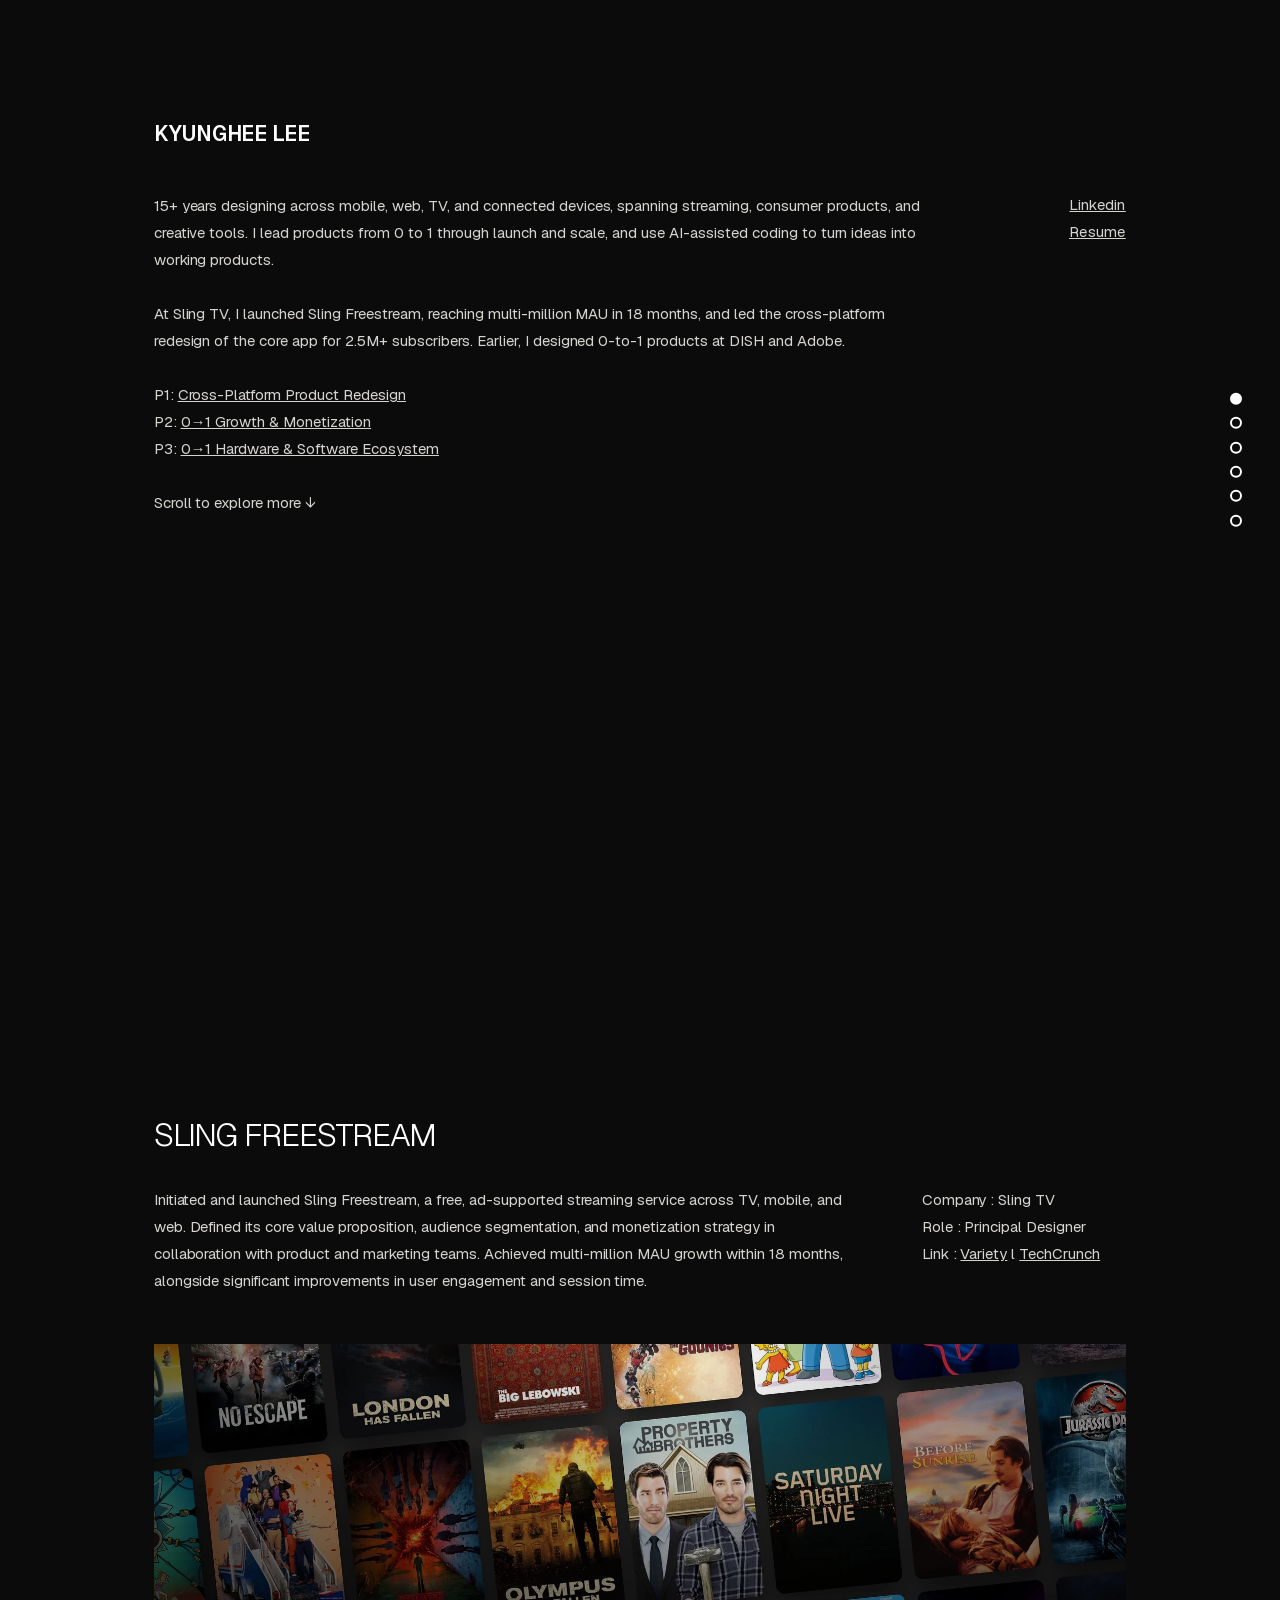
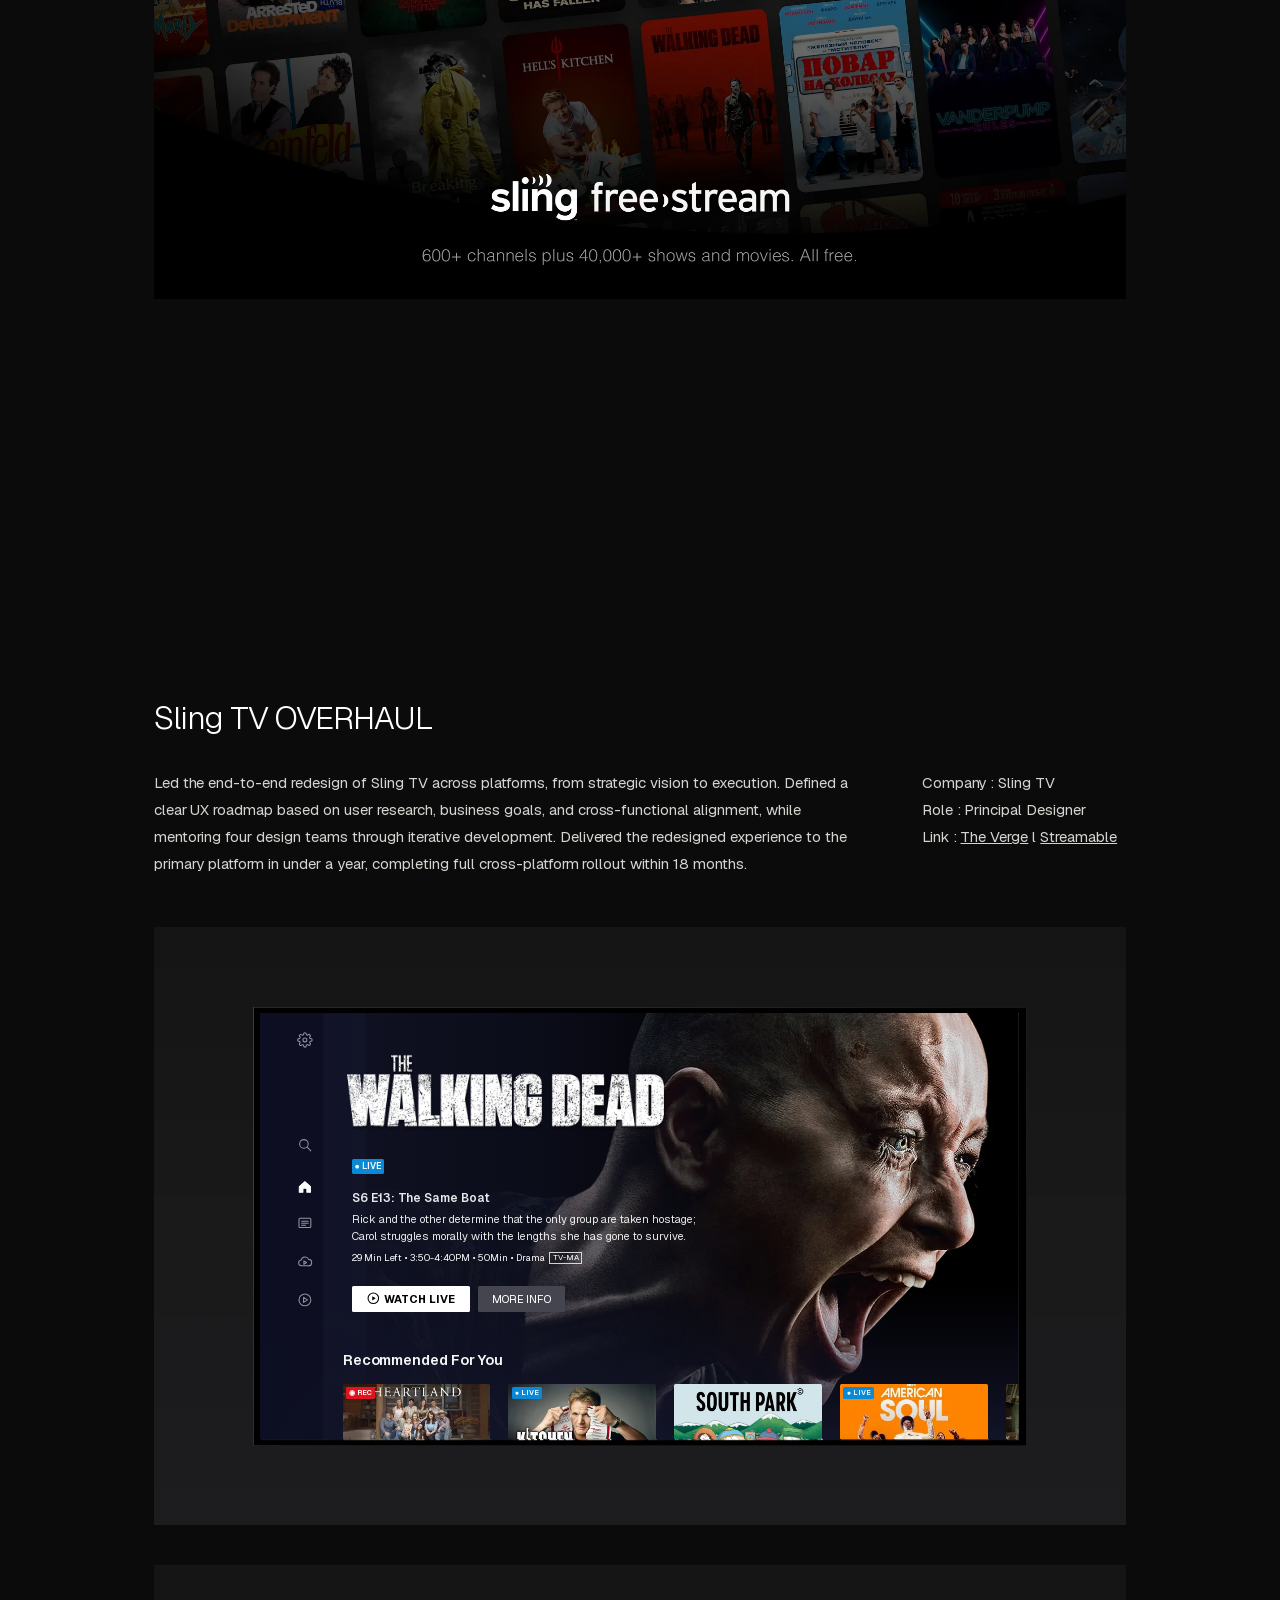
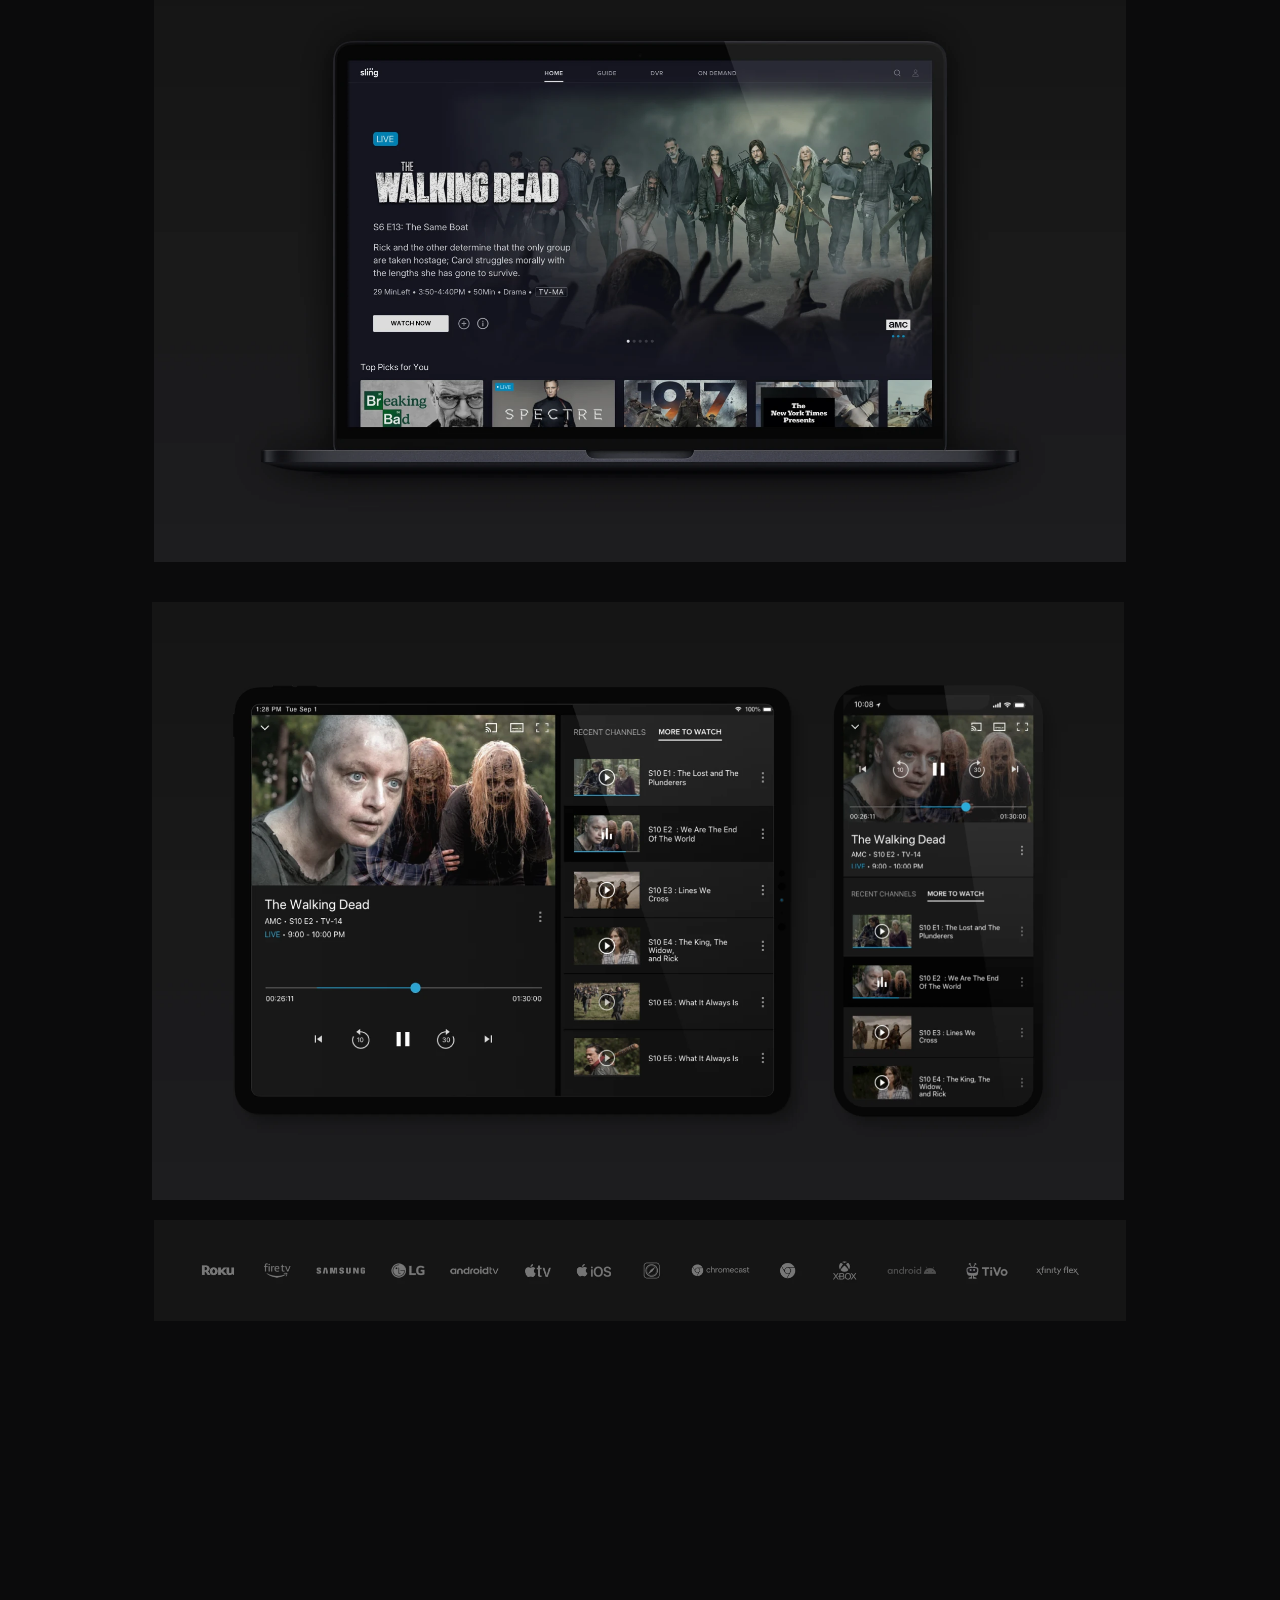
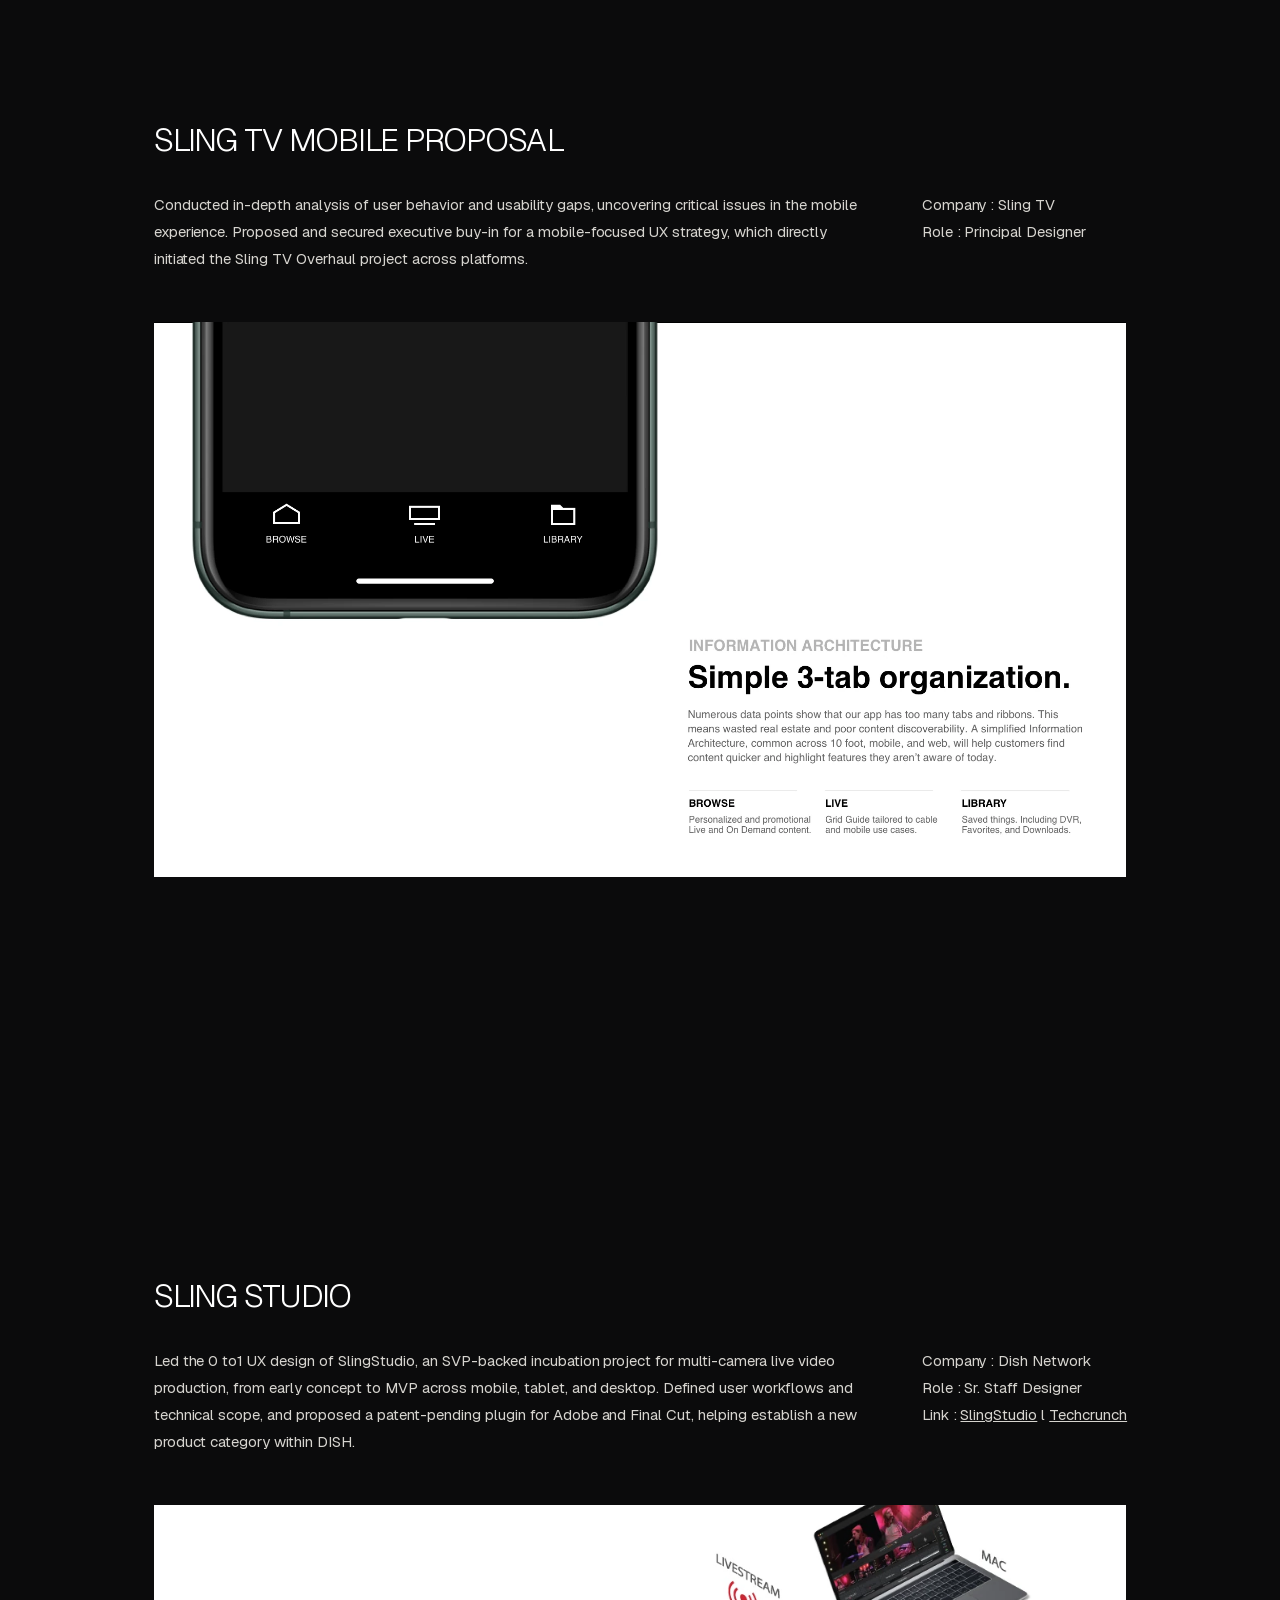
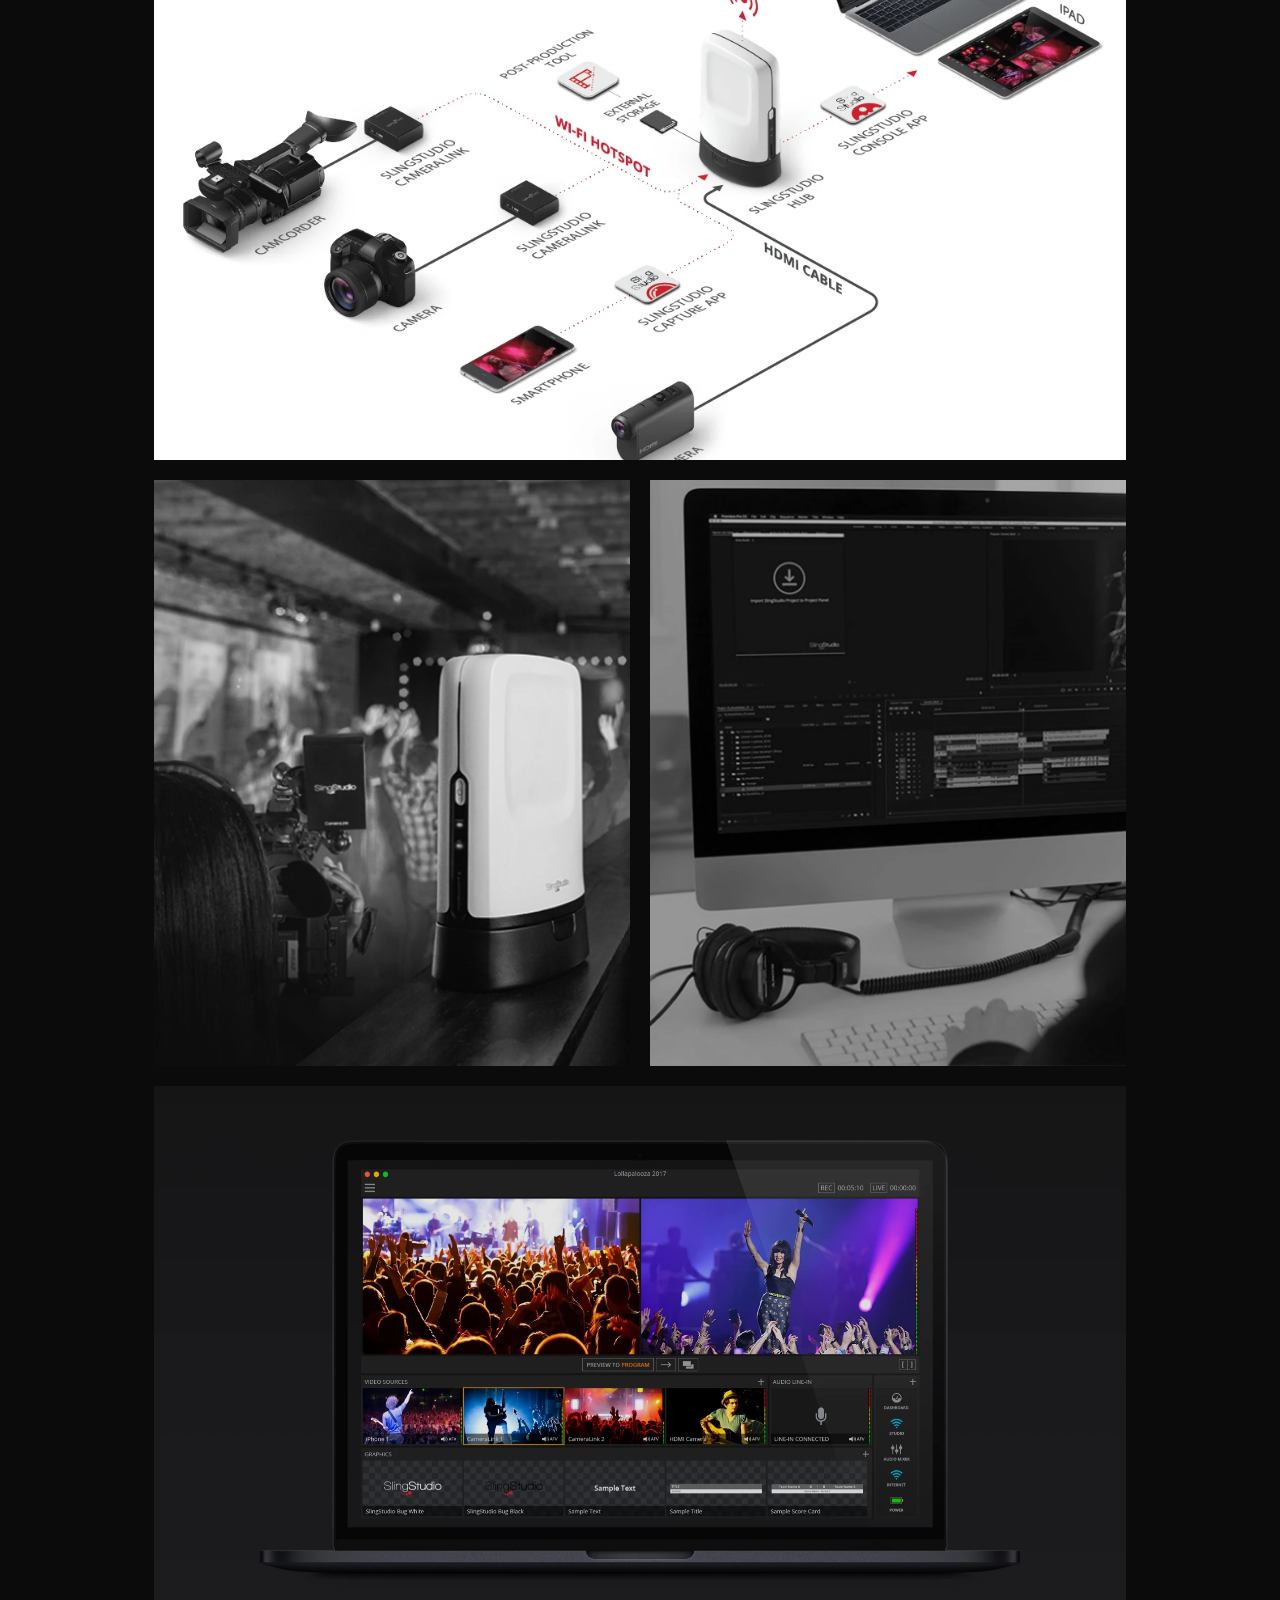
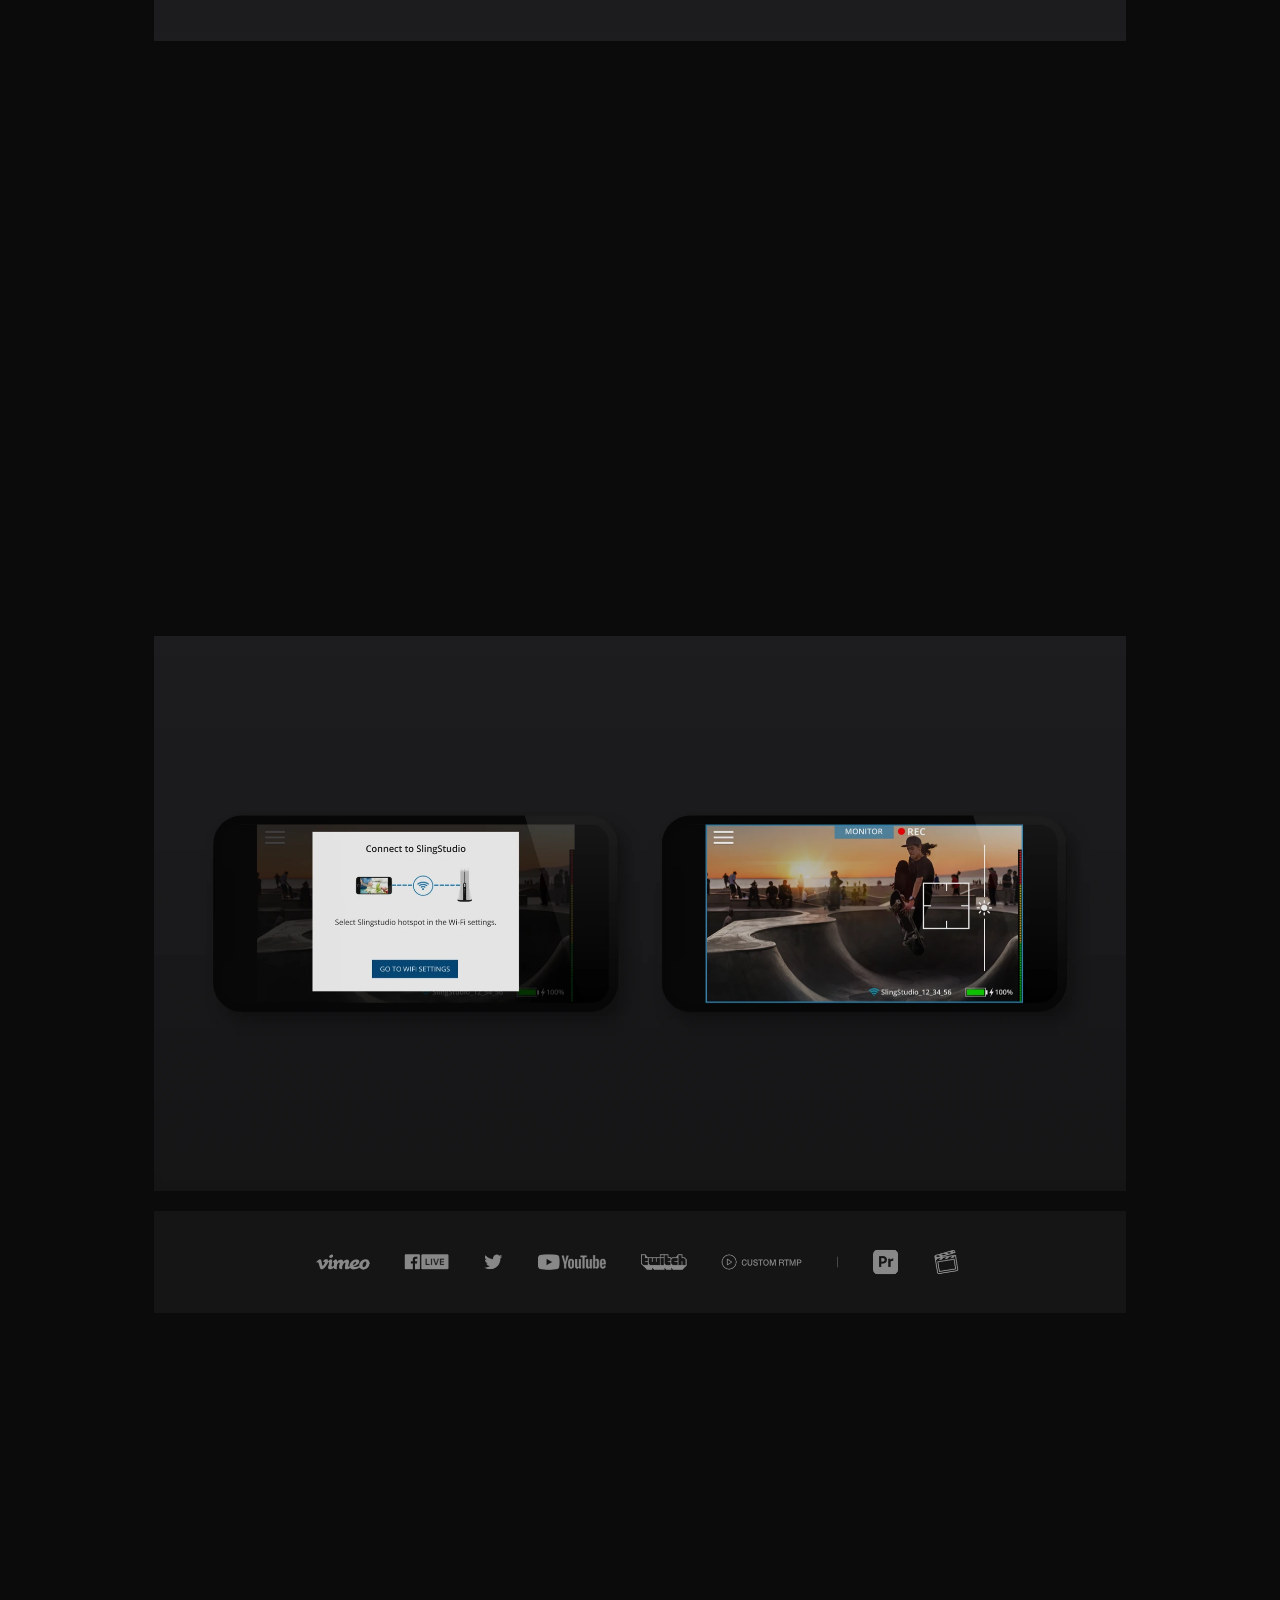
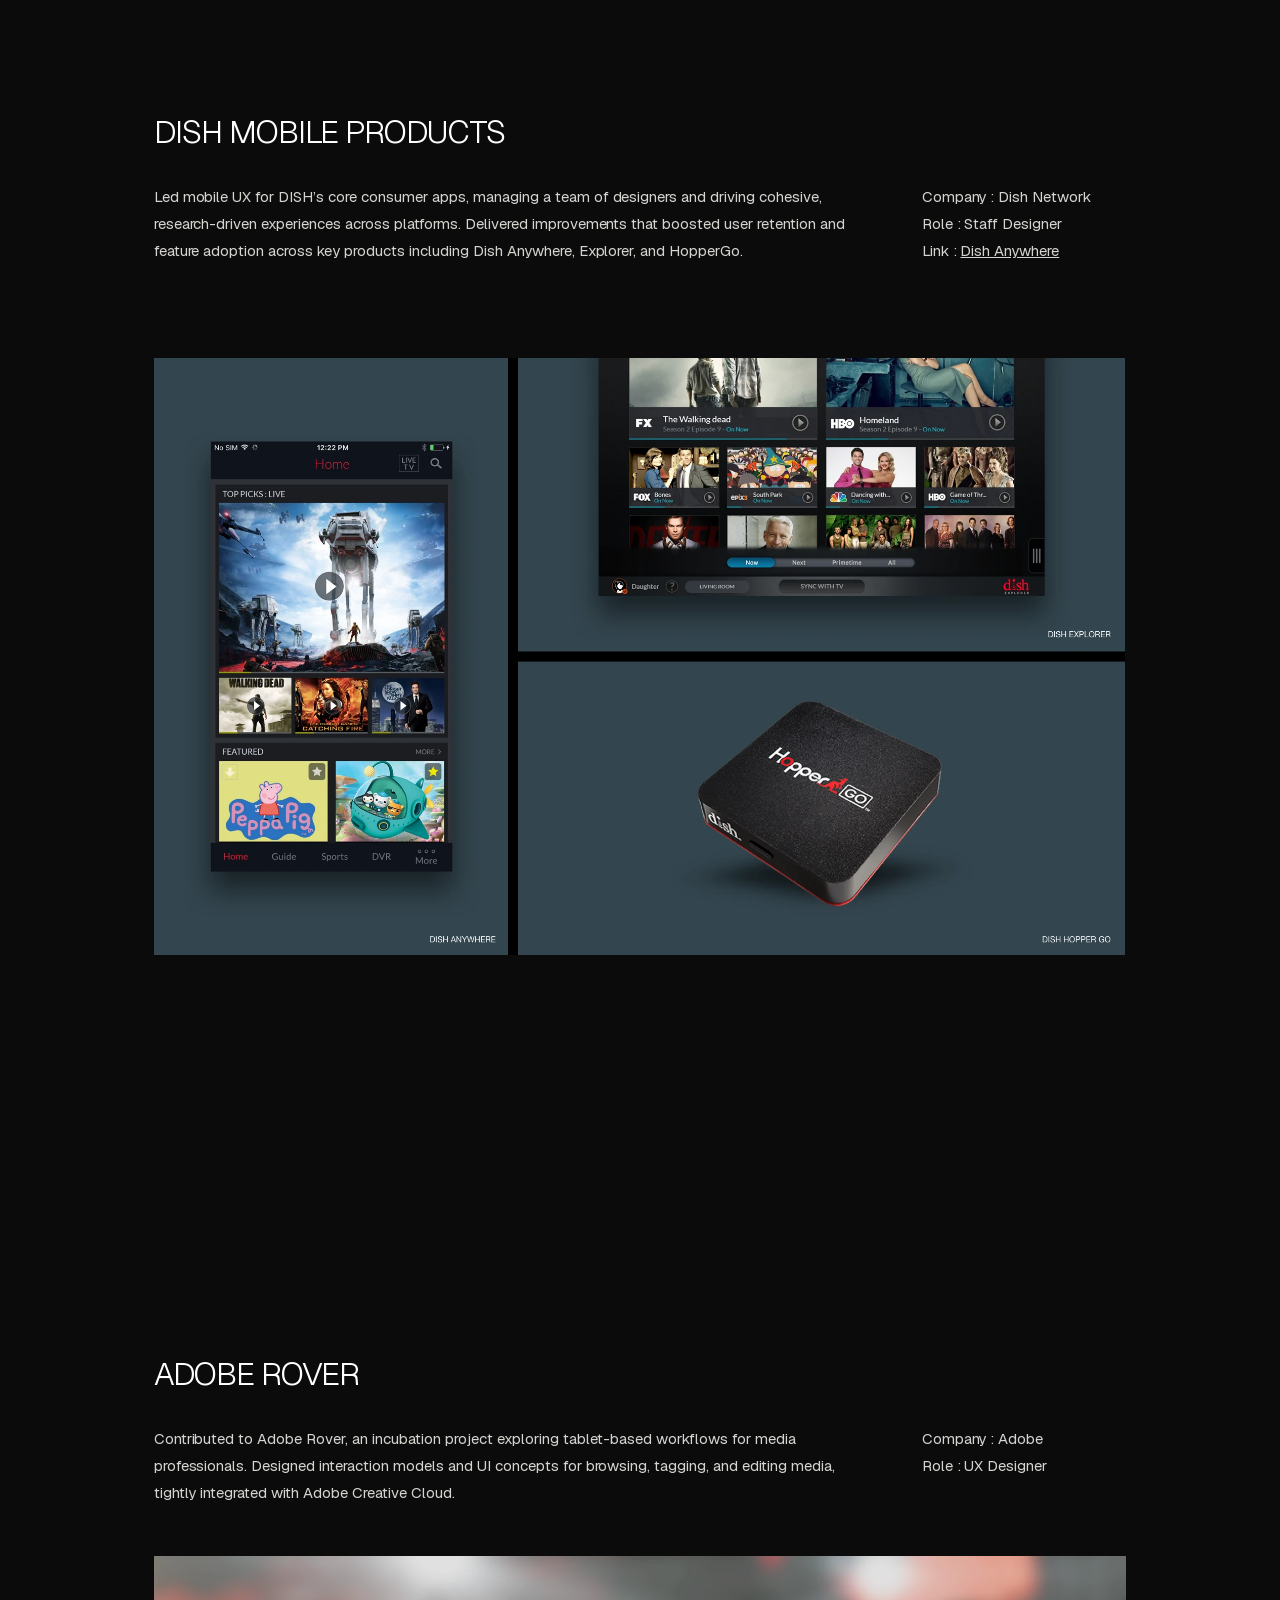
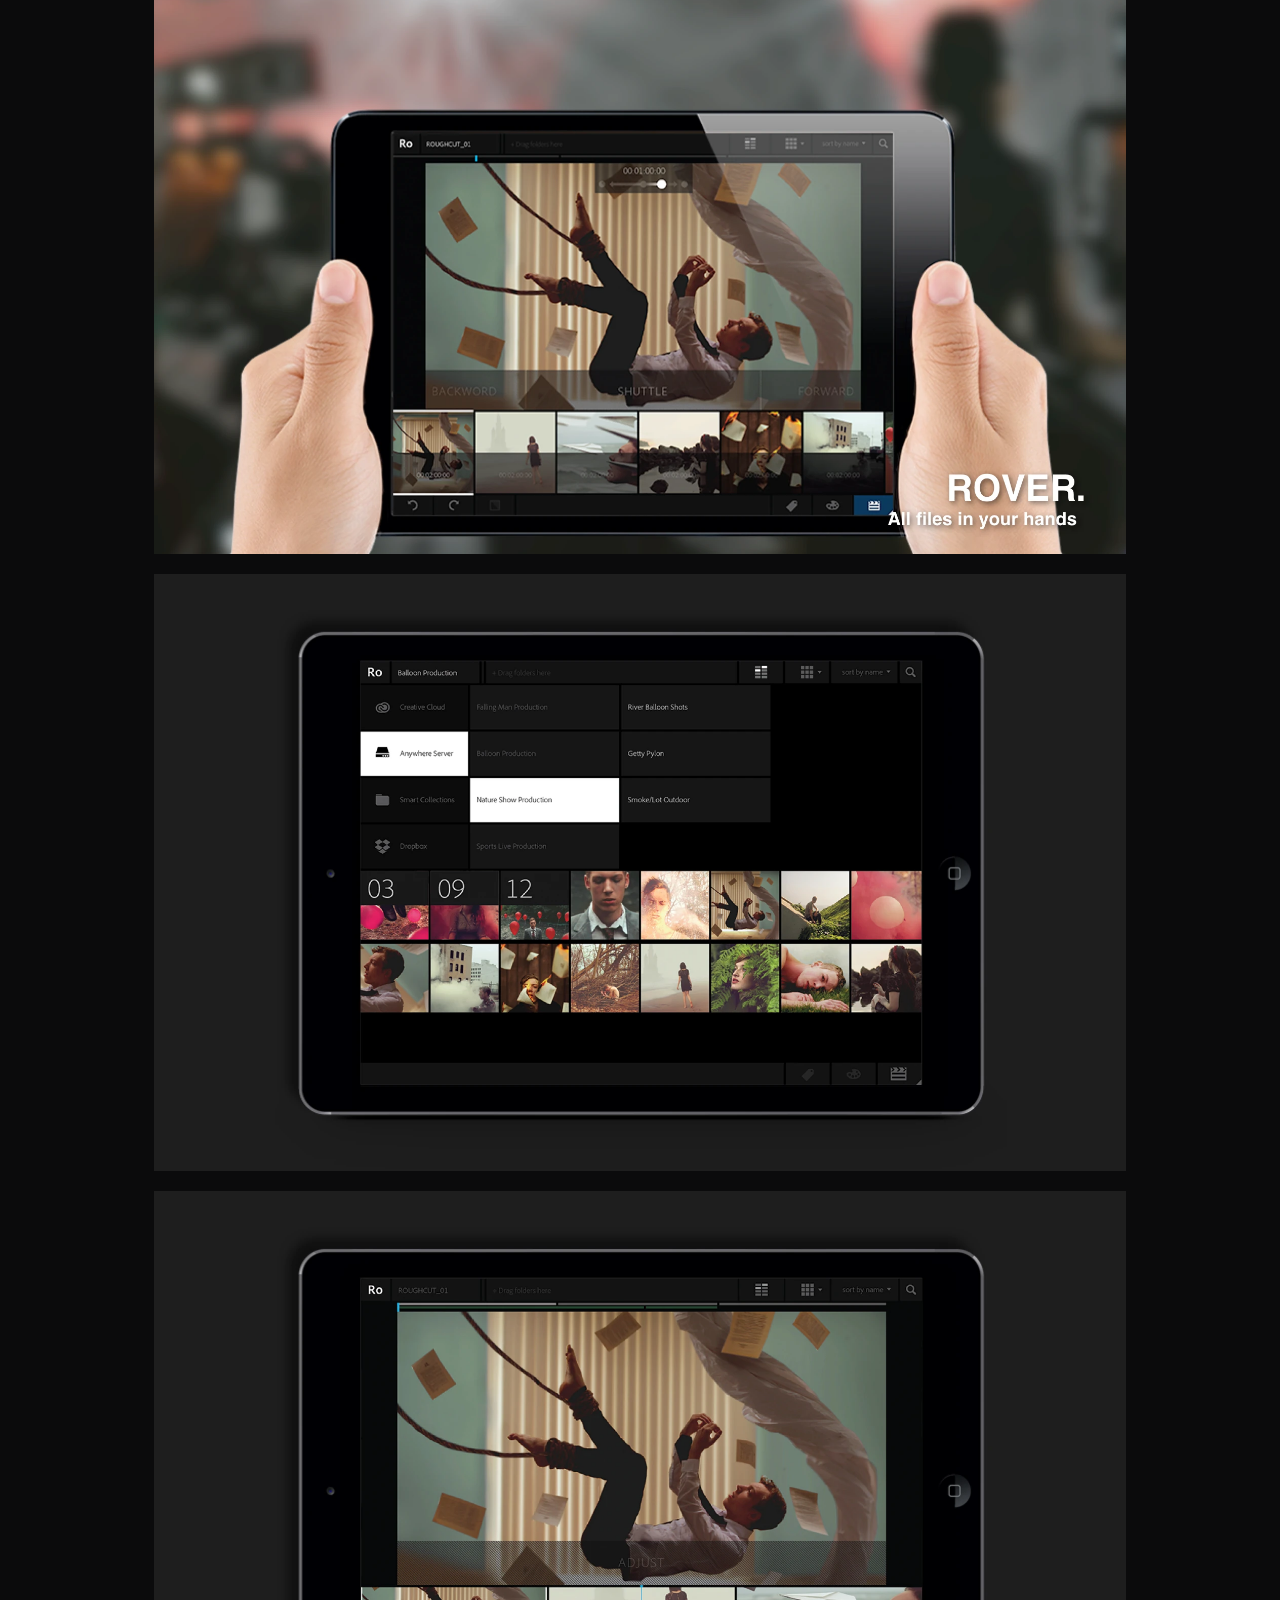
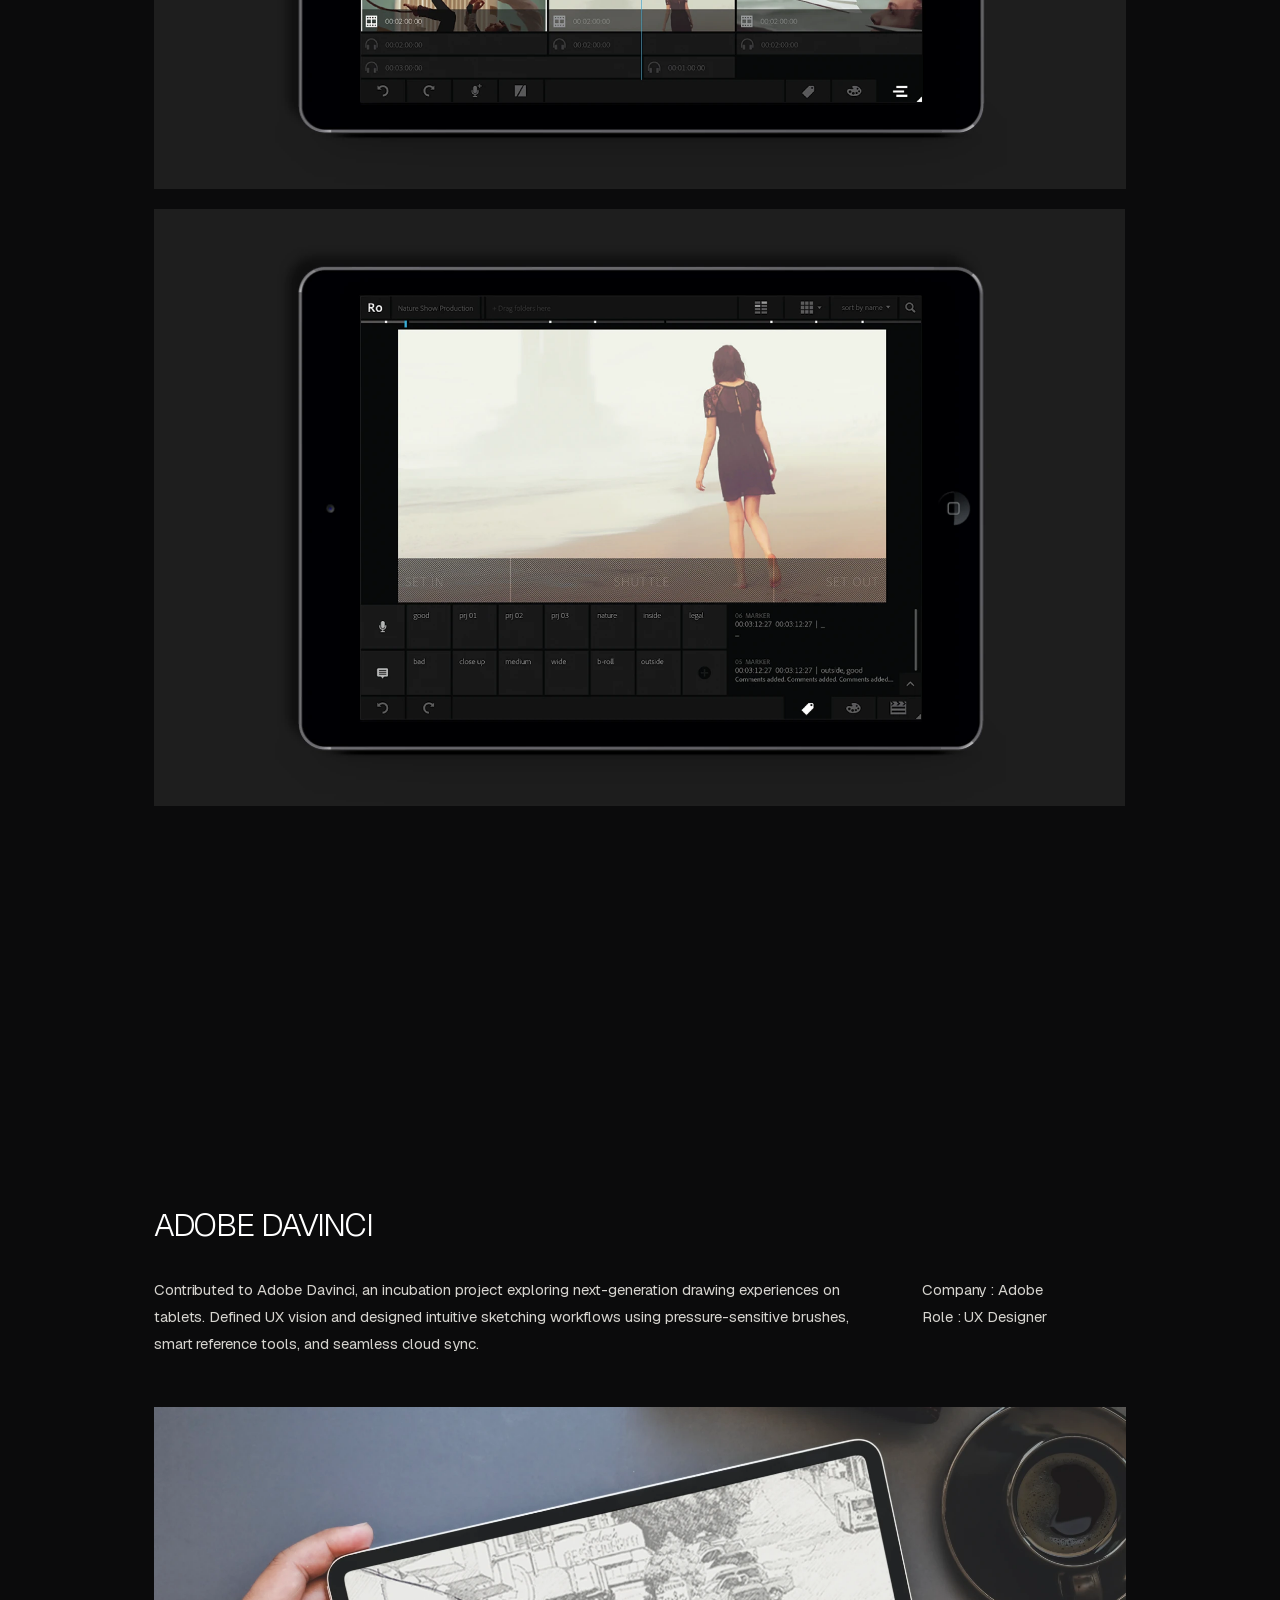
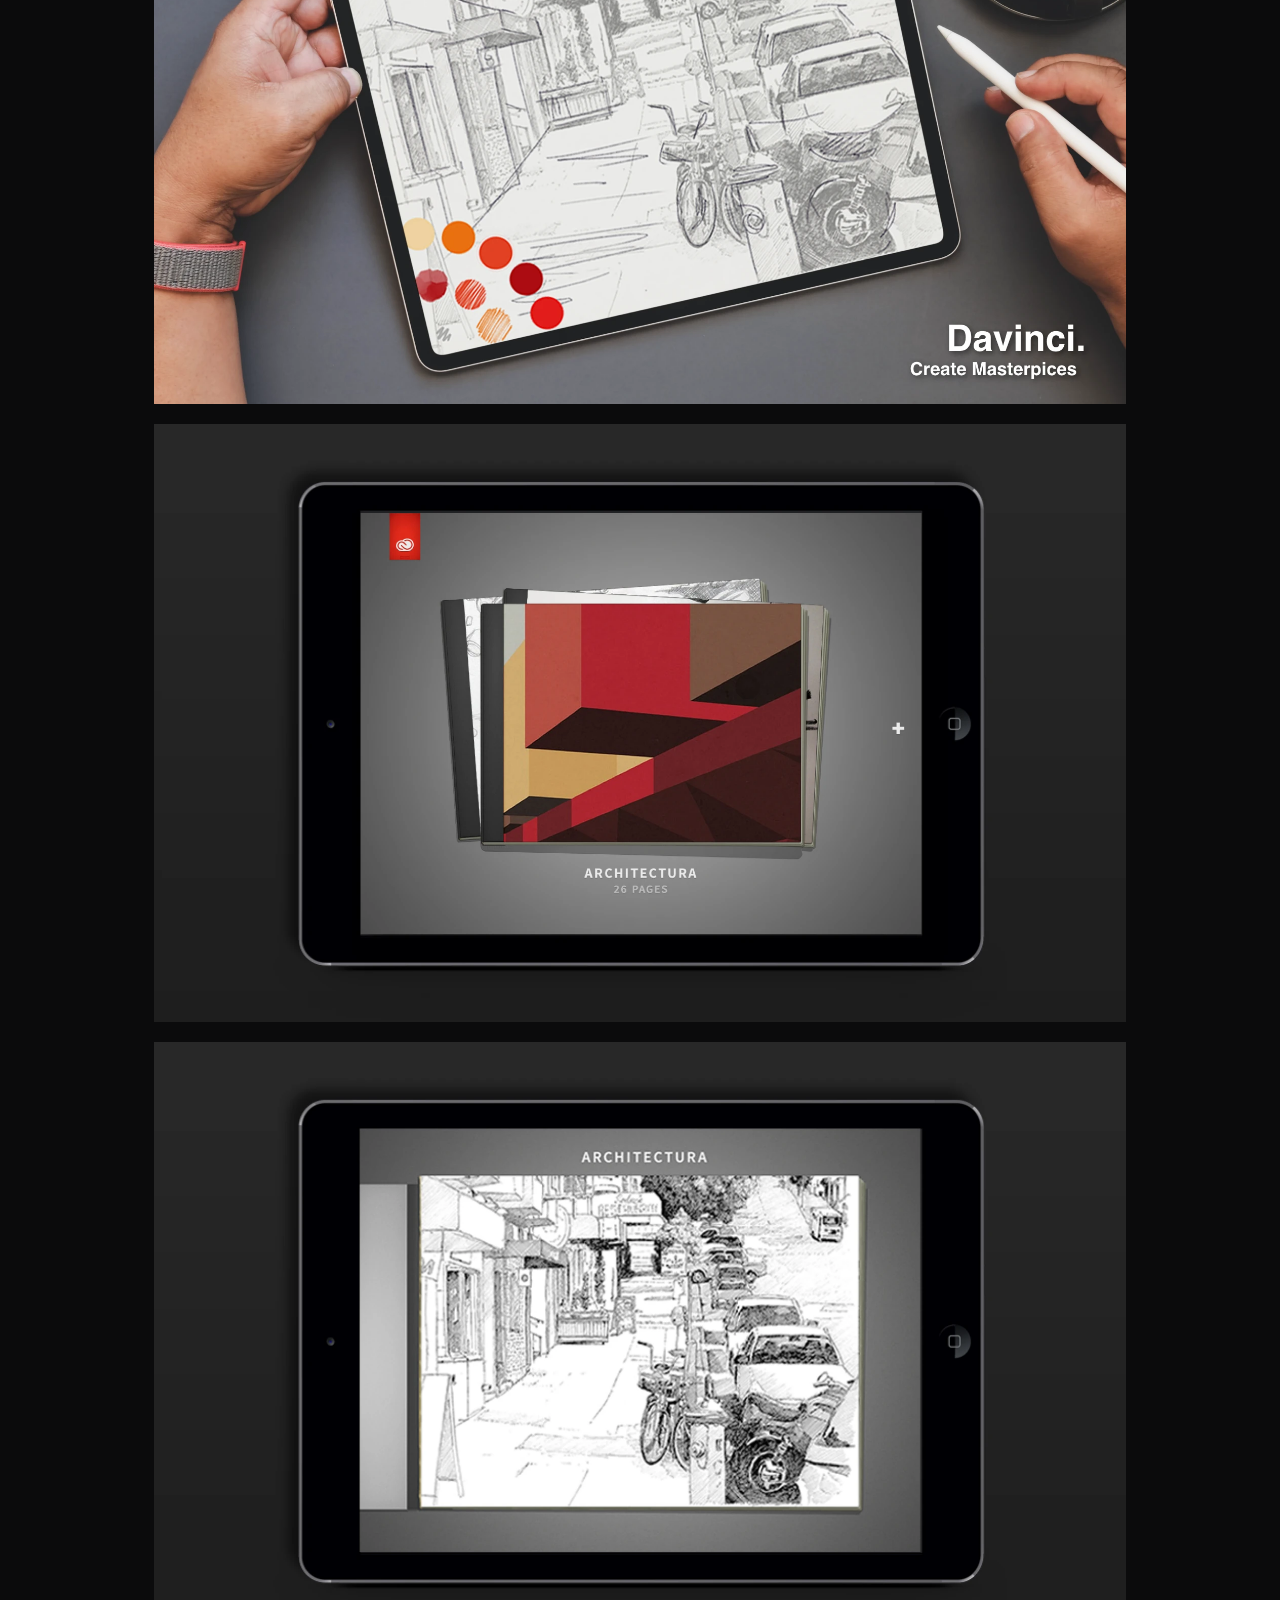
==== commit 5d3c2630: "Footer text, Back to deck, top-left Back link on project pages Co-Authored-By: Claude Sonnet 5.5 <no" ====
--- a/index.html
+++ b/index.html
@@ -10,7 +10,7 @@
 <link rel="icon" href="favicon.png" type="image/png">
 <link rel="apple-touch-icon" href="favicon.png">
 <link rel="preload" href="fonts/Geist-latin.woff2" as="font" type="font/woff2" crossorigin>
-<link rel="stylesheet" href="style.css?v=1793902353">
+<link rel="stylesheet" href="style.css?v=1793904910">
 <!-- Google Analytics 4 -->
 <script async src="https://www.googletagmanager.com/gtag/js?id=G-1BYJC3YJBC"></script>
 <script>window.dataLayer=window.dataLayer||[];function gtag(){dataLayer.push(arguments)}gtag('js',new Date());gtag('config','G-1BYJC3YJBC');</script>
@@ -213,10 +213,10 @@
 </main>
 <footer>
   <div class="f-text">
-    <p>&copy; 2026 DESIGNED BY KYUNGHEE LEE WITH AI-ASSISTED CODING</p>
+    <p>&copy; 2026 KYUNGHEE LEE l BUILT WITH CLAUDE CODE</p>
     <p>&#8203;</p>
   </div>
 </footer>
-<script src="site.js?v=1793902353"></script>
+<script src="site.js?v=1793904910"></script>
 </body>
 </html>
--- a/style.css
+++ b/style.css
@@ -41,7 +41,7 @@
 .shot.pair img{flex:none}
 
 /* ---- footer ---- */
-footer{margin-top:500px;height:100px;background:#0b0b0c;color:#83838a;font-size:14px;line-height:22.4px;text-align:center}
+footer{margin-top:500px;height:100px;background:#0b0b0c;color:#83838a;font-size:12px;line-height:22.4px;text-align:center}
 .f-text{width:40vw;margin:0 auto;padding-top:27.5px}
 
 /* ---- dot navigation ---- */
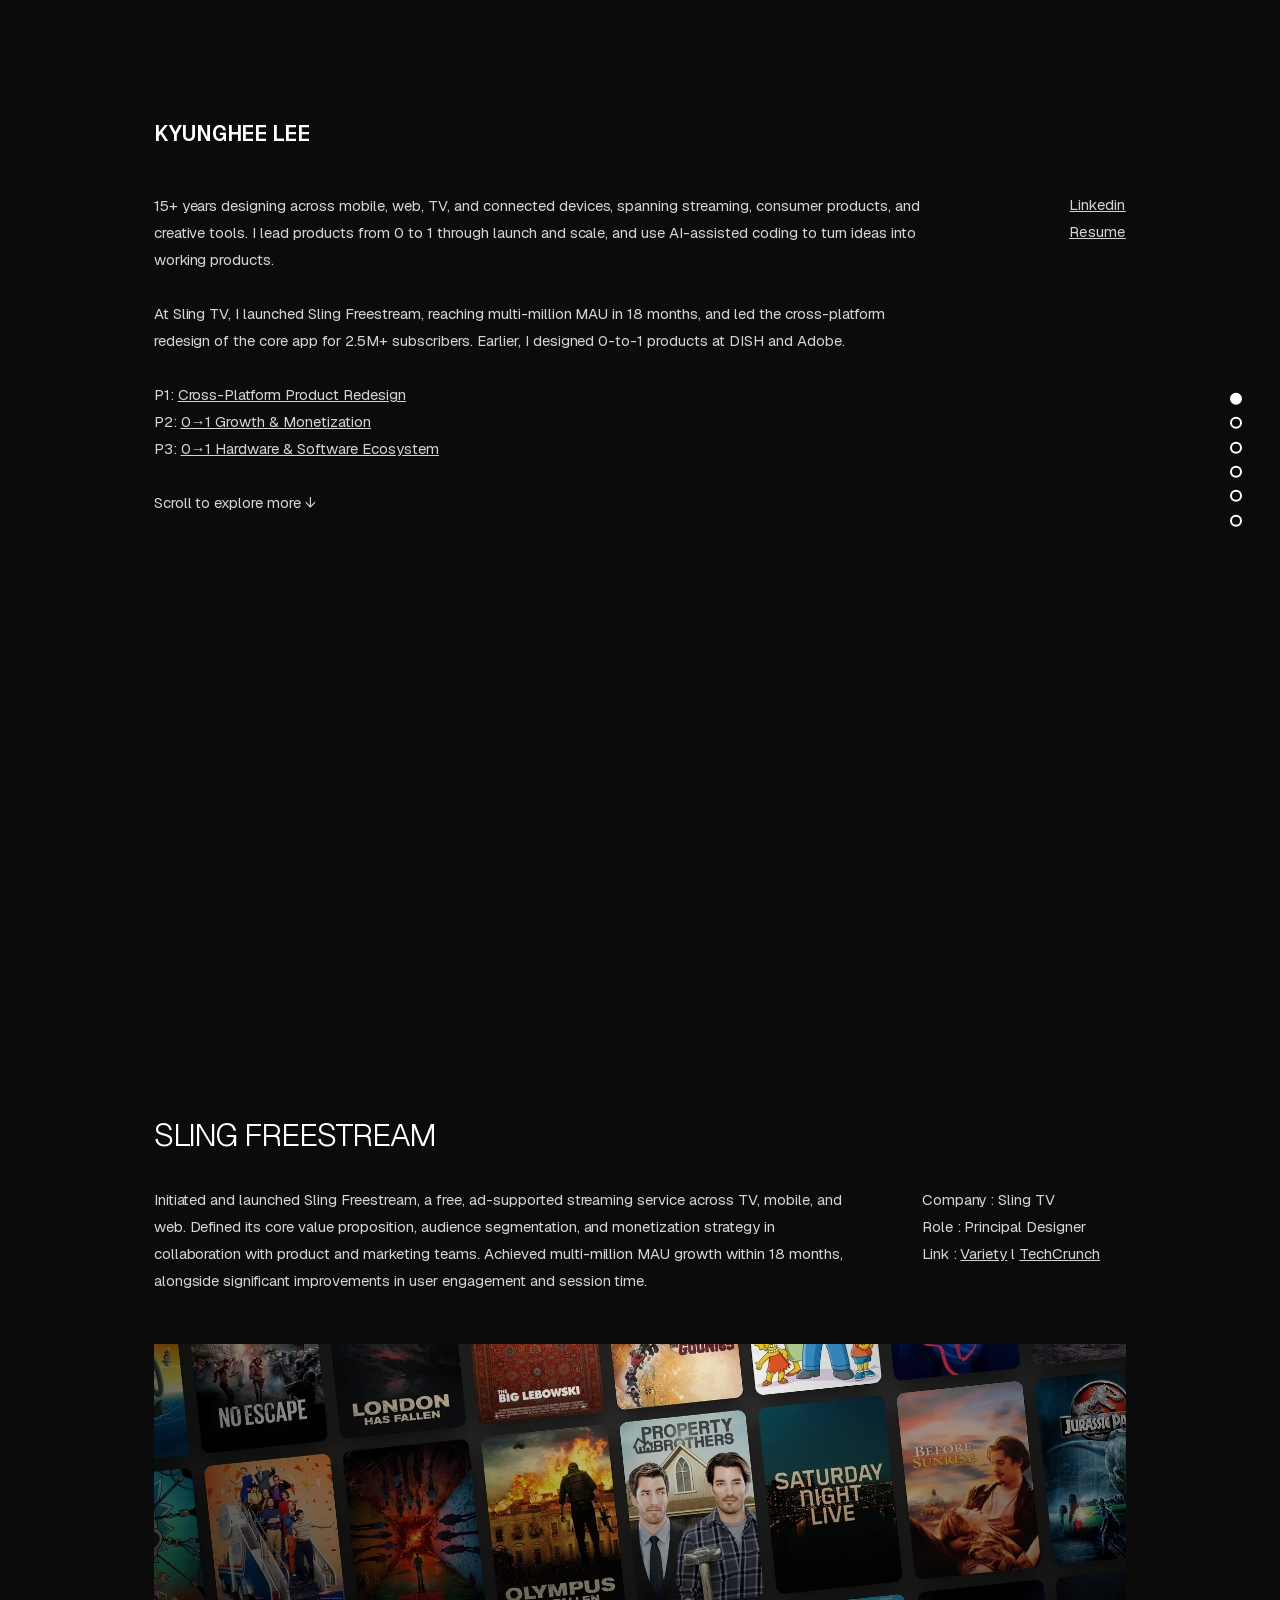
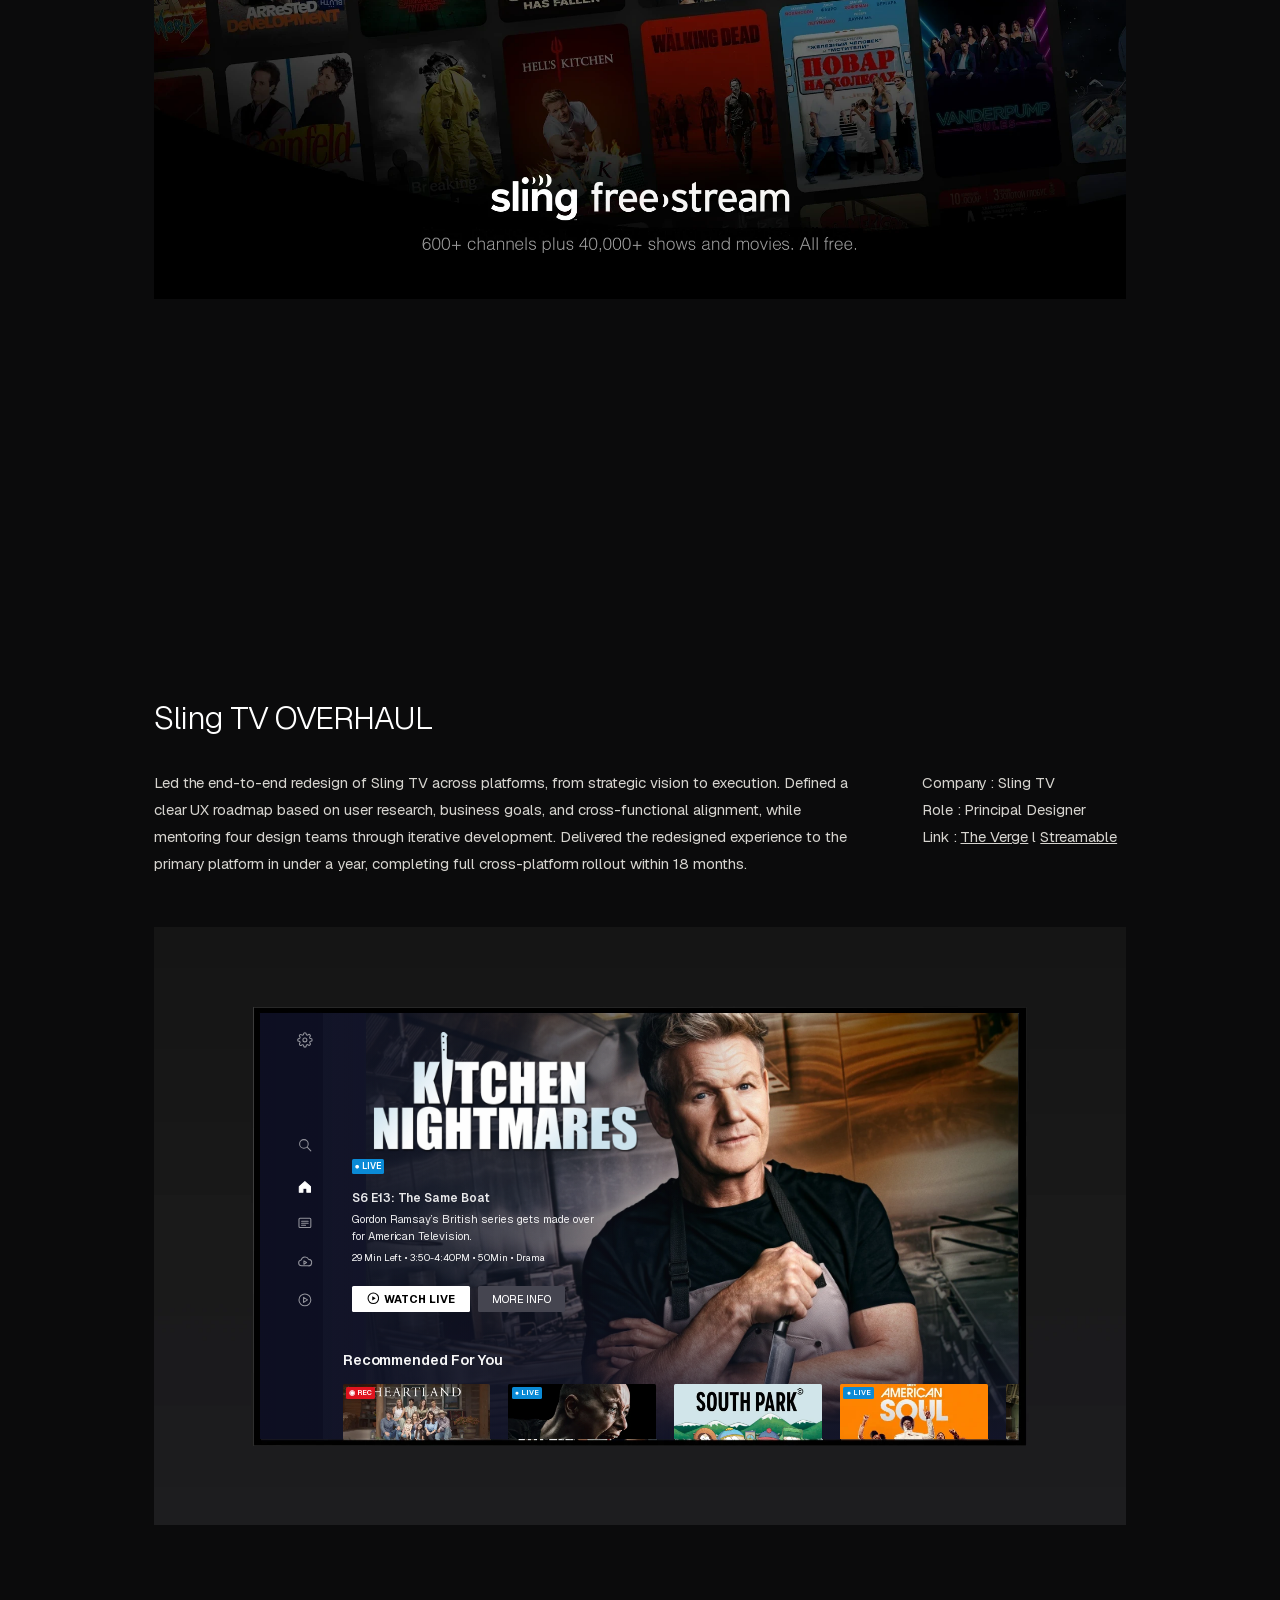
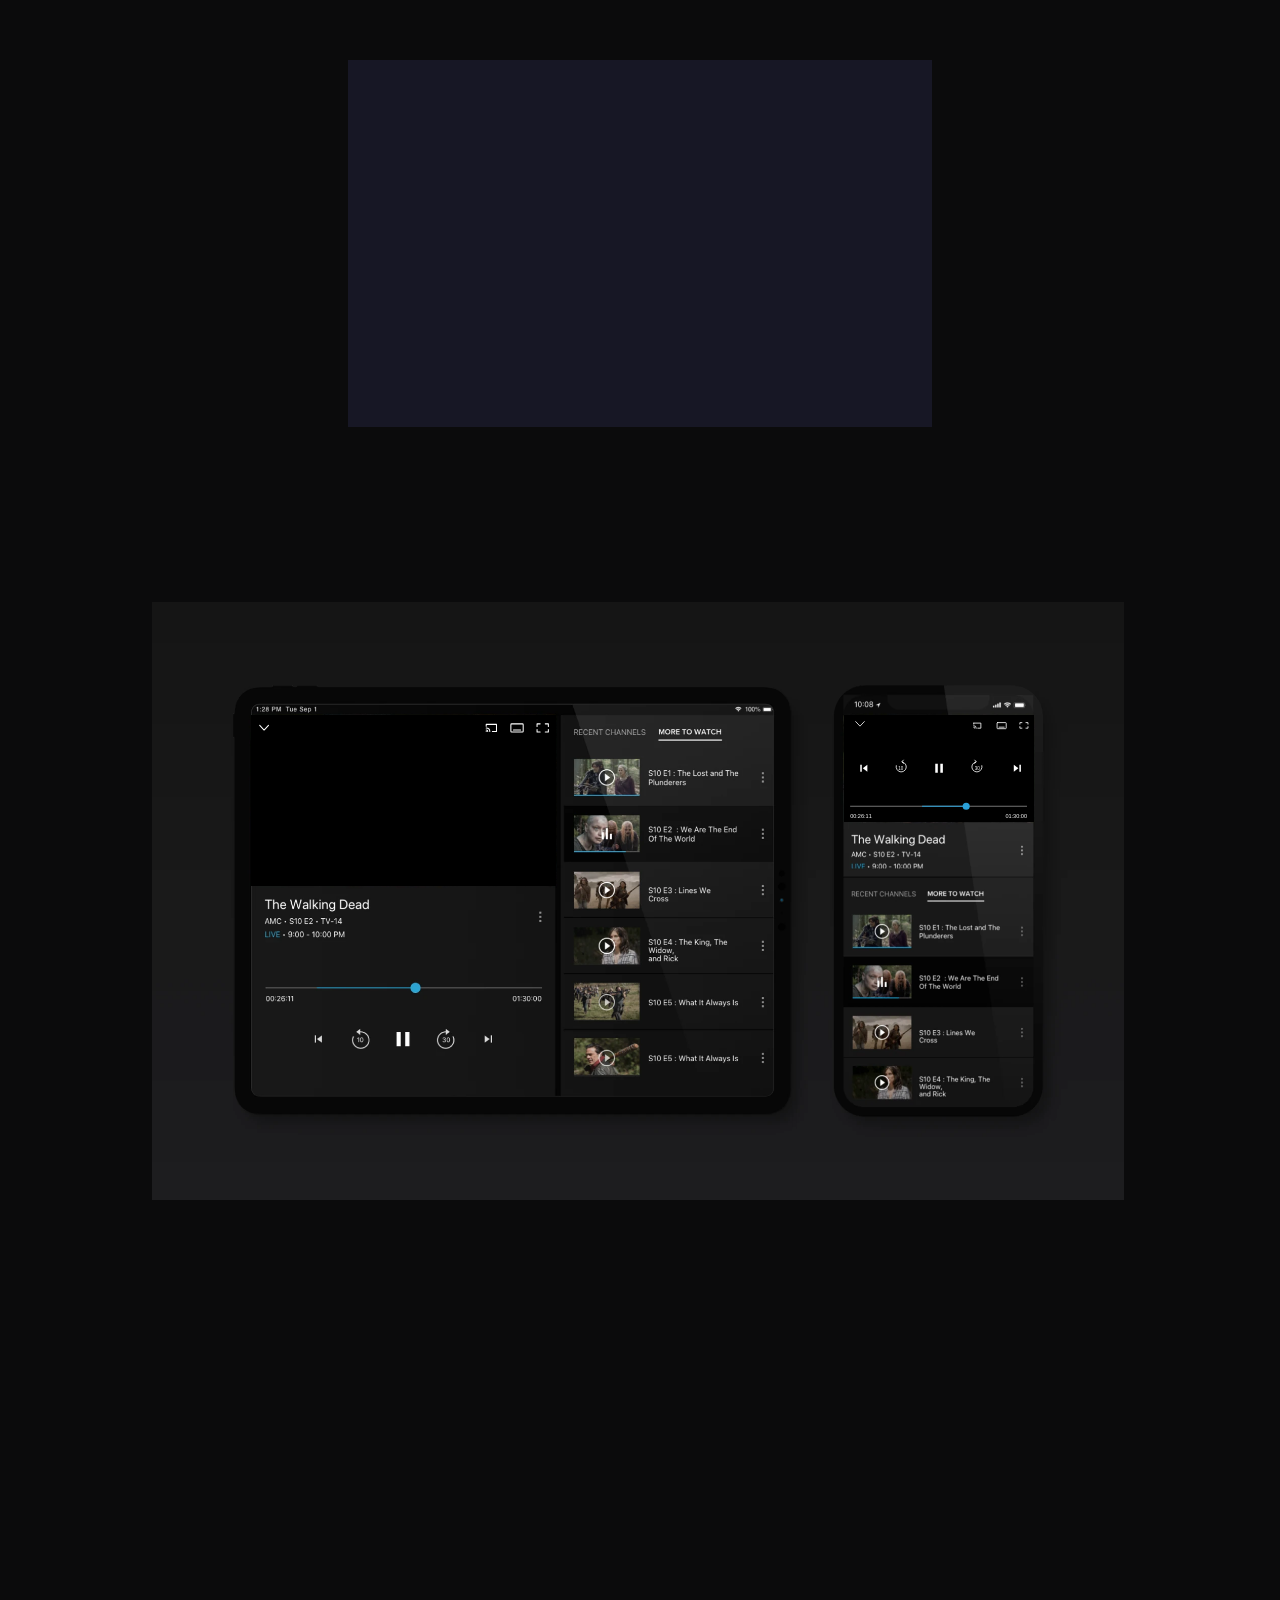
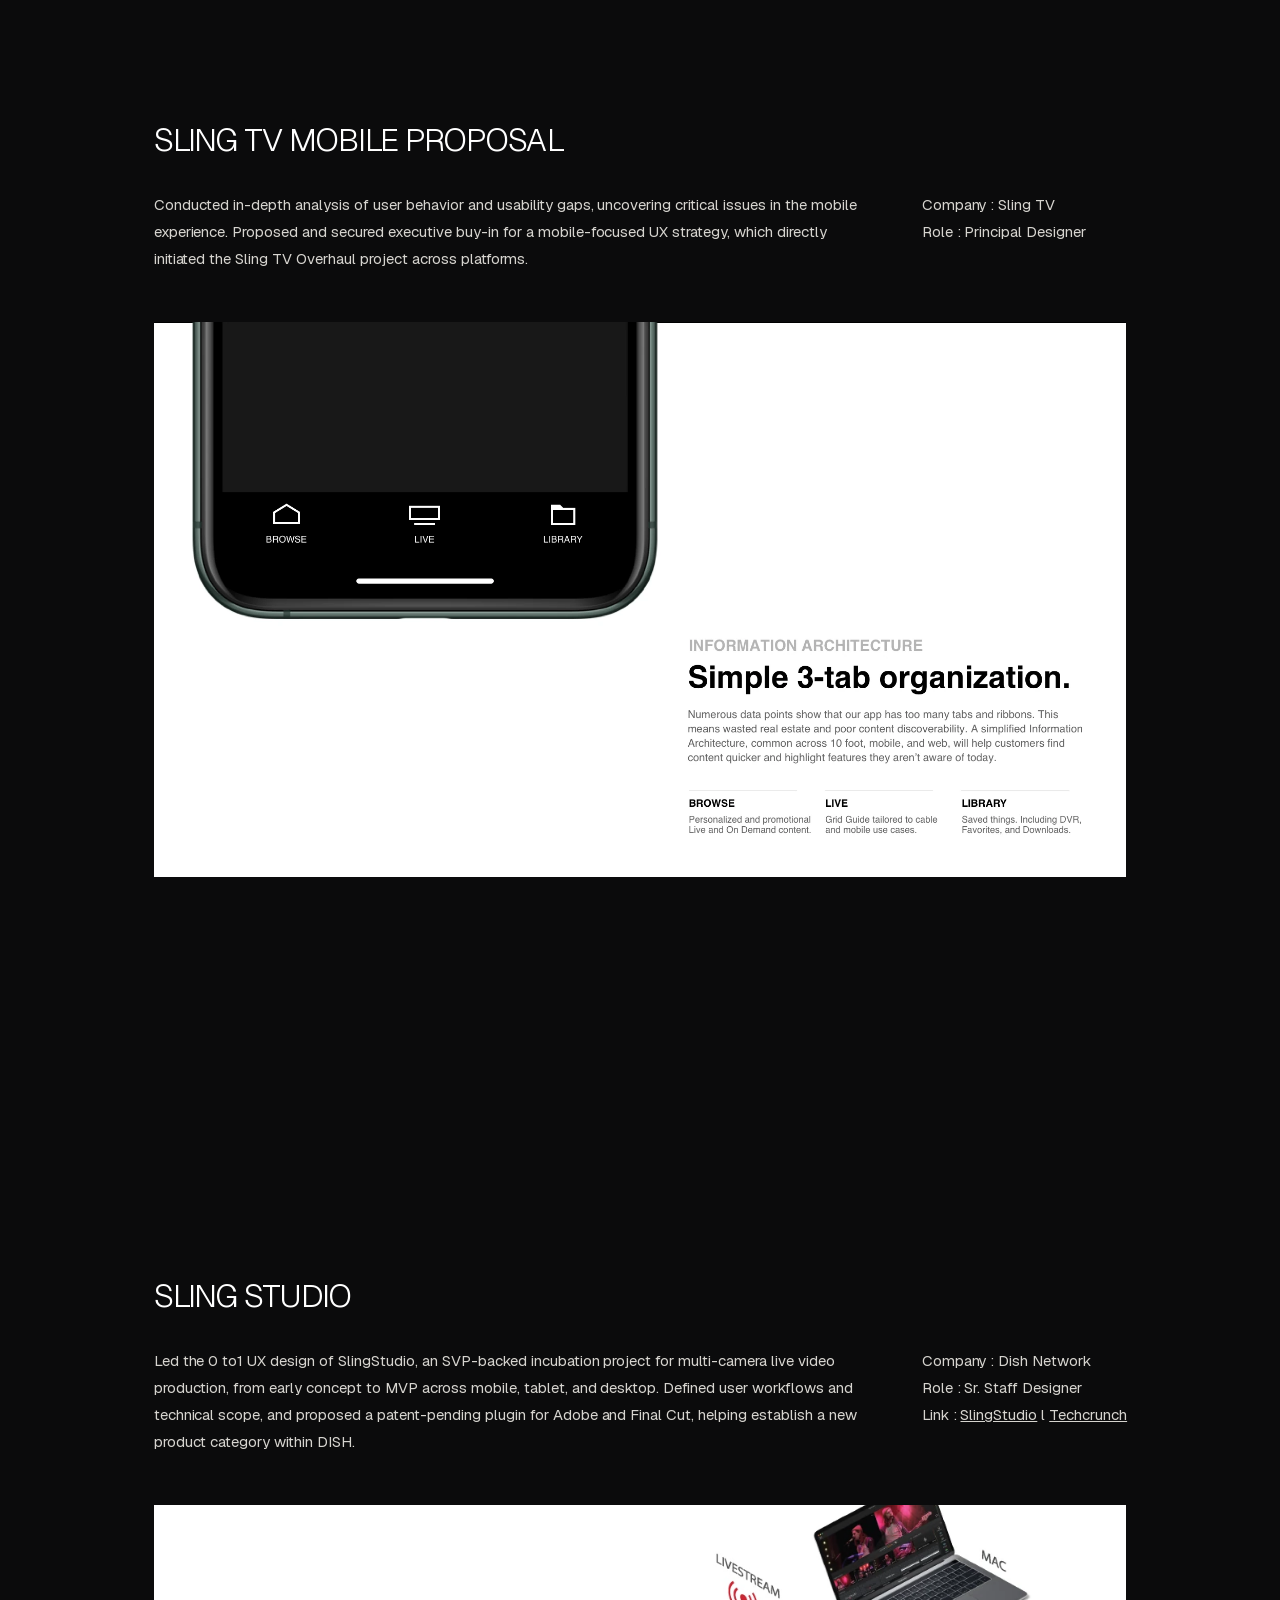
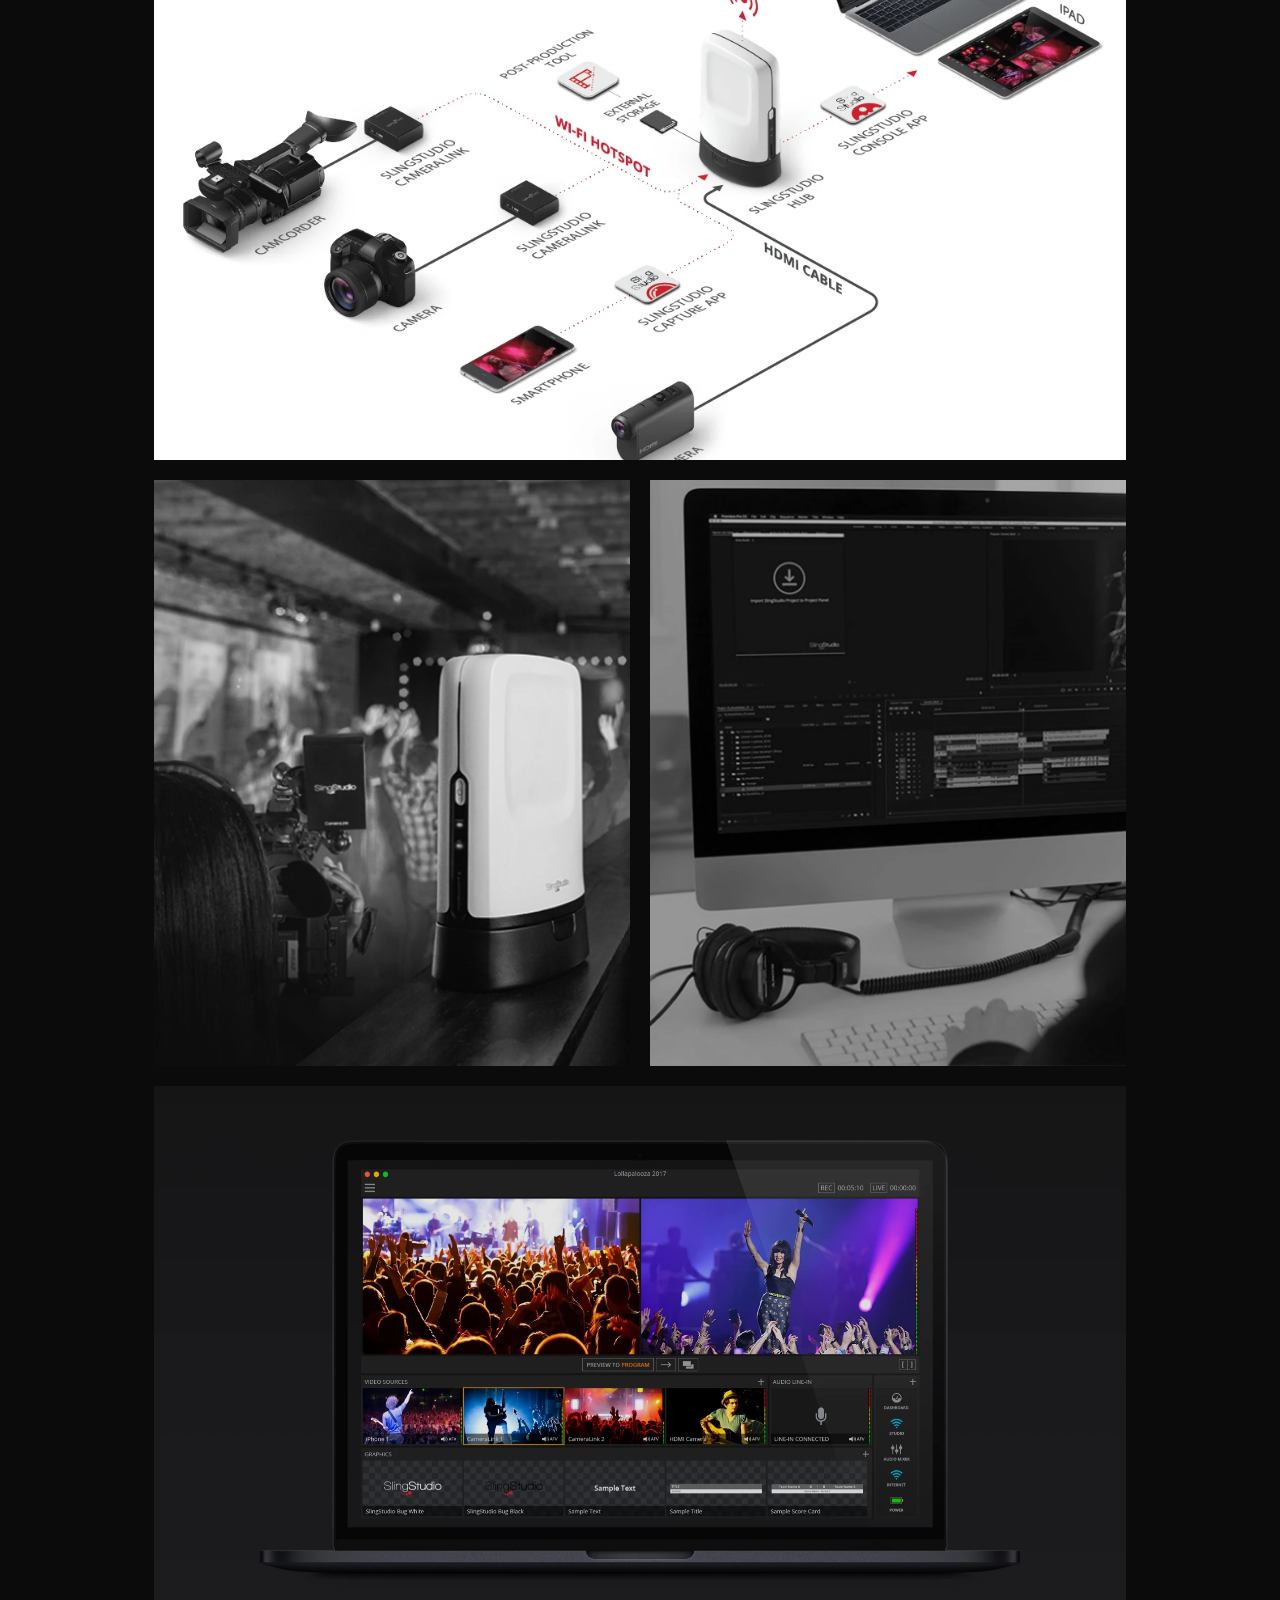
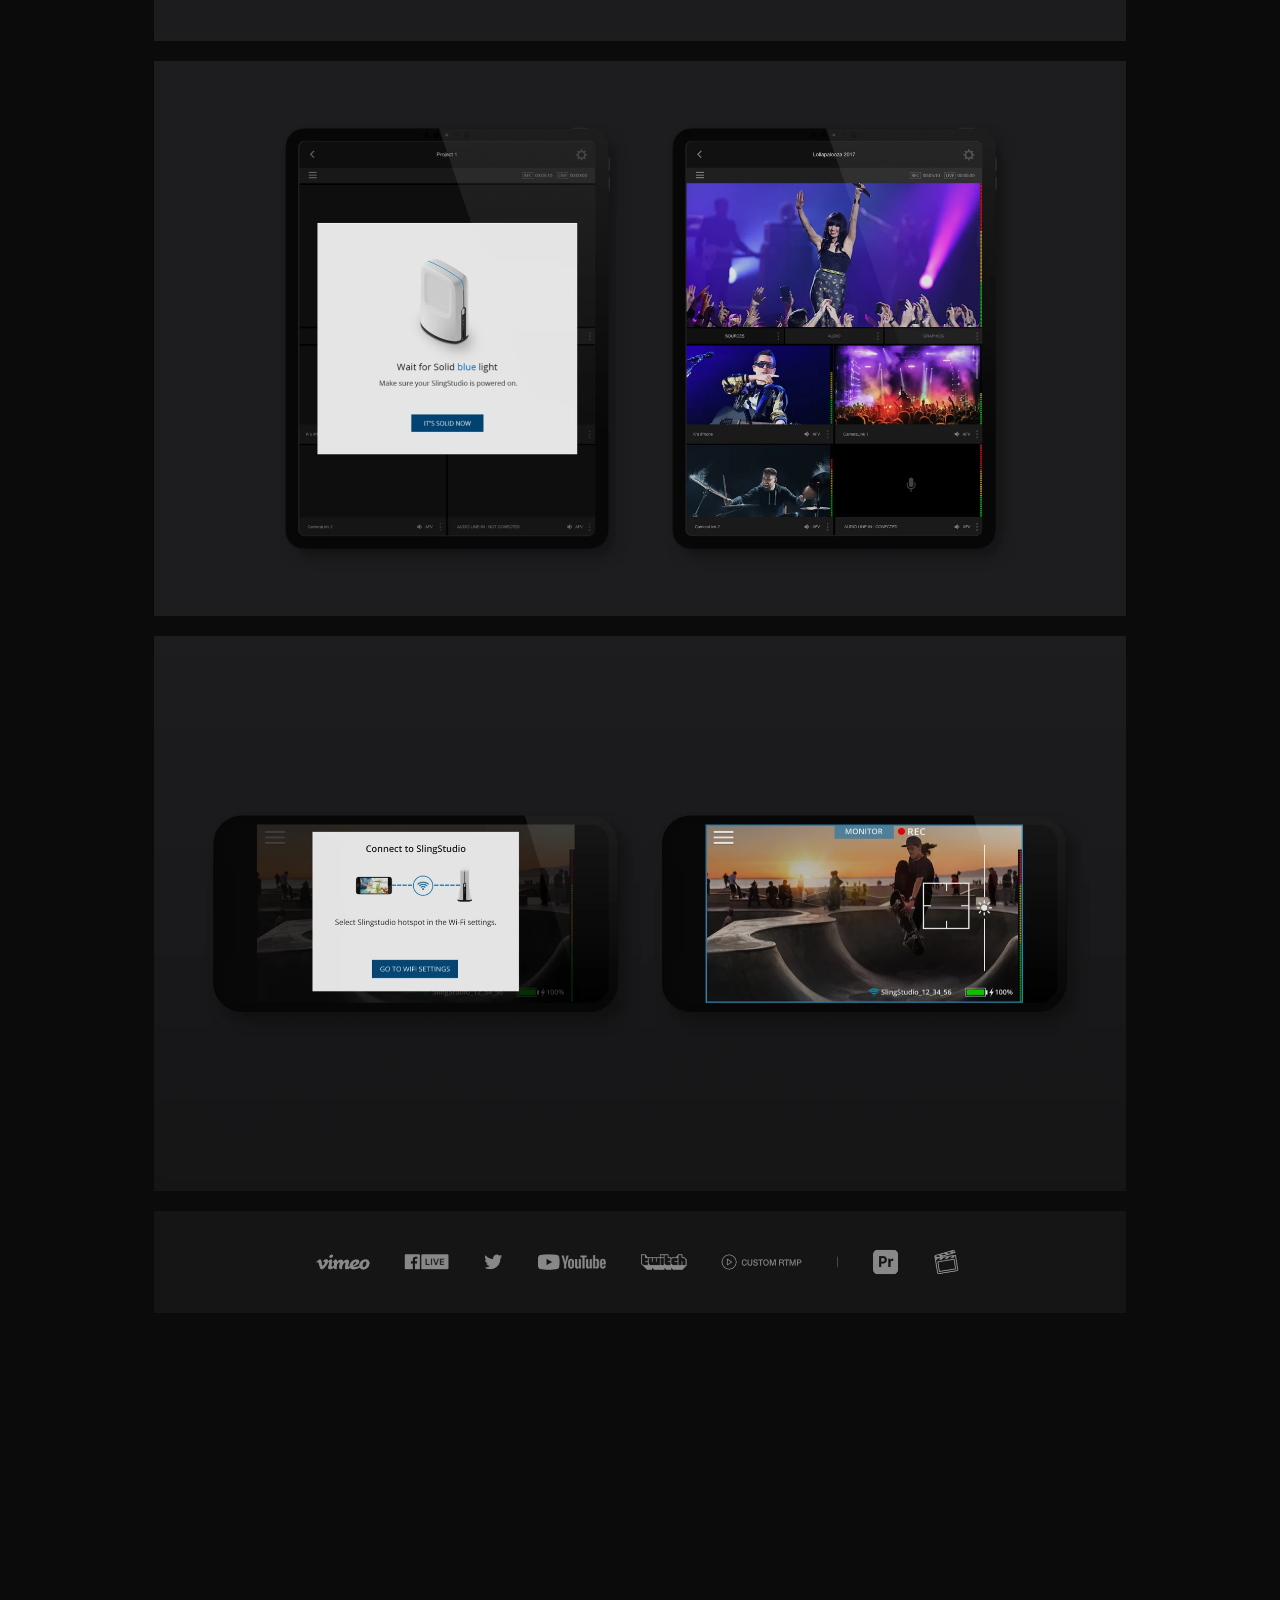
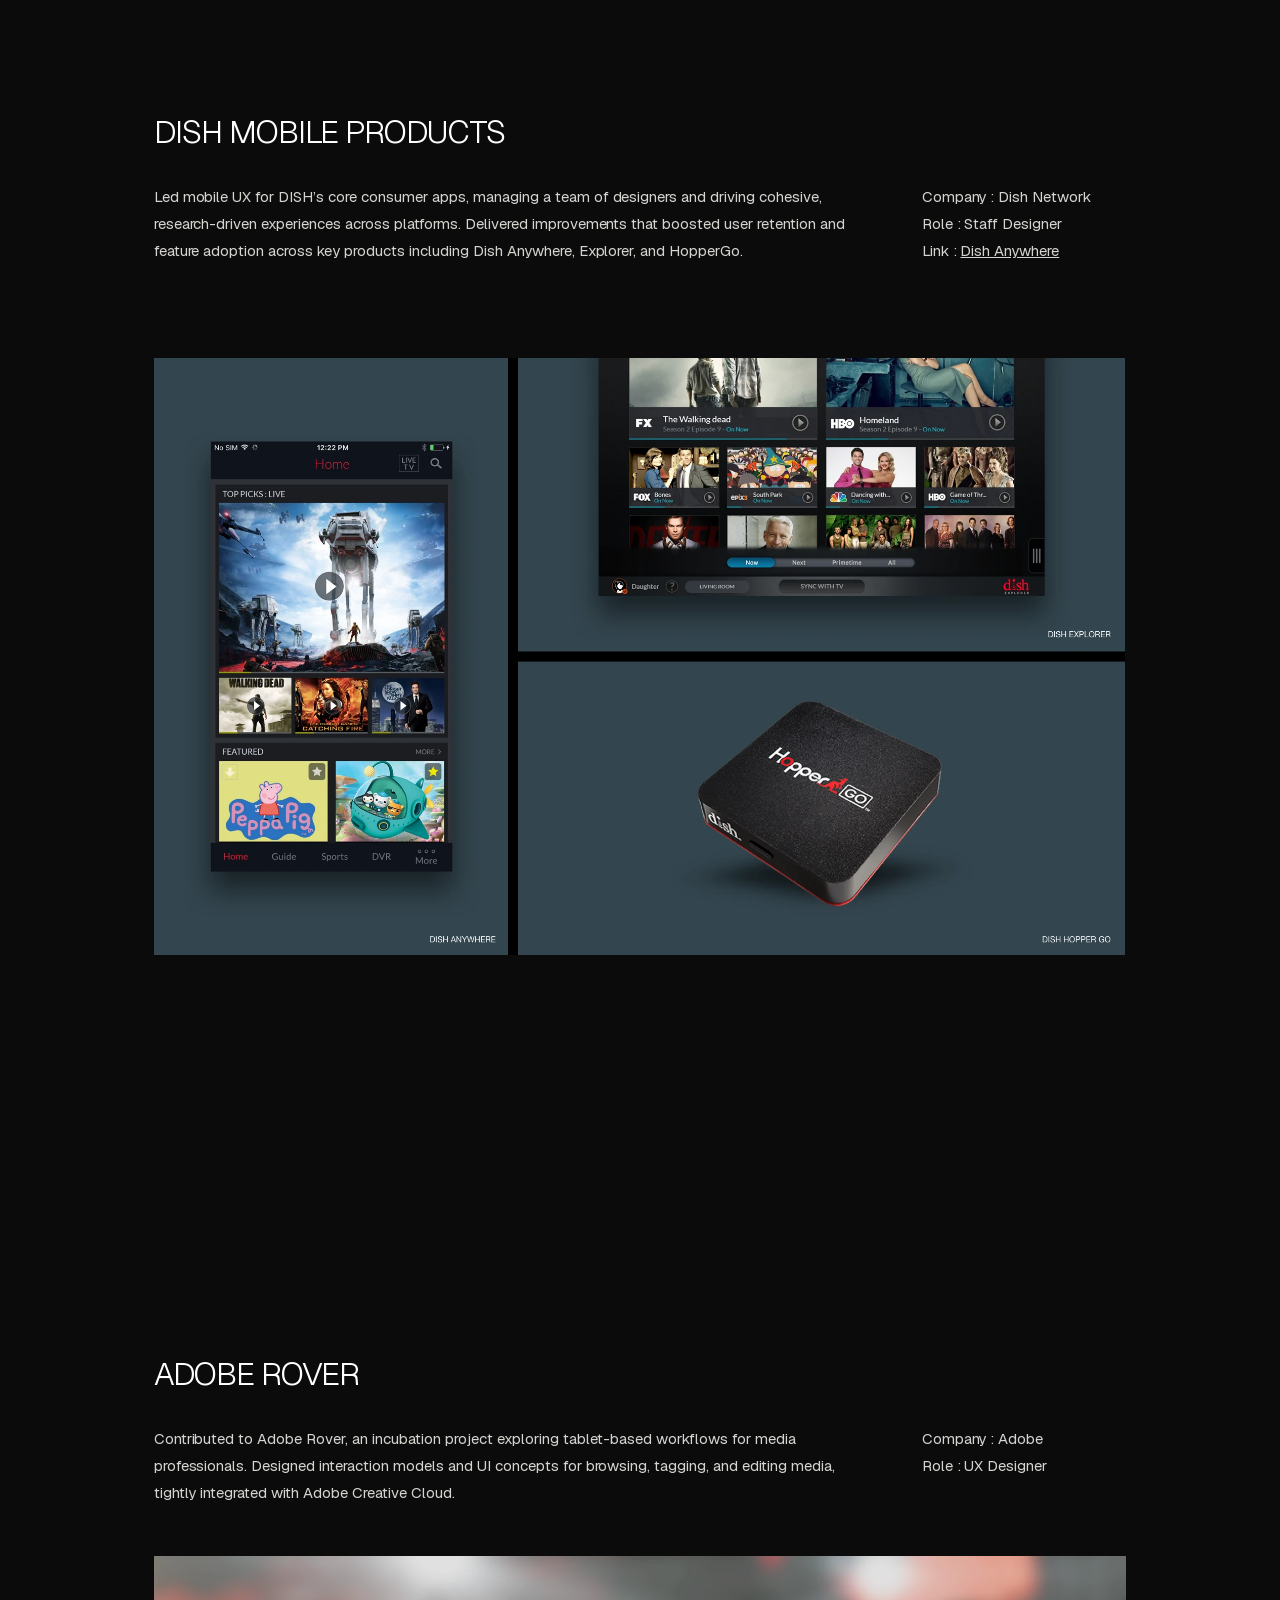
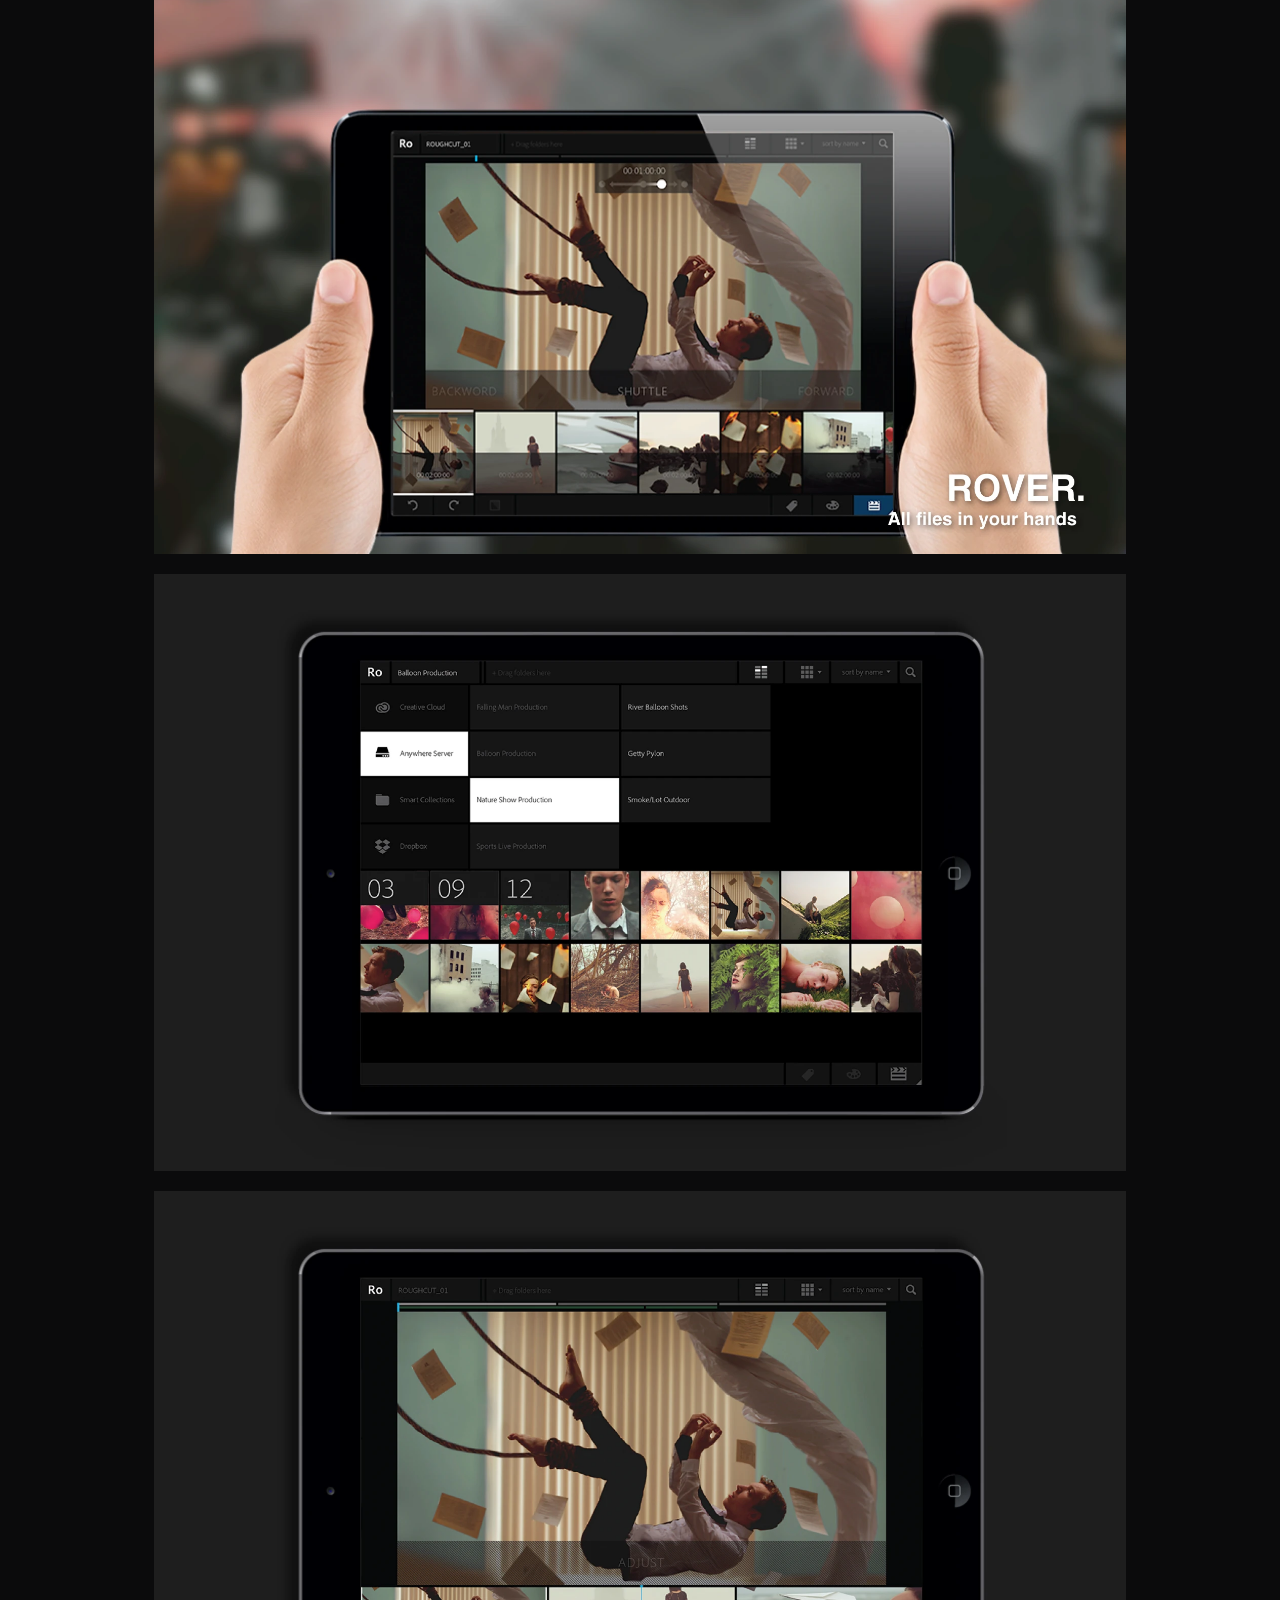
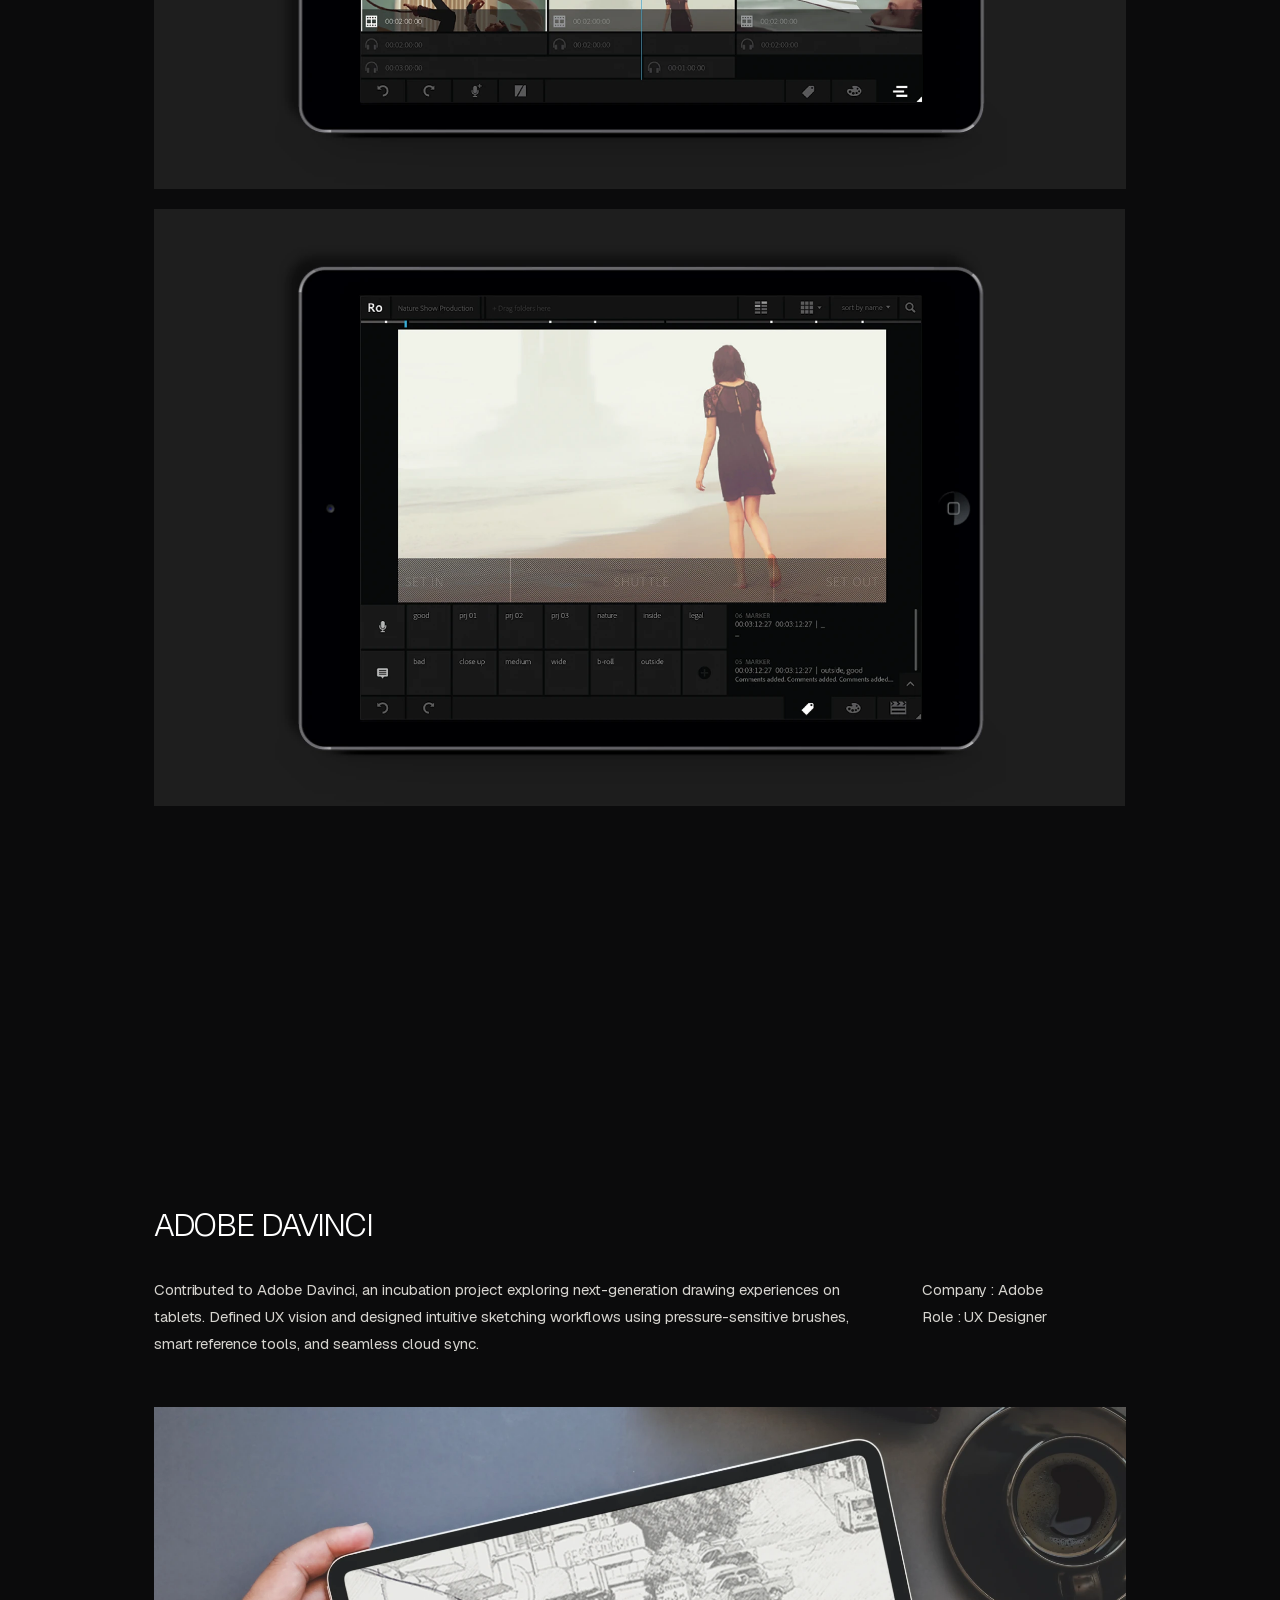
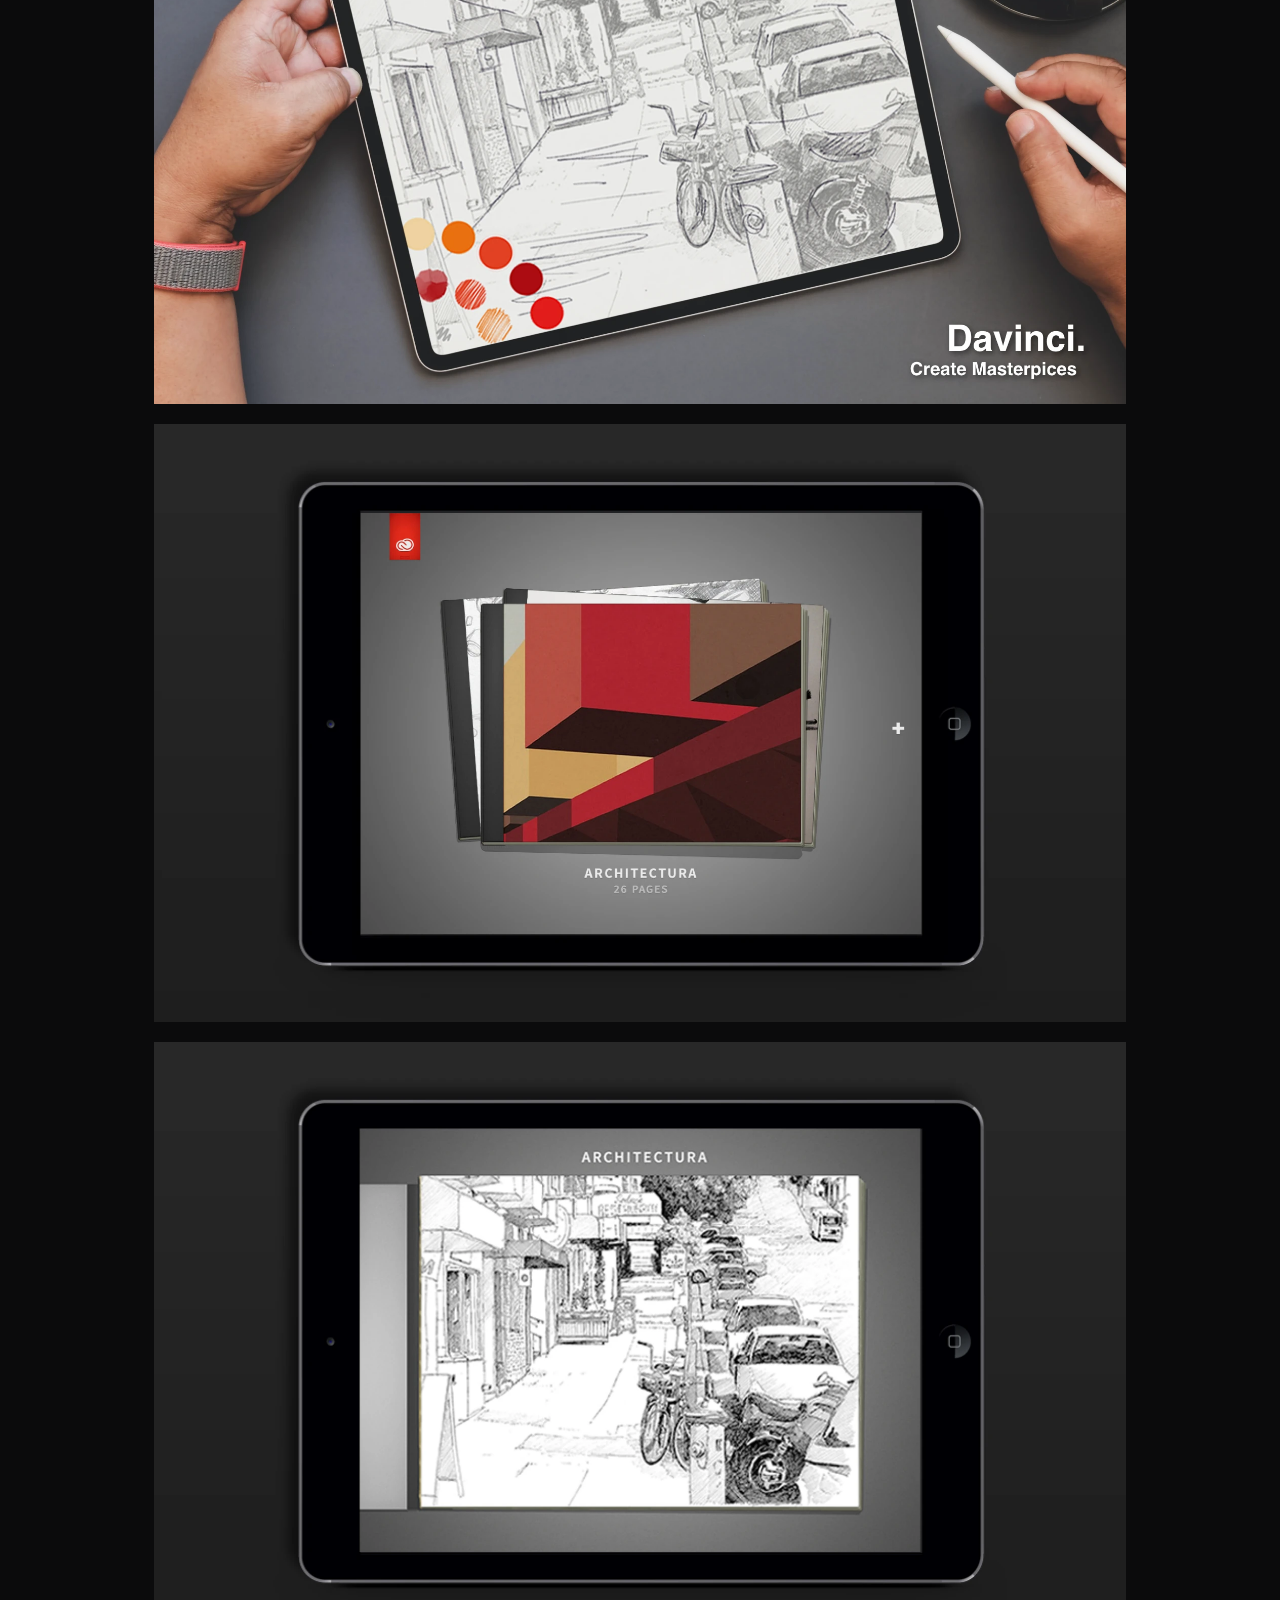
==== commit f9897dc8: "Home: Kitchen Nightmares TV, laptop/tablet/phone videos, TV reflection, new Freestream hero; Overhau" ====
--- a/index.html
+++ b/index.html
@@ -10,7 +10,7 @@
 <link rel="icon" href="favicon.png" type="image/png">
 <link rel="apple-touch-icon" href="favicon.png">
 <link rel="preload" href="fonts/Geist-latin.woff2" as="font" type="font/woff2" crossorigin>
-<link rel="stylesheet" href="style.css?v=1793904910">
+<link rel="stylesheet" href="style.css?v=1793919767">
 <!-- Google Analytics 4 -->
 <script async src="https://www.googletagmanager.com/gtag/js?id=G-1BYJC3YJBC"></script>
 <script>window.dataLayer=window.dataLayer||[];function gtag(){dataLayer.push(arguments)}gtag('js',new Date());gtag('config','G-1BYJC3YJBC');</script>
@@ -56,7 +56,7 @@
     <p>Link : <a href="https://variety.com/2023/digital/news/sling-tv-freestream-fast-free-streaming-service-1235517766/?utm_source=chatgpt.com" target="_blank" rel="noopener">Variety</a>&nbsp;l&nbsp;<a href="https://techcrunch.com/2023/02/09/sling-tv-launches-free-ad-supported-streaming-tv-service-sling-freestream/?utm_source=chatgpt.com" target="_blank" rel="noopener">TechCrunch</a></p>
   </div>
 </section>
-<figure class="shot" id="img-01"><img src="images/img-01.webp?v=1793902352" alt="Sling Freestream – screen 1" loading="lazy" decoding="async"></figure>
+<figure class="shot" id="img-01"><img src="images/img-01.webp?v=1793919767" alt="Sling Freestream – screen 1" loading="lazy" decoding="async"></figure>
 <section class="head" id="overhaul">
   <h2>Sling TV OVERHAUL</h2>
   <p class="desc">Led the end-to-end redesign of Sling TV across platforms, from strategic vision to execution.&nbsp;Defined a clear UX roadmap based on user research, business goals, and cross-functional alignment, while mentoring four design teams through iterative development.&nbsp;Delivered the redesigned experience to the primary platform in under a year, completing full cross-platform rollout within 18 months.</p>
@@ -66,9 +66,9 @@
     <p>Link : <a href="https://www.theverge.com/2021/5/25/22452993/sling-tv-new-app-features-design-amazon-fire-tv" target="_blank" rel="noopener">The Verge</a>&nbsp;l&nbsp;<a href="https://thestreamable.com/news/sling-tv-rolls-out-brand-new-redesign-iphone-app" target="_blank" rel="noopener">Streamable</a></p>
   </div>
 </section>
-<figure class="shot" id="img-02"><img src="images/img-02.webp?v=1792087237" alt="Sling TV OVERHAUL – screen 2" loading="lazy" decoding="async"><div class="tvfit"><div class="tvscr" data-yt="UmQGiSTrYCI" aria-hidden="true"><img class="bg" src="tv/bg.webp" alt="" style="left:calc(var(--u)*268);top:calc(var(--u)*1);width:calc(var(--u)*1915);height:calc(var(--u)*1077);" decoding="async"><div class="vid"></div><div class="shade"></div><div class="navbg" style="left:calc(var(--u)*0);top:calc(var(--u)*0);width:calc(var(--u)*160);height:calc(var(--u)*1080);"></div><svg class="ic" style="left:calc(var(--u)*94);top:calc(var(--u)*48);width:calc(var(--u)*40);height:calc(var(--u)*40);" viewBox="0 0 24 24"><circle cx="12" cy="12" r="3"/><path d="M19.4 15a1.65 1.65 0 0 0 .33 1.82l.06.06a2 2 0 0 1 0 2.83 2 2 0 0 1-2.83 0l-.06-.06a1.65 1.65 0 0 0-1.82-.33 1.65 1.65 0 0 0-1 1.51V21a2 2 0 0 1-2 2 2 2 0 0 1-2-2v-.09A1.65 1.65 0 0 0 9 19.4a1.65 1.65 0 0 0-1.82.33l-.06.06a2 2 0 0 1-2.83 0 2 2 0 0 1 0-2.83l.06-.06a1.65 1.65 0 0 0 .33-1.82 1.65 1.65 0 0 0-1.51-1H3a2 2 0 0 1-2-2 2 2 0 0 1 2-2h.09A1.65 1.65 0 0 0 4.6 9a1.65 1.65 0 0 0-.33-1.82l-.06-.06a2 2 0 0 1 0-2.83 2 2 0 0 1 2.83 0l.06.06a1.65 1.65 0 0 0 1.82.33H9a1.65 1.65 0 0 0 1-1.51V3a2 2 0 0 1 2-2 2 2 0 0 1 2 2v.09a1.65 1.65 0 0 0 1 1.51 1.65 1.65 0 0 0 1.82-.33l.06-.06a2 2 0 0 1 2.83 0 2 2 0 0 1 0 2.83l-.06.06a1.65 1.65 0 0 0-.33 1.82V9a1.65 1.65 0 0 0 1.51 1H21a2 2 0 0 1 2 2 2 2 0 0 1-2 2h-.09a1.65 1.65 0 0 0-1.51 1z"/></svg><svg class="ic" style="left:calc(var(--u)*94);top:calc(var(--u)*315);width:calc(var(--u)*40);height:calc(var(--u)*40);" viewBox="0 0 24 24"><circle cx="10.5" cy="10.5" r="6.5"/><path d="M15.5 15.5L21 21"/></svg><svg class="ic on" style="left:calc(var(--u)*94);top:calc(var(--u)*419);width:calc(var(--u)*40);height:calc(var(--u)*40);" viewBox="0 0 24 24"><path d="M3.5 11.5L12 4l8.5 7.5V20h-5.5v-6h-6v6H3.5z" fill="currentColor"/></svg><svg class="ic" style="left:calc(var(--u)*94);top:calc(var(--u)*511);width:calc(var(--u)*40);height:calc(var(--u)*40);" viewBox="0 0 24 24"><rect x="3" y="5" width="18" height="14" rx="1.5"/><path d="M7 9.5h10M7 12.5h10M7 15.5h6"/></svg><svg class="ic" style="left:calc(var(--u)*94);top:calc(var(--u)*610);width:calc(var(--u)*40);height:calc(var(--u)*40);" viewBox="0 0 24 24"><path d="M7 18a4.5 4.5 0 01-.6-8.96A6 6 0 0117.7 8.2 4.9 4.9 0 0117 18z"/><path d="M10.5 10.5v5l4-2.5z"/></svg><svg class="ic" style="left:calc(var(--u)*94);top:calc(var(--u)*707);width:calc(var(--u)*40);height:calc(var(--u)*40);" viewBox="0 0 24 24"><circle cx="12" cy="12" r="9"/><path d="M10 8.2v7.6l6-3.8z"/></svg><img class="logo" src="tv/logo.webp" alt="" style="left:calc(var(--u)*209);top:calc(var(--u)*37);width:calc(var(--u)*823);height:calc(var(--u)*319);"><span class="bd live big" style="left:calc(var(--u)*232);top:calc(var(--u)*370);width:calc(var(--u)*83);height:calc(var(--u)*37);">&#9679; LIVE</span><div class="ep" style="left:calc(var(--u)*232);top:calc(var(--u)*447);">S6 E13: The Same Boat</div><div class="desc" style="left:calc(var(--u)*232);top:calc(var(--u)*501);">Rick and the other determine that the only group are taken hostage;<br>Carol struggles morally with the lengths she has gone to survive.</div><div class="meta" style="left:calc(var(--u)*232);top:calc(var(--u)*606);">29 Min Left &bull; 3:50-4:40PM &bull; 50Min &bull; Drama <span class="tvma">TV-MA</span></div><div class="btn pri" style="left:calc(var(--u)*232);top:calc(var(--u)*690);width:calc(var(--u)*300);height:calc(var(--u)*66);"><svg viewBox="0 0 24 24"><circle cx="12" cy="12" r="10" fill="none" stroke="#000" stroke-width="2"/><path d="M10 8v8l6.5-4z"/></svg>WATCH LIVE</div><div class="btn sec" style="left:calc(var(--u)*552);top:calc(var(--u)*690);width:calc(var(--u)*220);height:calc(var(--u)*66);">MORE INFO</div><div class="rh" style="left:calc(var(--u)*209);top:calc(var(--u)*857);">Recommended For You</div><div class="tile" style="left:calc(var(--u)*209);top:calc(var(--u)*939);width:calc(var(--u)*374);height:calc(var(--u)*210);"><img src="tv/heartland.webp" alt="" loading="lazy" decoding="async"><span class="bd rec">&#9673; REC</span></div><div class="tile" style="left:calc(var(--u)*629);top:calc(var(--u)*939);width:calc(var(--u)*374);height:calc(var(--u)*210);"><img src="tv/kitchen.webp" alt="" loading="lazy" decoding="async"><span class="bd live">&#9679; LIVE</span></div><div class="tile" style="left:calc(var(--u)*1049);top:calc(var(--u)*939);width:calc(var(--u)*374);height:calc(var(--u)*210);"><img src="tv/southpark.webp" alt="" loading="lazy" decoding="async"></div><div class="tile" style="left:calc(var(--u)*1469);top:calc(var(--u)*939);width:calc(var(--u)*374);height:calc(var(--u)*210);"><img src="tv/americansoul.webp" alt="" loading="lazy" decoding="async"><span class="bd live">&#9679; LIVE</span></div><div class="tile" style="left:calc(var(--u)*1889);top:calc(var(--u)*939);width:calc(var(--u)*374);height:calc(var(--u)*210);"><img src="tv/goodgirls.webp" alt="" loading="lazy" decoding="async"></div></div></div></figure>
-<figure class="shot" id="img-03"><img src="images/img-03.webp?v=1791847316" alt="Sling TV OVERHAUL – screen 3" loading="lazy" decoding="async"></figure>
-<figure class="shot" id="img-04"><img src="images/img-04.webp?v=1791847317" alt="Sling TV OVERHAUL – screen 4" loading="lazy" decoding="async"></figure>
+<figure class="shot" id="img-02"><img src="images/img-02.webp?v=1792087237" alt="Sling TV OVERHAUL – screen 2" loading="lazy" decoding="async"><div class="tvfit"><div class="tvscr" data-vid="tv/kn.mp4" aria-hidden="true"><img class="bg" src="tv/bg_kn.webp" alt="" style="left:calc(var(--u)*268);top:calc(var(--u)*1);width:calc(var(--u)*1915);height:calc(var(--u)*1077);" decoding="async"><div class="vid"></div><div class="shade"></div><div class="navbg" style="left:calc(var(--u)*0);top:calc(var(--u)*0);width:calc(var(--u)*160);height:calc(var(--u)*1080);"></div><svg class="ic" style="left:calc(var(--u)*94);top:calc(var(--u)*48);width:calc(var(--u)*40);height:calc(var(--u)*40);" viewBox="0 0 24 24"><circle cx="12" cy="12" r="3"/><path d="M19.4 15a1.65 1.65 0 0 0 .33 1.82l.06.06a2 2 0 0 1 0 2.83 2 2 0 0 1-2.83 0l-.06-.06a1.65 1.65 0 0 0-1.82-.33 1.65 1.65 0 0 0-1 1.51V21a2 2 0 0 1-2 2 2 2 0 0 1-2-2v-.09A1.65 1.65 0 0 0 9 19.4a1.65 1.65 0 0 0-1.82.33l-.06.06a2 2 0 0 1-2.83 0 2 2 0 0 1 0-2.83l.06-.06a1.65 1.65 0 0 0 .33-1.82 1.65 1.65 0 0 0-1.51-1H3a2 2 0 0 1-2-2 2 2 0 0 1 2-2h.09A1.65 1.65 0 0 0 4.6 9a1.65 1.65 0 0 0-.33-1.82l-.06-.06a2 2 0 0 1 0-2.83 2 2 0 0 1 2.83 0l.06.06a1.65 1.65 0 0 0 1.82.33H9a1.65 1.65 0 0 0 1-1.51V3a2 2 0 0 1 2-2 2 2 0 0 1 2 2v.09a1.65 1.65 0 0 0 1 1.51 1.65 1.65 0 0 0 1.82-.33l.06-.06a2 2 0 0 1 2.83 0 2 2 0 0 1 0 2.83l-.06.06a1.65 1.65 0 0 0-.33 1.82V9a1.65 1.65 0 0 0 1.51 1H21a2 2 0 0 1 2 2 2 2 0 0 1-2 2h-.09a1.65 1.65 0 0 0-1.51 1z"/></svg><svg class="ic" style="left:calc(var(--u)*94);top:calc(var(--u)*315);width:calc(var(--u)*40);height:calc(var(--u)*40);" viewBox="0 0 24 24"><circle cx="10.5" cy="10.5" r="6.5"/><path d="M15.5 15.5L21 21"/></svg><svg class="ic on" style="left:calc(var(--u)*94);top:calc(var(--u)*419);width:calc(var(--u)*40);height:calc(var(--u)*40);" viewBox="0 0 24 24"><path d="M3.5 11.5L12 4l8.5 7.5V20h-5.5v-6h-6v6H3.5z" fill="currentColor"/></svg><svg class="ic" style="left:calc(var(--u)*94);top:calc(var(--u)*511);width:calc(var(--u)*40);height:calc(var(--u)*40);" viewBox="0 0 24 24"><rect x="3" y="5" width="18" height="14" rx="1.5"/><path d="M7 9.5h10M7 12.5h10M7 15.5h6"/></svg><svg class="ic" style="left:calc(var(--u)*94);top:calc(var(--u)*610);width:calc(var(--u)*40);height:calc(var(--u)*40);" viewBox="0 0 24 24"><path d="M7 18a4.5 4.5 0 01-.6-8.96A6 6 0 0117.7 8.2 4.9 4.9 0 0117 18z"/><path d="M10.5 10.5v5l4-2.5z"/></svg><svg class="ic" style="left:calc(var(--u)*94);top:calc(var(--u)*707);width:calc(var(--u)*40);height:calc(var(--u)*40);" viewBox="0 0 24 24"><circle cx="12" cy="12" r="9"/><path d="M10 8.2v7.6l6-3.8z"/></svg><img class="logo" src="tv/logo_kn.webp" alt="" style="left:calc(var(--u)*209);top:calc(var(--u)*37);width:calc(var(--u)*823);height:calc(var(--u)*319);"><span class="bd live big" style="left:calc(var(--u)*232);top:calc(var(--u)*370);width:calc(var(--u)*83);height:calc(var(--u)*37);">&#9679; LIVE</span><div class="ep" style="left:calc(var(--u)*232);top:calc(var(--u)*447);">S6 E13: The Same Boat</div><div class="desc" style="left:calc(var(--u)*232);top:calc(var(--u)*501);">Gordon Ramsay&rsquo;s British series gets made over<br>for American Television.</div><div class="meta" style="left:calc(var(--u)*232);top:calc(var(--u)*606);">29 Min Left &bull; 3:50-4:40PM &bull; 50Min &bull; Drama</div><div class="btn pri" style="left:calc(var(--u)*232);top:calc(var(--u)*690);width:calc(var(--u)*300);height:calc(var(--u)*66);"><svg viewBox="0 0 24 24"><circle cx="12" cy="12" r="10" fill="none" stroke="#000" stroke-width="2"/><path d="M10 8v8l6.5-4z"/></svg>WATCH LIVE</div><div class="btn sec" style="left:calc(var(--u)*552);top:calc(var(--u)*690);width:calc(var(--u)*220);height:calc(var(--u)*66);">MORE INFO</div><div class="rh" style="left:calc(var(--u)*209);top:calc(var(--u)*857);">Recommended For You</div><div class="tile" style="left:calc(var(--u)*209);top:calc(var(--u)*939);width:calc(var(--u)*374);height:calc(var(--u)*210);"><img src="tv/heartland.webp" alt="" loading="lazy" decoding="async"><span class="bd rec">&#9673; REC</span></div><div class="tile" style="left:calc(var(--u)*629);top:calc(var(--u)*939);width:calc(var(--u)*374);height:calc(var(--u)*210);"><img src="tv/walkingdead.webp" alt="" loading="lazy" decoding="async"><span class="bd live">&#9679; LIVE</span></div><div class="tile" style="left:calc(var(--u)*1049);top:calc(var(--u)*939);width:calc(var(--u)*374);height:calc(var(--u)*210);"><img src="tv/southpark.webp" alt="" loading="lazy" decoding="async"></div><div class="tile" style="left:calc(var(--u)*1469);top:calc(var(--u)*939);width:calc(var(--u)*374);height:calc(var(--u)*210);"><img src="tv/americansoul.webp" alt="" loading="lazy" decoding="async"><span class="bd live">&#9679; LIVE</span></div><div class="tile" style="left:calc(var(--u)*1889);top:calc(var(--u)*939);width:calc(var(--u)*374);height:calc(var(--u)*210);"><img src="tv/goodgirls.webp" alt="" loading="lazy" decoding="async"></div><img class="rf" src="tv/reflection.webp" alt="" decoding="async"></div></div></figure>
+<figure class="shot" id="img-03"><img src="images/img-03.webp?v=1791847316" alt="Sling TV OVERHAUL – screen 3" loading="lazy" decoding="async"><div class="bwfit"><div class="bws" data-vid="tv/wd.mp4" aria-hidden="true"><div class="ph"><img src="tv/wd_photo.webp" alt="" decoding="async"></div><div class="vid"></div><div class="nvg"></div><img class="ui" src="tv/wd_ui.webp" alt="" decoding="async"></div></div></figure>
+<figure class="shot" id="img-04"><img src="images/img-04.webp?v=1791847317" alt="Sling TV OVERHAUL – screen 4" loading="lazy" decoding="async"><div class="tbwrap" data-vid="tv/wd.mp4" aria-hidden="true"><div class="tbw" data-start="0.5" style="left:10.182%;top:18.856%;width:31.328%;height:28.669%"><div class="vid"></div><svg class="ctl" viewBox="0 0 593 333"><g fill="none" stroke="#fff" stroke-width="2" stroke-linecap="round" stroke-linejoin="round"><path d="M17 20l8.5 9 8.5-9"/><g transform="translate(457 16)"><path d="M1 2h20v14h-8M1 9a7 7 0 0 1 7 7M1 13a3 3 0 0 1 3 3M1 5.5V2"/><path d="M1 16h.1"/></g><g transform="translate(505 16)"><rect x="1" y="1" width="24" height="16" rx="1.5"/><path d="M6 13h14"/></g><g transform="translate(556 16)"><path d="M1 6V1h6M17 1h6v5M23 12v5h-6M7 17H1v-5"/></g></g></svg></div><div class="tbw" data-start="0.25" style="left:71.120%;top:18.941%;width:19.557%;height:17.898%"><div class="vid"></div><svg class="ctl" viewBox="0 0 375 211"><g fill="#fff" stroke="#fff" stroke-width="1.6" stroke-linecap="round" stroke-linejoin="round"><path d="M23 22l8.5 9 8.5-9" fill="none" transform="translate(0 -9)"/></g><g fill="none" stroke="#fff" stroke-width="1.6" stroke-linecap="round" stroke-linejoin="round"><g transform="translate(255 14)"><path d="M1 2h14v10H9M1 7a5 5 0 0 1 5 5M1 10a2 2 0 0 1 2 2M1 4V2"/></g><g transform="translate(301 14)"><rect x="1" y="1" width="18" height="12" rx="1.2"/><path d="M5 10h10"/></g><g transform="translate(346 14)"><path d="M1 4V1h4M13 1h4v3M17 9v3h-4M5 12H1V9"/></g></g><g fill="#fff"><path d="M32 98h3v14h-3zM37 105l9-7v14z"/><path d="M180 96h5v18h-5zM190 96h5v18h-5z"/><path d="M349 98h-3v14h3zM344 105l-9-7v14z"/></g><g transform="translate(112 105) scale(-1 1)" fill="none" stroke="#fff" stroke-width="1.6" stroke-linecap="round" stroke-linejoin="round"><path d="M-3 -12.5A10 10 0 1 0 9 -5"/><path d="M-5 -16l3 3.5-3.5 3"/></g><text x="112" y="108" fill="#fff" font-size="9" text-anchor="middle" font-family="Overused Grotesk,Arial,sans-serif">10</text><g transform="translate(263 105) scale(1 1)" fill="none" stroke="#fff" stroke-width="1.6" stroke-linecap="round" stroke-linejoin="round"><path d="M-3 -12.5A10 10 0 1 0 9 -5"/><path d="M-5 -16l3 3.5-3.5 3"/></g><text x="263" y="108" fill="#fff" font-size="9" text-anchor="middle" font-family="Overused Grotesk,Arial,sans-serif">30</text><g><path d="M12 180H361" stroke="rgba(255,255,255,.45)" stroke-width="2"/><path d="M154 180H241" stroke="#2aa0d8" stroke-width="2"/><circle cx="241" cy="180" r="7" fill="#2aa0d8"/></g><g fill="#fff" font-size="11" font-family="Overused Grotesk,Arial,sans-serif"><text x="12" y="203">00:26:11</text><text x="361" y="203" text-anchor="end">01:30:00</text></g></svg></div></div></figure>
 <figure class="shot" id="img-05"><img src="images/img-05.webp?v=1791847317" alt="Sling TV OVERHAUL – screen 5" loading="lazy" decoding="async"></figure>
 <section class="head" id="mobile-proposal">
   <h2>SLING TV MOBILE PROPOSAL</h2>
@@ -217,6 +217,6 @@
     <p>&#8203;</p>
   </div>
 </footer>
-<script src="site.js?v=1793904910"></script>
+<script src="site.js?v=1793919767"></script>
 </body>
 </html>
--- a/style.css
+++ b/style.css
@@ -406,7 +406,9 @@
 .tvscr .vid{inset:0;opacity:0;transition:opacity 1.4s ease;overflow:hidden;
   -webkit-mask-image:linear-gradient(90deg,transparent 22%,#000 52%);mask-image:linear-gradient(90deg,transparent 22%,#000 52%)}
 .tvscr .vid.on{opacity:1}
-.tvscr .vid iframe{pointer-events:none;position:absolute;top:0;left:50%;width:calc(var(--u)*1920);height:calc(var(--u)*1080);transform:translateX(-50%) scale(1.25);border:0}
+.tvscr .bg{transition:opacity 1.4s ease}
+.tvscr:has(.vid.on) .bg{opacity:0}
+.tvscr .vid video{pointer-events:none;position:absolute;inset:0;width:100%;height:100%;object-fit:cover}
 .tvscr .shade{inset:0;background:linear-gradient(90deg,rgba(18,20,40,.94) 0,rgba(18,20,40,.62) 38%,rgba(18,20,40,0) 66%),linear-gradient(0deg,rgba(18,20,40,.98) 0,rgba(18,20,40,0) 36%)}
 .tvscr .navbg{background:rgba(14,15,34,.92)}
 .tvscr .ic{fill:none;stroke:#fff;stroke-width:1.6;stroke-linecap:round;stroke-linejoin:round;opacity:.55;color:#fff}
@@ -427,7 +429,27 @@
 .tvscr .btn.pri{background:#fff;color:#000}
 .tvscr .btn.pri svg{width:calc(var(--u)*32);height:calc(var(--u)*32)}
 .tvscr .btn.sec{background:#454550;font-weight:400}
+.tvscr .rf{left:auto;right:0;top:0;width:calc(var(--u)*636);height:calc(var(--u)*1080);pointer-events:none}
 .tvscr .rh{font:600 calc(var(--u)*36)/calc(var(--u)*44) Geist,sans-serif;color:#f5f5f6;white-space:nowrap}
+
+.bwfit{position:absolute;left:0;top:0;width:100%;aspect-ratio:1920/1180;pointer-events:none}
+.bws{position:absolute;left:20.000%;top:16.017%;width:60.052%;aspect-ratio:1550/974;overflow:hidden;background:#171725;container-type:inline-size;pointer-events:none;--u:calc(100cqw/1550)}
+.bws .ph,.bws .vid{position:absolute;left:calc(var(--u)*246);top:calc(var(--u)*-2);width:calc(var(--u)*1644);height:calc(var(--u)*829)}
+.bws .ph{clip-path:inset(calc(var(--u)*60) 0 0 0);transition:opacity 1.4s ease}
+.bws .ph img{display:block;width:100%;height:100%;max-width:none}
+.bws .vid{opacity:0;transition:opacity 1.4s ease;overflow:hidden;clip-path:inset(calc(var(--u)*60) 0 0 0);
+  -webkit-mask-image:url(tv/wd_photo.webp);mask-image:url(tv/wd_photo.webp);-webkit-mask-size:100% 100%;mask-size:100% 100%;-webkit-mask-repeat:no-repeat;mask-repeat:no-repeat}
+.bws .vid.on{opacity:1}
+.bws:has(.vid.on) .ph{opacity:0}
+.bws .vid video{position:absolute;inset:0;width:100%;height:100%;object-fit:cover}
+.bws .nvg{position:absolute;left:0;top:calc(var(--u)*56);width:100%;height:calc(var(--u)*64);background:linear-gradient(180deg,rgba(23,23,37,.92) 0,rgba(23,23,37,.55) 40%,rgba(23,23,37,0) 100%)}
+.bws .ui{position:absolute;left:0;top:0;width:100%;height:auto;max-width:none;mix-blend-mode:lighten}
+
+.tbwrap{position:absolute;left:0;top:0;width:100%;aspect-ratio:1920/1180;pointer-events:none}
+.tbw{position:absolute;overflow:hidden;background:#000}
+.tbw .vid{position:absolute;inset:0}
+.tbw .vid video{position:absolute;inset:0;width:100%;height:100%;object-fit:cover;transform:scale(1.18);background:#000}
+.tbw .ctl{position:absolute;inset:0;width:100%;height:100%}
 
 /* ---- scroll reveal ---- */
 .rv{opacity:0;transform:translateY(24px);transition:opacity .6s cubic-bezier(.16,1,.3,1) var(--rvd,0ms),transform .6s cubic-bezier(.16,1,.3,1) var(--rvd,0ms)}
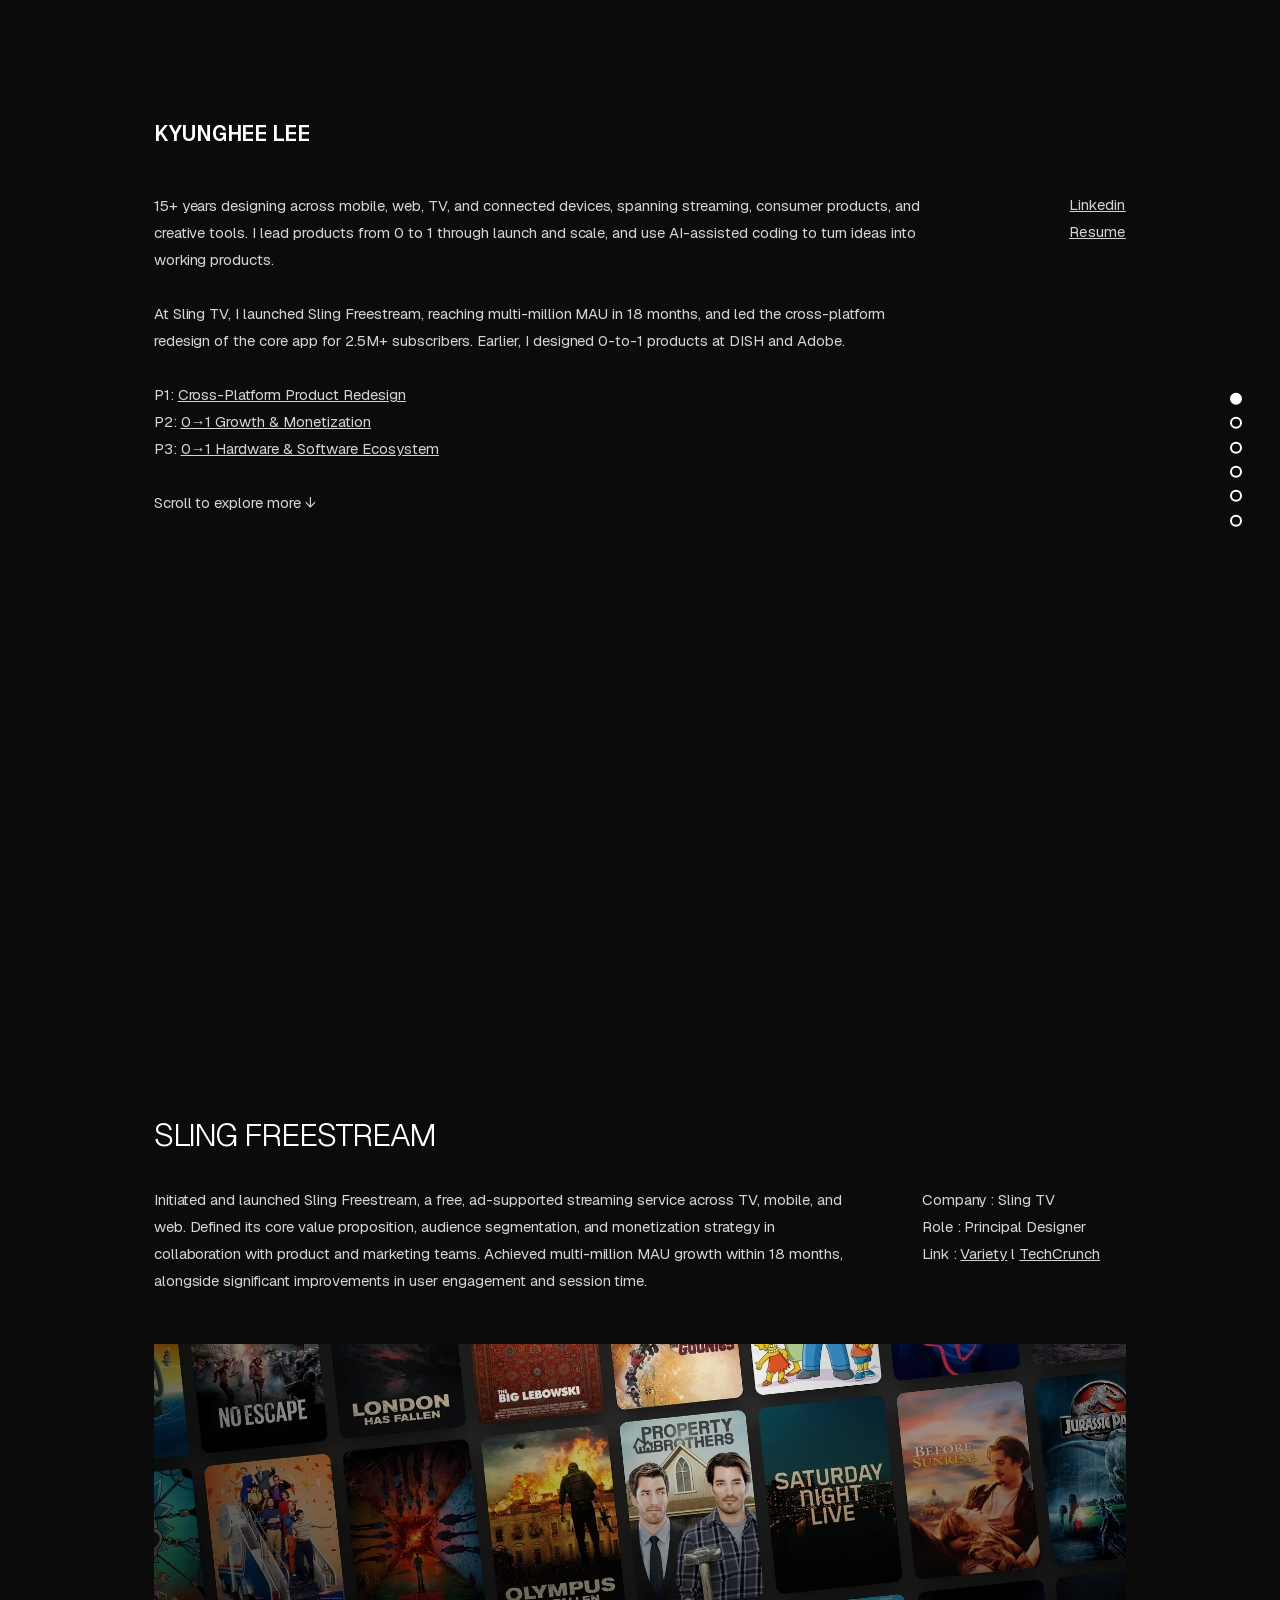
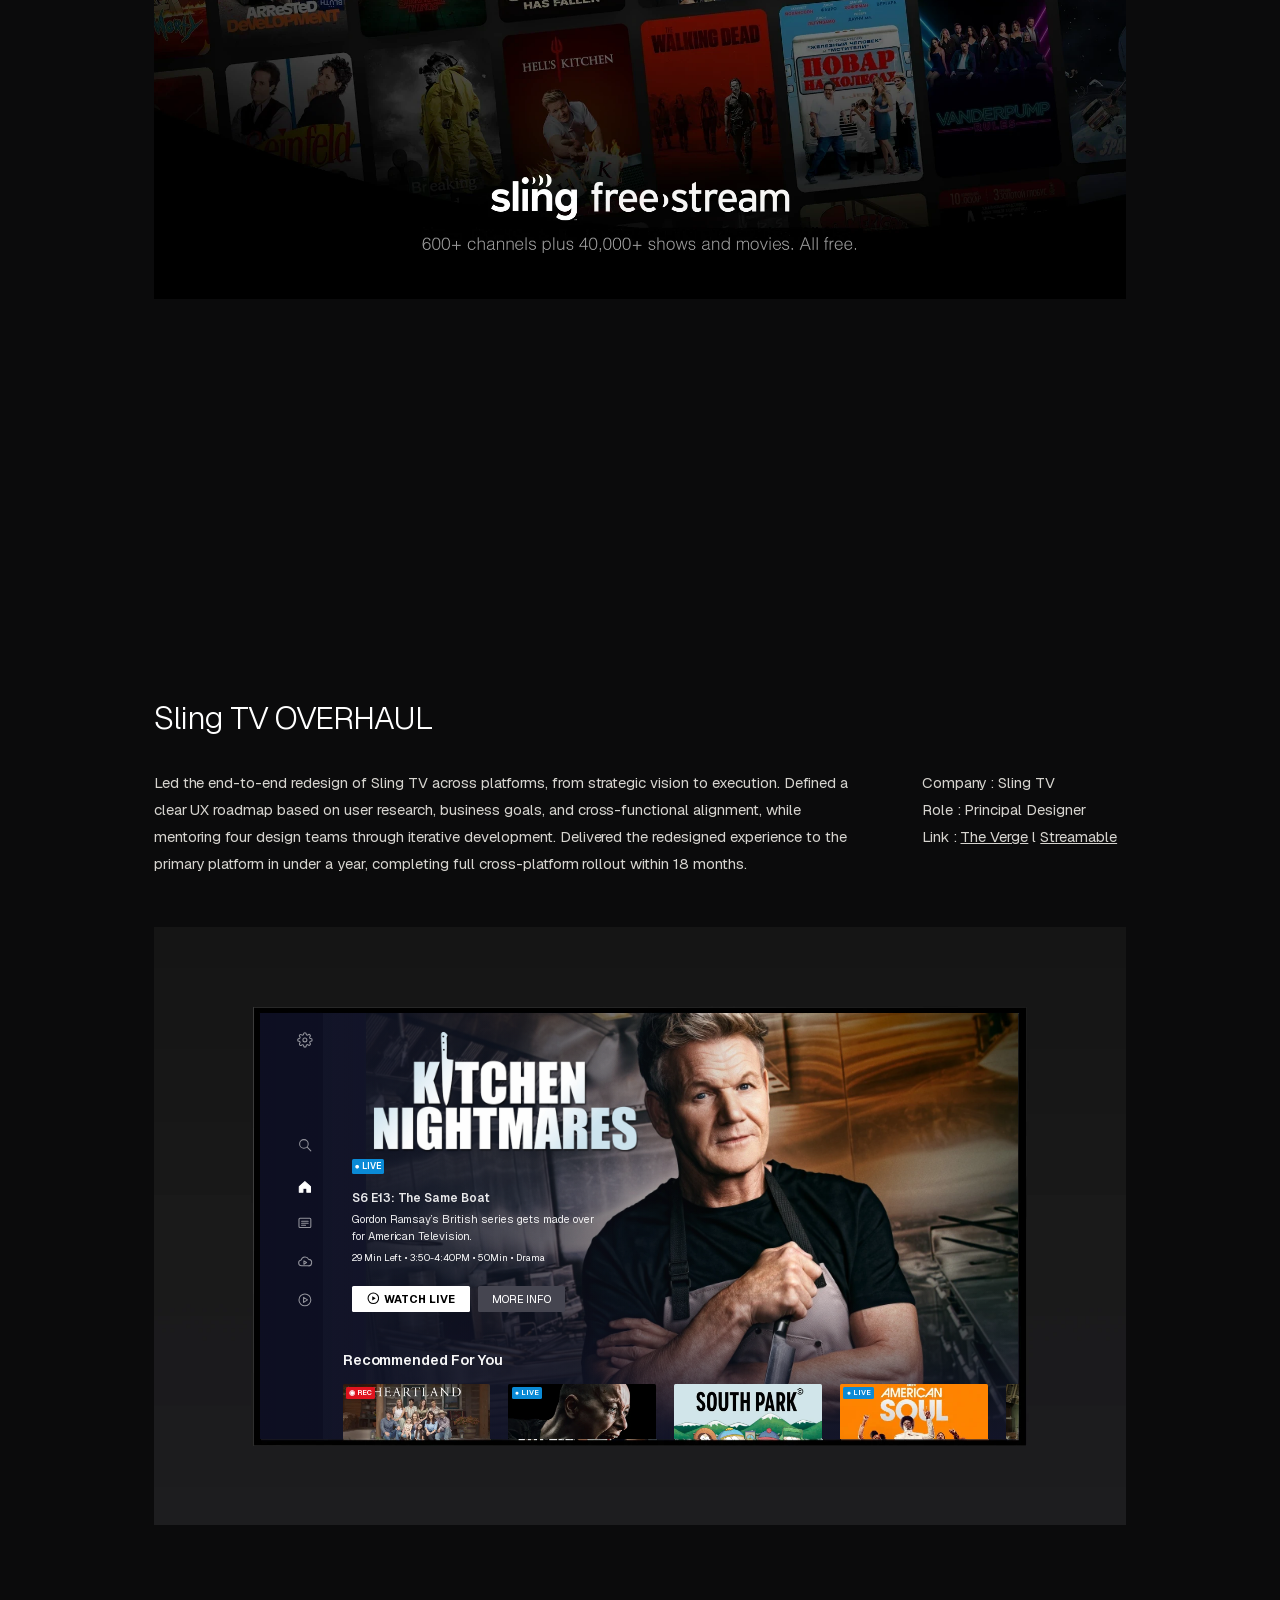
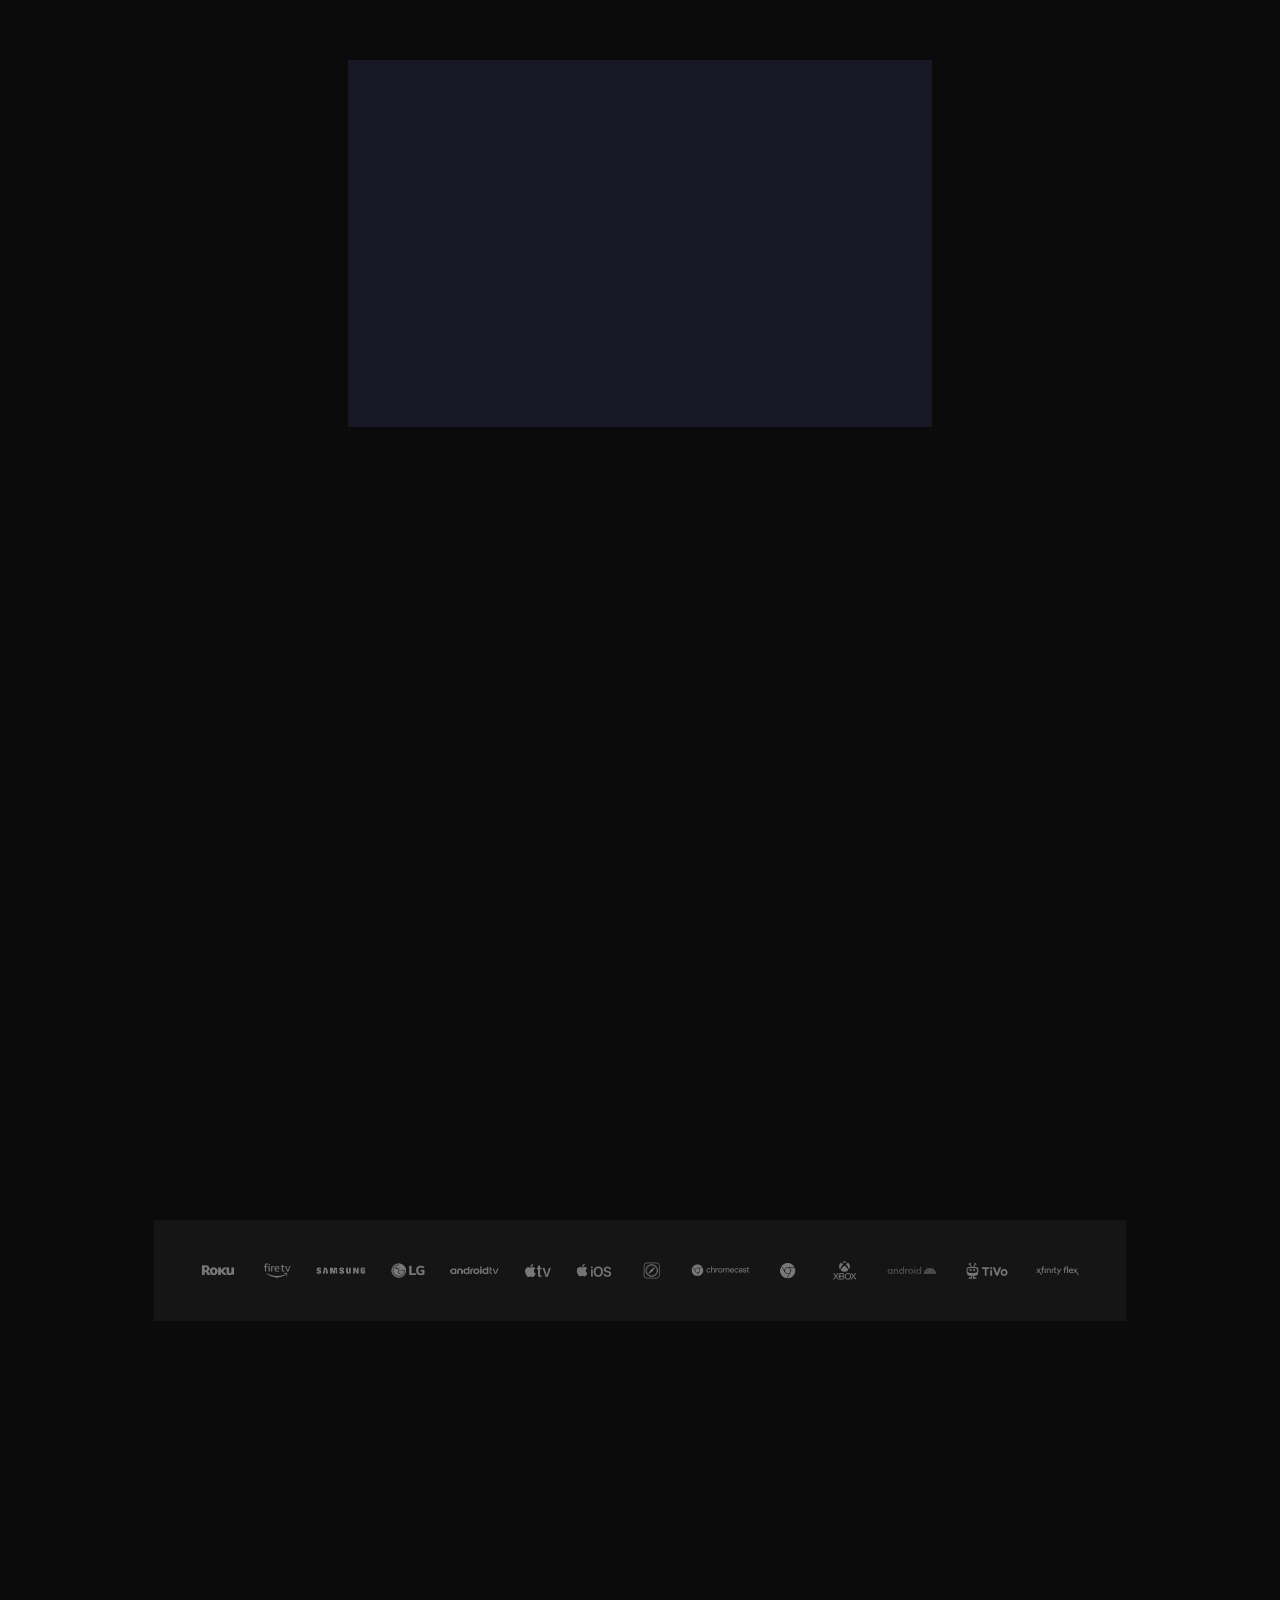
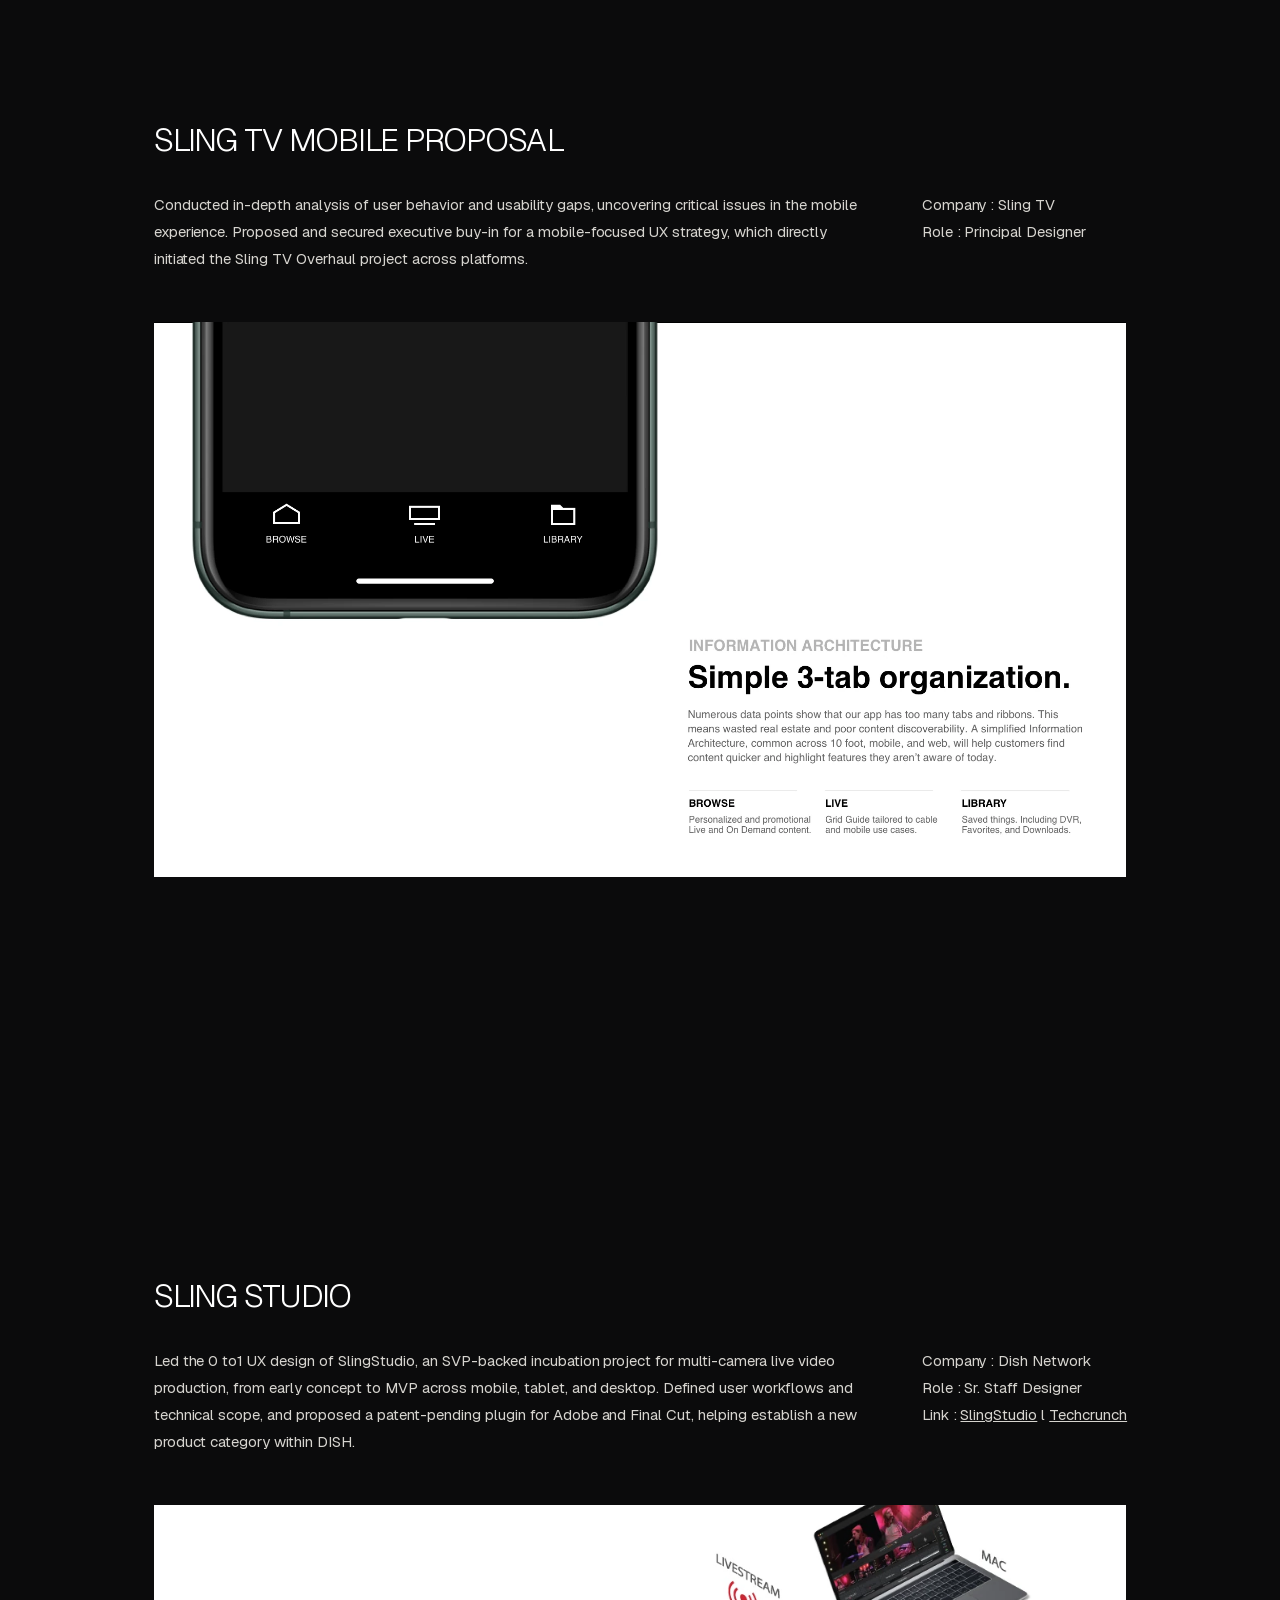
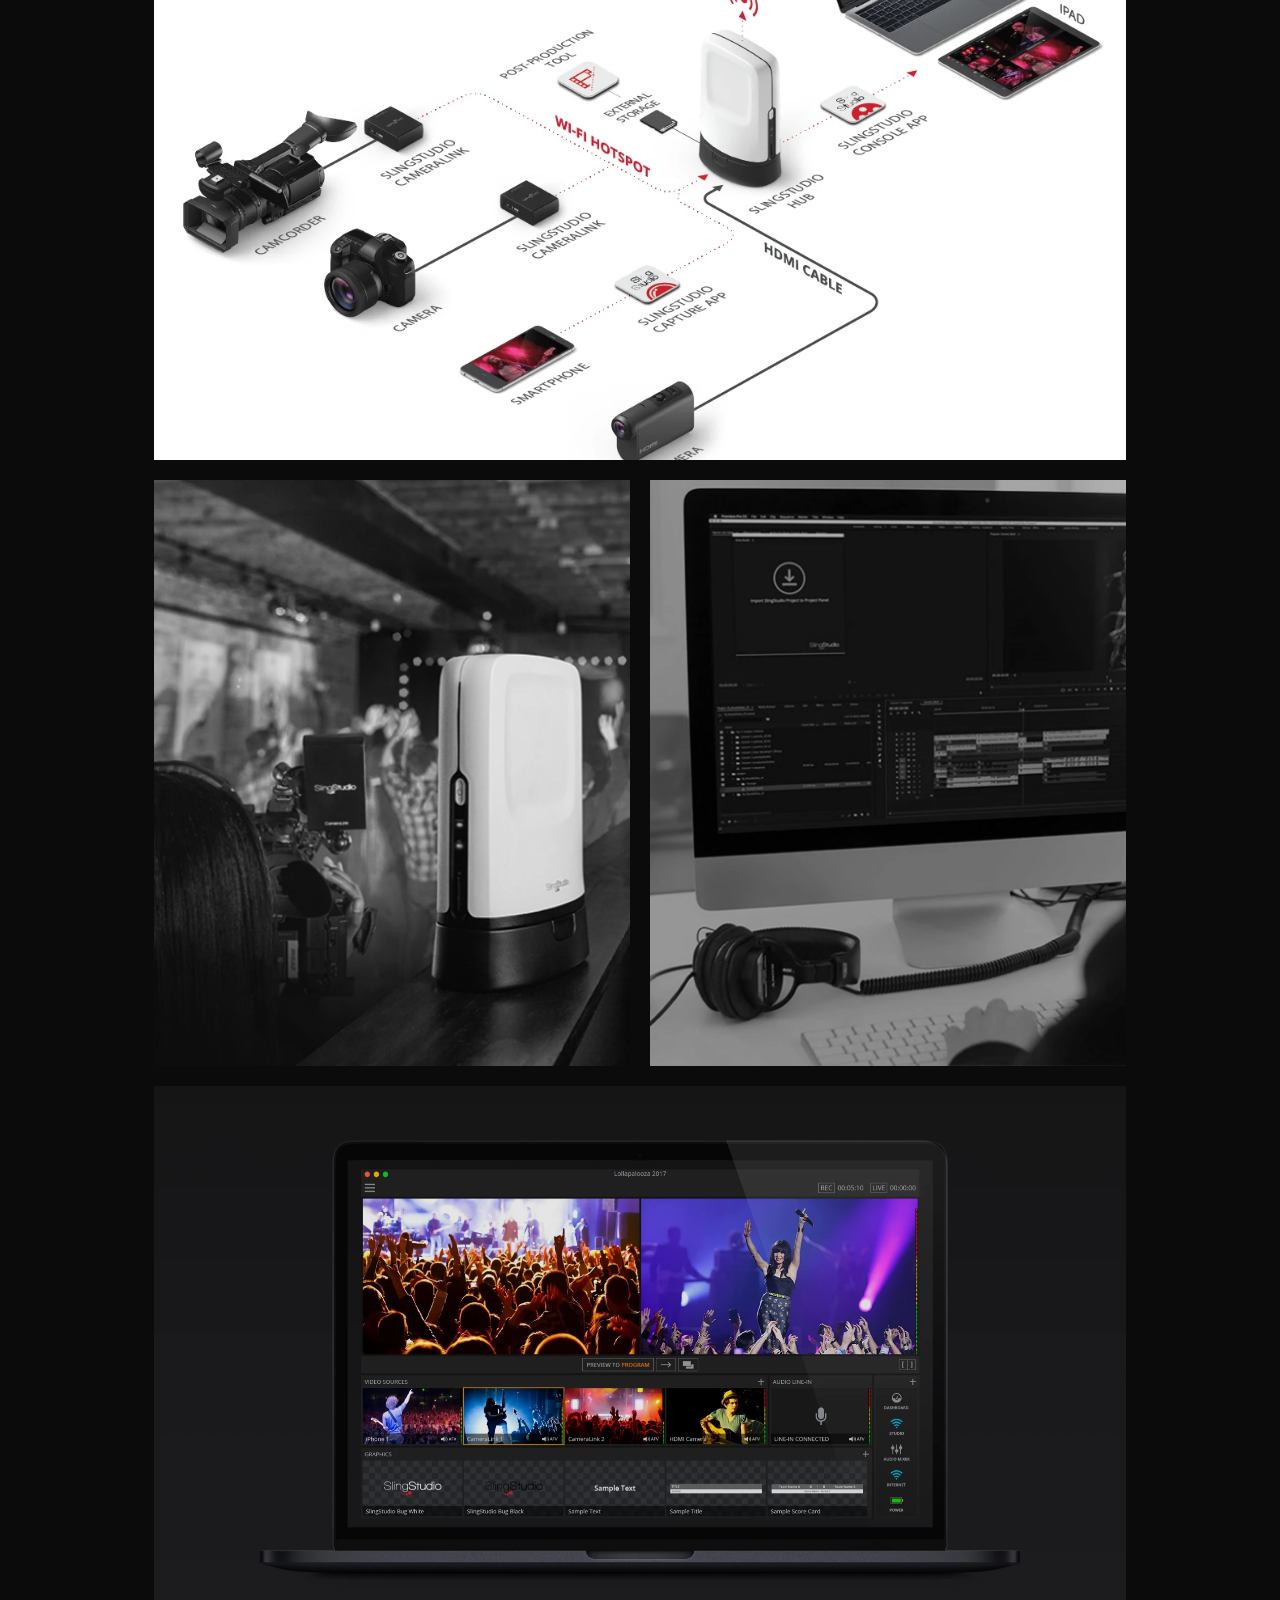
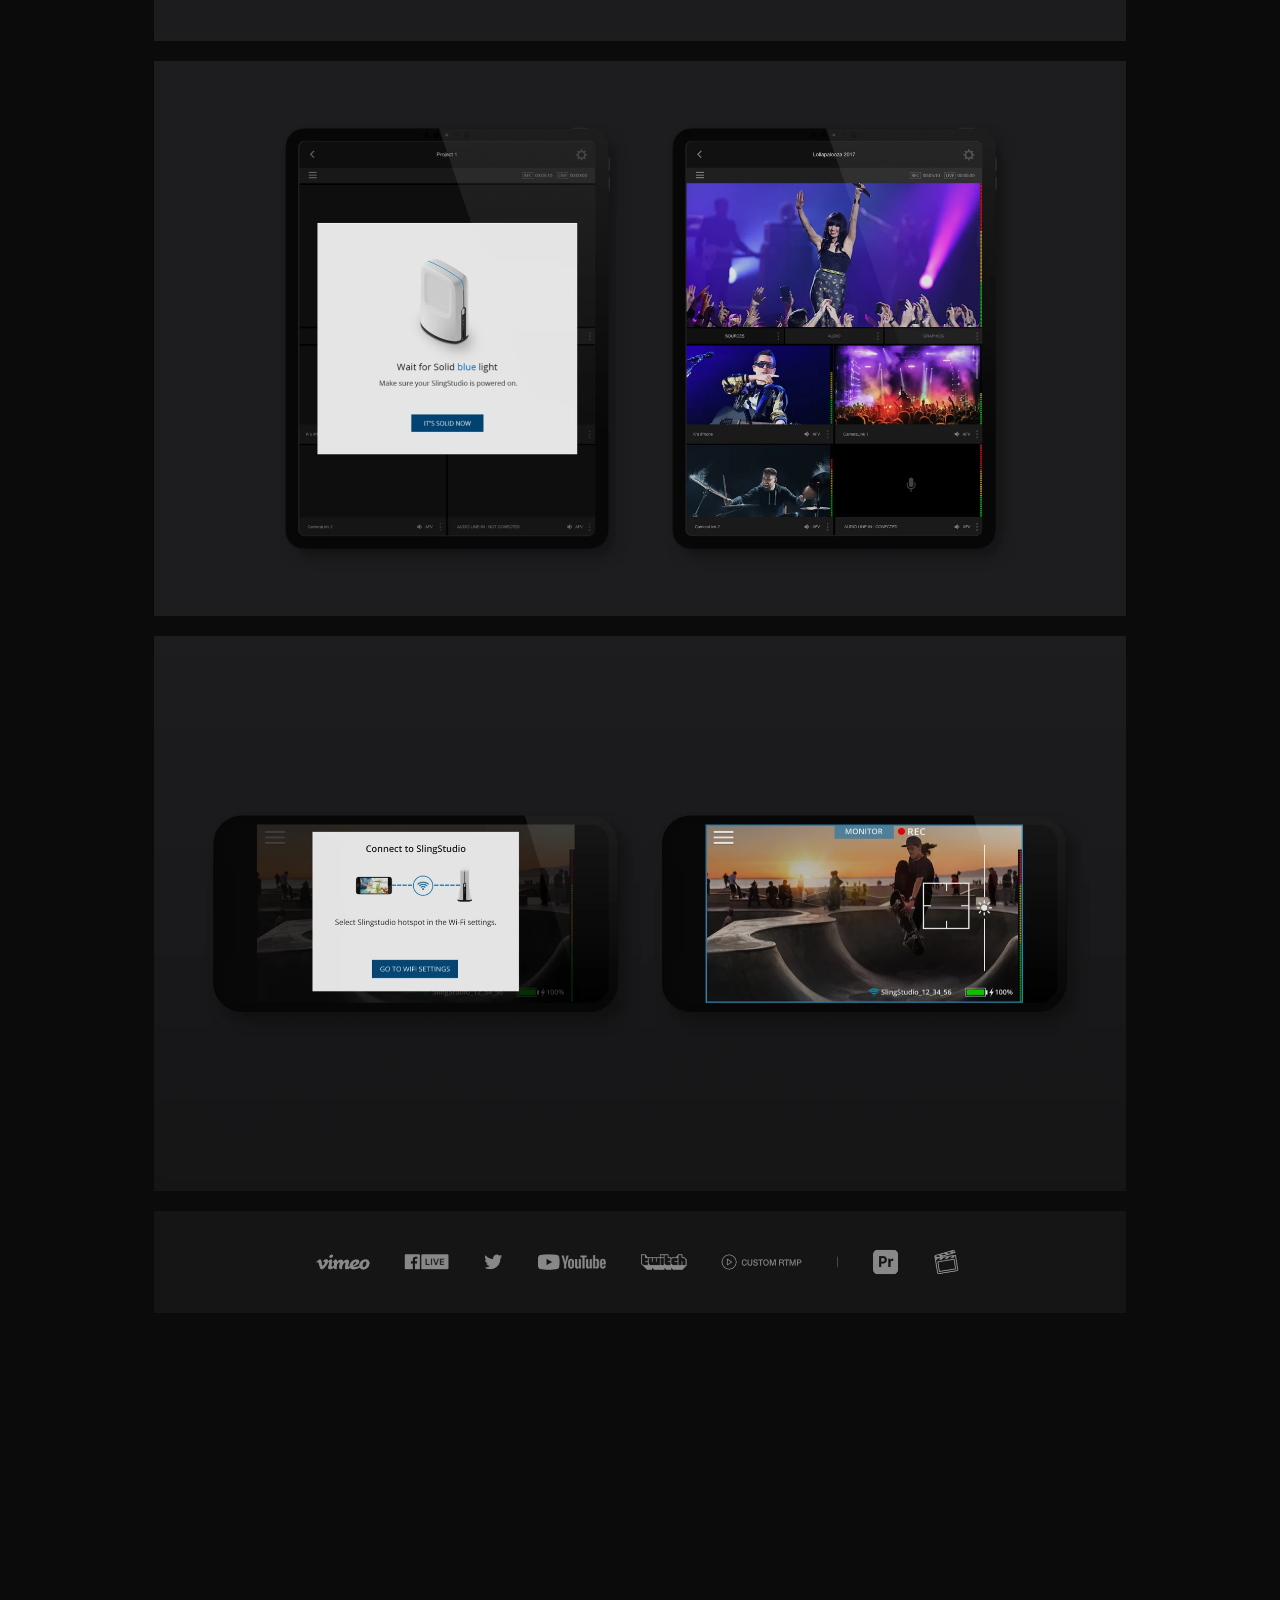
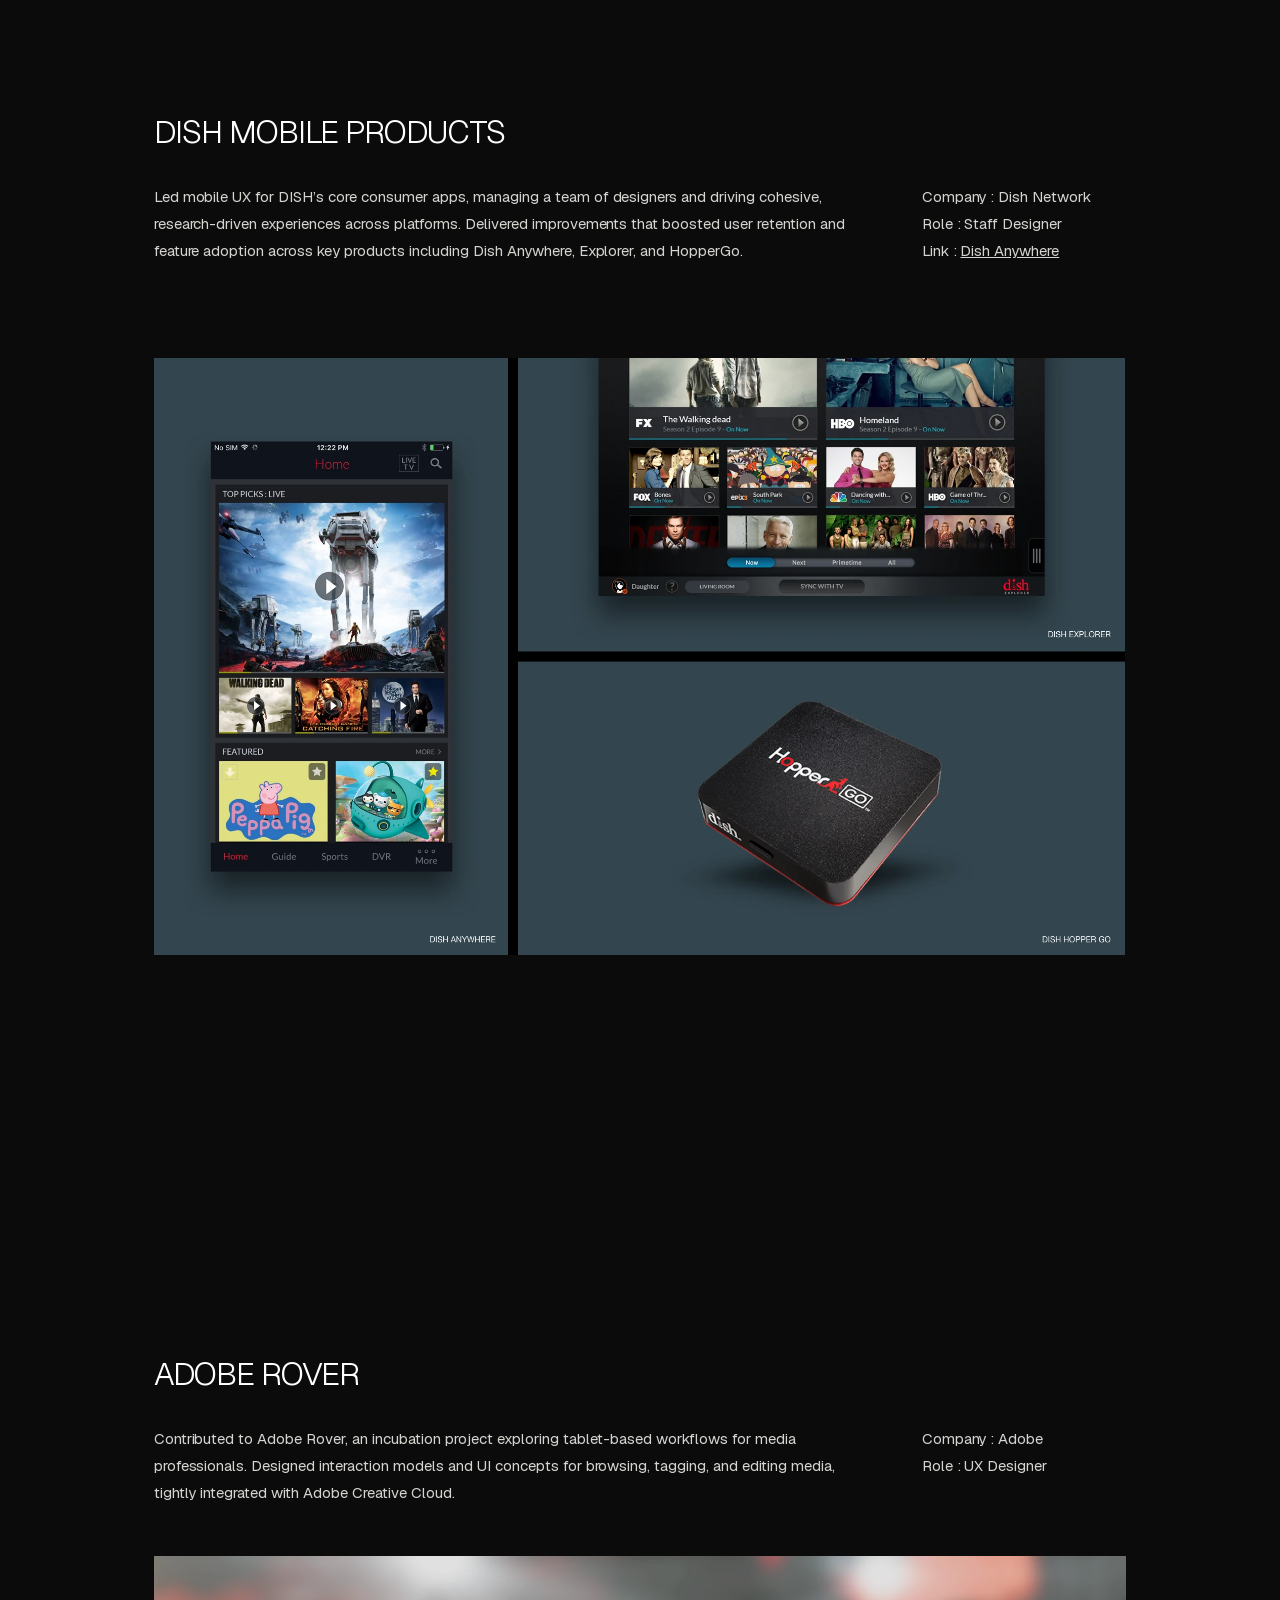
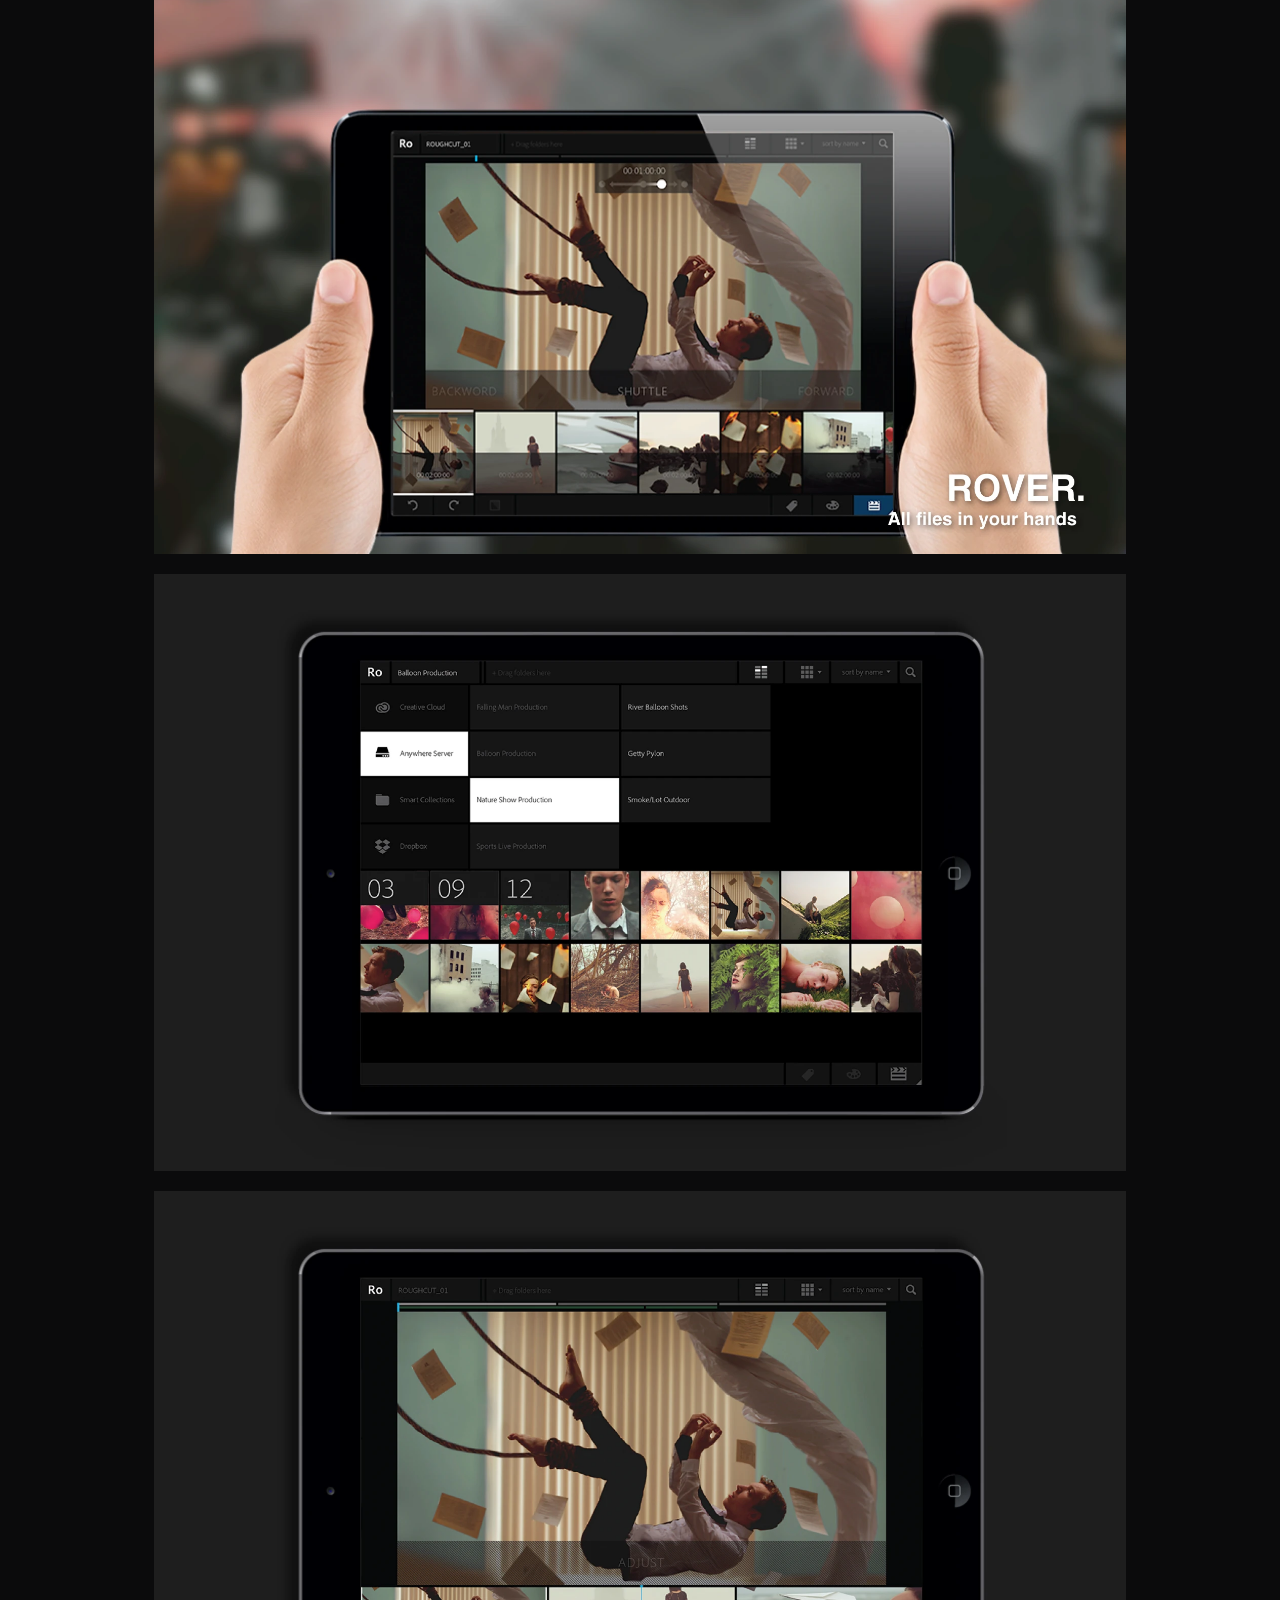
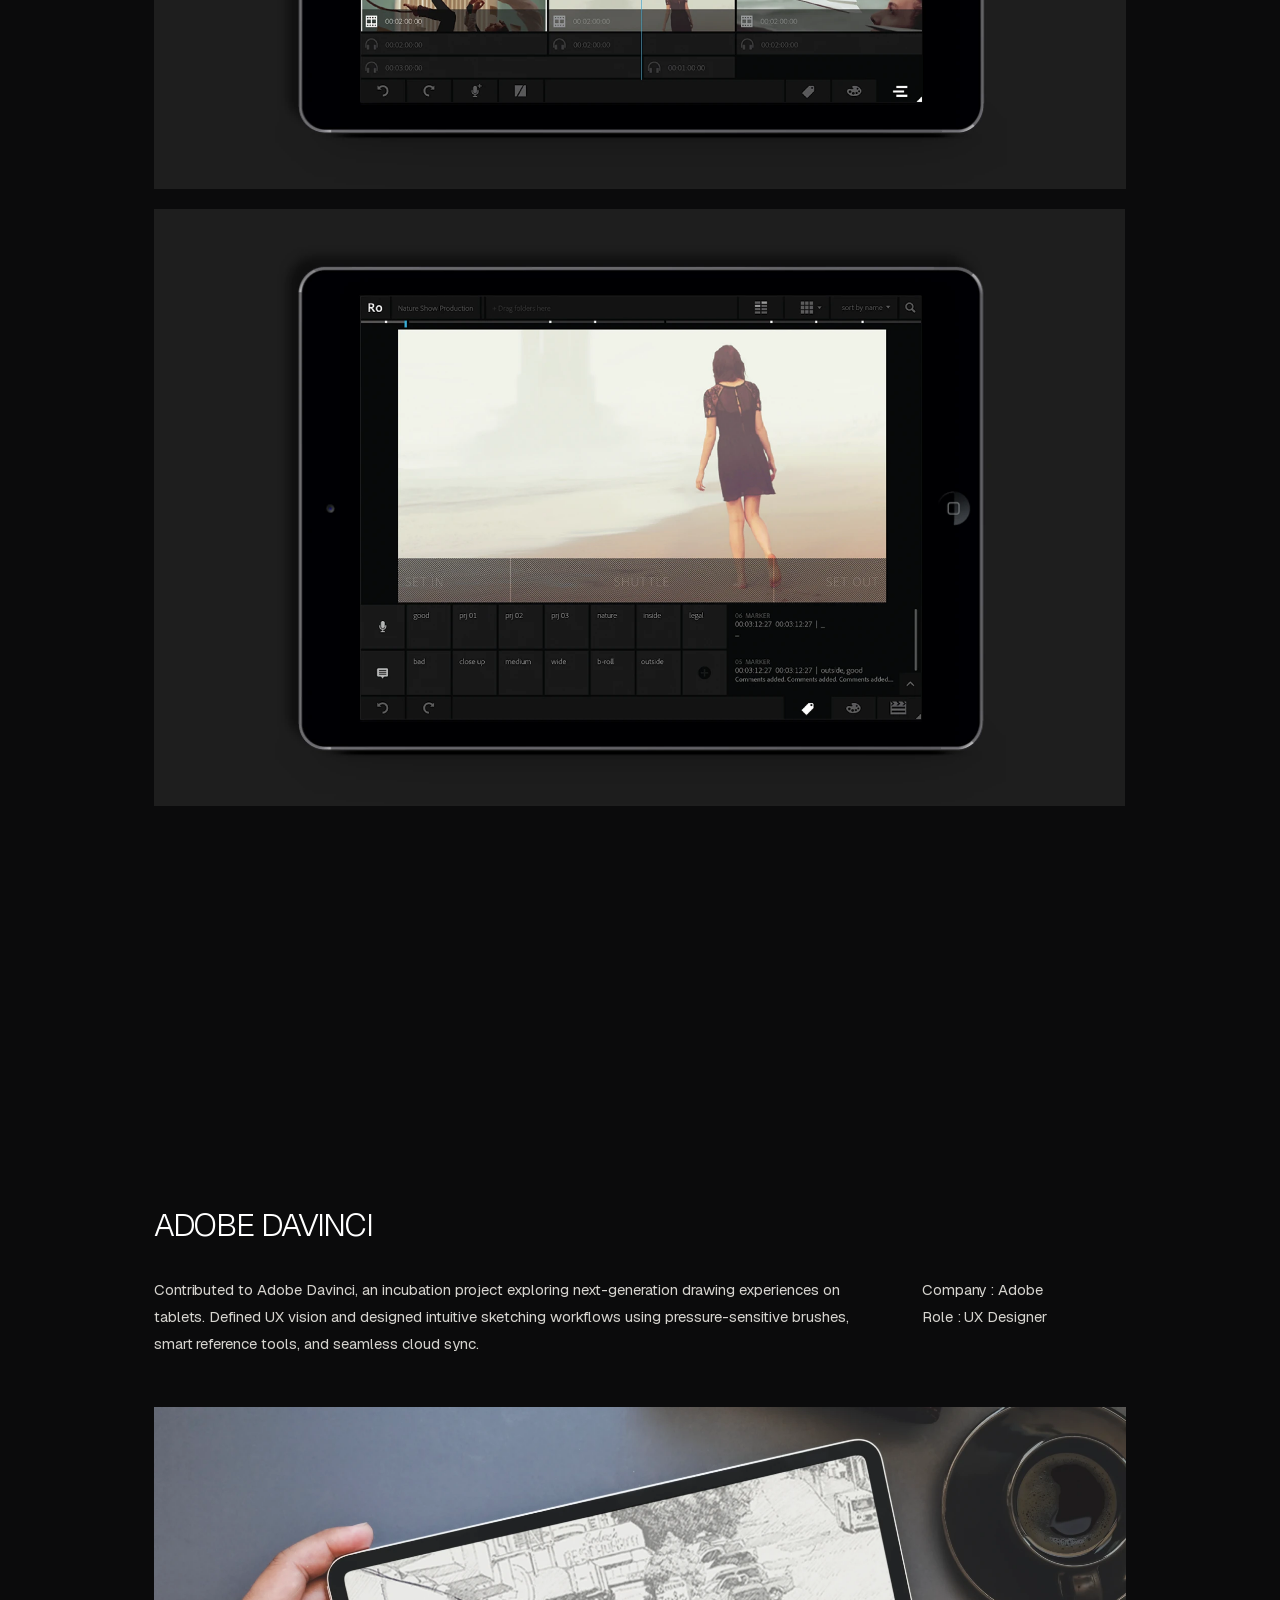
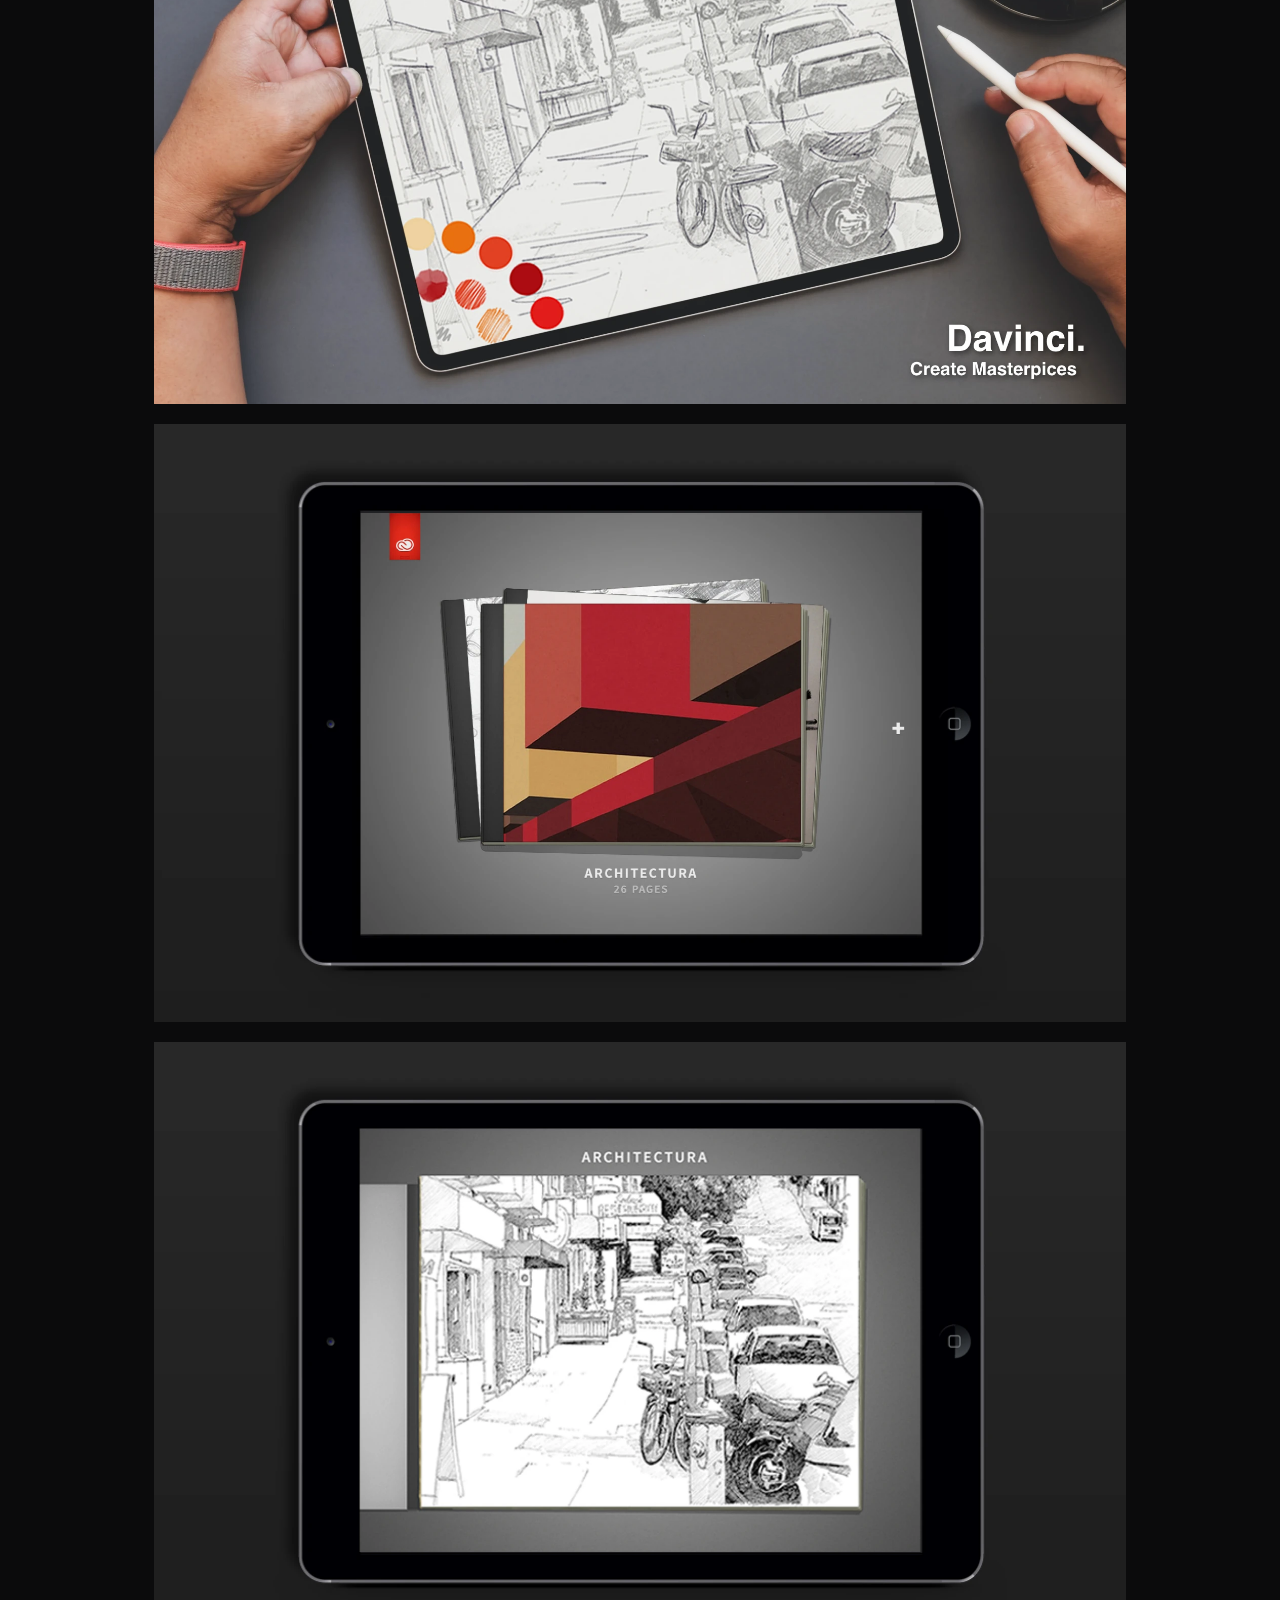
==== commit 7ea9683a: "Overhaul: highlight flow pass, hero resets to still after playback, 1-1 validation line; footer Clau" ====
--- a/index.html
+++ b/index.html
@@ -10,7 +10,7 @@
 <link rel="icon" href="favicon.png" type="image/png">
 <link rel="apple-touch-icon" href="favicon.png">
 <link rel="preload" href="fonts/Geist-latin.woff2" as="font" type="font/woff2" crossorigin>
-<link rel="stylesheet" href="style.css?v=1793919767">
+<link rel="stylesheet" href="style.css?v=1794784325">
 <!-- Google Analytics 4 -->
 <script async src="https://www.googletagmanager.com/gtag/js?id=G-1BYJC3YJBC"></script>
 <script>window.dataLayer=window.dataLayer||[];function gtag(){dataLayer.push(arguments)}gtag('js',new Date());gtag('config','G-1BYJC3YJBC');</script>
@@ -213,10 +213,10 @@
 </main>
 <footer>
   <div class="f-text">
-    <p>&copy; 2026 KYUNGHEE LEE l BUILT WITH CLAUDE CODE</p>
+    <p>&copy; 2026 KYUNGHEE LEE l BUILT WITH <svg class="cc" viewBox="0 0 102 60" aria-hidden="true" focusable="false"><g fill="#c5775b"><rect x="14" y="0" width="74" height="48"/><rect x="2" y="24" width="98" height="12"/><rect x="20" y="48" width="6" height="12"/><rect x="32" y="48" width="6" height="12"/><rect x="64" y="48" width="6" height="12"/><rect x="76" y="48" width="6" height="12"/></g><g fill="#0b0b0c"><rect x="26" y="11" width="6" height="13"/><rect x="70" y="11" width="6" height="13"/></g></svg> CLAUDE CODE</p>
     <p>&#8203;</p>
   </div>
 </footer>
-<script src="site.js?v=1793919767"></script>
+<script src="site.js?v=1794784325"></script>
 </body>
 </html>
--- a/style.css
+++ b/style.css
@@ -43,6 +43,7 @@
 /* ---- footer ---- */
 footer{margin-top:500px;height:100px;background:#0b0b0c;color:#83838a;font-size:12px;line-height:22.4px;text-align:center}
 .f-text{width:40vw;margin:0 auto;padding-top:27.5px}
+.f-text .cc{display:inline-block;height:15px;width:auto;margin:0 3px;vertical-align:-3px}
 
 /* ---- dot navigation ---- */
 .dots{position:fixed;z-index:10;right:3vw;top:calc(50vh + 9.75px);transform:translateY(-50%);display:flex;flex-direction:column;align-items:flex-end;gap:7.5px}
